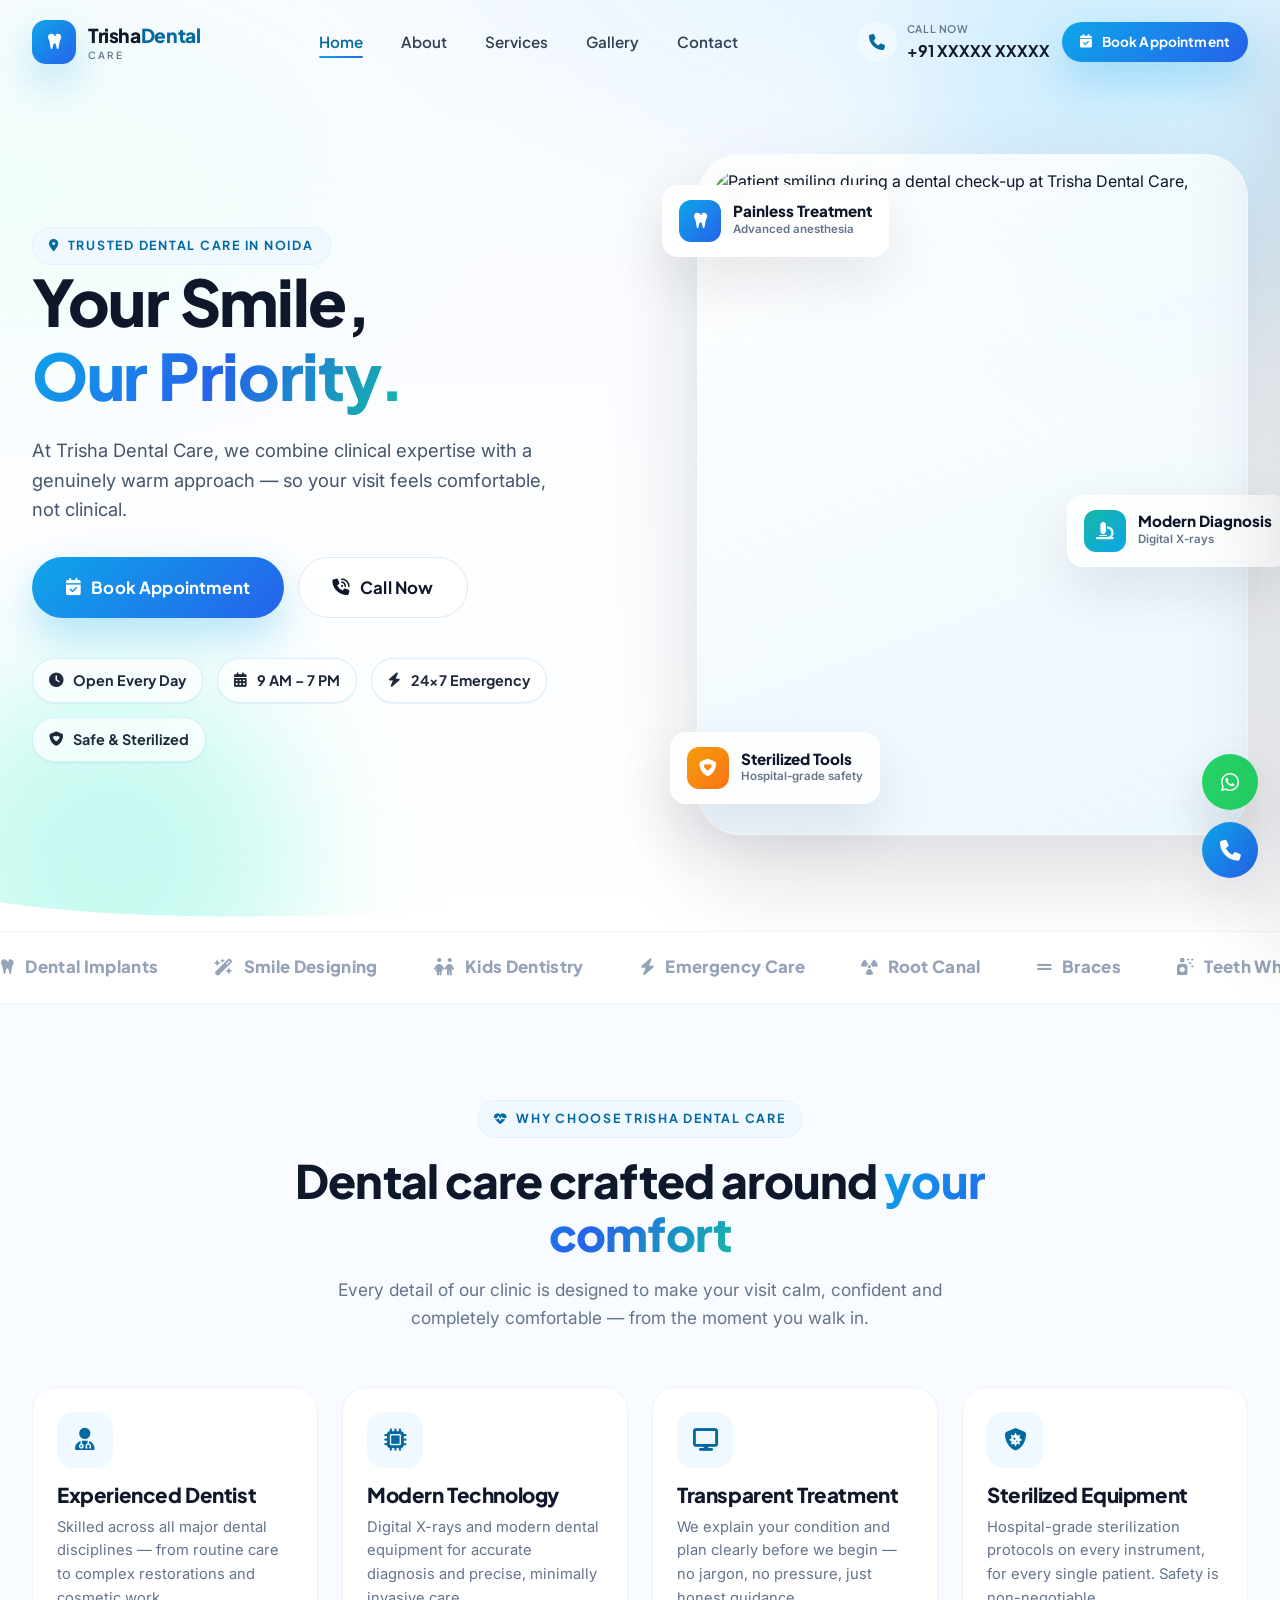
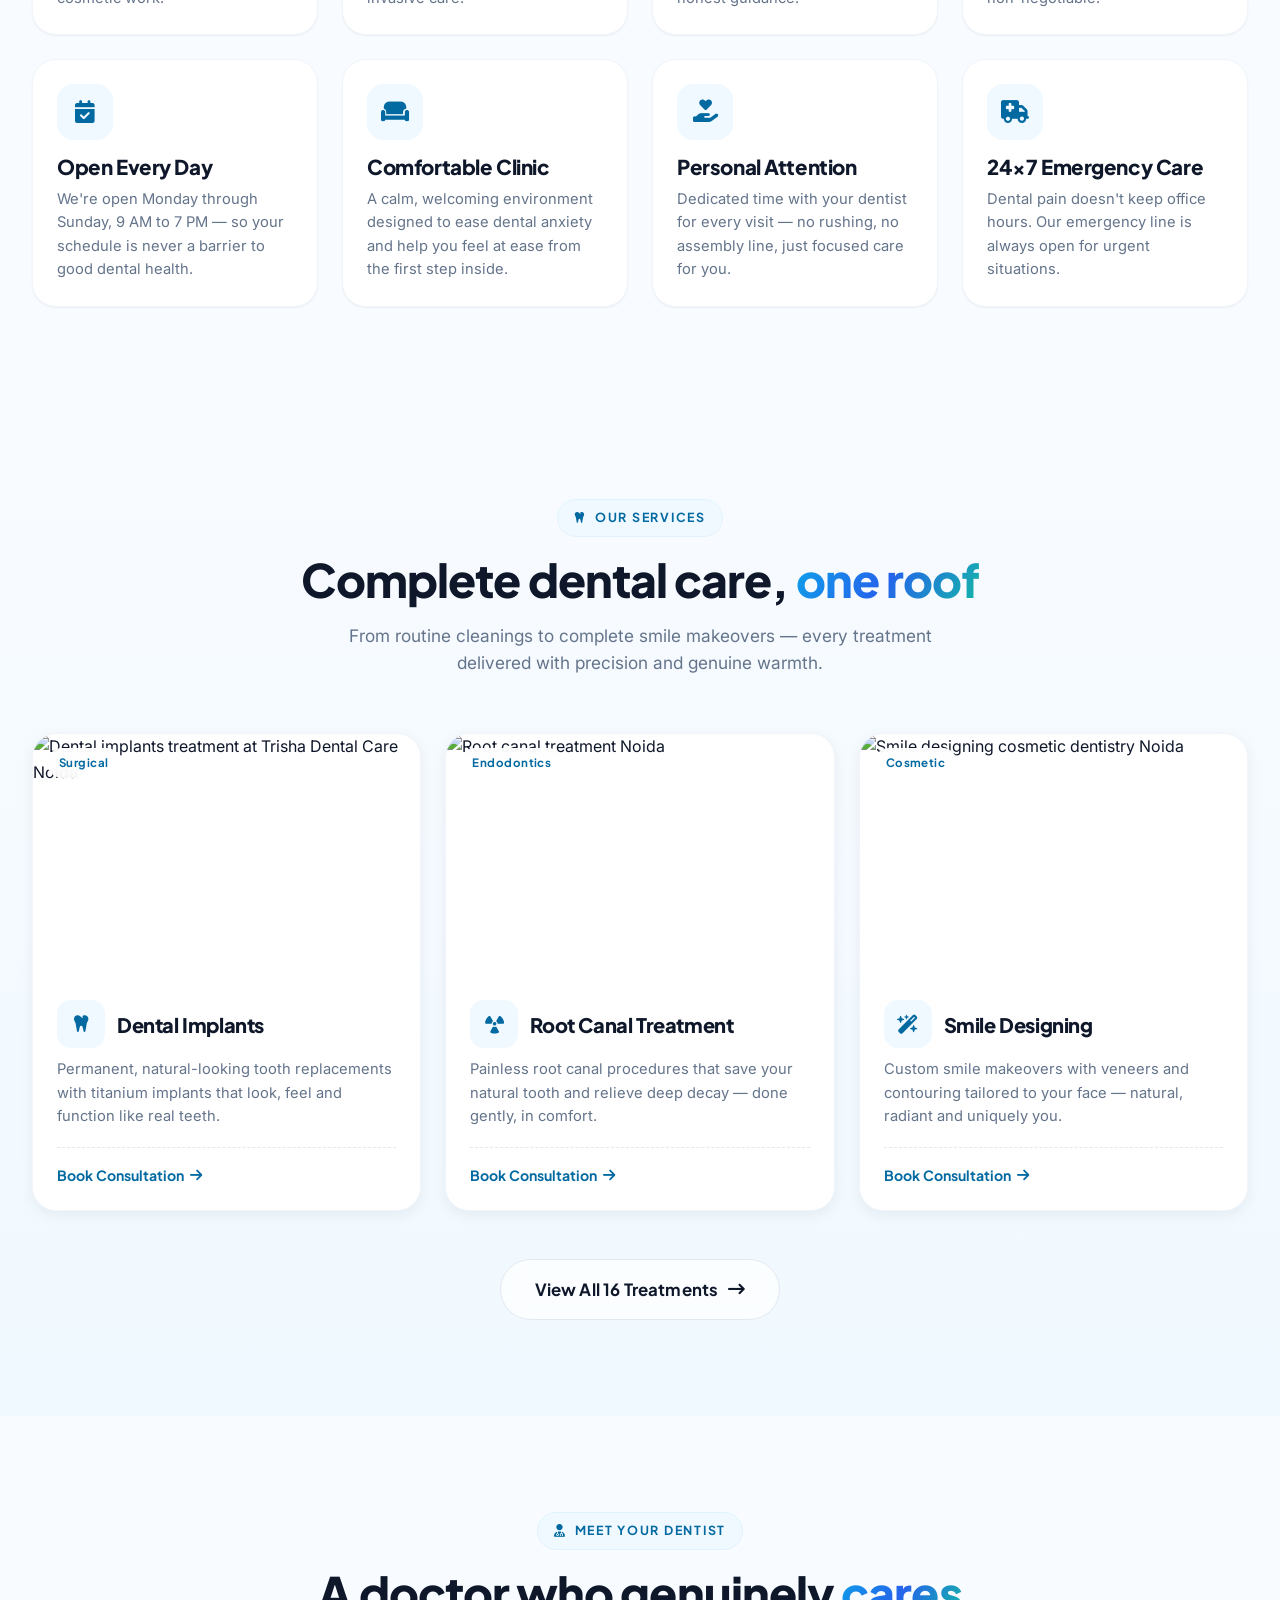
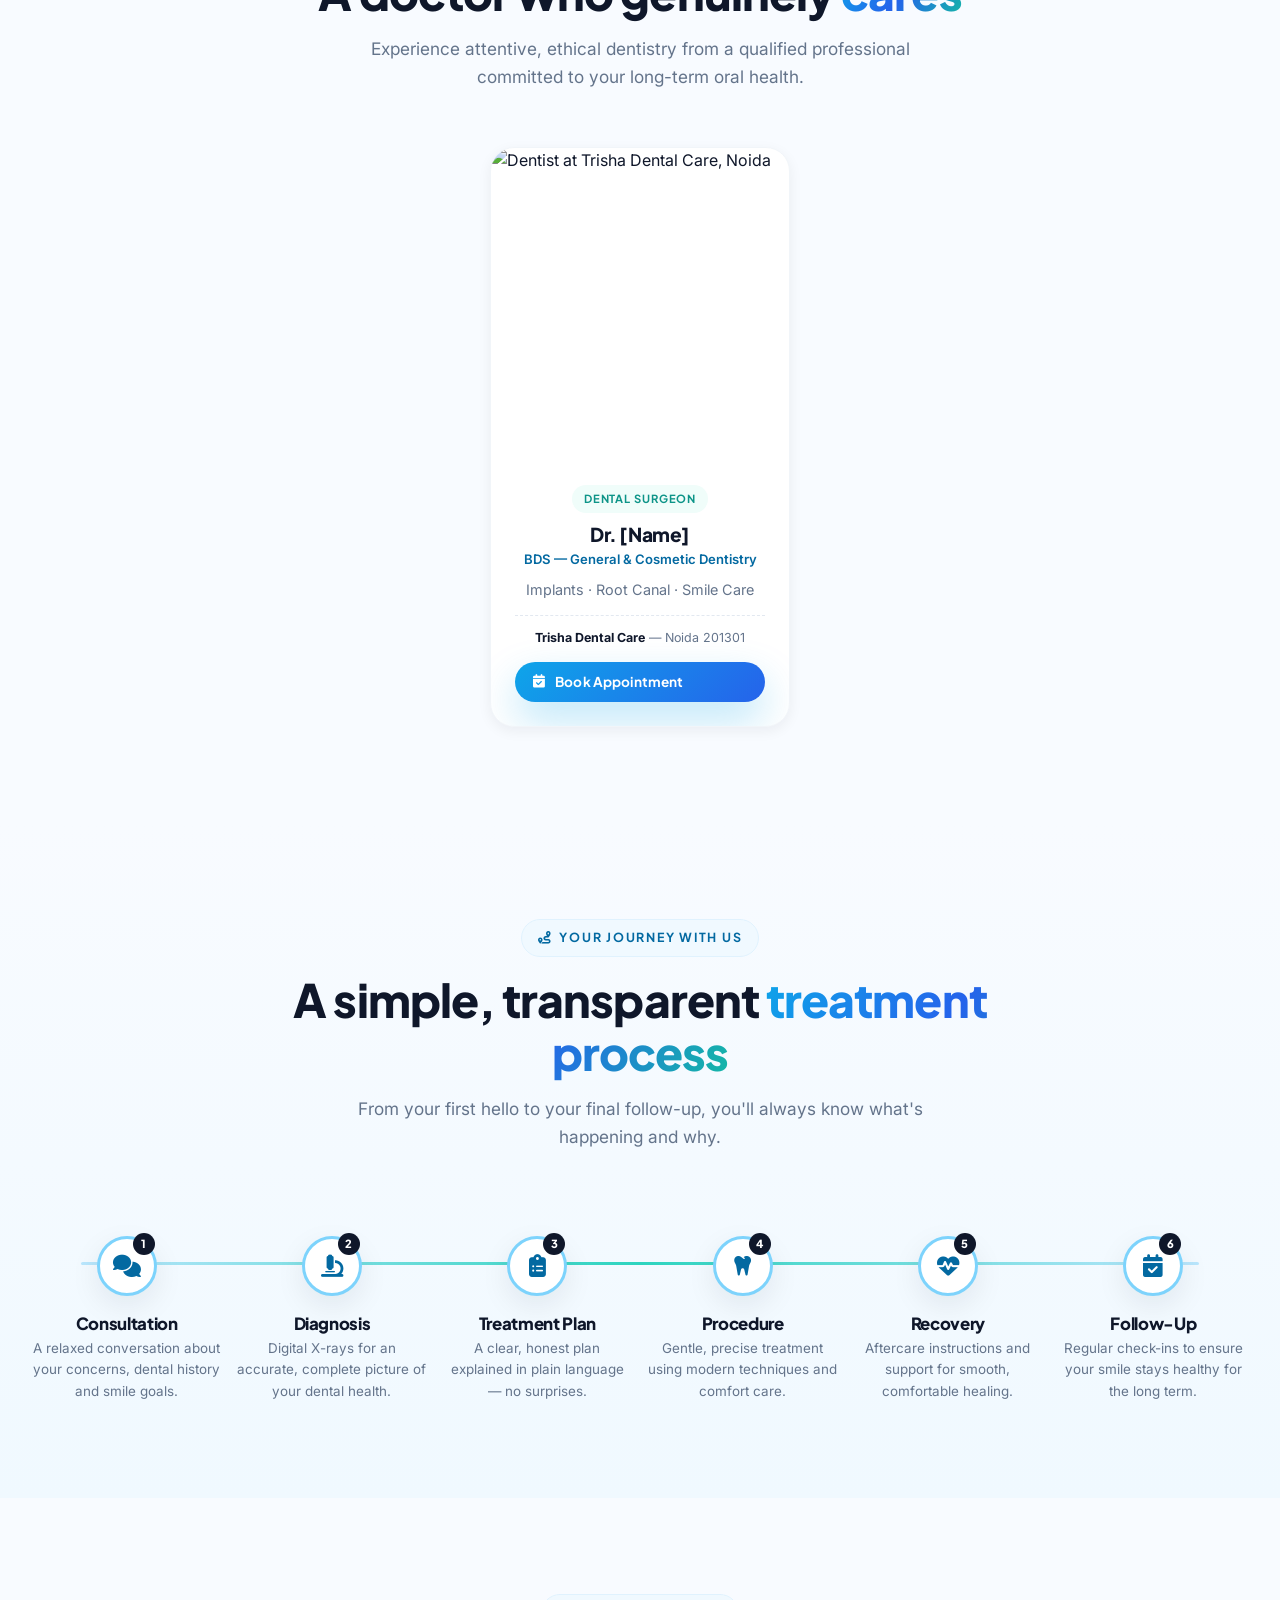
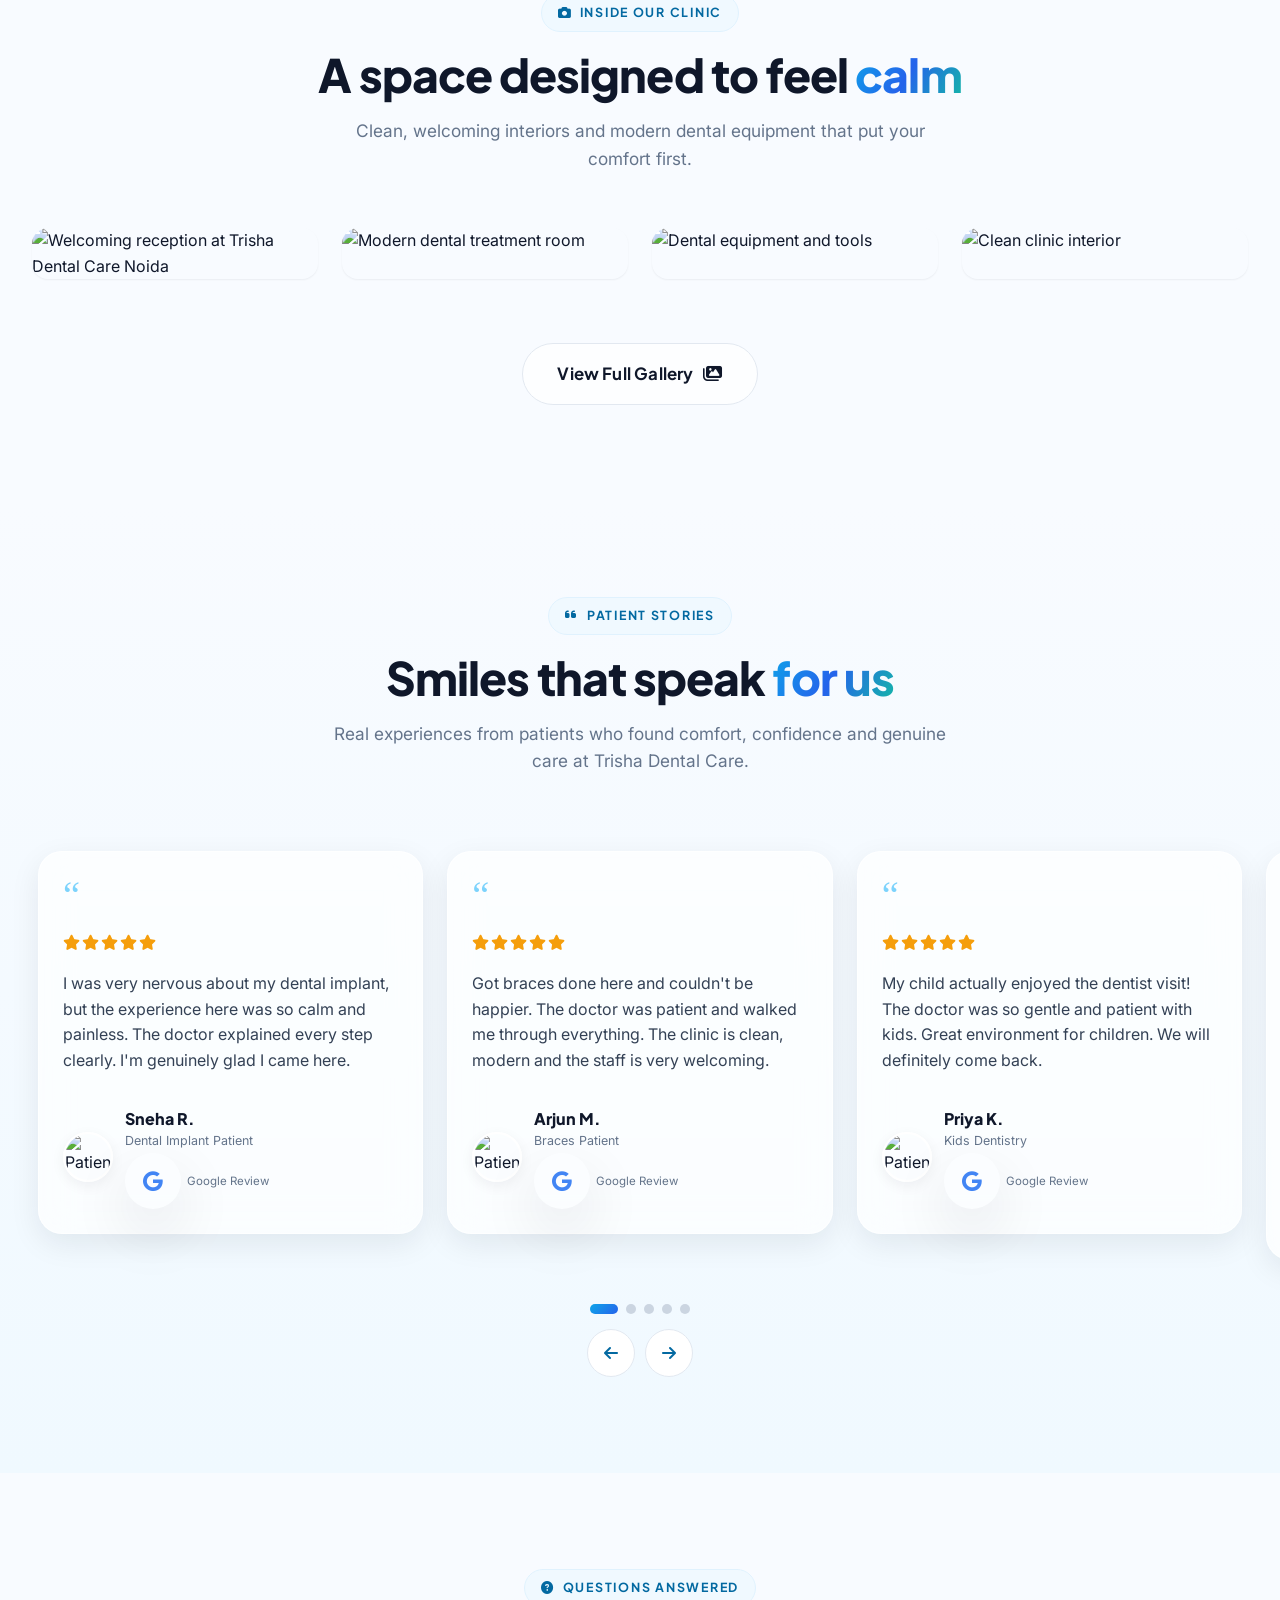
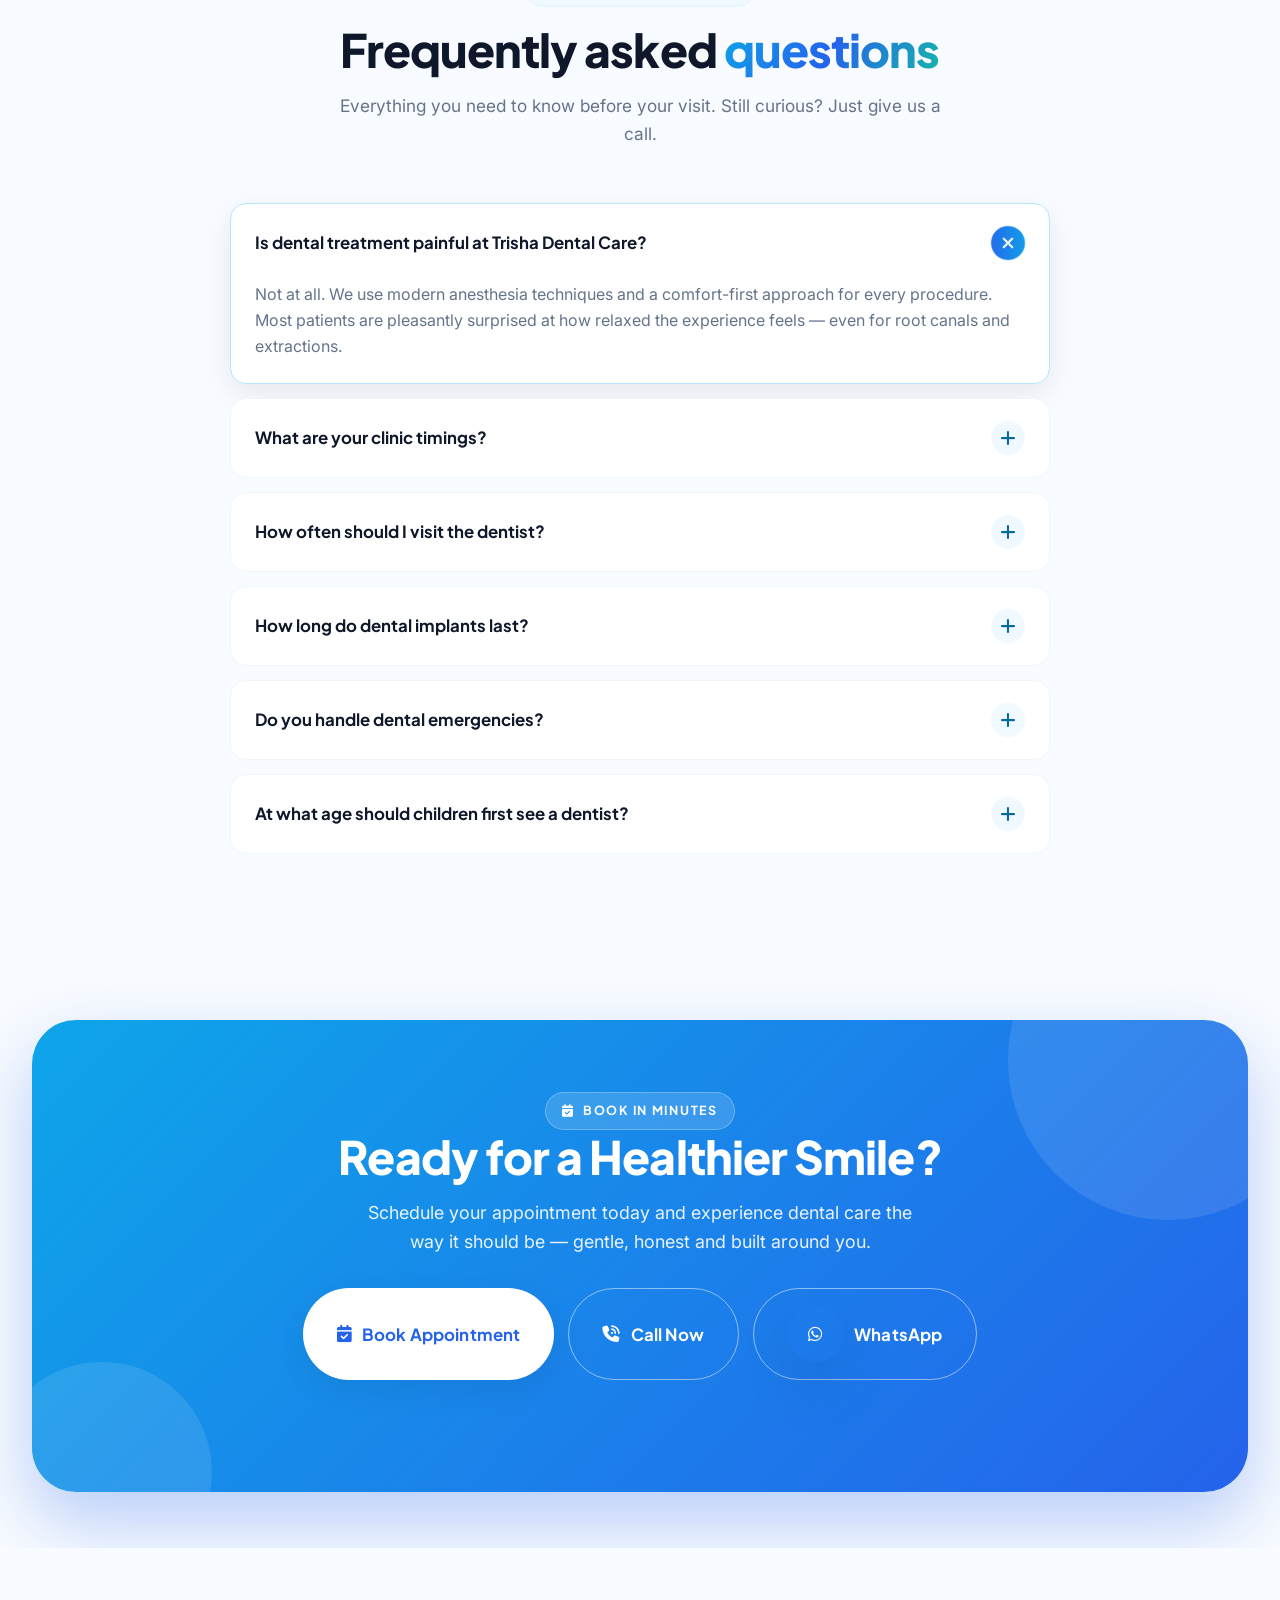
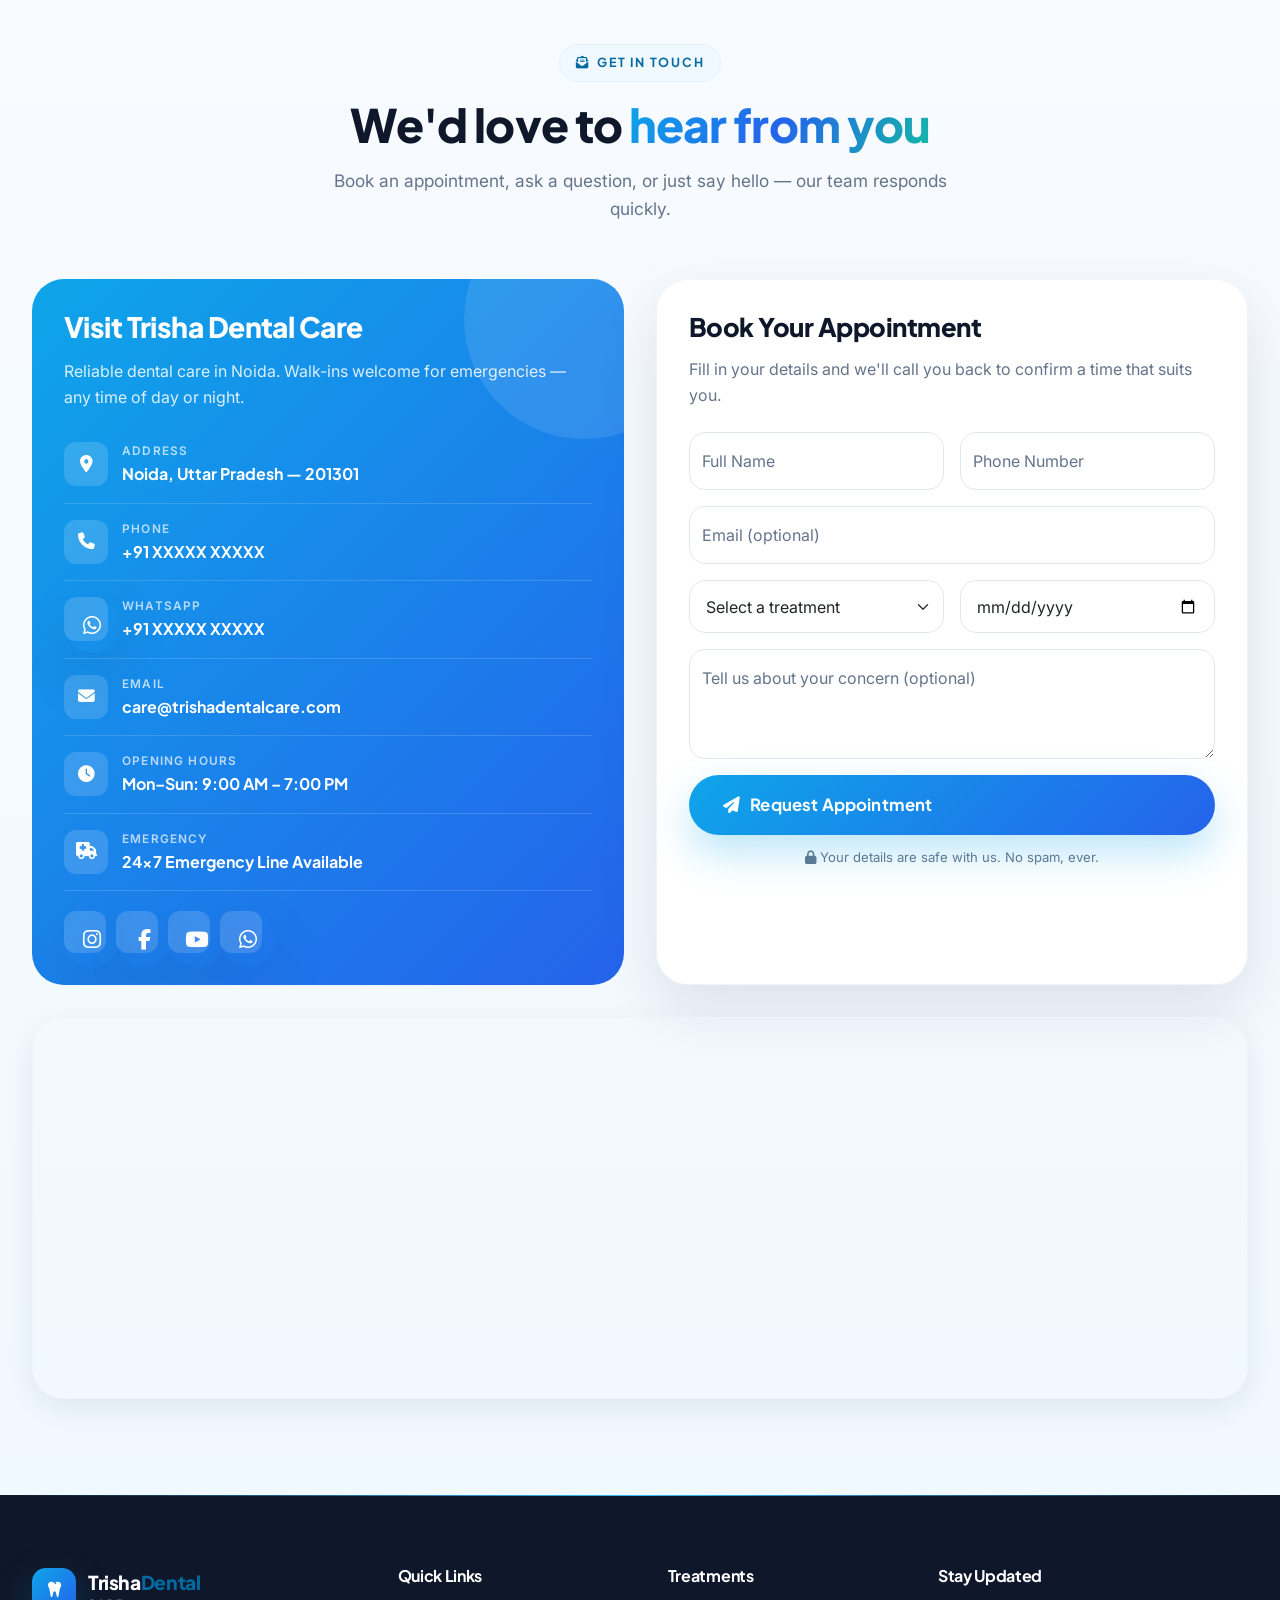
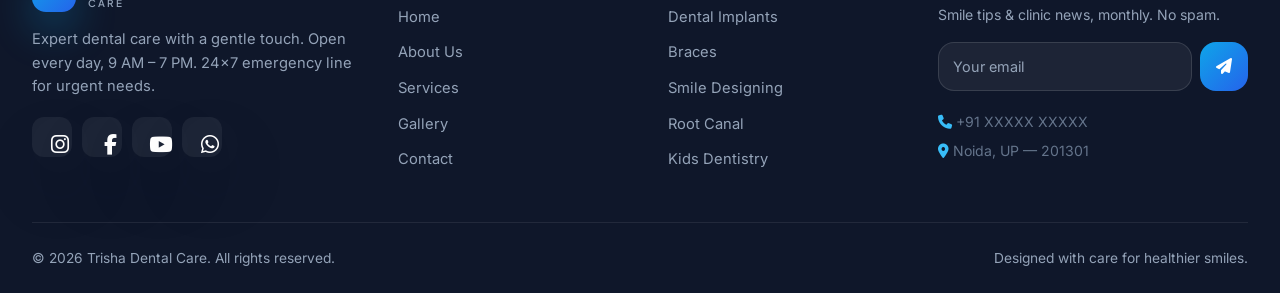
==== index.html @ 60a7c613 "refactor: rename clinic to Trisha Dental Care and update branding, contact placeholders, and mission" ====
<!DOCTYPE html>
<html lang="en">
<head>
  <meta charset="UTF-8" />
  <meta name="viewport" content="width=device-width, initial-scale=1.0" />

  <!-- =====================================================
       SEO META
       ===================================================== -->
  <title>Trisha Dental Care — Trusted Dentist in Noida 201301 | Book Appointment</title>
  <meta name="description" content="Trisha Dental Care in Noida (PIN 201301) offers expert dental treatment — implants, root canal, braces, smile designing, teeth whitening, kids dentistry and 24×7 emergency care. Open every day, 9 AM – 7 PM." />
  <meta name="keywords" content="dental clinic noida, dentist noida 201301, dental implants noida, root canal noida, braces noida, smile designing, teeth whitening, kids dentistry, emergency dentist noida, trisha dental care" />
  <meta name="author" content="Trisha Dental Care" />
  <meta name="robots" content="index, follow" />

  <!-- Open Graph -->
  <meta property="og:type" content="website" />
  <meta property="og:title" content="Trisha Dental Care — Trusted Dentist in Noida" />
  <meta property="og:description" content="Your Smile, Our Priority. Expert dental care with a gentle touch. Open Mon–Sun 9 AM–7 PM. 24×7 emergency line." />
  <meta property="og:image" content="https://images.pexels.com/photos/6627447/pexels-photo-6627447.jpeg?auto=compress&w=1200" />
  <meta property="og:url" content="https://trishadentalcare.com/" />

  <!-- Twitter Card -->
  <meta name="twitter:card" content="summary_large_image" />
  <meta name="twitter:title" content="Trisha Dental Care — Trusted Dentist in Noida" />
  <meta name="twitter:description" content="Your Smile, Our Priority. Expert dental care open every day, 9 AM – 7 PM." />
  <meta name="twitter:image" content="https://images.pexels.com/photos/6627447/pexels-photo-6627447.jpeg?auto=compress&w=1200" />

  <!-- Favicon -->
  <link rel="icon" href="data:image/svg+xml,<svg xmlns='http://www.w3.org/2000/svg' viewBox='0 0 100 100'><rect rx='24' width='100' height='100' fill='%230EA5E9'/><text x='50' y='70' font-size='62' text-anchor='middle' fill='white' font-family='Arial' font-weight='bold'>T</text></svg>" />

  <!-- Fonts -->
  <link rel="preconnect" href="https://fonts.googleapis.com" />
  <link rel="preconnect" href="https://fonts.gstatic.com" crossorigin />
  <link href="https://fonts.googleapis.com/css2?family=Plus+Jakarta+Sans:wght@500;600;700;800&family=Inter:wght@400;500;600;700&display=swap" rel="stylesheet" />

  <!-- Bootstrap 5 -->
  <link href="https://cdn.jsdelivr.net/npm/bootstrap@5.3.3/dist/css/bootstrap.min.css" rel="stylesheet" />
  <!-- Font Awesome -->
  <link rel="stylesheet" href="https://cdnjs.cloudflare.com/ajax/libs/font-awesome/6.5.1/css/all.min.css" />
  <!-- AOS -->
  <link rel="stylesheet" href="https://unpkg.com/aos@2.3.4/dist/aos.css" />
  <!-- Swiper -->
  <link rel="stylesheet" href="https://cdn.jsdelivr.net/npm/swiper@11/swiper-bundle.min.css" />
  <!-- Custom -->
  <link rel="stylesheet" href="assets/css/style.css" />

  <!-- Schema / JSON-LD Structured Data -->
  <script type="application/ld+json">
  {
    "@context": "https://schema.org",
    "@type": "Dentist",
    "name": "Trisha Dental Care",
    "image": "https://images.pexels.com/photos/6627447/pexels-photo-6627447.jpeg",
    "telephone": "+91-XXXXXXXXXX",
    "url": "https://trishadentalcare.com",
    "address": {
      "@type": "PostalAddress",
      "addressLocality": "Noida",
      "addressRegion": "UP",
      "postalCode": "201301",
      "addressCountry": "IN"
    },
    "openingHoursSpecification": [
      {
        "@type": "OpeningHoursSpecification",
        "dayOfWeek": ["Monday","Tuesday","Wednesday","Thursday","Friday","Saturday","Sunday"],
        "opens": "09:00",
        "closes": "19:00"
      }
    ],
    "medicalSpecialty": "Dentistry",
    "foundingDate": "2024",
    "hasMap": "https://maps.google.com/?q=Noida+201301",
    "sameAs": []
  }
  </script>
</head>
<body>

  <!-- =====================================================
       PAGE LOADER
       ===================================================== -->
  <div class="page-loader">
    <div class="loader-tooth"><i class="fas fa-tooth"></i></div>
  </div>

  <!-- Scroll progress -->
  <div class="scroll-progress"></div>

  <!-- =====================================================
       HEADER / NAVIGATION
       ===================================================== -->
  <header class="site-header">
    <div class="container d-flex align-items-center justify-content-between">
      <a href="index.html" class="nav-brand">
        <span class="brand-mark"><i class="fas fa-tooth"></i></span>
        <span class="brand-name">
          Trisha<b>Dental</b>
          <span class="brand-sub">Care</span>
        </span>
      </a>

      <nav class="nav-links" aria-label="Primary">
        <a href="index.html">Home</a>
        <a href="about.html">About</a>
        <a href="services.html">Services</a>
        <a href="gallery.html">Gallery</a>
        <a href="contact.html">Contact</a>
      </nav>

      <div class="nav-actions">
        <a href="tel:+91XXXXXXXXXX" class="header-call d-none d-lg-flex">
          <span class="phone-ico"><i class="fas fa-phone"></i></span>
          <span>
            <small>Call Now</small>
            +91 XXXXX XXXXX
          </span>
        </a>
        <a href="contact.html#book" class="btn btn-brand btn-sm">
          <i class="fas fa-calendar-check"></i> Book Appointment
        </a>
        <button class="nav-toggle" aria-label="Open menu">
          <span></span><span></span><span></span>
        </button>
      </div>
    </div>
  </header>

  <!-- Mobile drawer + backdrop -->
  <div class="nav-backdrop"></div>
  <aside class="mobile-nav" aria-label="Mobile navigation">
    <a href="index.html">Home <i class="fas fa-chevron-right"></i></a>
    <a href="about.html">About <i class="fas fa-chevron-right"></i></a>
    <a href="services.html">Services <i class="fas fa-chevron-right"></i></a>
    <a href="gallery.html">Gallery <i class="fas fa-chevron-right"></i></a>
    <a href="contact.html">Contact <i class="fas fa-chevron-right"></i></a>
    <div class="m-actions">
      <a href="contact.html#book" class="btn btn-brand"><i class="fas fa-calendar-check"></i> Book Appointment</a>
      <a href="tel:+91XXXXXXXXXX" class="btn btn-ghost"><i class="fas fa-phone"></i> Call Us</a>
      <a href="https://wa.me/91XXXXXXXXXX" class="btn btn-accent"><i class="fab fa-whatsapp"></i> WhatsApp Us</a>
    </div>
  </aside>

  <!-- =====================================================
       HERO
       ===================================================== -->
  <section class="hero">
    <span class="blob blob-blue blob-1"></span>
    <span class="blob blob-teal blob-2"></span>
    <div class="container">
      <div class="hero-grid">
        <!-- Copy -->
        <div class="hero-copy">
          <span class="eyebrow" data-hero="eyebrow" style="opacity:0;transform:translateY(20px)">
            <i class="fas fa-location-dot"></i> Trusted Dental Care in Noida
          </span>
          <h1 data-hero="title" style="opacity:0;transform:translateY(30px)">
            Your Smile,<br />
            <span class="text-gradient">Our Priority.</span>
          </h1>
          <p class="sub" data-hero="sub" style="opacity:0;transform:translateY(20px)">
            At Trisha Dental Care, we combine clinical expertise with a genuinely warm approach
            — so your visit feels comfortable, not clinical.
          </p>
          <div class="hero-cta" data-hero="cta" style="opacity:0;transform:translateY(20px)">
            <a href="contact.html#book" class="btn btn-brand btn-lg shine">
              <i class="fas fa-calendar-check"></i> Book Appointment
            </a>
            <a href="tel:+91XXXXXXXXXX" class="btn btn-ghost btn-lg">
              <i class="fas fa-phone-volume"></i> Call Now
            </a>
          </div>
          <div class="hero-trust" data-hero="trust" style="opacity:0;transform:translateY(20px)">
            <span class="trust-chip"><i class="fas fa-clock"></i> Open Every Day</span>
            <span class="trust-chip"><i class="fas fa-calendar-alt"></i> 9 AM – 7 PM</span>
            <span class="trust-chip"><i class="fas fa-bolt"></i> 24×7 Emergency</span>
            <span class="trust-chip"><i class="fas fa-shield-heart"></i> Safe &amp; Sterilized</span>
          </div>
        </div>

        <!-- Visual -->
        <div class="hero-visual" data-hero="visual" style="opacity:0;transform:translateX(40px)">
          <div class="hero-photo-wrap">
            <div class="hero-photo">
              <img src="https://images.pexels.com/photos/6627447/pexels-photo-6627447.jpeg?auto=compress&w=900"
                   alt="Patient smiling during a dental check-up at Trisha Dental Care, Noida" loading="eager" />
            </div>
            <!-- Floating cards -->
            <div class="float-card fc-top" data-hero="float" style="opacity:0">
              <span class="fc-ico"><i class="fas fa-tooth"></i></span>
              <div>
                <div class="fc-title">Painless Treatment</div>
                <div class="fc-sub">Advanced anesthesia</div>
              </div>
            </div>
            <div class="float-card fc-mid" data-hero="float" style="opacity:0">
              <span class="fc-ico"><i class="fas fa-microscope"></i></span>
              <div>
                <div class="fc-title">Modern Diagnosis</div>
                <div class="fc-sub">Digital X-rays</div>
              </div>
            </div>
            <div class="float-card fc-bot" data-hero="float" style="opacity:0">
              <span class="fc-ico"><i class="fas fa-shield-heart"></i></span>
              <div>
                <div class="fc-title">Sterilized Tools</div>
                <div class="fc-sub">Hospital-grade safety</div>
              </div>
            </div>
          </div>
        </div>
      </div>
    </div>

    <!-- Curved bottom -->
    <div class="curve-bottom">
      <svg viewBox="0 0 1440 90" preserveAspectRatio="none"><path fill="#ffffff" d="M0,60 C360,110 1080,10 1440,60 L1440,90 L0,90 Z"></path></svg>
    </div>
  </section>

  <!-- =====================================================
       MARQUEE / TRUST STRIP
       ===================================================== -->
  <div class="marquee" style="background:#fff">
    <div class="marquee-track">
      <span class="marquee-item"><i class="fas fa-tooth"></i> Dental Implants</span>
      <span class="marquee-item"><i class="fas fa-wand-magic-sparkles"></i> Smile Designing</span>
      <span class="marquee-item"><i class="fas fa-children"></i> Kids Dentistry</span>
      <span class="marquee-item"><i class="fas fa-bolt"></i> Emergency Care</span>
      <span class="marquee-item"><i class="fas fa-radiation"></i> Root Canal</span>
      <span class="marquee-item"><i class="fas fa-grip-lines"></i> Braces</span>
      <span class="marquee-item"><i class="fas fa-spray-can-sparkles"></i> Teeth Whitening</span>
      <span class="marquee-item"><i class="fas fa-crown"></i> Crowns &amp; Bridges</span>
      <!-- duplicate for seamless loop -->
      <span class="marquee-item"><i class="fas fa-tooth"></i> Dental Implants</span>
      <span class="marquee-item"><i class="fas fa-wand-magic-sparkles"></i> Smile Designing</span>
      <span class="marquee-item"><i class="fas fa-children"></i> Kids Dentistry</span>
      <span class="marquee-item"><i class="fas fa-bolt"></i> Emergency Care</span>
      <span class="marquee-item"><i class="fas fa-radiation"></i> Root Canal</span>
      <span class="marquee-item"><i class="fas fa-grip-lines"></i> Braces</span>
      <span class="marquee-item"><i class="fas fa-spray-can-sparkles"></i> Teeth Whitening</span>
      <span class="marquee-item"><i class="fas fa-crown"></i> Crowns &amp; Bridges</span>
    </div>
  </div>

  <!-- =====================================================
       WHY CHOOSE US
       ===================================================== -->
  <section class="section" id="why">
    <div class="container">
      <div class="section-head" data-aos="fade-up">
        <span class="eyebrow"><i class="fas fa-heart-pulse"></i> Why Choose Trisha Dental Care</span>
        <h2>Dental care crafted around <span class="text-gradient">your comfort</span></h2>
        <p>Every detail of our clinic is designed to make your visit calm, confident and completely comfortable — from the moment you walk in.</p>
      </div>

      <div class="why-grid">
        <div class="why-card" data-aos="fade-up" data-aos-delay="0">
          <div class="why-ico"><i class="fas fa-user-doctor"></i></div>
          <h4>Experienced Dentist</h4>
          <p>Skilled across all major dental disciplines — from routine care to complex restorations and cosmetic work.</p>
        </div>
        <div class="why-card" data-aos="fade-up" data-aos-delay="80">
          <div class="why-ico"><i class="fas fa-microchip"></i></div>
          <h4>Modern Technology</h4>
          <p>Digital X-rays and modern dental equipment for accurate diagnosis and precise, minimally invasive care.</p>
        </div>
        <div class="why-card" data-aos="fade-up" data-aos-delay="160">
          <div class="why-ico"><i class="fas fa-display"></i></div>
          <h4>Transparent Treatment</h4>
          <p>We explain your condition and plan clearly before we begin — no jargon, no pressure, just honest guidance.</p>
        </div>
        <div class="why-card" data-aos="fade-up" data-aos-delay="240">
          <div class="why-ico"><i class="fas fa-shield-virus"></i></div>
          <h4>Sterilized Equipment</h4>
          <p>Hospital-grade sterilization protocols on every instrument, for every single patient. Safety is non-negotiable.</p>
        </div>
        <div class="why-card" data-aos="fade-up" data-aos-delay="0">
          <div class="why-ico"><i class="fas fa-calendar-check"></i></div>
          <h4>Open Every Day</h4>
          <p>We're open Monday through Sunday, 9 AM to 7 PM — so your schedule is never a barrier to good dental health.</p>
        </div>
        <div class="why-card" data-aos="fade-up" data-aos-delay="80">
          <div class="why-ico"><i class="fas fa-couch"></i></div>
          <h4>Comfortable Clinic</h4>
          <p>A calm, welcoming environment designed to ease dental anxiety and help you feel at ease from the first step inside.</p>
        </div>
        <div class="why-card" data-aos="fade-up" data-aos-delay="160">
          <div class="why-ico"><i class="fas fa-hand-holding-heart"></i></div>
          <h4>Personal Attention</h4>
          <p>Dedicated time with your dentist for every visit — no rushing, no assembly line, just focused care for you.</p>
        </div>
        <div class="why-card" data-aos="fade-up" data-aos-delay="240">
          <div class="why-ico"><i class="fas fa-truck-medical"></i></div>
          <h4>24×7 Emergency Care</h4>
          <p>Dental pain doesn't keep office hours. Our emergency line is always open for urgent situations.</p>
        </div>
      </div>
    </div>
  </section>

  <!-- =====================================================
       SERVICES PREVIEW
       ===================================================== -->
  <section class="section bg-mist" id="services-preview">
    <div class="container">
      <div class="section-head" data-aos="fade-up">
        <span class="eyebrow"><i class="fas fa-tooth"></i> Our Services</span>
        <h2>Complete dental care, <span class="text-gradient">one roof</span></h2>
        <p>From routine cleanings to complete smile makeovers — every treatment delivered with precision and genuine warmth.</p>
      </div>

      <div class="services-grid">
        <!-- Dental Implants -->
        <article class="service-card" data-aos="fade-up" data-aos-delay="0">
          <div class="service-img">
            <img src="https://images.pexels.com/photos/3779705/pexels-photo-3779705.jpeg?auto=compress&w=700" alt="Dental implants treatment at Trisha Dental Care Noida" loading="lazy" />
            <span class="svc-tag">Surgical</span>
          </div>
          <div class="service-body">
            <div class="svc-head">
              <span class="svc-ico"><i class="fas fa-tooth"></i></span>
              <h3>Dental Implants</h3>
            </div>
            <p>Permanent, natural-looking tooth replacements with titanium implants that look, feel and function like real teeth.</p>
            <div class="svc-foot">
              <a href="contact.html#book" class="svc-link">Book Consultation <i class="fas fa-arrow-right"></i></a>
            </div>
          </div>
        </article>

        <!-- Root Canal -->
        <article class="service-card" data-aos="fade-up" data-aos-delay="80">
          <div class="service-img">
            <img src="https://images.pexels.com/photos/6683531/pexels-photo-6683531.jpeg?auto=compress&w=700" alt="Root canal treatment Noida" loading="lazy" />
            <span class="svc-tag">Endodontics</span>
          </div>
          <div class="service-body">
            <div class="svc-head">
              <span class="svc-ico"><i class="fas fa-radiation"></i></span>
              <h3>Root Canal Treatment</h3>
            </div>
            <p>Painless root canal procedures that save your natural tooth and relieve deep decay — done gently, in comfort.</p>
            <div class="svc-foot">
              <a href="contact.html#book" class="svc-link">Book Consultation <i class="fas fa-arrow-right"></i></a>
            </div>
          </div>
        </article>

        <!-- Smile Designing -->
        <article class="service-card" data-aos="fade-up" data-aos-delay="160">
          <div class="service-img">
            <img src="https://images.pexels.com/photos/6627447/pexels-photo-6627447.jpeg?auto=compress&w=700" alt="Smile designing cosmetic dentistry Noida" loading="lazy" />
            <span class="svc-tag">Cosmetic</span>
          </div>
          <div class="service-body">
            <div class="svc-head">
              <span class="svc-ico"><i class="fas fa-wand-magic-sparkles"></i></span>
              <h3>Smile Designing</h3>
            </div>
            <p>Custom smile makeovers with veneers and contouring tailored to your face — natural, radiant and uniquely you.</p>
            <div class="svc-foot">
              <a href="contact.html#book" class="svc-link">Book Consultation <i class="fas fa-arrow-right"></i></a>
            </div>
          </div>
        </article>
      </div>

      <div class="text-center mt-5" data-aos="fade-up">
        <a href="services.html" class="btn btn-ghost btn-lg">
          View All 16 Treatments <i class="fas fa-arrow-right-long"></i>
        </a>
      </div>
    </div>
  </section>

  <!-- =====================================================
       DOCTOR
       ===================================================== -->
  <section class="section" id="doctors">
    <div class="container">
      <div class="section-head" data-aos="fade-up">
        <span class="eyebrow"><i class="fas fa-user-doctor"></i> Meet Your Dentist</span>
        <h2>A doctor who genuinely <span class="text-gradient">cares</span></h2>
        <p>Experience attentive, ethical dentistry from a qualified professional committed to your long-term oral health.</p>
      </div>

      <div style="display:flex;justify-content:center;align-items:flex-start;">
        <div style="max-width:300px;width:100%;">
        <article class="doctor-card" data-aos="fade-up" data-aos-delay="0">
          <div class="doctor-photo">
            <img src="https://images.pexels.com/photos/5215024/pexels-photo-5215024.jpeg?auto=compress&w=600" alt="Dentist at Trisha Dental Care, Noida" loading="lazy" />
            <div class="dr-overlay">
              <a href="contact.html#book" aria-label="Book appointment"><i class="fas fa-calendar-check"></i></a>
              <a href="tel:+91XXXXXXXXXX" aria-label="Call clinic"><i class="fas fa-phone"></i></a>
            </div>
          </div>
          <div class="doctor-body">
            <span class="dr-badge">Dental Surgeon</span>
            <h3>Dr. [Name]</h3>
            <p class="dr-qual">BDS — General &amp; Cosmetic Dentistry</p>
            <p class="dr-spec">Implants · Root Canal · Smile Care</p>
            <p class="dr-exp"><b>Trisha Dental Care</b> — Noida 201301</p>
            <a href="contact.html#book" class="btn btn-brand btn-sm w-100"><i class="fas fa-calendar-check"></i> Book Appointment</a>
          </div>
        </article>
        </div>
      </div>
    </div>
  </section>

  <!-- =====================================================
       TREATMENT PROCESS
       ===================================================== -->
  <section class="section bg-mist" id="process">
    <div class="container">
      <div class="section-head" data-aos="fade-up">
        <span class="eyebrow"><i class="fas fa-route"></i> Your Journey With Us</span>
        <h2>A simple, transparent <span class="text-gradient">treatment process</span></h2>
        <p>From your first hello to your final follow-up, you'll always know what's happening and why.</p>
      </div>

      <div class="timeline">
        <div class="tl-step" data-aos="fade-up" data-aos-delay="0">
          <div class="tl-dot"><i class="fas fa-comments"></i><span class="tl-num">1</span></div>
          <h4>Consultation</h4>
          <p>A relaxed conversation about your concerns, dental history and smile goals.</p>
        </div>
        <div class="tl-step" data-aos="fade-up" data-aos-delay="80">
          <div class="tl-dot"><i class="fas fa-microscope"></i><span class="tl-num">2</span></div>
          <h4>Diagnosis</h4>
          <p>Digital X-rays for an accurate, complete picture of your dental health.</p>
        </div>
        <div class="tl-step" data-aos="fade-up" data-aos-delay="160">
          <div class="tl-dot"><i class="fas fa-clipboard-list"></i><span class="tl-num">3</span></div>
          <h4>Treatment Plan</h4>
          <p>A clear, honest plan explained in plain language — no surprises.</p>
        </div>
        <div class="tl-step" data-aos="fade-up" data-aos-delay="240">
          <div class="tl-dot"><i class="fas fa-tooth"></i><span class="tl-num">4</span></div>
          <h4>Procedure</h4>
          <p>Gentle, precise treatment using modern techniques and comfort care.</p>
        </div>
        <div class="tl-step" data-aos="fade-up" data-aos-delay="320">
          <div class="tl-dot"><i class="fas fa-heart-pulse"></i><span class="tl-num">5</span></div>
          <h4>Recovery</h4>
          <p>Aftercare instructions and support for smooth, comfortable healing.</p>
        </div>
        <div class="tl-step" data-aos="fade-up" data-aos-delay="400">
          <div class="tl-dot"><i class="fas fa-calendar-check"></i><span class="tl-num">6</span></div>
          <h4>Follow-Up</h4>
          <p>Regular check-ins to ensure your smile stays healthy for the long term.</p>
        </div>
      </div>
    </div>
  </section>

  <!-- =====================================================
       GALLERY PREVIEW
       ===================================================== -->
  <section class="section" id="gallery-preview">
    <div class="container">
      <div class="section-head" data-aos="fade-up">
        <span class="eyebrow"><i class="fas fa-camera"></i> Inside Our Clinic</span>
        <h2>A space designed to feel <span class="text-gradient">calm</span></h2>
        <p>Clean, welcoming interiors and modern dental equipment that put your comfort first.</p>
      </div>

      <div class="services-grid" style="grid-template-columns:repeat(4,1fr)">
        <div class="masonry-item" data-aos="zoom-in" data-aos-delay="0">
          <img src="https://images.pexels.com/photos/6627429/pexels-photo-6627429.jpeg?auto=compress&w=600" alt="Welcoming reception at Trisha Dental Care Noida" loading="lazy" />
          <div class="m-overlay"><div class="m-cap">Reception <small>Welcoming lounge</small></div></div>
          <span class="zoom-ico"><i class="fas fa-expand"></i></span>
        </div>
        <div class="masonry-item" data-aos="zoom-in" data-aos-delay="80">
          <img src="https://images.pexels.com/photos/6627430/pexels-photo-6627430.jpeg?auto=compress&w=600" alt="Modern dental treatment room" loading="lazy" />
          <div class="m-overlay"><div class="m-cap">Treatment Room <small>Advanced equipment</small></div></div>
          <span class="zoom-ico"><i class="fas fa-expand"></i></span>
        </div>
        <div class="masonry-item" data-aos="zoom-in" data-aos-delay="160">
          <img src="https://images.pexels.com/photos/6627446/pexels-photo-6627446.jpeg?auto=compress&w=600" alt="Dental equipment and tools" loading="lazy" />
          <div class="m-overlay"><div class="m-cap">Equipment <small>Digital precision</small></div></div>
          <span class="zoom-ico"><i class="fas fa-expand"></i></span>
        </div>
        <div class="masonry-item" data-aos="zoom-in" data-aos-delay="240">
          <img src="https://images.pexels.com/photos/6627428/pexels-photo-6627428.jpeg?auto=compress&w=600" alt="Clean clinic interior" loading="lazy" />
          <div class="m-overlay"><div class="m-cap">Clinic <small>Bright &amp; airy</small></div></div>
          <span class="zoom-ico"><i class="fas fa-expand"></i></span>
        </div>
      </div>

      <div class="text-center mt-5" data-aos="fade-up">
        <a href="gallery.html" class="btn btn-ghost btn-lg">View Full Gallery <i class="fas fa-images"></i></a>
      </div>
    </div>
  </section>

  <!-- =====================================================
       TESTIMONIALS
       ===================================================== -->
  <section class="section bg-mist" id="testimonials">
    <div class="container">
      <div class="section-head" data-aos="fade-up">
        <span class="eyebrow"><i class="fas fa-quote-left"></i> Patient Stories</span>
        <h2>Smiles that speak <span class="text-gradient">for us</span></h2>
        <p>Real experiences from patients who found comfort, confidence and genuine care at Trisha Dental Care.</p>
      </div>

      <div class="testi-wrap" data-aos="fade-up">
        <div class="swiper testi-swiper">
          <div class="swiper-wrapper">
            <!-- Slide 1 -->
            <div class="swiper-slide">
              <div class="testi-card">
                <div class="testi-quote">&ldquo;</div>
                <div class="testi-stars"><i class="fas fa-star"></i><i class="fas fa-star"></i><i class="fas fa-star"></i><i class="fas fa-star"></i><i class="fas fa-star"></i></div>
                <p class="testi-text">I was very nervous about my dental implant, but the experience here was so calm and painless. The doctor explained every step clearly. I'm genuinely glad I came here.</p>
                <div class="testi-author">
                  <img src="https://images.pexels.com/photos/774909/pexels-photo-774909.jpeg?auto=compress&w=120" alt="Patient" loading="lazy" />
                  <div>
                    <div class="ta-name">Sneha R.</div>
                    <div class="ta-meta">Dental Implant Patient</div>
                    <div class="ta-google"><i class="fab fa-google"></i> Google Review</div>
                  </div>
                </div>
              </div>
            </div>
            <!-- Slide 2 -->
            <div class="swiper-slide">
              <div class="testi-card">
                <div class="testi-quote">&ldquo;</div>
                <div class="testi-stars"><i class="fas fa-star"></i><i class="fas fa-star"></i><i class="fas fa-star"></i><i class="fas fa-star"></i><i class="fas fa-star"></i></div>
                <p class="testi-text">Got braces done here and couldn't be happier. The doctor was patient and walked me through everything. The clinic is clean, modern and the staff is very welcoming.</p>
                <div class="testi-author">
                  <img src="https://images.pexels.com/photos/1239291/pexels-photo-1239291.jpeg?auto=compress&w=120" alt="Patient" loading="lazy" />
                  <div>
                    <div class="ta-name">Arjun M.</div>
                    <div class="ta-meta">Braces Patient</div>
                    <div class="ta-google"><i class="fab fa-google"></i> Google Review</div>
                  </div>
                </div>
              </div>
            </div>
            <!-- Slide 3 -->
            <div class="swiper-slide">
              <div class="testi-card">
                <div class="testi-quote">&ldquo;</div>
                <div class="testi-stars"><i class="fas fa-star"></i><i class="fas fa-star"></i><i class="fas fa-star"></i><i class="fas fa-star"></i><i class="fas fa-star"></i></div>
                <p class="testi-text">My child actually enjoyed the dentist visit! The doctor was so gentle and patient with kids. Great environment for children. We will definitely come back.</p>
                <div class="testi-author">
                  <img src="https://images.pexels.com/photos/1130626/pexels-photo-1130626.jpeg?auto=compress&w=120" alt="Patient" loading="lazy" />
                  <div>
                    <div class="ta-name">Priya K.</div>
                    <div class="ta-meta">Kids Dentistry</div>
                    <div class="ta-google"><i class="fab fa-google"></i> Google Review</div>
                  </div>
                </div>
              </div>
            </div>
            <!-- Slide 4 -->
            <div class="swiper-slide">
              <div class="testi-card">
                <div class="testi-quote">&ldquo;</div>
                <div class="testi-stars"><i class="fas fa-star"></i><i class="fas fa-star"></i><i class="fas fa-star"></i><i class="fas fa-star"></i><i class="fas fa-star"></i></div>
                <p class="testi-text">The smile makeover exceeded my expectations. The veneers look completely natural. I finally feel confident smiling in photos. Highly recommend this clinic in Noida.</p>
                <div class="testi-author">
                  <img src="https://images.pexels.com/photos/415829/pexels-photo-415829.jpeg?auto=compress&w=120" alt="Patient" loading="lazy" />
                  <div>
                    <div class="ta-name">Vikram S.</div>
                    <div class="ta-meta">Smile Designing</div>
                    <div class="ta-google"><i class="fab fa-google"></i> Google Review</div>
                  </div>
                </div>
              </div>
            </div>
            <!-- Slide 5 -->
            <div class="swiper-slide">
              <div class="testi-card">
                <div class="testi-quote">&ldquo;</div>
                <div class="testi-stars"><i class="fas fa-star"></i><i class="fas fa-star"></i><i class="fas fa-star"></i><i class="fas fa-star"></i><i class="fas fa-star"></i></div>
                <p class="testi-text">Had a dental emergency and they saw me the same day. The root canal was completely painless. Professional, caring, and very reassuring. I'm relieved I found this clinic.</p>
                <div class="testi-author">
                  <img src="https://images.pexels.com/photos/733872/pexels-photo-733872.jpeg?auto=compress&w=120" alt="Patient" loading="lazy" />
                  <div>
                    <div class="ta-name">Meera D.</div>
                    <div class="ta-meta">Emergency &amp; Root Canal</div>
                    <div class="ta-google"><i class="fab fa-google"></i> Google Review</div>
                  </div>
                </div>
              </div>
            </div>
          </div>
          <div class="swiper-pagination testi-pagination mt-4"></div>
        </div>

        <div class="testi-nav">
          <button class="testi-prev" aria-label="Previous"><i class="fas fa-arrow-left"></i></button>
          <button class="testi-next" aria-label="Next"><i class="fas fa-arrow-right"></i></button>
        </div>
      </div>
    </div>
  </section>

  <!-- =====================================================
       FAQ
       ===================================================== -->
  <section class="section" id="faq">
    <div class="container">
      <div class="section-head" data-aos="fade-up">
        <span class="eyebrow"><i class="fas fa-circle-question"></i> Questions Answered</span>
        <h2>Frequently asked <span class="text-gradient">questions</span></h2>
        <p>Everything you need to know before your visit. Still curious? Just give us a call.</p>
      </div>

      <div class="faq-wrap" data-aos="fade-up">
        <div class="faq-item open">
          <button class="faq-q">Is dental treatment painful at Trisha Dental Care? <span class="faq-ico"><i class="fas fa-plus"></i></span></button>
          <div class="faq-a" style="max-height:200px">
            <div class="faq-a-inner">Not at all. We use modern anesthesia techniques and a comfort-first approach for every procedure. Most patients are pleasantly surprised at how relaxed the experience feels — even for root canals and extractions.</div>
          </div>
        </div>
        <div class="faq-item">
          <button class="faq-q">What are your clinic timings? <span class="faq-ico"><i class="fas fa-plus"></i></span></button>
          <div class="faq-a"><div class="faq-a-inner">We are open every day — Monday through Sunday — from 9:00 AM to 7:00 PM. For dental emergencies, our helpline is available 24×7.</div></div>
        </div>
        <div class="faq-item">
          <button class="faq-q">How often should I visit the dentist? <span class="faq-ico"><i class="fas fa-plus"></i></span></button>
          <div class="faq-a"><div class="faq-a-inner">We recommend a check-up and professional cleaning every 6 months. Regular visits help us catch issues early — when they're simpler and quicker to treat.</div></div>
        </div>
        <div class="faq-item">
          <button class="faq-q">How long do dental implants last? <span class="faq-ico"><i class="fas fa-plus"></i></span></button>
          <div class="faq-a"><div class="faq-a-inner">With proper care and regular check-ups, dental implants can last a lifetime. They are one of the most durable tooth-replacement options available, functioning just like a natural tooth.</div></div>
        </div>
        <div class="faq-item">
          <button class="faq-q">Do you handle dental emergencies? <span class="faq-ico"><i class="fas fa-plus"></i></span></button>
          <div class="faq-a"><div class="faq-a-inner">Yes. Our 24×7 emergency line is always available for urgent dental situations — severe pain, broken teeth, swelling or trauma. Call us and we will guide you immediately.</div></div>
        </div>
        <div class="faq-item">
          <button class="faq-q">At what age should children first see a dentist? <span class="faq-ico"><i class="fas fa-plus"></i></span></button>
          <div class="faq-a"><div class="faq-a-inner">We recommend a first visit by age 1 or within 6 months of the first tooth appearing. Early visits build comfort with dental care and help prevent future dental anxiety and problems.</div></div>
        </div>
      </div>
    </div>
  </section>

  <!-- =====================================================
       CTA
       ===================================================== -->
  <section class="section-sm">
    <div class="container">
      <div class="cta-band" data-aos="zoom-in">
        <span class="eyebrow"><i class="fas fa-calendar-check"></i> Book In Minutes</span>
        <h2>Ready for a Healthier Smile?</h2>
        <p>Schedule your appointment today and experience dental care the way it should be — gentle, honest and built around you.</p>
        <div class="hero-cta">
          <a href="contact.html#book" class="btn btn-white btn-lg"><i class="fas fa-calendar-check"></i> Book Appointment</a>
          <a href="tel:+91XXXXXXXXXX" class="btn btn-light-ghost btn-lg"><i class="fas fa-phone-volume"></i> Call Now</a>
          <a href="https://wa.me/91XXXXXXXXXX" class="btn btn-light-ghost btn-lg"><i class="fab fa-whatsapp"></i> WhatsApp</a>
        </div>
      </div>
    </div>
  </section>

  <!-- =====================================================
       CONTACT
       ===================================================== -->
  <section class="section bg-mist" id="contact">
    <div class="container">
      <div class="section-head" data-aos="fade-up">
        <span class="eyebrow"><i class="fas fa-envelope-open-text"></i> Get In Touch</span>
        <h2>We'd love to <span class="text-gradient">hear from you</span></h2>
        <p>Book an appointment, ask a question, or just say hello — our team responds quickly.</p>
      </div>

      <div class="contact-grid">
        <!-- Info -->
        <div class="contact-card-info" data-aos="fade-right">
          <h3>Visit Trisha Dental Care</h3>
          <p style="color:rgba(255,255,255,0.85)">Reliable dental care in Noida. Walk-ins welcome for emergencies — any time of day or night.</p>

          <div class="ci-item">
            <span class="ci-ico"><i class="fas fa-location-dot"></i></span>
            <div><div class="ci-label">Address</div><div class="ci-value">Noida, Uttar Pradesh — 201301</div></div>
          </div>
          <div class="ci-item">
            <span class="ci-ico"><i class="fas fa-phone"></i></span>
            <div><div class="ci-label">Phone</div><div class="ci-value">+91 XXXXX XXXXX</div></div>
          </div>
          <div class="ci-item">
            <span class="ci-ico"><i class="fab fa-whatsapp"></i></span>
            <div><div class="ci-label">WhatsApp</div><div class="ci-value">+91 XXXXX XXXXX</div></div>
          </div>
          <div class="ci-item">
            <span class="ci-ico"><i class="fas fa-envelope"></i></span>
            <div><div class="ci-label">Email</div><div class="ci-value">care@trishadentalcare.com</div></div>
          </div>
          <div class="ci-item">
            <span class="ci-ico"><i class="fas fa-clock"></i></span>
            <div><div class="ci-label">Opening Hours</div><div class="ci-value">Mon–Sun: 9:00 AM – 7:00 PM</div></div>
          </div>
          <div class="ci-item">
            <span class="ci-ico"><i class="fas fa-truck-medical"></i></span>
            <div><div class="ci-label">Emergency</div><div class="ci-value">24×7 Emergency Line Available</div></div>
          </div>

          <div class="ci-socials">
            <a href="#" aria-label="Instagram"><i class="fab fa-instagram"></i></a>
            <a href="#" aria-label="Facebook"><i class="fab fa-facebook-f"></i></a>
            <a href="#" aria-label="YouTube"><i class="fab fa-youtube"></i></a>
            <a href="https://wa.me/91XXXXXXXXXX" aria-label="WhatsApp"><i class="fab fa-whatsapp"></i></a>
          </div>
        </div>

        <!-- Form -->
        <div class="contact-form-card" id="book" data-aos="fade-left">
          <h3 style="font-size:1.6rem">Book Your Appointment</h3>
          <p style="margin-bottom:24px">Fill in your details and we'll call you back to confirm a time that suits you.</p>

          <form id="contactForm" novalidate>
            <div class="row g-3">
              <div class="col-md-6">
                <div class="form-floating">
                  <input type="text" class="form-control" id="cname" placeholder="Your name" required />
                  <label for="cname">Full Name</label>
                </div>
              </div>
              <div class="col-md-6">
                <div class="form-floating">
                  <input type="tel" class="form-control" id="cphone" placeholder="Phone" required />
                  <label for="cphone">Phone Number</label>
                </div>
              </div>
              <div class="col-12">
                <div class="form-floating">
                  <input type="email" class="form-control" id="cemail" placeholder="Email" />
                  <label for="cemail">Email (optional)</label>
                </div>
              </div>
              <div class="col-md-6">
                <select class="form-select" id="cservice" required>
                  <option value="" selected disabled>Select a treatment</option>
                  <option>Dental Implants</option>
                  <option>Root Canal Treatment</option>
                  <option>Braces</option>
                  <option>Teeth Whitening</option>
                  <option>Smile Designing</option>
                  <option>Dental Filling</option>
                  <option>Scaling &amp; Polishing</option>
                  <option>Kids Dentistry</option>
                  <option>Tooth Extraction</option>
                  <option>Wisdom Tooth Removal</option>
                  <option>Dentures</option>
                  <option>Crowns &amp; Bridges</option>
                  <option>Veneers</option>
                  <option>Gum Treatment</option>
                  <option>Cosmetic Dentistry</option>
                  <option>Emergency Dentistry</option>
                  <option>General Check-up</option>
                </select>
              </div>
              <div class="col-md-6">
                <input type="date" class="form-control" id="cdate" required />
              </div>
              <div class="col-12">
                <div class="form-floating">
                  <textarea class="form-control" id="cmsg" placeholder="Message" style="height:110px"></textarea>
                  <label for="cmsg">Tell us about your concern (optional)</label>
                </div>
              </div>
              <div class="col-12">
                <button type="submit" class="btn btn-brand btn-lg w-100"><i class="fas fa-paper-plane"></i> Request Appointment</button>
              </div>
            </div>
            <p class="form-note"><i class="fas fa-lock"></i> Your details are safe with us. No spam, ever.</p>
          </form>
        </div>
      </div>

      <!-- Map -->
      <div class="map-wrap" data-aos="fade-up">
        <iframe src="https://www.google.com/maps?q=Noida+201301+Uttar+Pradesh&output=embed" title="Trisha Dental Care location map, Noida 201301" loading="lazy"></iframe>
      </div>
    </div>
  </section>

  <!-- =====================================================
       FOOTER
       ===================================================== -->
  <footer class="site-footer">
    <div class="container">
      <div class="footer-grid">
        <div class="footer-brand">
          <a href="index.html" class="nav-brand">
            <span class="brand-mark"><i class="fas fa-tooth"></i></span>
            <span class="brand-name">Trisha<b>Dental</b><span class="brand-sub">Care</span></span>
          </a>
          <p>Expert dental care with a gentle touch. Open every day, 9 AM – 7 PM. 24×7 emergency line for urgent needs.</p>
          <div class="footer-social">
            <a href="#" aria-label="Instagram"><i class="fab fa-instagram"></i></a>
            <a href="#" aria-label="Facebook"><i class="fab fa-facebook-f"></i></a>
            <a href="#" aria-label="YouTube"><i class="fab fa-youtube"></i></a>
            <a href="https://wa.me/91XXXXXXXXXX" aria-label="WhatsApp"><i class="fab fa-whatsapp"></i></a>
          </div>
        </div>

        <div class="footer-col">
          <h5>Quick Links</h5>
          <ul>
            <li><a href="index.html">Home</a></li>
            <li><a href="about.html">About Us</a></li>
            <li><a href="services.html">Services</a></li>
            <li><a href="gallery.html">Gallery</a></li>
            <li><a href="contact.html">Contact</a></li>
          </ul>
        </div>

        <div class="footer-col">
          <h5>Treatments</h5>
          <ul>
            <li><a href="services.html">Dental Implants</a></li>
            <li><a href="services.html">Braces</a></li>
            <li><a href="services.html">Smile Designing</a></li>
            <li><a href="services.html">Root Canal</a></li>
            <li><a href="services.html">Kids Dentistry</a></li>
          </ul>
        </div>

        <div class="footer-col">
          <h5>Stay Updated</h5>
          <p style="color:var(--c-slate-400);font-size:0.88rem">Smile tips &amp; clinic news, monthly. No spam.</p>
          <form class="footer-newsletter">
            <input type="email" placeholder="Your email" required />
            <button type="submit" aria-label="Subscribe"><i class="fas fa-paper-plane"></i></button>
          </form>
          <div style="margin-top:20px;font-size:0.88rem;color:var(--c-slate-400)">
            <p style="margin:0"><i class="fas fa-phone" style="color:var(--c-primary-400)"></i> +91 XXXXX XXXXX</p>
            <p style="margin:6px 0 0"><i class="fas fa-location-dot" style="color:var(--c-primary-400)"></i> Noida, UP — 201301</p>
          </div>
        </div>
      </div>

      <div class="footer-bottom">
        <span>&copy; <span data-year>2026</span> Trisha Dental Care. All rights reserved.</span>
        <span>Designed with care for healthier smiles.</span>
      </div>
    </div>
  </footer>

  <!-- =====================================================
       FLOATING ACTION BUTTONS
       ===================================================== -->
  <div class="fab-stack">
    <a href="https://wa.me/91XXXXXXXXXX" class="fab fab-whatsapp" aria-label="WhatsApp"><i class="fab fa-whatsapp"></i></a>
    <a href="tel:+91XXXXXXXXXX" class="fab fab-call" aria-label="Call"><i class="fas fa-phone"></i></a>
  </div>

  <!-- =====================================================
       SCRIPTS
       ===================================================== -->
  <script src="https://cdn.jsdelivr.net/npm/bootstrap@5.3.3/dist/js/bootstrap.bundle.min.js"></script>
  <script src="https://unpkg.com/aos@2.3.4/dist/aos.js"></script>
  <script src="https://cdn.jsdelivr.net/npm/swiper@11/swiper-bundle.min.js"></script>
  <script src="https://cdnjs.cloudflare.com/ajax/libs/gsap/3.12.5/gsap.min.js"></script>
  <script src="assets/js/main.js"></script>
</body>
</html>
---- assets/css/style.css ----
/* =========================================================
   TRISHTA DENTAL CLINIC — PREMIUM STYLESHEET
   Author: UI/UX & Frontend — Boutique Medical Luxury
   Stack: HTML5 + CSS3 + Bootstrap 5 + AOS + Swiper + GSAP
   ---------------------------------------------------------
   TABLE OF CONTENTS
   01. Root Variables & Color System
   02. Base Reset & Typography
   03. Reusable Utilities & Components
   04. Buttons
   05. Badges & Pills
   06. Section Heading
   07. Navigation / Header
   08. Page Loader
   09. Floating Action Buttons (Call / WhatsApp)
   10. Hero Section
   11. Marquee / Trust Strip
   12. Why Choose Us Cards
   13. Services Cards
   14. Stats / Counters
   15. Doctors Cards
   16. Treatment Timeline
   17. Gallery (Masonry + Filter + Lightbox)
   18. Testimonials (Glass Cards / Swiper)
   19. FAQ Accordion
   20. CTA Section
   21. Contact Section
   22. Footer
   23. About Page Specifics
   24. Animations & Micro Interactions
   25. Responsive Breakpoints
   ========================================================= */

/* =========================================================
   01. ROOT VARIABLES & COLOR SYSTEM
   ========================================================= */
:root {
  /* Brand palette */
  --c-primary: #0EA5E9;
  --c-secondary: #2563EB;
  --c-accent: #14B8A6;
  --c-soft-blue: #E0F2FE;
  --c-bg: #F8FBFF;
  --c-white: #FFFFFF;
  --c-text: #0F172A;
  --c-muted: #64748B;

  /* Extended ramps */
  --c-primary-50:  #f0f9ff;
  --c-primary-100: #e0f2fe;
  --c-primary-200: #bae6fd;
  --c-primary-300: #7dd3fc;
  --c-primary-400: #38bdf8;
  --c-primary-500: #0ea5e9;
  --c-primary-600: #0284c7;
  --c-primary-700: #0369a1;

  --c-secondary-500: #2563eb;
  --c-secondary-600: #1d4ed8;
  --c-secondary-700: #1e40af;

  --c-accent-400: #2dd4bf;
  --c-accent-500: #14b8a6;
  --c-accent-600: #0d9488;

  --c-success: #10b981;
  --c-warning: #f59e0b;
  --c-error:   #ef4444;

  --c-slate-50:  #f8fafc;
  --c-slate-100: #f1f5f9;
  --c-slate-200: #e2e8f0;
  --c-slate-300: #cbd5e1;
  --c-slate-400: #94a3b8;
  --c-slate-500: #64748b;
  --c-slate-600: #475569;
  --c-slate-700: #334155;
  --c-slate-800: #1e293b;
  --c-slate-900: #0f172a;

  /* Gradients */
  --grad-brand: linear-gradient(135deg, #0EA5E9 0%, #2563EB 100%);
  --grad-brand-soft: linear-gradient(135deg, #E0F2FE 0%, #f0f9ff 100%);
  --grad-accent: linear-gradient(135deg, #14B8A6 0%, #0EA5E9 100%);
  --grad-hero: radial-gradient(1200px 600px at 80% -10%, #e0f2fe 0%, transparent 60%),
               radial-gradient(900px 500px at 0% 20%, #f0fdfa 0%, transparent 55%),
               linear-gradient(180deg, #F8FBFF 0%, #FFFFFF 100%);
  --grad-text: linear-gradient(120deg, #0EA5E9 0%, #2563EB 50%, #14B8A6 100%);

  /* Shadows */
  --shadow-xs: 0 1px 2px rgba(15, 23, 42, 0.06);
  --shadow-sm: 0 4px 14px rgba(15, 23, 42, 0.06);
  --shadow-md: 0 10px 30px rgba(15, 23, 42, 0.08);
  --shadow-lg: 0 24px 60px rgba(15, 23, 42, 0.10);
  --shadow-xl: 0 40px 90px rgba(15, 23, 42, 0.14);
  --shadow-brand: 0 18px 40px rgba(14, 165, 233, 0.28);
  --shadow-brand-lg: 0 30px 70px rgba(37, 99, 235, 0.30);

  /* Radius */
  --r-sm: 10px;
  --r-md: 16px;
  --r-lg: 24px;
  --r-xl: 32px;
  --r-2xl: 44px;
  --r-pill: 999px;

  /* Spacing scale (8px system) */
  --sp-1: 8px;
  --sp-2: 16px;
  --sp-3: 24px;
  --sp-4: 32px;
  --sp-5: 40px;
  --sp-6: 56px;
  --sp-7: 72px;
  --sp-8: 96px;
  --sp-9: 128px;

  /* Typography */
  --font-heading: "Plus Jakarta Sans", system-ui, sans-serif;
  --font-body: "Inter", system-ui, sans-serif;

  /* Layout */
  --container-max: 1240px;
  --header-h: 84px;

  --ease: cubic-bezier(0.22, 1, 0.36, 1);
  --ease-out: cubic-bezier(0.16, 1, 0.3, 1);
}

/* =========================================================
   02. BASE RESET & TYPOGRAPHY
   ========================================================= */
*,
*::before,
*::after { box-sizing: border-box; }

html {
  scroll-behavior: smooth;
  -webkit-text-size-adjust: 100%;
}

body {
  margin: 0;
  font-family: var(--font-body);
  font-size: 16px;
  line-height: 1.6;
  color: var(--c-text);
  background: var(--c-bg);
  -webkit-font-smoothing: antialiased;
  -moz-osx-font-smoothing: grayscale;
  overflow-x: hidden;
}

h1, h2, h3, h4, h5, h6 {
  font-family: var(--font-heading);
  font-weight: 800;
  line-height: 1.15;
  letter-spacing: -0.02em;
  color: var(--c-text);
  margin: 0 0 var(--sp-2);
}

h1 { font-size: clamp(2.4rem, 5vw, 4.2rem); }
h2 { font-size: clamp(2rem, 3.6vw, 3rem); }
h3 { font-size: clamp(1.4rem, 2.2vw, 1.9rem); }
h4 { font-size: clamp(1.15rem, 1.6vw, 1.4rem); }

p { margin: 0 0 var(--sp-2); color: var(--c-muted); }

a {
  color: var(--c-secondary);
  text-decoration: none;
  transition: color 0.25s var(--ease);
}
a:hover { color: var(--c-primary); }

img { max-width: 100%; display: block; }

ul { margin: 0; padding: 0; }
li { list-style: none; }

::selection { background: var(--c-primary-200); color: var(--c-text); }

/* Container override */
.container,
.container-fluid { max-width: var(--container-max); }

.section {
  padding: var(--sp-8) 0;
  position: relative;
}
.section-sm { padding: var(--sp-6) 0; }
.section-tight { padding: var(--sp-7) 0; }

.eyebrow {
  display: inline-flex;
  align-items: center;
  gap: 8px;
  font-family: var(--font-heading);
  font-weight: 700;
  font-size: 0.78rem;
  letter-spacing: 0.14em;
  text-transform: uppercase;
  color: var(--c-primary-700);
  background: var(--c-primary-50);
  border: 1px solid var(--c-primary-100);
  padding: 8px 16px;
  border-radius: var(--r-pill);
}

.text-gradient {
  background: var(--grad-text);
  -webkit-background-clip: text;
  background-clip: text;
  -webkit-text-fill-color: transparent;
}

/* =========================================================
   03. REUSABLE UTILITIES & COMPONENTS
   ========================================================= */
.glass {
  background: rgba(255, 255, 255, 0.65);
  backdrop-filter: blur(18px) saturate(140%);
  -webkit-backdrop-filter: blur(18px) saturate(140%);
  border: 1px solid rgba(255, 255, 255, 0.6);
  box-shadow: var(--shadow-md);
}

.card-premium {
  background: var(--c-white);
  border-radius: var(--r-lg);
  border: 1px solid var(--c-slate-100);
  box-shadow: var(--shadow-sm);
  transition: transform 0.5s var(--ease), box-shadow 0.5s var(--ease), border-color 0.5s var(--ease);
  overflow: hidden;
  position: relative;
}
.card-premium:hover {
  transform: translateY(-8px);
  box-shadow: var(--shadow-lg);
  border-color: var(--c-primary-200);
}

.divider-grad {
  height: 4px; width: 64px;
  border-radius: var(--r-pill);
  background: var(--grad-brand);
  display: inline-block;
}

.bg-soft { background: var(--c-soft-blue); }
.bg-mist { background: linear-gradient(180deg, #F8FBFF 0%, #f0f9ff 100%); }

/* Decorative blurred blobs */
.blob {
  position: absolute;
  border-radius: 50%;
  filter: blur(70px);
  opacity: 0.55;
  pointer-events: none;
  z-index: 0;
}
.blob-blue { background: var(--c-primary-200); }
.blob-teal { background: #99f6e4; }
.blob-indigo { background: #c7d2fe; }

/* =========================================================
   04. BUTTONS
   ========================================================= */
.btn {
  font-family: var(--font-heading);
  font-weight: 700;
  font-size: 0.95rem;
  letter-spacing: 0.01em;
  padding: 14px 26px;
  border-radius: var(--r-pill);
  border: none;
  display: inline-flex;
  align-items: center;
  gap: 10px;
  transition: transform 0.35s var(--ease), box-shadow 0.35s var(--ease), background 0.35s var(--ease), color 0.35s var(--ease);
  position: relative;
  cursor: pointer;
}
.btn:active { transform: translateY(1px) scale(0.99); }

.btn-brand {
  background: var(--grad-brand);
  color: #fff;
  box-shadow: var(--shadow-brand);
}
.btn-brand:hover {
  color: #fff;
  transform: translateY(-3px);
  box-shadow: var(--shadow-brand-lg);
}

.btn-accent {
  background: var(--grad-accent);
  color: #fff;
  box-shadow: 0 18px 40px rgba(20, 184, 166, 0.28);
}
.btn-accent:hover { color: #fff; transform: translateY(-3px); box-shadow: 0 30px 60px rgba(20, 184, 166, 0.36); }

.btn-ghost {
  background: rgba(255, 255, 255, 0.7);
  color: var(--c-text);
  border: 1.5px solid var(--c-slate-200);
  backdrop-filter: blur(8px);
}
.btn-ghost:hover {
  color: var(--c-primary-700);
  border-color: var(--c-primary-300);
  background: #fff;
  transform: translateY(-3px);
}

.btn-white {
  background: #fff;
  color: var(--c-secondary);
  box-shadow: var(--shadow-md);
}
.btn-white:hover { color: var(--c-secondary-700); transform: translateY(-3px); box-shadow: var(--shadow-lg); }

.btn-light-ghost {
  background: transparent;
  color: #fff;
  border: 1.5px solid rgba(255, 255, 255, 0.5);
}
.btn-light-ghost:hover { background: rgba(255, 255, 255, 0.12); color: #fff; transform: translateY(-3px); }

.btn-lg { padding: 17px 34px; font-size: 1.05rem; }
.btn-sm { padding: 10px 18px; font-size: 0.85rem; }

.btn .fa, .btn .fas, .btn .fab { font-size: 1em; }

/* Icon-only round button */
.btn-icon {
  width: 48px; height: 48px;
  padding: 0; justify-content: center;
  border-radius: 50%;
}

/* =========================================================
   05. BADGES & PILLS
   ========================================================= */
.badge-soft {
  display: inline-flex;
  align-items: center;
  gap: 8px;
  font-family: var(--font-heading);
  font-weight: 700;
  font-size: 0.8rem;
  padding: 7px 14px;
  border-radius: var(--r-pill);
  background: var(--c-primary-50);
  color: var(--c-primary-700);
}
.badge-accent { background: #f0fdfa; color: var(--c-accent-600); }
.badge-amber { background: #fffbeb; color: #b45309; }

/* =========================================================
   06. SECTION HEADING
   ========================================================= */
.section-head {
  max-width: 720px;
  margin: 0 auto var(--sp-6);
  text-align: center;
}
.section-head.left { margin-left: 0; text-align: left; }
.section-head h2 { margin-top: var(--sp-2); }
.section-head p { font-size: 1.08rem; max-width: 620px; margin-inline: auto; }
.section-head.left p { margin-inline: 0; }

/* =========================================================
   07. NAVIGATION / HEADER
   ========================================================= */
.site-header {
  position: fixed;
  top: 0; left: 0; right: 0;
  z-index: 1000;
  height: var(--header-h);
  display: flex;
  align-items: center;
  transition: background 0.4s var(--ease), box-shadow 0.4s var(--ease), height 0.4s var(--ease);
}
.site-header.scrolled {
  background: rgba(255, 255, 255, 0.85);
  backdrop-filter: blur(18px) saturate(150%);
  -webkit-backdrop-filter: blur(18px) saturate(150%);
  box-shadow: var(--shadow-sm);
  height: 70px;
  border-bottom: 1px solid rgba(226, 232, 240, 0.6);
}

.nav-brand {
  display: flex;
  align-items: center;
  gap: 12px;
  font-family: var(--font-heading);
  font-weight: 800;
  font-size: 1.2rem;
  color: var(--c-text);
  letter-spacing: -0.02em;
}
.nav-brand:hover { color: var(--c-text); }
.nav-brand .brand-mark {
  width: 44px; height: 44px;
  border-radius: 14px;
  background: var(--grad-brand);
  display: grid; place-items: center;
  color: #fff;
  box-shadow: var(--shadow-brand);
  font-size: 1.1rem;
  transition: transform 0.5s var(--ease);
}
.nav-brand:hover .brand-mark { transform: rotate(-8deg) scale(1.05); }
.nav-brand .brand-name b { color: var(--c-primary-700); }
.nav-brand .brand-sub {
  display: block;
  font-size: 0.62rem;
  letter-spacing: 0.22em;
  text-transform: uppercase;
  color: var(--c-muted);
  font-weight: 600;
  margin-top: -2px;
}

.nav-links {
  display: flex;
  align-items: center;
  gap: 6px;
}
.nav-links a {
  font-family: var(--font-heading);
  font-weight: 600;
  font-size: 0.95rem;
  color: var(--c-slate-700);
  padding: 10px 16px;
  border-radius: var(--r-pill);
  position: relative;
}
.nav-links a::after {
  content: "";
  position: absolute;
  left: 16px; right: 16px; bottom: 6px;
  height: 2px;
  background: var(--grad-brand);
  transform: scaleX(0);
  transform-origin: left;
  transition: transform 0.35s var(--ease);
  border-radius: 2px;
}
.nav-links a:hover, .nav-links a.active { color: var(--c-primary-700); }
.nav-links a:hover::after, .nav-links a.active::after { transform: scaleX(1); }

.nav-actions { display: flex; align-items: center; gap: 12px; }

.header-call {
  display: inline-flex; align-items: center; gap: 10px;
  font-family: var(--font-heading); font-weight: 700;
  color: var(--c-text);
}
.header-call .phone-ico {
  width: 40px; height: 40px;
  border-radius: 50%;
  background: var(--c-primary-50);
  color: var(--c-primary-700);
  display: grid; place-items: center;
  transition: transform 0.4s var(--ease), background 0.4s var(--ease);
}
.header-call:hover .phone-ico { background: var(--grad-brand); color: #fff; transform: rotate(10deg); }
.header-call small { display: block; font-size: 0.66rem; color: var(--c-muted); font-weight: 600; letter-spacing: 0.06em; text-transform: uppercase; }

.nav-toggle {
  width: 46px; height: 46px;
  border: 1px solid var(--c-slate-200);
  border-radius: 14px;
  background: #fff;
  display: none;
  align-items: center; justify-content: center;
  cursor: pointer;
  flex-direction: column;
  gap: 5px;
}
.nav-toggle span {
  width: 20px; height: 2px; background: var(--c-text);
  border-radius: 2px; transition: 0.35s var(--ease);
}
.nav-toggle.open span:nth-child(1) { transform: translateY(7px) rotate(45deg); }
.nav-toggle.open span:nth-child(2) { opacity: 0; }
.nav-toggle.open span:nth-child(3) { transform: translateY(-7px) rotate(-45deg); }

/* Mobile drawer */
.mobile-nav {
  position: fixed;
  top: 0; right: 0;
  width: min(86vw, 380px);
  height: 100vh;
  background: #fff;
  z-index: 1100;
  transform: translateX(100%);
  transition: transform 0.5s var(--ease);
  padding: 90px 28px 40px;
  box-shadow: var(--shadow-xl);
  overflow-y: auto;
}
.mobile-nav.open { transform: translateX(0); }
.mobile-nav a {
  display: flex;
  align-items: center;
  justify-content: space-between;
  font-family: var(--font-heading);
  font-weight: 700;
  font-size: 1.15rem;
  color: var(--c-text);
  padding: 16px 6px;
  border-bottom: 1px solid var(--c-slate-100);
}
.mobile-nav a .fa-chevron-right { color: var(--c-primary-400); font-size: 0.8rem; }
.mobile-nav .m-actions { margin-top: 24px; display: grid; gap: 12px; }
.nav-backdrop {
  position: fixed; inset: 0;
  background: rgba(15, 23, 42, 0.35);
  backdrop-filter: blur(4px);
  z-index: 1050;
  opacity: 0; visibility: hidden;
  transition: 0.4s var(--ease);
}
.nav-backdrop.open { opacity: 1; visibility: visible; }

/* =========================================================
   08. PAGE LOADER
   ========================================================= */
.page-loader {
  position: fixed; inset: 0;
  background: var(--c-bg);
  z-index: 2000;
  display: grid; place-items: center;
  transition: opacity 0.6s var(--ease), visibility 0.6s var(--ease);
}
.page-loader.hidden { opacity: 0; visibility: hidden; }
.loader-tooth {
  width: 64px; height: 64px;
  border-radius: 18px;
  background: var(--grad-brand);
  display: grid; place-items: center;
  color: #fff; font-size: 1.6rem;
  box-shadow: var(--shadow-brand);
  animation: loaderPulse 1.4s var(--ease) infinite;
}
@keyframes loaderPulse {
  0%, 100% { transform: scale(1); }
  50% { transform: scale(1.12); }
}

/* =========================================================
   09. FLOATING ACTION BUTTONS
   ========================================================= */
.fab-stack {
  position: fixed;
  right: 22px; bottom: 22px;
  z-index: 900;
  display: flex; flex-direction: column; gap: 12px;
}
.fab {
  width: 56px; height: 56px;
  border-radius: 50%;
  display: grid; place-items: center;
  color: #fff; font-size: 1.3rem;
  box-shadow: var(--shadow-lg);
  transition: transform 0.4s var(--ease), box-shadow 0.4s var(--ease);
  position: relative;
}
.fab:hover { transform: translateY(-4px) scale(1.06); }
.fab-whatsapp { background: #25D366; }
.fab-call { background: var(--grad-brand); }
.fab::after {
  content: ""; position: absolute; inset: 0; border-radius: 50%;
  box-shadow: 0 0 0 0 currentColor; opacity: 0.4;
  animation: fabPulse 2.2s ease-out infinite;
}
.fab-whatsapp::after { color: #25D366; }
.fab-call::after { color: #0ea5e9; }
@keyframes fabPulse {
  0% { box-shadow: 0 0 0 0 currentColor; }
  70% { box-shadow: 0 0 0 18px transparent; }
  100% { box-shadow: 0 0 0 0 transparent; }
}

/* =========================================================
   10. HERO SECTION
   ========================================================= */
.hero {
  position: relative;
  padding: calc(var(--header-h) + 70px) 0 var(--sp-8);
  background: var(--grad-hero);
  overflow: hidden;
}
.hero .blob-1 { top: -80px; right: -60px; width: 420px; height: 420px; }
.hero .blob-2 { bottom: -120px; left: -80px; width: 380px; height: 380px; }

.hero-grid {
  display: grid;
  grid-template-columns: 1.05fr 0.95fr;
  gap: var(--sp-6);
  align-items: center;
  position: relative;
  z-index: 2;
}

.hero-copy h1 { margin-bottom: var(--sp-3); }
.hero-copy h1 .accent-word { position: relative; white-space: nowrap; }
.hero-copy .sub {
  font-size: 1.15rem;
  color: var(--c-slate-600);
  max-width: 540px;
  margin-bottom: var(--sp-4);
}
.hero-cta { display: flex; flex-wrap: wrap; gap: 14px; margin-bottom: var(--sp-5); }

.hero-trust {
  display: flex; flex-wrap: wrap; gap: 14px;
}
.trust-chip {
  display: inline-flex; align-items: center; gap: 10px;
  background: rgba(255, 255, 255, 0.7);
  border: 1px solid rgba(186, 230, 253, 0.6);
  padding: 10px 16px;
  border-radius: var(--r-pill);
  font-family: var(--font-heading); font-weight: 700; font-size: 0.9rem;
  color: var(--c-slate-800);
  backdrop-filter: blur(10px);
  box-shadow: var(--shadow-xs);
}
.trust-chip .fa { color: var(--c-primary-600); }
.trust-chip .stars { color: #f59e0b; }

/* Hero visual */
.hero-visual { position: relative; }
.hero-photo-wrap {
  position: relative;
  border-radius: var(--r-2xl);
  padding: 14px;
  background: linear-gradient(160deg, rgba(255,255,255,0.9), rgba(224,242,254,0.6));
  border: 1px solid rgba(255, 255, 255, 0.7);
  box-shadow: var(--shadow-xl);
}
.hero-photo {
  border-radius: var(--r-xl);
  overflow: hidden;
  aspect-ratio: 4/5;
  position: relative;
}
.hero-photo img {
  width: 100%; height: 100%; object-fit: cover;
  transition: transform 8s var(--ease);
}
.hero-photo-wrap:hover .hero-photo img { transform: scale(1.06); }

/* Floating cards over hero image */
.float-card {
  position: absolute;
  background: rgba(255, 255, 255, 0.85);
  backdrop-filter: blur(14px) saturate(150%);
  border: 1px solid rgba(255, 255, 255, 0.7);
  border-radius: var(--r-md);
  padding: 14px 16px;
  box-shadow: var(--shadow-lg);
  display: flex; align-items: center; gap: 12px;
  animation: floaty 5s ease-in-out infinite;
}
.float-card .fc-ico {
  width: 42px; height: 42px; border-radius: 12px;
  display: grid; place-items: center;
  color: #fff; font-size: 1.1rem;
  flex-shrink: 0;
}
.float-card .fc-title { font-family: var(--font-heading); font-weight: 800; font-size: 0.95rem; color: var(--c-text); line-height: 1.1; }
.float-card .fc-sub { font-size: 0.72rem; color: var(--c-muted); font-weight: 600; }
.float-card.fc-top { top: 30px; left: -36px; animation-delay: 0s; }
.float-card.fc-top .fc-ico { background: var(--grad-brand); }
.float-card.fc-mid { top: 50%; right: -42px; animation-delay: 1.2s; }
.float-card.fc-mid .fc-ico { background: var(--grad-accent); }
.float-card.fc-bot { bottom: 30px; left: -28px; animation-delay: 2.1s; }
.float-card.fc-bot .fc-ico { background: linear-gradient(135deg,#f59e0b,#f97316); }

@keyframes floaty {
  0%, 100% { transform: translateY(0); }
  50% { transform: translateY(-14px); }
}

/* Curved divider */
.curve-bottom {
  position: absolute; left: 0; right: 0; bottom: -1px;
  line-height: 0;
}
.curve-bottom svg { width: 100%; height: 90px; display: block; }

/* =========================================================
   11. MARQUEE / TRUST STRIP
   ========================================================= */
.marquee {
  background: var(--c-white);
  border-top: 1px solid var(--c-slate-100);
  border-bottom: 1px solid var(--c-slate-100);
  padding: 22px 0;
  overflow: hidden;
}
.marquee-track {
  display: flex; gap: 56px;
  width: max-content;
  animation: marqueeScroll 28s linear infinite;
}
.marquee-item {
  display: inline-flex; align-items: center; gap: 10px;
  font-family: var(--font-heading); font-weight: 800;
  color: var(--c-slate-400);
  font-size: 1.05rem; letter-spacing: 0.02em;
  white-space: nowrap;
}
.marquee-item .fa { color: var(--c-primary-400); }
@keyframes marqueeScroll {
  to { transform: translateX(-50%); }
}

/* =========================================================
   12. WHY CHOOSE US CARDS
   ========================================================= */
.why-grid { display: grid; grid-template-columns: repeat(4, 1fr); gap: var(--sp-3); }
.why-card {
  background: var(--c-white);
  border: 1px solid var(--c-slate-100);
  border-radius: var(--r-lg);
  padding: var(--sp-3);
  box-shadow: var(--shadow-xs);
  transition: transform 0.5s var(--ease), box-shadow 0.5s var(--ease), border-color 0.5s var(--ease);
  position: relative;
  overflow: hidden;
}
.why-card::before {
  content: ""; position: absolute; inset: 0;
  background: var(--grad-brand-soft);
  opacity: 0; transition: opacity 0.5s var(--ease);
}
.why-card:hover { transform: translateY(-8px); box-shadow: var(--shadow-lg); border-color: var(--c-primary-200); }
.why-card:hover::before { opacity: 1; }
.why-card > * { position: relative; z-index: 1; }
.why-ico {
  width: 56px; height: 56px;
  border-radius: 16px;
  display: grid; place-items: center;
  font-size: 1.4rem;
  background: var(--c-primary-50);
  color: var(--c-primary-700);
  margin-bottom: var(--sp-2);
  transition: transform 0.5s var(--ease), background 0.5s var(--ease), color 0.5s var(--ease);
}
.why-card:hover .why-ico { transform: scale(1.08) rotate(-6deg); background: var(--grad-brand); color: #fff; }
.why-card h4 { margin-bottom: 8px; }
.why-card p { margin: 0; font-size: 0.92rem; }

/* =========================================================
   13. SERVICES CARDS
   ========================================================= */
.services-grid { display: grid; grid-template-columns: repeat(3, 1fr); gap: var(--sp-3); }
.service-card {
  background: var(--c-white);
  border-radius: var(--r-lg);
  border: 1px solid var(--c-slate-100);
  overflow: hidden;
  box-shadow: var(--shadow-sm);
  transition: transform 0.5s var(--ease), box-shadow 0.5s var(--ease);
  display: flex; flex-direction: column;
}
.service-card:hover { transform: translateY(-10px); box-shadow: var(--shadow-lg); }
.service-img { aspect-ratio: 16/10; overflow: hidden; position: relative; }
.service-img img { width: 100%; height: 100%; object-fit: cover; transition: transform 0.8s var(--ease); }
.service-card:hover .service-img img { transform: scale(1.08); }
.service-img .svc-tag {
  position: absolute; top: 14px; left: 14px;
  background: rgba(255,255,255,0.9);
  backdrop-filter: blur(8px);
  border-radius: var(--r-pill);
  padding: 6px 12px;
  font-family: var(--font-heading); font-weight: 700; font-size: 0.72rem;
  color: var(--c-primary-700); letter-spacing: 0.04em;
}
.service-body { padding: var(--sp-3); display: flex; flex-direction: column; gap: 10px; flex: 1; }
.service-body .svc-head { display: flex; align-items: center; gap: 12px; }
.service-body .svc-ico {
  width: 48px; height: 48px; border-radius: 14px;
  background: var(--c-primary-50); color: var(--c-primary-700);
  display: grid; place-items: center; font-size: 1.2rem;
  flex-shrink: 0;
  transition: background 0.4s var(--ease), color 0.4s var(--ease);
}
.service-card:hover .svc-ico { background: var(--grad-brand); color: #fff; }
.service-body h3 { font-size: 1.25rem; margin: 0; }
.service-body p { font-size: 0.92rem; margin: 0; flex: 1; }
.service-body .svc-foot { display: flex; align-items: center; justify-content: space-between; margin-top: 8px; padding-top: 16px; border-top: 1px dashed var(--c-slate-200); }
.service-body .svc-price { font-family: var(--font-heading); font-weight: 700; color: var(--c-accent-600); font-size: 0.9rem; }
.service-body .svc-link { font-family: var(--font-heading); font-weight: 700; color: var(--c-primary-700); font-size: 0.88rem; display: inline-flex; align-items: center; gap: 6px; }
.service-body .svc-link .fa-arrow-right { transition: transform 0.35s var(--ease); }
.service-body .svc-link:hover .fa-arrow-right { transform: translateX(4px); }

/* =========================================================
   14. STATS / COUNTERS
   ========================================================= */
.stats-band {
  background: var(--grad-brand);
  border-radius: var(--r-2xl);
  padding: var(--sp-5) var(--sp-4);
  color: #fff;
  position: relative;
  overflow: hidden;
  box-shadow: var(--shadow-brand-lg);
}
.stats-band::before, .stats-band::after {
  content: ""; position: absolute; border-radius: 50%;
  background: rgba(255,255,255,0.12);
}
.stats-band::before { width: 260px; height: 260px; top: -100px; right: -60px; }
.stats-band::after { width: 180px; height: 180px; bottom: -70px; left: 10%; }
.stats-grid { display: grid; grid-template-columns: repeat(4, 1fr); gap: var(--sp-3); position: relative; z-index: 1; }
.stat-item { text-align: center; }
.stat-num {
  font-family: var(--font-heading); font-weight: 800;
  font-size: clamp(2.2rem, 4vw, 3.2rem);
  line-height: 1; letter-spacing: -0.02em;
}
.stat-num .suffix { color: #bae6fd; }
.stat-label {
  margin-top: 8px;
  font-family: var(--font-heading); font-weight: 600;
  color: rgba(255,255,255,0.85);
  font-size: 0.92rem; letter-spacing: 0.03em;
}

/* =========================================================
   15. DOCTORS CARDS
   ========================================================= */
.doctors-grid { display: grid; grid-template-columns: repeat(4, 1fr); gap: var(--sp-3); }
.doctor-card {
  background: var(--c-white);
  border-radius: var(--r-lg);
  border: 1px solid var(--c-slate-100);
  overflow: hidden;
  box-shadow: var(--shadow-sm);
  transition: transform 0.5s var(--ease), box-shadow 0.5s var(--ease);
}
.doctor-card:hover { transform: translateY(-10px); box-shadow: var(--shadow-lg); }
.doctor-photo { aspect-ratio: 1/1.05; overflow: hidden; position: relative; }
.doctor-photo img { width: 100%; height: 100%; object-fit: cover; transition: transform 0.8s var(--ease); }
.doctor-card:hover .doctor-photo img { transform: scale(1.07); }
.doctor-photo .dr-overlay {
  position: absolute; inset: 0;
  background: linear-gradient(180deg, transparent 45%, rgba(14,165,233,0.55) 100%);
  opacity: 0; transition: opacity 0.5s var(--ease);
  display: flex; align-items: flex-end; justify-content: center; padding-bottom: 16px; gap: 8px;
}
.doctor-card:hover .dr-overlay { opacity: 1; }
.dr-overlay a {
  width: 38px; height: 38px; border-radius: 50%;
  background: rgba(255,255,255,0.92);
  color: var(--c-primary-700);
  display: grid; place-items: center;
  transition: transform 0.35s var(--ease), background 0.35s var(--ease), color 0.35s var(--ease);
}
.dr-overlay a:hover { background: #fff; transform: translateY(-3px); }
.doctor-body { padding: var(--sp-3); text-align: center; }
.doctor-body .dr-badge {
  display: inline-block;
  font-family: var(--font-heading); font-weight: 700; font-size: 0.7rem;
  letter-spacing: 0.08em; text-transform: uppercase;
  color: var(--c-accent-600); background: #f0fdfa;
  padding: 5px 12px; border-radius: var(--r-pill); margin-bottom: 10px;
}
.doctor-body h3 { font-size: 1.2rem; margin-bottom: 4px; }
.doctor-body .dr-qual { font-size: 0.82rem; color: var(--c-primary-700); font-weight: 600; margin-bottom: 8px; }
.doctor-body .dr-spec { font-size: 0.9rem; color: var(--c-muted); margin-bottom: 14px; }
.doctor-body .dr-exp { font-size: 0.78rem; color: var(--c-slate-500); border-top: 1px dashed var(--c-slate-200); padding-top: 12px; margin-bottom: 14px; }
.doctor-body .dr-exp b { color: var(--c-text); }

/* =========================================================
   16. TREATMENT TIMELINE
   ========================================================= */
.timeline {
  position: relative;
  display: grid;
  grid-template-columns: repeat(6, 1fr);
  gap: var(--sp-2);
  padding-top: 30px;
}
.timeline::before {
  content: ""; position: absolute;
  top: 56px; left: 4%; right: 4%;
  height: 3px;
  background: linear-gradient(90deg, var(--c-primary-200), var(--c-accent-400), var(--c-primary-200));
  border-radius: 3px;
}
.tl-step { text-align: center; position: relative; }
.tl-dot {
  width: 60px; height: 60px; margin: 0 auto 18px;
  border-radius: 50%;
  background: #fff;
  border: 3px solid var(--c-primary-300);
  display: grid; place-items: center;
  font-size: 1.4rem; color: var(--c-primary-700);
  box-shadow: var(--shadow-md);
  position: relative; z-index: 1;
  transition: transform 0.5s var(--ease), border-color 0.5s var(--ease), color 0.5s var(--ease), background 0.5s var(--ease);
}
.tl-step:hover .tl-dot { transform: scale(1.12) translateY(-4px); border-color: var(--c-accent-500); background: var(--grad-brand); color: #fff; }
.tl-step .tl-num {
  position: absolute; top: -6px; right: 50%; transform: translateX(28px);
  font-family: var(--font-heading); font-weight: 800; font-size: 0.7rem;
  background: var(--c-slate-900); color: #fff;
  width: 22px; height: 22px; border-radius: 50%;
  display: grid; place-items: center;
}
.tl-step h4 { font-size: 1.05rem; margin-bottom: 4px; }
.tl-step p { font-size: 0.84rem; margin: 0; }

/* =========================================================
   17. GALLERY (MASONRY + FILTER + LIGHTBOX)
   ========================================================= */
.gallery-filter {
  display: flex; flex-wrap: wrap; gap: 10px; justify-content: center;
  margin-bottom: var(--sp-4);
}
.gfilter-btn {
  font-family: var(--font-heading); font-weight: 700; font-size: 0.88rem;
  padding: 10px 20px; border-radius: var(--r-pill);
  background: #fff; border: 1px solid var(--c-slate-200);
  color: var(--c-slate-700); cursor: pointer;
  transition: all 0.35s var(--ease);
}
.gfilter-btn:hover { border-color: var(--c-primary-300); color: var(--c-primary-700); }
.gfilter-btn.active { background: var(--grad-brand); color: #fff; border-color: transparent; box-shadow: var(--shadow-brand); }

.masonry { columns: 3; column-gap: var(--sp-2); }
.masonry-item {
  break-inside: avoid;
  margin-bottom: var(--sp-2);
  border-radius: var(--r-md);
  overflow: hidden;
  position: relative;
  cursor: pointer;
  box-shadow: var(--shadow-xs);
}
.masonry-item img { width: 100%; display: block; transition: transform 0.7s var(--ease); }
.masonry-item:hover img { transform: scale(1.07); }
.masonry-item .m-overlay {
  position: absolute; inset: 0;
  background: linear-gradient(180deg, transparent 40%, rgba(14,165,233,0.7) 100%);
  opacity: 0; transition: opacity 0.45s var(--ease);
  display: flex; align-items: flex-end; padding: 18px;
}
.masonry-item:hover .m-overlay { opacity: 1; }
.masonry-item .m-overlay .m-cap {
  color: #fff; font-family: var(--font-heading); font-weight: 700;
  transform: translateY(12px); transition: transform 0.45s var(--ease);
}
.masonry-item:hover .m-overlay .m-cap { transform: translateY(0); }
.masonry-item .m-overlay .m-cap small { display: block; font-weight: 500; opacity: 0.85; font-size: 0.75rem; }
.masonry-item .zoom-ico {
  position: absolute; top: 14px; right: 14px;
  width: 38px; height: 38px; border-radius: 50%;
  background: rgba(255,255,255,0.9); color: var(--c-primary-700);
  display: grid; place-items: center;
  opacity: 0; transform: scale(0.7); transition: 0.45s var(--ease);
}
.masonry-item:hover .zoom-ico { opacity: 1; transform: scale(1); }

/* Lightbox */
.lightbox {
  position: fixed; inset: 0; z-index: 1500;
  background: rgba(15,23,42,0.92);
  display: grid; place-items: center;
  opacity: 0; visibility: hidden; transition: 0.4s var(--ease);
  padding: 24px;
}
.lightbox.open { opacity: 1; visibility: visible; }
.lightbox img { max-width: 90vw; max-height: 84vh; border-radius: var(--r-md); box-shadow: var(--shadow-xl); }
.lb-close {
  position: absolute; top: 22px; right: 22px;
  width: 48px; height: 48px; border-radius: 50%;
  background: rgba(255,255,255,0.12); color: #fff;
  display: grid; place-items: center; font-size: 1.3rem;
  cursor: pointer; transition: 0.35s var(--ease); border: none;
}
.lb-close:hover { background: rgba(255,255,255,0.25); transform: rotate(90deg); }
.lb-nav {
  position: absolute; top: 50%; transform: translateY(-50%);
  width: 52px; height: 52px; border-radius: 50%;
  background: rgba(255,255,255,0.12); color: #fff;
  display: grid; place-items: center; font-size: 1.2rem;
  cursor: pointer; border: none; transition: 0.35s var(--ease);
}
.lb-nav:hover { background: rgba(255,255,255,0.25); }
.lb-prev { left: 22px; } .lb-next { right: 22px; }

/* =========================================================
   18. TESTIMONIALS (GLASS CARDS / SWIPER)
   ========================================================= */
.testi-wrap { position: relative; }
.testi-swiper { padding: 20px 6px 70px; overflow: visible; }
.testi-card {
  background: rgba(255,255,255,0.7);
  backdrop-filter: blur(16px) saturate(140%);
  border: 1px solid rgba(255,255,255,0.7);
  border-radius: var(--r-lg);
  padding: var(--sp-3);
  box-shadow: var(--shadow-md);
  height: 100%;
  display: flex; flex-direction: column; gap: 16px;
}
.testi-quote { font-size: 2.4rem; line-height: 1; color: var(--c-primary-300); font-family: Georgia, serif; }
.testi-text { color: var(--c-slate-700); font-size: 1rem; line-height: 1.6; flex: 1; }
.testi-stars { color: #f59e0b; font-size: 0.95rem; letter-spacing: 2px; }
.testi-author { display: flex; align-items: center; gap: 12px; }
.testi-author img { width: 50px; height: 50px; border-radius: 50%; object-fit: cover; border: 2px solid #fff; box-shadow: var(--shadow-sm); }
.testi-author .ta-name { font-family: var(--font-heading); font-weight: 800; color: var(--c-text); }
.testi-author .ta-meta { font-size: 0.78rem; color: var(--c-muted); }
.testi-author .ta-google { display: inline-flex; align-items: center; gap: 6px; font-size: 0.72rem; color: var(--c-slate-500); margin-top: 2px; }
.testi-author .ta-google .fa-google { color: #4285F4; }

.swiper-pagination-bullet {
  background: var(--c-slate-300); opacity: 1;
  width: 10px; height: 10px;
  transition: 0.35s var(--ease);
}
.swiper-pagination-bullet-active { background: var(--grad-brand); width: 28px; border-radius: 6px; }
.testi-nav {
  display: flex; gap: 10px; justify-content: center;
}
.testi-nav button {
  width: 48px; height: 48px; border-radius: 50%;
  border: 1px solid var(--c-slate-200); background: #fff;
  color: var(--c-primary-700); display: grid; place-items: center;
  cursor: pointer; transition: 0.35s var(--ease);
}
.testi-nav button:hover { background: var(--grad-brand); color: #fff; border-color: transparent; transform: translateY(-3px); }

/* =========================================================
   19. FAQ ACCORDION
   ========================================================= */
.faq-wrap { max-width: 820px; margin: 0 auto; }
.faq-item {
  background: #fff;
  border: 1px solid var(--c-slate-100);
  border-radius: var(--r-md);
  margin-bottom: 14px;
  overflow: hidden;
  transition: box-shadow 0.4s var(--ease), border-color 0.4s var(--ease);
}
.faq-item.open { box-shadow: var(--shadow-md); border-color: var(--c-primary-200); }
.faq-q {
  width: 100%; text-align: left;
  background: none; border: none;
  font-family: var(--font-heading); font-weight: 700; font-size: 1.05rem;
  color: var(--c-text);
  padding: 22px 24px;
  display: flex; align-items: center; justify-content: space-between; gap: 16px;
  cursor: pointer;
}
.faq-q .faq-ico {
  width: 34px; height: 34px; flex-shrink: 0;
  border-radius: 50%; background: var(--c-primary-50);
  color: var(--c-primary-700);
  display: grid; place-items: center;
  transition: transform 0.45s var(--ease), background 0.45s var(--ease), color 0.45s var(--ease);
}
.faq-item.open .faq-q .faq-ico { transform: rotate(135deg); background: var(--grad-brand); color: #fff; }
.faq-a {
  max-height: 0; overflow: hidden;
  transition: max-height 0.45s var(--ease);
}
.faq-a-inner { padding: 0 24px 24px; color: var(--c-muted); }

/* =========================================================
   20. CTA SECTION
   ========================================================= */
.cta-band {
  position: relative;
  border-radius: var(--r-2xl);
  padding: var(--sp-7) var(--sp-4);
  background: var(--grad-brand);
  color: #fff;
  overflow: hidden;
  text-align: center;
  box-shadow: var(--shadow-brand-lg);
}
.cta-band::before, .cta-band::after {
  content: ""; position: absolute; border-radius: 50%;
  background: rgba(255,255,255,0.1);
}
.cta-band::before { width: 320px; height: 320px; top: -120px; right: -80px; }
.cta-band::after { width: 220px; height: 220px; bottom: -90px; left: -40px; }
.cta-band .eyebrow { background: rgba(255,255,255,0.15); color: #fff; border-color: rgba(255,255,255,0.25); }
.cta-band h2 { color: #fff; margin-bottom: 16px; position: relative; z-index: 1; }
.cta-band p { color: rgba(255,255,255,0.9); font-size: 1.12rem; max-width: 560px; margin: 0 auto var(--sp-4); position: relative; z-index: 1; }
.cta-band .hero-cta { justify-content: center; position: relative; z-index: 1; }

/* =========================================================
   21. CONTACT SECTION
   ========================================================= */
.contact-grid { display: grid; grid-template-columns: 1fr 1fr; gap: var(--sp-4); align-items: stretch; }
.contact-card-info {
  background: var(--grad-brand);
  border-radius: var(--r-xl);
  padding: var(--sp-4);
  color: #fff;
  position: relative;
  overflow: hidden;
}
.contact-card-info::before {
  content: ""; position: absolute; top: -80px; right: -80px;
  width: 240px; height: 240px; border-radius: 50%;
  background: rgba(255,255,255,0.1);
}
.contact-card-info h3 { color: #fff; }
.contact-card-info > * { position: relative; z-index: 1; }
.ci-item { display: flex; gap: 14px; padding: 16px 0; border-bottom: 1px solid rgba(255,255,255,0.15); }
.ci-item:last-child { border-bottom: none; }
.ci-ico {
  width: 44px; height: 44px; border-radius: 12px;
  background: rgba(255,255,255,0.15); color: #fff;
  display: grid; place-items: center; font-size: 1.05rem; flex-shrink: 0;
}
.ci-item .ci-label { font-size: 0.74rem; text-transform: uppercase; letter-spacing: 0.1em; color: rgba(255,255,255,0.7); font-weight: 600; }
.ci-item .ci-value { font-family: var(--font-heading); font-weight: 700; color: #fff; }
.ci-socials { display: flex; gap: 10px; margin-top: 20px; }
.ci-socials a {
  width: 42px; height: 42px; border-radius: 12px;
  background: rgba(255,255,255,0.15); color: #fff;
  display: grid; place-items: center;
  transition: 0.35s var(--ease);
}
.ci-socials a:hover { background: #fff; color: var(--c-primary-700); transform: translateY(-3px); }

.contact-form-card {
  background: #fff; border-radius: var(--r-xl);
  padding: var(--sp-4); box-shadow: var(--shadow-lg);
  border: 1px solid var(--c-slate-100);
}
.form-floating > label { color: var(--c-muted); font-family: var(--font-body); }
.form-floating > .form-control,
.form-floating > .form-select { border-radius: var(--r-md); border: 1px solid var(--c-slate-200); padding: 1rem 0.85rem; }
.form-floating > .form-control:focus,
.form-floating > .form-select:focus { border-color: var(--c-primary-400); box-shadow: 0 0 0 4px rgba(14,165,233,0.12); }
.form-control, .form-select { border-radius: var(--r-md); border: 1px solid var(--c-slate-200); padding: 0.85rem 1rem; }
.form-control:focus, .form-select:focus { border-color: var(--c-primary-400); box-shadow: 0 0 0 4px rgba(14,165,233,0.12); }
.form-note { font-size: 0.82rem; color: var(--c-muted); margin-top: 12px; text-align: center; }

.map-wrap {
  border-radius: var(--r-xl);
  overflow: hidden;
  box-shadow: var(--shadow-md);
  border: 1px solid var(--c-slate-100);
  margin-top: var(--sp-4);
}
.map-wrap iframe { width: 100%; height: 380px; border: 0; display: block; }

/* =========================================================
   22. FOOTER
   ========================================================= */
.site-footer {
  background: var(--c-slate-900);
  color: var(--c-slate-300);
  padding: var(--sp-7) 0 var(--sp-3);
  position: relative;
  overflow: hidden;
}
.site-footer::before {
  content: ""; position: absolute; top: 0; left: 0; right: 0; height: 1px;
  background: linear-gradient(90deg, transparent, var(--c-primary-400), transparent);
}
.footer-grid { display: grid; grid-template-columns: 1.4fr 1fr 1fr 1.2fr; gap: var(--sp-4); }
.footer-brand .nav-brand { color: #fff; }
.footer-brand .nav-brand .brand-sub { color: var(--c-slate-400); }
.footer-brand p { color: var(--c-slate-400); margin-top: 16px; max-width: 320px; font-size: 0.92rem; }
.footer-col h5 {
  color: #fff; font-size: 1rem; margin-bottom: 18px;
  font-family: var(--font-heading); font-weight: 700;
}
.footer-col ul li { margin-bottom: 10px; }
.footer-col ul a { color: var(--c-slate-400); font-size: 0.92rem; }
.footer-col ul a:hover { color: var(--c-primary-300); padding-left: 4px; }

.footer-newsletter {
  display: flex; gap: 8px; margin-top: 14px;
}
.footer-newsletter input {
  flex: 1; background: rgba(255,255,255,0.06); border: 1px solid rgba(255,255,255,0.12);
  color: #fff; padding: 12px 14px; border-radius: var(--r-md); font-size: 0.9rem;
}
.footer-newsletter input::placeholder { color: var(--c-slate-400); }
.footer-newsletter input:focus { outline: none; border-color: var(--c-primary-400); }
.footer-newsletter button {
  background: var(--grad-brand); color: #fff; border: none;
  padding: 0 16px; border-radius: var(--r-md); font-weight: 700; cursor: pointer;
  transition: 0.3s var(--ease);
}
.footer-newsletter button:hover { transform: translateY(-2px); }

.footer-social { display: flex; gap: 10px; margin-top: 18px; }
.footer-social a {
  width: 40px; height: 40px; border-radius: 12px;
  background: rgba(255,255,255,0.06); color: #fff;
  display: grid; place-items: center; transition: 0.35s var(--ease);
}
.footer-social a:hover { background: var(--grad-brand); transform: translateY(-3px); }

.footer-bottom {
  margin-top: var(--sp-5); padding-top: var(--sp-3);
  border-top: 1px solid rgba(255,255,255,0.08);
  display: flex; justify-content: space-between; flex-wrap: wrap; gap: 12px;
  font-size: 0.86rem; color: var(--c-slate-400);
}
.footer-bottom a { color: var(--c-slate-400); }
.footer-bottom a:hover { color: var(--c-primary-300); }

/* =========================================================
   23. ABOUT PAGE SPECIFICS
   ========================================================= */
.page-hero {
  position: relative;
  padding: calc(var(--header-h) + 70px) 0 var(--sp-6);
  background: var(--grad-hero);
  text-align: center;
  overflow: hidden;
}
.page-hero .blob-1 { top: -60px; right: -60px; width: 360px; height: 360px; }
.page-hero .blob-2 { bottom: -100px; left: -60px; width: 320px; height: 320px; }
.breadcrumb-nav {
  display: inline-flex; align-items: center; gap: 8px;
  background: rgba(255,255,255,0.7); padding: 8px 16px;
  border-radius: var(--r-pill); font-size: 0.86rem;
  border: 1px solid var(--c-slate-200); backdrop-filter: blur(8px);
  margin-bottom: var(--sp-3);
}
.breadcrumb-nav a { color: var(--c-muted); font-weight: 600; }
.breadcrumb-nav a:hover { color: var(--c-primary-700); }
.breadcrumb-nav .sep { color: var(--c-slate-300); }
.breadcrumb-nav .current { color: var(--c-text); font-weight: 700; }
.page-hero h1 { margin-bottom: var(--sp-2); }
.page-hero p { font-size: 1.12rem; max-width: 620px; margin: 0 auto; }

/* About story */
.story-grid { display: grid; grid-template-columns: 1fr 1fr; gap: var(--sp-5); align-items: center; }
.story-imgs { position: relative; }
.story-imgs .img-main { border-radius: var(--r-xl); overflow: hidden; box-shadow: var(--shadow-lg); aspect-ratio: 4/5; }
.story-imgs .img-main img { width: 100%; height: 100%; object-fit: cover; }
.story-imgs .img-float {
  position: absolute; bottom: -30px; right: -30px;
  width: 200px; border-radius: var(--r-lg);
  overflow: hidden; box-shadow: var(--shadow-xl);
  border: 6px solid #fff;
  aspect-ratio: 1/1;
}
.story-imgs .img-float img { width: 100%; height: 100%; object-fit: cover; }
.story-imgs .stat-float {
  position: absolute; top: 24px; left: -30px;
  background: #fff; border-radius: var(--r-md);
  padding: 16px 20px; box-shadow: var(--shadow-lg);
  text-align: center;
}
.story-imgs .stat-float .num { font-family: var(--font-heading); font-weight: 800; font-size: 1.8rem; color: var(--c-primary-700); line-height: 1; }
.story-imgs .stat-float .lbl { font-size: 0.74rem; color: var(--c-muted); font-weight: 600; }

.mv-grid { display: grid; grid-template-columns: repeat(3, 1fr); gap: var(--sp-3); }
.mv-card {
  background: #fff; border-radius: var(--r-lg);
  padding: var(--sp-3); border: 1px solid var(--c-slate-100);
  box-shadow: var(--shadow-xs); transition: 0.5s var(--ease);
  position: relative; overflow: hidden;
}
.mv-card:hover { transform: translateY(-8px); box-shadow: var(--shadow-lg); }
.mv-card .mv-ico { width: 56px; height: 56px; border-radius: 16px; display: grid; place-items: center; font-size: 1.4rem; margin-bottom: 18px; color: #fff; }
.mv-card.m1 .mv-ico { background: var(--grad-brand); }
.mv-card.m2 .mv-ico { background: var(--grad-accent); }
.mv-card.m3 .mv-ico { background: linear-gradient(135deg,#f59e0b,#f97316); }

.feature-list { display: grid; gap: 14px; margin-top: var(--sp-3); }
.feature-list li { display: flex; gap: 14px; align-items: flex-start; }
.feature-list .fl-ico {
  width: 38px; height: 38px; border-radius: 10px; flex-shrink: 0;
  background: var(--c-primary-50); color: var(--c-primary-700);
  display: grid; place-items: center; transition: 0.4s var(--ease);
}
.feature-list li:hover .fl-ico { background: var(--grad-brand); color: #fff; transform: scale(1.08); }
.feature-list .fl-text h5 { font-family: var(--font-heading); font-weight: 700; font-size: 1rem; margin-bottom: 2px; }
.feature-list .fl-text p { font-size: 0.88rem; margin: 0; }

/* =========================================================
   24. ANIMATIONS & MICRO INTERACTIONS
   ========================================================= */
[data-aos] { pointer-events: none; }
[data-aos].aos-animate { pointer-events: auto; }

.reveal-line { overflow: hidden; }
.reveal-line span { display: inline-block; }

.shine { position: relative; overflow: hidden; }
.shine::after {
  content: ""; position: absolute; top: 0; left: -75%;
  width: 50%; height: 100%;
  background: linear-gradient(120deg, transparent, rgba(255,255,255,0.45), transparent);
  transform: skewX(-20deg);
  transition: 0.1s;
}
.shine:hover::after { left: 130%; transition: 0.8s var(--ease); }

.link-underline {
  background-image: linear-gradient(var(--c-primary-400), var(--c-primary-400));
  background-size: 0% 2px; background-position: left 100%; background-repeat: no-repeat;
  transition: background-size 0.4s var(--ease);
}
.link-underline:hover { background-size: 100% 2px; }

/* Scroll progress bar */
.scroll-progress {
  position: fixed; top: 0; left: 0; height: 3px;
  background: var(--grad-brand); z-index: 1200;
  width: 0; transition: width 0.1s linear;
}

/* Toast notification */
.app-toast {
  position: fixed;
  left: 50%; bottom: 30px;
  transform: translate(-50%, 120%);
  background: var(--c-slate-900);
  color: #fff;
  padding: 14px 22px;
  border-radius: var(--r-pill);
  font-family: var(--font-heading); font-weight: 600; font-size: 0.92rem;
  box-shadow: var(--shadow-xl);
  z-index: 2000;
  display: inline-flex; align-items: center; gap: 10px;
  transition: transform 0.5s var(--ease);
  max-width: 90vw;
}
.app-toast.show { transform: translate(-50%, 0); }
.app-toast .fa { color: var(--c-accent-400); font-size: 1.1rem; }

/* =========================================================
   25. RESPONSIVE BREAKPOINTS
   ========================================================= */
@media (max-width: 1200px) {
  .why-grid { grid-template-columns: repeat(2, 1fr); }
  .doctors-grid { grid-template-columns: repeat(2, 1fr); }
}

@media (max-width: 992px) {
  :root { --header-h: 70px; }
  .nav-links, .header-call, .nav-actions .btn-brand { display: none; }
  .nav-toggle { display: flex; }
  .hero-grid { grid-template-columns: 1fr; gap: var(--sp-6); }
  .hero-visual { max-width: 480px; margin: 0 auto; }
  .float-card.fc-top { left: -10px; }
  .float-card.fc-mid { right: -10px; }
  .float-card.fc-bot { left: 10px; }
  .services-grid { grid-template-columns: repeat(2, 1fr); }
  .contact-grid { grid-template-columns: 1fr; }
  .story-grid { grid-template-columns: 1fr; }
  .story-imgs { max-width: 460px; margin: 0 auto; }
  .mv-grid { grid-template-columns: 1fr; }
  .footer-grid { grid-template-columns: 1fr 1fr; }
  .timeline { grid-template-columns: repeat(3, 1fr); gap: var(--sp-3); }
  .timeline::before { display: none; }
  .section { padding: var(--sp-7) 0; }
}

@media (max-width: 768px) {
  .stats-grid { grid-template-columns: repeat(2, 1fr); gap: var(--sp-3); }
  .masonry { columns: 2; column-gap: 12px; }
  .masonry-item { margin-bottom: 12px; }
  .footer-grid { grid-template-columns: 1fr; }
  .footer-bottom { flex-direction: column; text-align: center; }
  .cta-band { padding: var(--sp-5) var(--sp-3); }
}

@media (max-width: 560px) {
  .why-grid { grid-template-columns: 1fr; }
  .services-grid { grid-template-columns: 1fr; }
  .doctors-grid { grid-template-columns: 1fr; }
  .hero-cta .btn, .cta-band .btn { width: 100%; justify-content: center; }
  .hero-cta, .cta-band .hero-cta { flex-direction: column; }
  .timeline { grid-template-columns: 1fr; }
  .masonry { columns: 1; }
  .hero-photo-wrap { padding: 8px; }
  .float-card { display: none; }
  .nav-brand .brand-sub { display: none; }
  .section { padding: var(--sp-6) 0; }
  .stats-band { padding: var(--sp-4) var(--sp-3); }
  .stat-num { font-size: 2rem; }
  .page-hero { padding: calc(var(--header-h) + 50px) 0 var(--sp-5); }
}

@media (max-width: 360px) {
  .hero-copy h1 { font-size: 2.1rem; }
  .btn { padding: 12px 20px; font-size: 0.88rem; }
  .trust-chip { font-size: 0.8rem; padding: 8px 12px; }
}
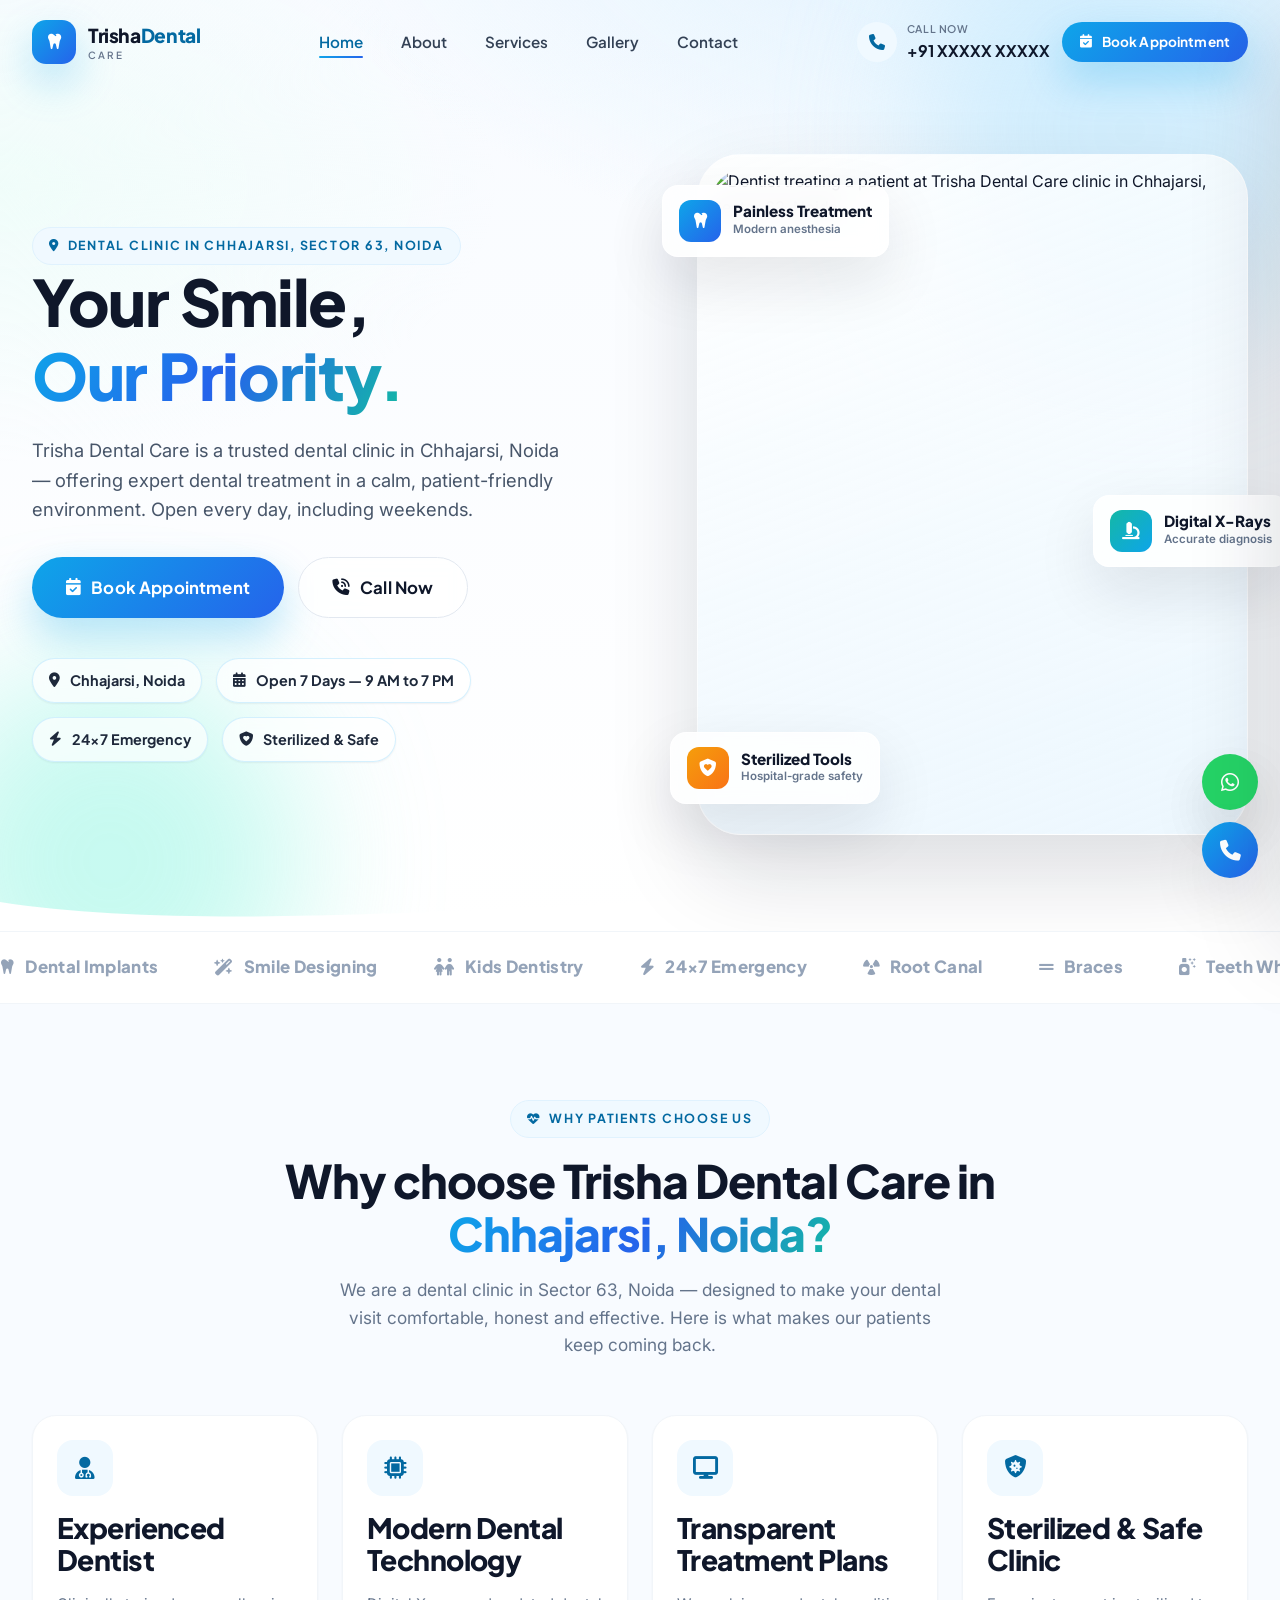
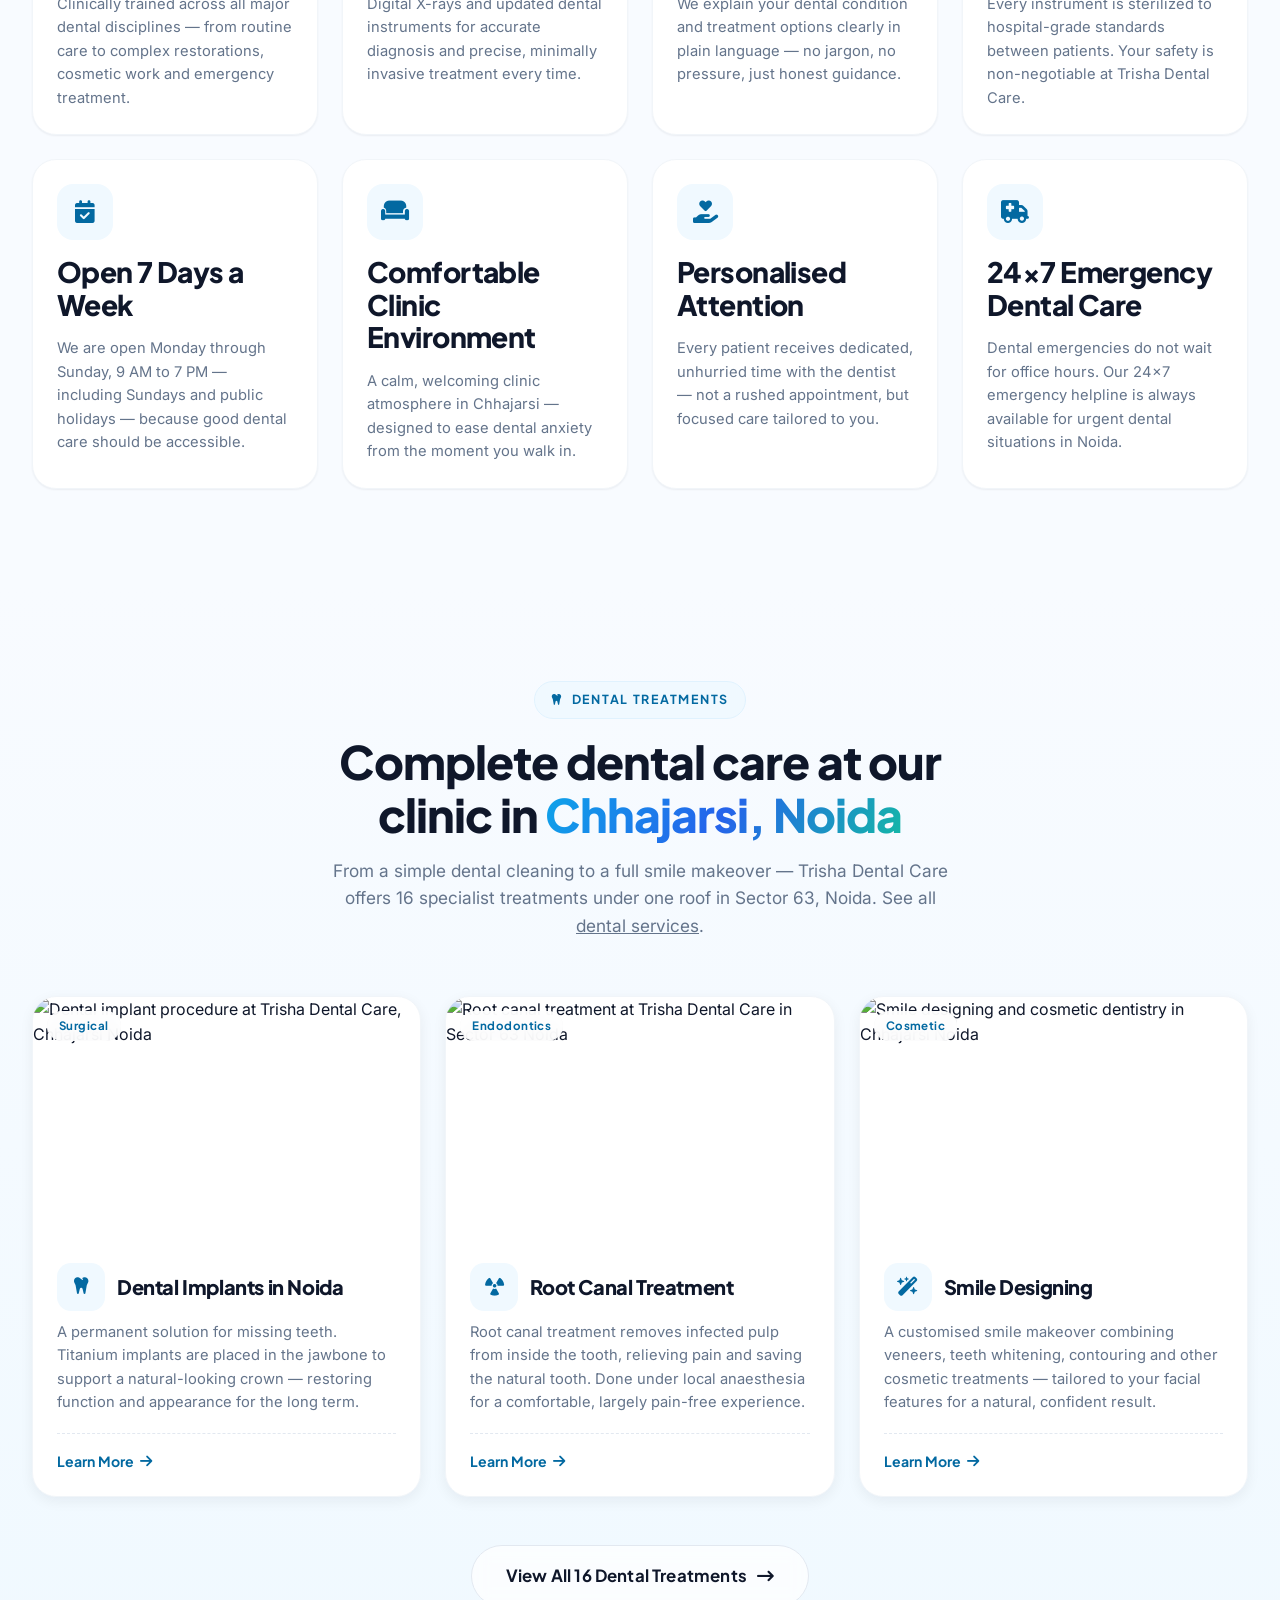
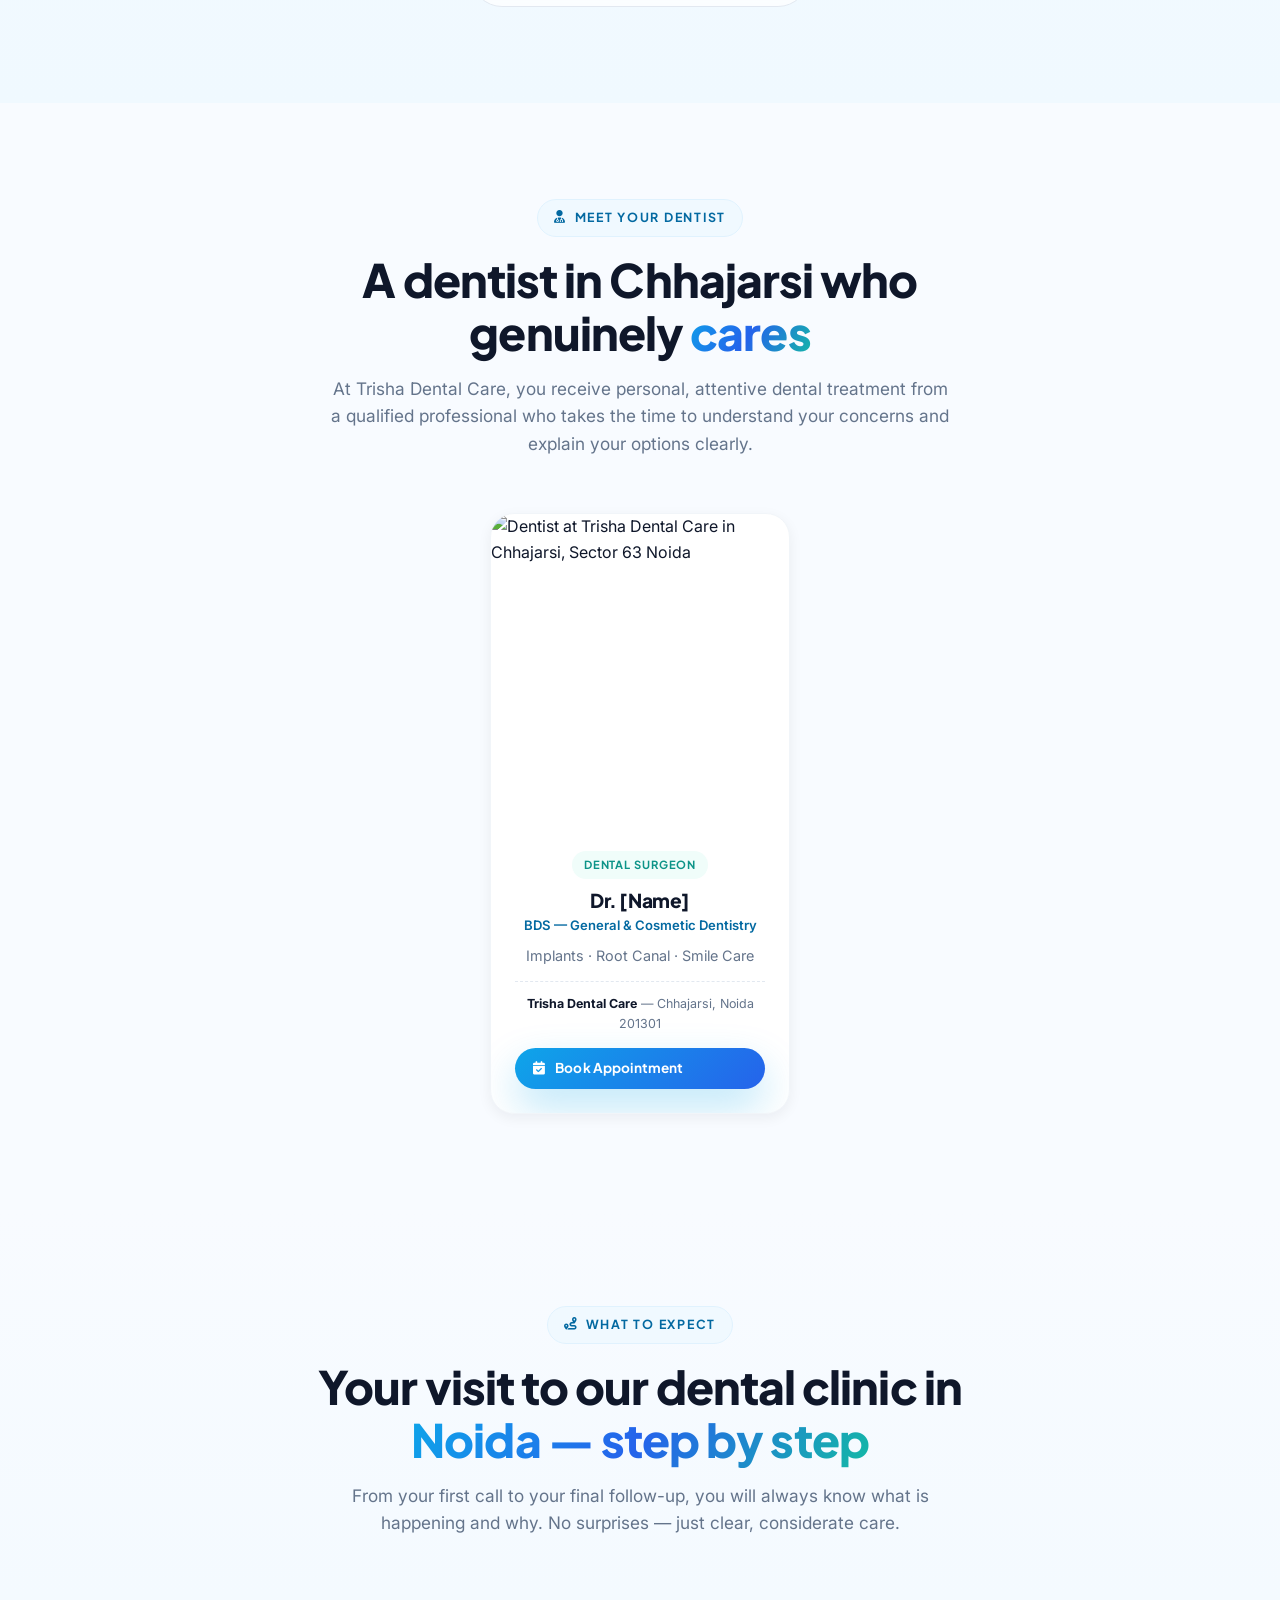
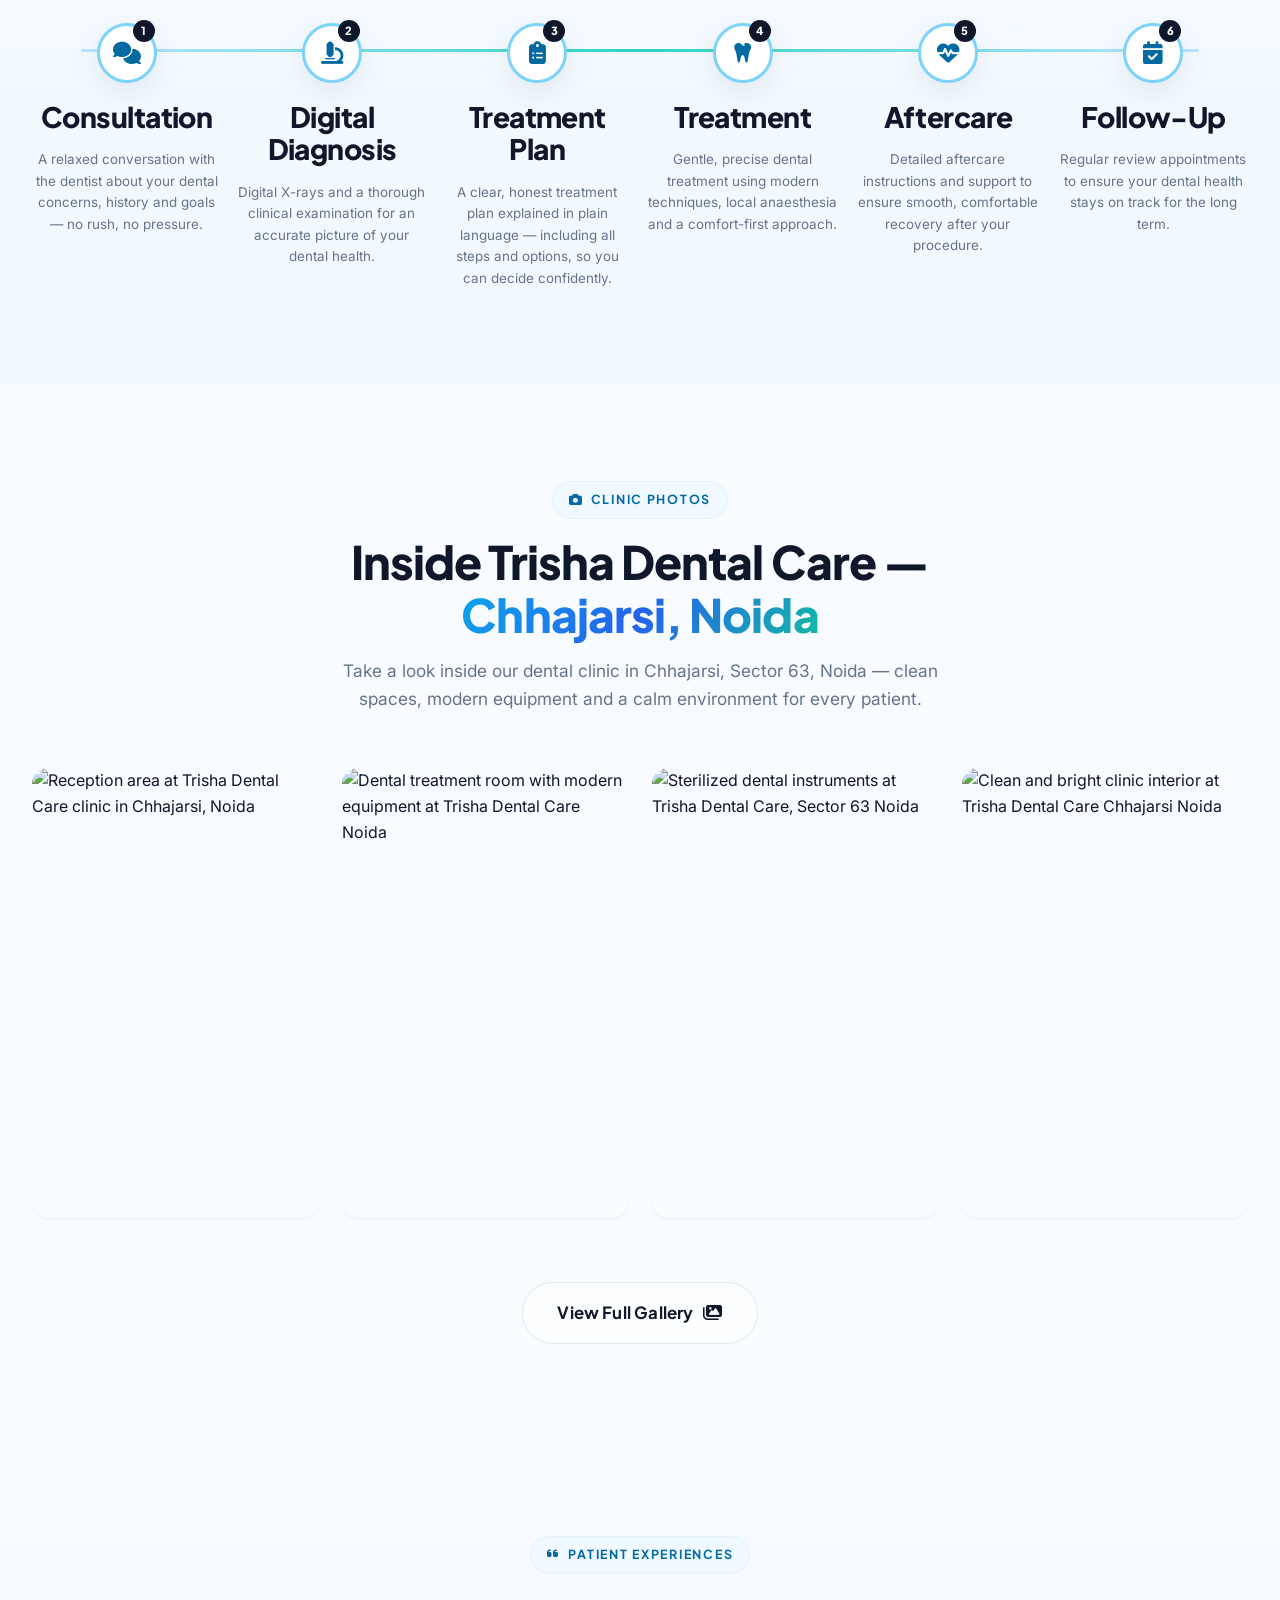
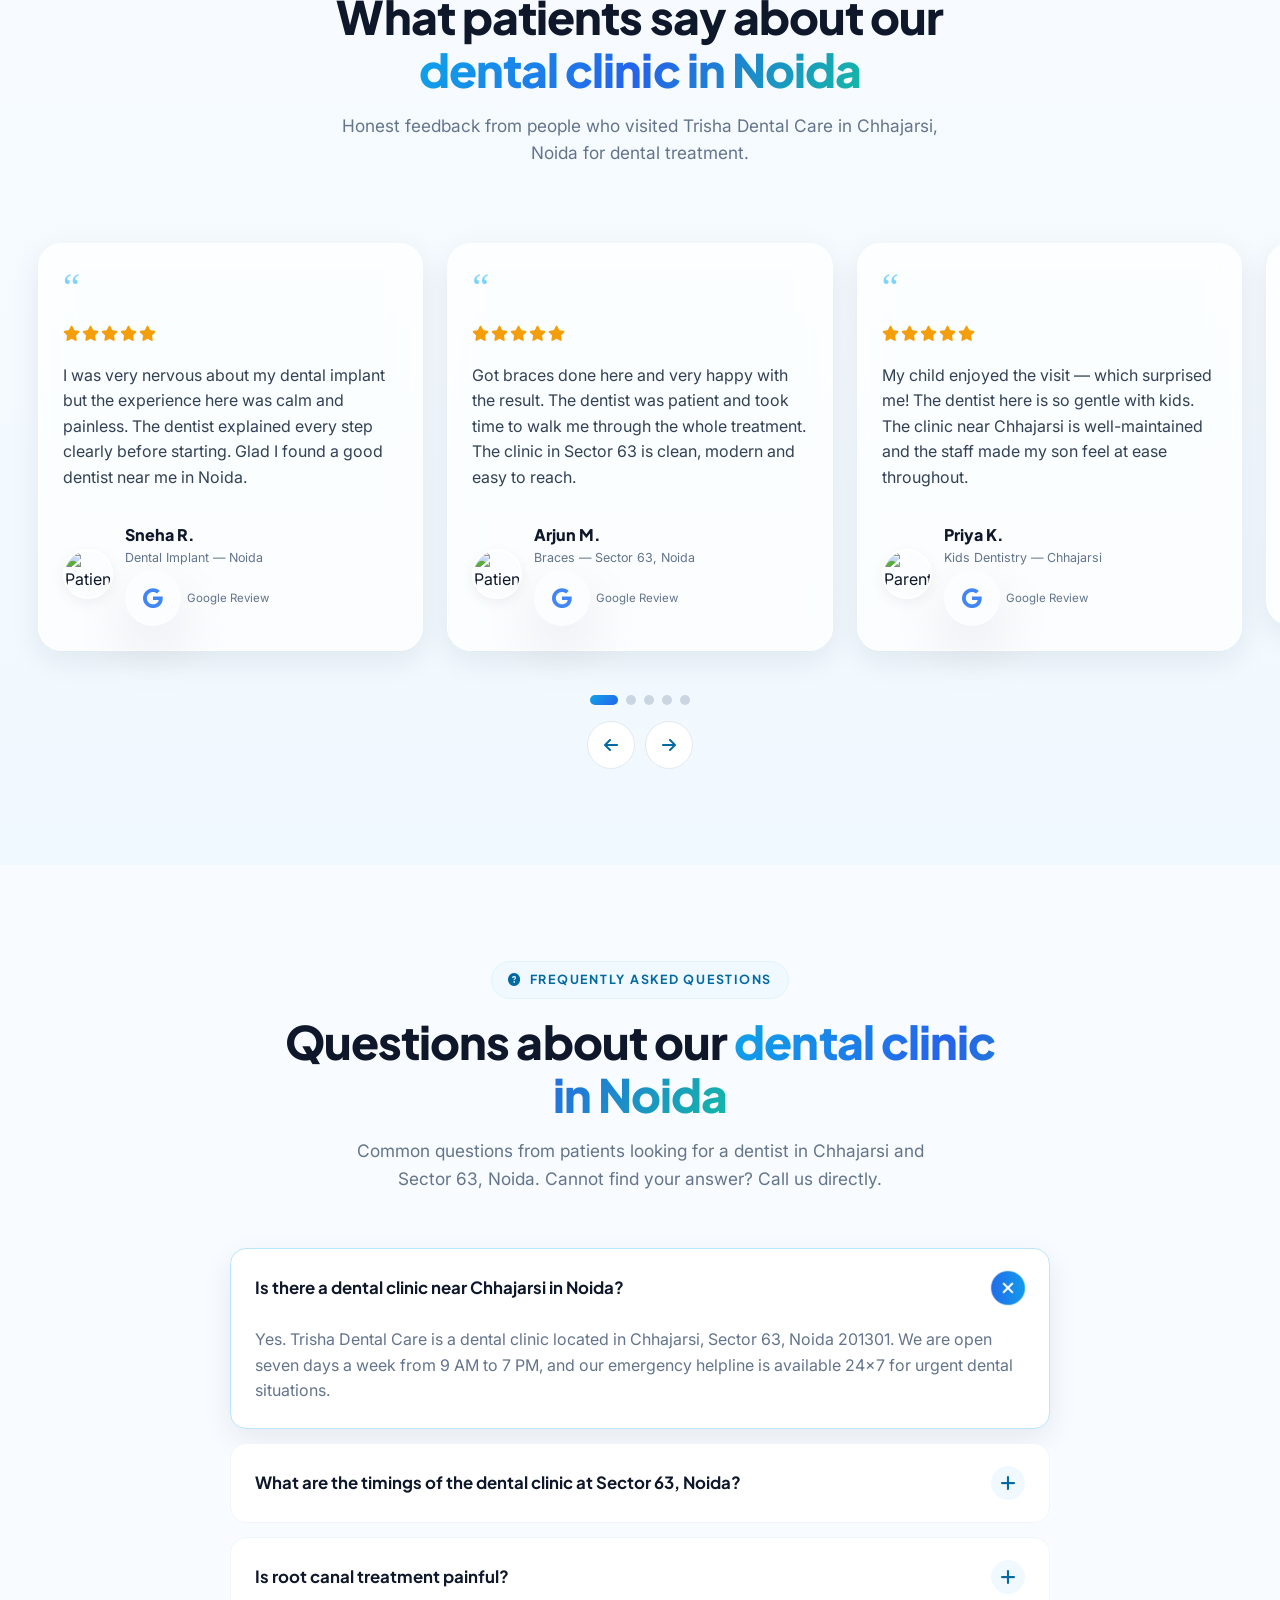
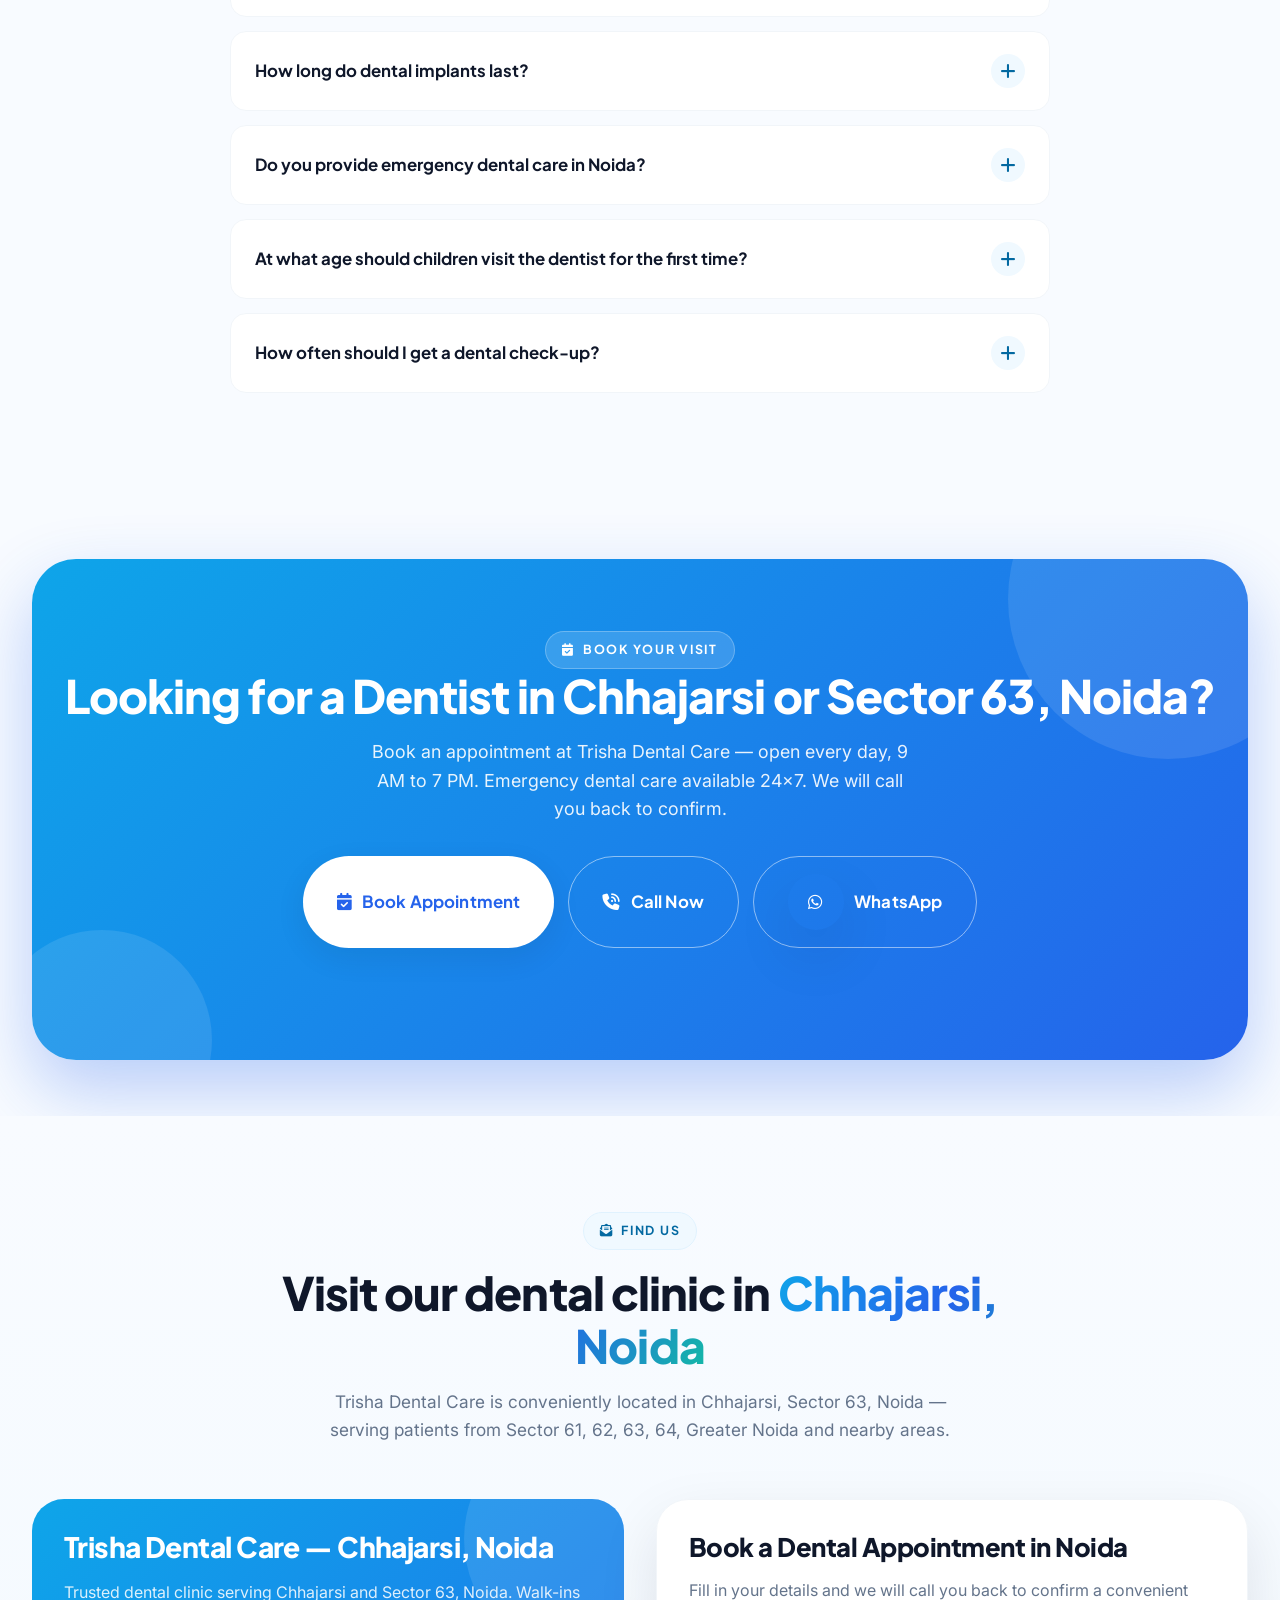
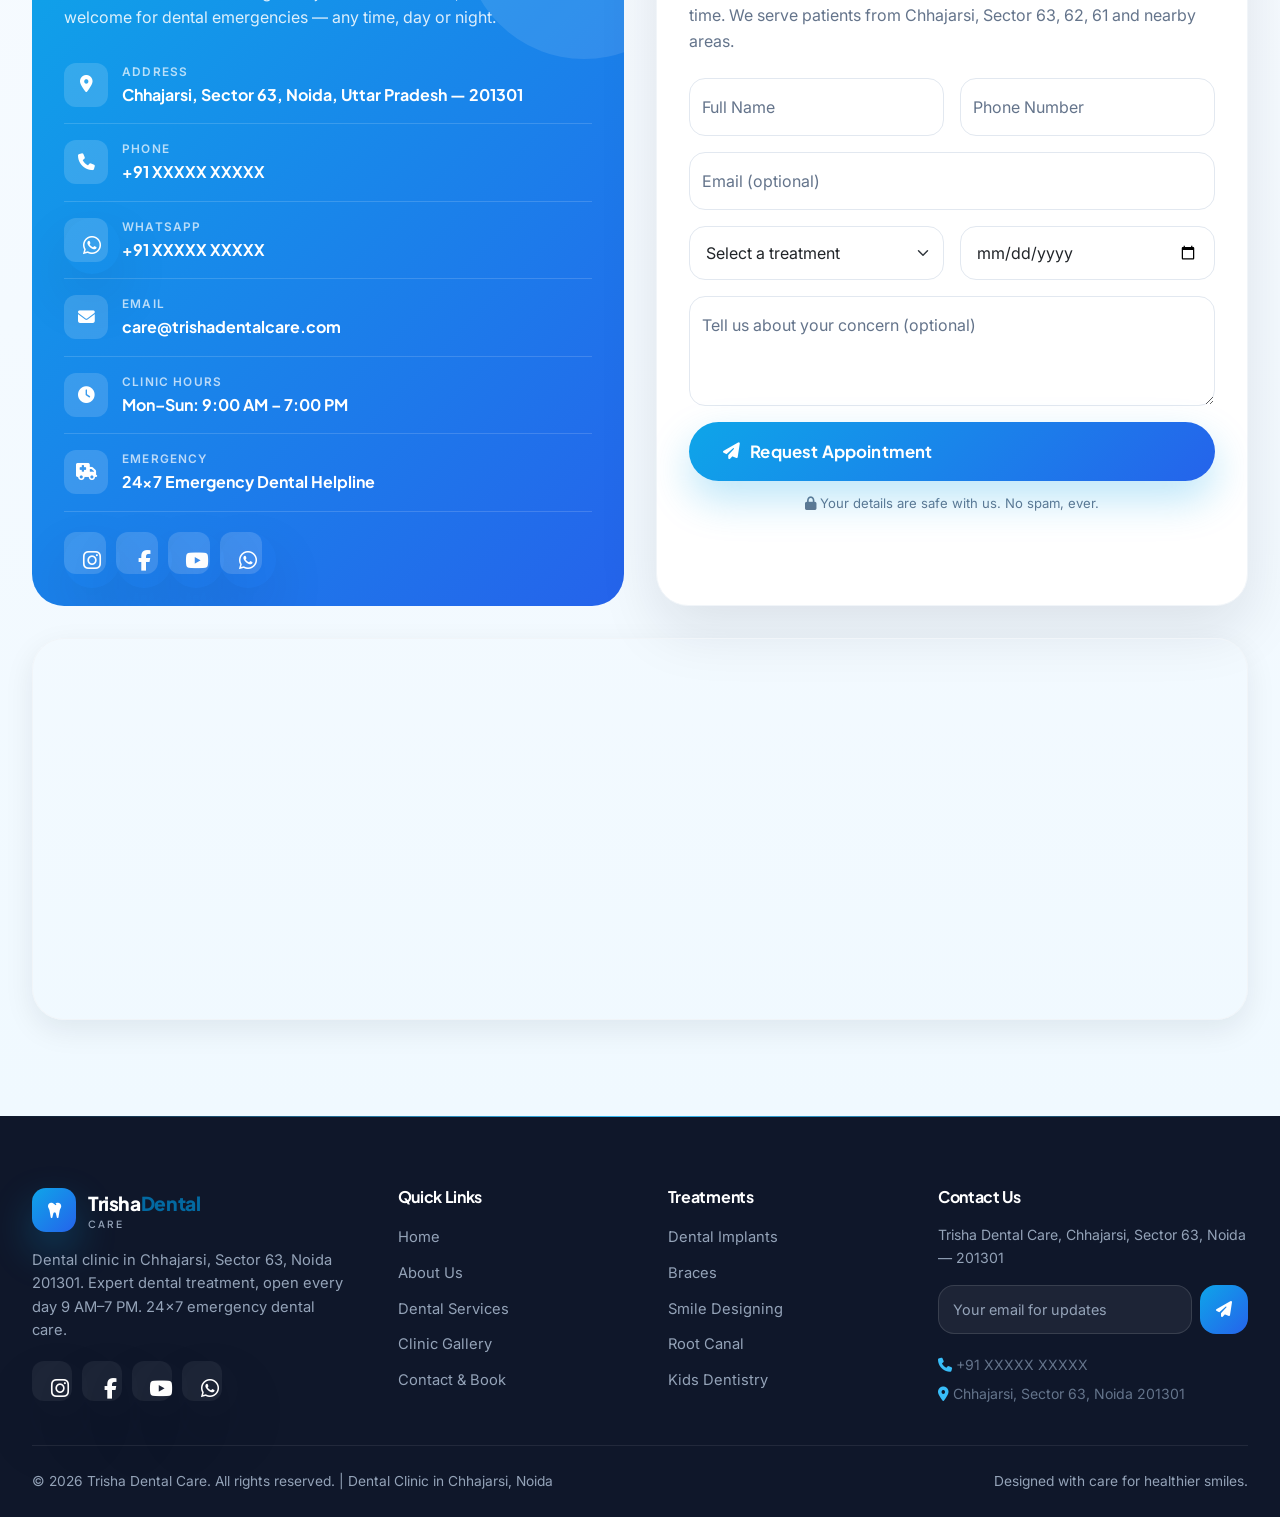
==== commit 89b823a1: "feat: implement comprehensive SEO metadata and structured data schema across all pages" ====
--- a/index.html
+++ b/index.html
@@ -5,25 +5,28 @@
   <meta name="viewport" content="width=device-width, initial-scale=1.0" />
 
   <!-- =====================================================
-       SEO META
-       ===================================================== -->
-  <title>Trisha Dental Care — Trusted Dentist in Noida 201301 | Book Appointment</title>
-  <meta name="description" content="Trisha Dental Care in Noida (PIN 201301) offers expert dental treatment — implants, root canal, braces, smile designing, teeth whitening, kids dentistry and 24×7 emergency care. Open every day, 9 AM – 7 PM." />
-  <meta name="keywords" content="dental clinic noida, dentist noida 201301, dental implants noida, root canal noida, braces noida, smile designing, teeth whitening, kids dentistry, emergency dentist noida, trisha dental care" />
+       SEO META — Homepage
+       ===================================================== -->
+  <title>Dental Clinic in Chhajarsi, Sector 63 Noida | Trisha Dental Care</title>
+  <meta name="description" content="Trisha Dental Care is a trusted dental clinic in Chhajarsi, Sector 63, Noida 201301. Expert dentist for implants, root canal, braces, kids dentistry and 24×7 emergency dental care. Open every day 9 AM – 7 PM." />
+  <meta name="keywords" content="dental clinic in chhajarsi, dentist in chhajarsi, dental clinic sector 63 noida, dentist near me noida, emergency dentist noida, dental implants noida, root canal noida, braces noida, kids dentistry noida, trisha dental care" />
   <meta name="author" content="Trisha Dental Care" />
   <meta name="robots" content="index, follow" />
+  <link rel="canonical" href="https://trishadentalcare.com/" />
 
   <!-- Open Graph -->
   <meta property="og:type" content="website" />
-  <meta property="og:title" content="Trisha Dental Care — Trusted Dentist in Noida" />
-  <meta property="og:description" content="Your Smile, Our Priority. Expert dental care with a gentle touch. Open Mon–Sun 9 AM–7 PM. 24×7 emergency line." />
+  <meta property="og:title" content="Dental Clinic in Chhajarsi, Sector 63 Noida | Trisha Dental Care" />
+  <meta property="og:description" content="Trusted dental clinic in Chhajarsi, Noida. Expert care for implants, root canal, braces, smile designing &amp; emergency dentistry. Open Mon–Sun, 9 AM–7 PM." />
   <meta property="og:image" content="https://images.pexels.com/photos/6627447/pexels-photo-6627447.jpeg?auto=compress&w=1200" />
   <meta property="og:url" content="https://trishadentalcare.com/" />
+  <meta property="og:site_name" content="Trisha Dental Care" />
+  <meta property="og:locale" content="en_IN" />
 
   <!-- Twitter Card -->
   <meta name="twitter:card" content="summary_large_image" />
-  <meta name="twitter:title" content="Trisha Dental Care — Trusted Dentist in Noida" />
-  <meta name="twitter:description" content="Your Smile, Our Priority. Expert dental care open every day, 9 AM – 7 PM." />
+  <meta name="twitter:title" content="Dental Clinic in Chhajarsi Noida | Trisha Dental Care" />
+  <meta name="twitter:description" content="Expert dental care in Chhajarsi, Sector 63, Noida. Open 7 days a week. 24×7 emergency dental helpline." />
   <meta name="twitter:image" content="https://images.pexels.com/photos/6627447/pexels-photo-6627447.jpeg?auto=compress&w=1200" />
 
   <!-- Favicon -->
@@ -45,21 +48,28 @@
   <!-- Custom -->
   <link rel="stylesheet" href="assets/css/style.css" />
 
-  <!-- Schema / JSON-LD Structured Data -->
+  <!-- JSON-LD Structured Data — LocalBusiness + Dentist -->
   <script type="application/ld+json">
   {
     "@context": "https://schema.org",
     "@type": "Dentist",
     "name": "Trisha Dental Care",
+    "description": "Trisha Dental Care is a dental clinic in Chhajarsi, Sector 63, Noida offering implants, root canal, braces, smile designing, kids dentistry and 24x7 emergency dental care.",
+    "url": "https://trishadentalcare.com",
+    "telephone": "+91-XXXXXXXXXX",
     "image": "https://images.pexels.com/photos/6627447/pexels-photo-6627447.jpeg",
-    "telephone": "+91-XXXXXXXXXX",
-    "url": "https://trishadentalcare.com",
     "address": {
       "@type": "PostalAddress",
+      "streetAddress": "Chhajarsi, Sector 63",
       "addressLocality": "Noida",
-      "addressRegion": "UP",
+      "addressRegion": "Uttar Pradesh",
       "postalCode": "201301",
       "addressCountry": "IN"
+    },
+    "geo": {
+      "@type": "GeoCoordinates",
+      "latitude": "28.6139",
+      "longitude": "77.3900"
     },
     "openingHoursSpecification": [
       {
@@ -71,8 +81,69 @@
     ],
     "medicalSpecialty": "Dentistry",
     "foundingDate": "2024",
-    "hasMap": "https://maps.google.com/?q=Noida+201301",
+    "currenciesAccepted": "INR",
+    "paymentAccepted": "Cash, UPI, Card",
+    "areaServed": ["Chhajarsi", "Sector 63 Noida", "Sector 62 Noida", "Sector 61 Noida", "Noida", "Greater Noida"],
+    "hasMap": "https://maps.google.com/?q=Chhajarsi+Noida+201301",
     "sameAs": []
+  }
+  </script>
+
+  <!-- FAQ Schema for AI/Voice Search -->
+  <script type="application/ld+json">
+  {
+    "@context": "https://schema.org",
+    "@type": "FAQPage",
+    "mainEntity": [
+      {
+        "@type": "Question",
+        "name": "Is there a dental clinic in Chhajarsi, Noida?",
+        "acceptedAnswer": {
+          "@type": "Answer",
+          "text": "Yes. Trisha Dental Care is a dental clinic located in Chhajarsi, Sector 63, Noida 201301. We are open Monday to Sunday from 9 AM to 7 PM and offer 24x7 emergency dental care."
+        }
+      },
+      {
+        "@type": "Question",
+        "name": "What are the timings of Trisha Dental Care?",
+        "acceptedAnswer": {
+          "@type": "Answer",
+          "text": "Trisha Dental Care is open every day from Monday to Sunday, 9:00 AM to 7:00 PM. For dental emergencies, our helpline is available 24 hours a day, 7 days a week."
+        }
+      },
+      {
+        "@type": "Question",
+        "name": "Does Trisha Dental Care offer emergency dental treatment?",
+        "acceptedAnswer": {
+          "@type": "Answer",
+          "text": "Yes. Trisha Dental Care provides 24x7 emergency dental care for situations like severe toothache, broken teeth, swelling or dental trauma. Call our emergency helpline any time."
+        }
+      },
+      {
+        "@type": "Question",
+        "name": "Which treatments are available at Trisha Dental Care in Noida?",
+        "acceptedAnswer": {
+          "@type": "Answer",
+          "text": "Trisha Dental Care offers dental implants, root canal treatment, braces, smile designing, teeth whitening, kids dentistry, tooth extraction, wisdom tooth removal, dentures, crowns and bridges, veneers, gum treatment, cosmetic dentistry, dental filling, scaling and polishing, and emergency dentistry."
+        }
+      }
+    ]
+  }
+  </script>
+
+  <!-- Breadcrumb Schema -->
+  <script type="application/ld+json">
+  {
+    "@context": "https://schema.org",
+    "@type": "BreadcrumbList",
+    "itemListElement": [
+      {
+        "@type": "ListItem",
+        "position": 1,
+        "name": "Home",
+        "item": "https://trishadentalcare.com/"
+      }
+    ]
   }
   </script>
 </head>
@@ -93,7 +164,7 @@
        ===================================================== -->
   <header class="site-header">
     <div class="container d-flex align-items-center justify-content-between">
-      <a href="index.html" class="nav-brand">
+      <a href="index.html" class="nav-brand" aria-label="Trisha Dental Care — Home">
         <span class="brand-mark"><i class="fas fa-tooth"></i></span>
         <span class="brand-name">
           Trisha<b>Dental</b>
@@ -101,7 +172,7 @@
         </span>
       </a>
 
-      <nav class="nav-links" aria-label="Primary">
+      <nav class="nav-links" aria-label="Primary navigation">
         <a href="index.html">Home</a>
         <a href="about.html">About</a>
         <a href="services.html">Services</a>
@@ -110,7 +181,7 @@
       </nav>
 
       <div class="nav-actions">
-        <a href="tel:+91XXXXXXXXXX" class="header-call d-none d-lg-flex">
+        <a href="tel:+91XXXXXXXXXX" class="header-call d-none d-lg-flex" aria-label="Call Trisha Dental Care">
           <span class="phone-ico"><i class="fas fa-phone"></i></span>
           <span>
             <small>Call Now</small>
@@ -120,7 +191,7 @@
         <a href="contact.html#book" class="btn btn-brand btn-sm">
           <i class="fas fa-calendar-check"></i> Book Appointment
         </a>
-        <button class="nav-toggle" aria-label="Open menu">
+        <button class="nav-toggle" aria-label="Open navigation menu">
           <span></span><span></span><span></span>
         </button>
       </div>
@@ -145,7 +216,7 @@
   <!-- =====================================================
        HERO
        ===================================================== -->
-  <section class="hero">
+  <section class="hero" aria-label="Trisha Dental Care — Dental Clinic in Chhajarsi Noida">
     <span class="blob blob-blue blob-1"></span>
     <span class="blob blob-teal blob-2"></span>
     <div class="container">
@@ -153,15 +224,14 @@
         <!-- Copy -->
         <div class="hero-copy">
           <span class="eyebrow" data-hero="eyebrow" style="opacity:0;transform:translateY(20px)">
-            <i class="fas fa-location-dot"></i> Trusted Dental Care in Noida
+            <i class="fas fa-location-dot"></i> Dental Clinic in Chhajarsi, Sector 63, Noida
           </span>
           <h1 data-hero="title" style="opacity:0;transform:translateY(30px)">
             Your Smile,<br />
             <span class="text-gradient">Our Priority.</span>
           </h1>
           <p class="sub" data-hero="sub" style="opacity:0;transform:translateY(20px)">
-            At Trisha Dental Care, we combine clinical expertise with a genuinely warm approach
-            — so your visit feels comfortable, not clinical.
+            Trisha Dental Care is a trusted dental clinic in Chhajarsi, Noida — offering expert dental treatment in a calm, patient-friendly environment. Open every day, including weekends.
           </p>
           <div class="hero-cta" data-hero="cta" style="opacity:0;transform:translateY(20px)">
             <a href="contact.html#book" class="btn btn-brand btn-lg shine">
@@ -172,10 +242,10 @@
             </a>
           </div>
           <div class="hero-trust" data-hero="trust" style="opacity:0;transform:translateY(20px)">
-            <span class="trust-chip"><i class="fas fa-clock"></i> Open Every Day</span>
-            <span class="trust-chip"><i class="fas fa-calendar-alt"></i> 9 AM – 7 PM</span>
+            <span class="trust-chip"><i class="fas fa-location-dot"></i> Chhajarsi, Noida</span>
+            <span class="trust-chip"><i class="fas fa-calendar-alt"></i> Open 7 Days — 9 AM to 7 PM</span>
             <span class="trust-chip"><i class="fas fa-bolt"></i> 24×7 Emergency</span>
-            <span class="trust-chip"><i class="fas fa-shield-heart"></i> Safe &amp; Sterilized</span>
+            <span class="trust-chip"><i class="fas fa-shield-heart"></i> Sterilized &amp; Safe</span>
           </div>
         </div>
 
@@ -184,21 +254,21 @@
           <div class="hero-photo-wrap">
             <div class="hero-photo">
               <img src="https://images.pexels.com/photos/6627447/pexels-photo-6627447.jpeg?auto=compress&w=900"
-                   alt="Patient smiling during a dental check-up at Trisha Dental Care, Noida" loading="eager" />
+                   alt="Dentist treating a patient at Trisha Dental Care clinic in Chhajarsi, Sector 63, Noida" loading="eager" width="900" height="600" />
             </div>
             <!-- Floating cards -->
             <div class="float-card fc-top" data-hero="float" style="opacity:0">
               <span class="fc-ico"><i class="fas fa-tooth"></i></span>
               <div>
                 <div class="fc-title">Painless Treatment</div>
-                <div class="fc-sub">Advanced anesthesia</div>
+                <div class="fc-sub">Modern anesthesia</div>
               </div>
             </div>
             <div class="float-card fc-mid" data-hero="float" style="opacity:0">
               <span class="fc-ico"><i class="fas fa-microscope"></i></span>
               <div>
-                <div class="fc-title">Modern Diagnosis</div>
-                <div class="fc-sub">Digital X-rays</div>
+                <div class="fc-title">Digital X-Rays</div>
+                <div class="fc-sub">Accurate diagnosis</div>
               </div>
             </div>
             <div class="float-card fc-bot" data-hero="float" style="opacity:0">
@@ -222,12 +292,12 @@
   <!-- =====================================================
        MARQUEE / TRUST STRIP
        ===================================================== -->
-  <div class="marquee" style="background:#fff">
+  <div class="marquee" style="background:#fff" aria-hidden="true">
     <div class="marquee-track">
       <span class="marquee-item"><i class="fas fa-tooth"></i> Dental Implants</span>
       <span class="marquee-item"><i class="fas fa-wand-magic-sparkles"></i> Smile Designing</span>
       <span class="marquee-item"><i class="fas fa-children"></i> Kids Dentistry</span>
-      <span class="marquee-item"><i class="fas fa-bolt"></i> Emergency Care</span>
+      <span class="marquee-item"><i class="fas fa-bolt"></i> 24×7 Emergency</span>
       <span class="marquee-item"><i class="fas fa-radiation"></i> Root Canal</span>
       <span class="marquee-item"><i class="fas fa-grip-lines"></i> Braces</span>
       <span class="marquee-item"><i class="fas fa-spray-can-sparkles"></i> Teeth Whitening</span>
@@ -236,7 +306,7 @@
       <span class="marquee-item"><i class="fas fa-tooth"></i> Dental Implants</span>
       <span class="marquee-item"><i class="fas fa-wand-magic-sparkles"></i> Smile Designing</span>
       <span class="marquee-item"><i class="fas fa-children"></i> Kids Dentistry</span>
-      <span class="marquee-item"><i class="fas fa-bolt"></i> Emergency Care</span>
+      <span class="marquee-item"><i class="fas fa-bolt"></i> 24×7 Emergency</span>
       <span class="marquee-item"><i class="fas fa-radiation"></i> Root Canal</span>
       <span class="marquee-item"><i class="fas fa-grip-lines"></i> Braces</span>
       <span class="marquee-item"><i class="fas fa-spray-can-sparkles"></i> Teeth Whitening</span>
@@ -247,54 +317,54 @@
   <!-- =====================================================
        WHY CHOOSE US
        ===================================================== -->
-  <section class="section" id="why">
+  <section class="section" id="why" aria-labelledby="why-heading">
     <div class="container">
       <div class="section-head" data-aos="fade-up">
-        <span class="eyebrow"><i class="fas fa-heart-pulse"></i> Why Choose Trisha Dental Care</span>
-        <h2>Dental care crafted around <span class="text-gradient">your comfort</span></h2>
-        <p>Every detail of our clinic is designed to make your visit calm, confident and completely comfortable — from the moment you walk in.</p>
+        <span class="eyebrow"><i class="fas fa-heart-pulse"></i> Why Patients Choose Us</span>
+        <h2 id="why-heading">Why choose Trisha Dental Care in <span class="text-gradient">Chhajarsi, Noida?</span></h2>
+        <p>We are a dental clinic in Sector 63, Noida — designed to make your dental visit comfortable, honest and effective. Here is what makes our patients keep coming back.</p>
       </div>
 
       <div class="why-grid">
         <div class="why-card" data-aos="fade-up" data-aos-delay="0">
           <div class="why-ico"><i class="fas fa-user-doctor"></i></div>
-          <h4>Experienced Dentist</h4>
-          <p>Skilled across all major dental disciplines — from routine care to complex restorations and cosmetic work.</p>
+          <h3>Experienced Dentist</h3>
+          <p>Clinically trained across all major dental disciplines — from routine care to complex restorations, cosmetic work and emergency treatment.</p>
         </div>
         <div class="why-card" data-aos="fade-up" data-aos-delay="80">
           <div class="why-ico"><i class="fas fa-microchip"></i></div>
-          <h4>Modern Technology</h4>
-          <p>Digital X-rays and modern dental equipment for accurate diagnosis and precise, minimally invasive care.</p>
+          <h3>Modern Dental Technology</h3>
+          <p>Digital X-rays and updated dental instruments for accurate diagnosis and precise, minimally invasive treatment every time.</p>
         </div>
         <div class="why-card" data-aos="fade-up" data-aos-delay="160">
           <div class="why-ico"><i class="fas fa-display"></i></div>
-          <h4>Transparent Treatment</h4>
-          <p>We explain your condition and plan clearly before we begin — no jargon, no pressure, just honest guidance.</p>
+          <h3>Transparent Treatment Plans</h3>
+          <p>We explain your dental condition and treatment options clearly in plain language — no jargon, no pressure, just honest guidance.</p>
         </div>
         <div class="why-card" data-aos="fade-up" data-aos-delay="240">
           <div class="why-ico"><i class="fas fa-shield-virus"></i></div>
-          <h4>Sterilized Equipment</h4>
-          <p>Hospital-grade sterilization protocols on every instrument, for every single patient. Safety is non-negotiable.</p>
+          <h3>Sterilized &amp; Safe Clinic</h3>
+          <p>Every instrument is sterilized to hospital-grade standards between patients. Your safety is non-negotiable at Trisha Dental Care.</p>
         </div>
         <div class="why-card" data-aos="fade-up" data-aos-delay="0">
           <div class="why-ico"><i class="fas fa-calendar-check"></i></div>
-          <h4>Open Every Day</h4>
-          <p>We're open Monday through Sunday, 9 AM to 7 PM — so your schedule is never a barrier to good dental health.</p>
+          <h3>Open 7 Days a Week</h3>
+          <p>We are open Monday through Sunday, 9 AM to 7 PM — including Sundays and public holidays — because good dental care should be accessible.</p>
         </div>
         <div class="why-card" data-aos="fade-up" data-aos-delay="80">
           <div class="why-ico"><i class="fas fa-couch"></i></div>
-          <h4>Comfortable Clinic</h4>
-          <p>A calm, welcoming environment designed to ease dental anxiety and help you feel at ease from the first step inside.</p>
+          <h3>Comfortable Clinic Environment</h3>
+          <p>A calm, welcoming clinic atmosphere in Chhajarsi — designed to ease dental anxiety from the moment you walk in.</p>
         </div>
         <div class="why-card" data-aos="fade-up" data-aos-delay="160">
           <div class="why-ico"><i class="fas fa-hand-holding-heart"></i></div>
-          <h4>Personal Attention</h4>
-          <p>Dedicated time with your dentist for every visit — no rushing, no assembly line, just focused care for you.</p>
+          <h3>Personalised Attention</h3>
+          <p>Every patient receives dedicated, unhurried time with the dentist — not a rushed appointment, but focused care tailored to you.</p>
         </div>
         <div class="why-card" data-aos="fade-up" data-aos-delay="240">
           <div class="why-ico"><i class="fas fa-truck-medical"></i></div>
-          <h4>24×7 Emergency Care</h4>
-          <p>Dental pain doesn't keep office hours. Our emergency line is always open for urgent situations.</p>
+          <h3>24×7 Emergency Dental Care</h3>
+          <p>Dental emergencies do not wait for office hours. Our 24×7 emergency helpline is always available for urgent dental situations in Noida.</p>
         </div>
       </div>
     </div>
@@ -303,29 +373,29 @@
   <!-- =====================================================
        SERVICES PREVIEW
        ===================================================== -->
-  <section class="section bg-mist" id="services-preview">
+  <section class="section bg-mist" id="services-preview" aria-labelledby="services-heading">
     <div class="container">
       <div class="section-head" data-aos="fade-up">
-        <span class="eyebrow"><i class="fas fa-tooth"></i> Our Services</span>
-        <h2>Complete dental care, <span class="text-gradient">one roof</span></h2>
-        <p>From routine cleanings to complete smile makeovers — every treatment delivered with precision and genuine warmth.</p>
+        <span class="eyebrow"><i class="fas fa-tooth"></i> Dental Treatments</span>
+        <h2 id="services-heading">Complete dental care at our clinic in <span class="text-gradient">Chhajarsi, Noida</span></h2>
+        <p>From a simple dental cleaning to a full smile makeover — Trisha Dental Care offers 16 specialist treatments under one roof in Sector 63, Noida. See all <a href="services.html" style="color:inherit;text-decoration:underline">dental services</a>.</p>
       </div>
 
       <div class="services-grid">
         <!-- Dental Implants -->
         <article class="service-card" data-aos="fade-up" data-aos-delay="0">
           <div class="service-img">
-            <img src="https://images.pexels.com/photos/3779705/pexels-photo-3779705.jpeg?auto=compress&w=700" alt="Dental implants treatment at Trisha Dental Care Noida" loading="lazy" />
+            <img src="https://images.pexels.com/photos/3779705/pexels-photo-3779705.jpeg?auto=compress&w=700" alt="Dental implant procedure at Trisha Dental Care, Chhajarsi Noida" loading="lazy" width="700" height="467" />
             <span class="svc-tag">Surgical</span>
           </div>
           <div class="service-body">
             <div class="svc-head">
               <span class="svc-ico"><i class="fas fa-tooth"></i></span>
-              <h3>Dental Implants</h3>
-            </div>
-            <p>Permanent, natural-looking tooth replacements with titanium implants that look, feel and function like real teeth.</p>
+              <h3>Dental Implants in Noida</h3>
+            </div>
+            <p>A permanent solution for missing teeth. Titanium implants are placed in the jawbone to support a natural-looking crown — restoring function and appearance for the long term.</p>
             <div class="svc-foot">
-              <a href="contact.html#book" class="svc-link">Book Consultation <i class="fas fa-arrow-right"></i></a>
+              <a href="services.html" class="svc-link">Learn More <i class="fas fa-arrow-right"></i></a>
             </div>
           </div>
         </article>
@@ -333,7 +403,7 @@
         <!-- Root Canal -->
         <article class="service-card" data-aos="fade-up" data-aos-delay="80">
           <div class="service-img">
-            <img src="https://images.pexels.com/photos/6683531/pexels-photo-6683531.jpeg?auto=compress&w=700" alt="Root canal treatment Noida" loading="lazy" />
+            <img src="https://images.pexels.com/photos/6683531/pexels-photo-6683531.jpeg?auto=compress&w=700" alt="Root canal treatment at Trisha Dental Care in Sector 63 Noida" loading="lazy" width="700" height="467" />
             <span class="svc-tag">Endodontics</span>
           </div>
           <div class="service-body">
@@ -341,9 +411,9 @@
               <span class="svc-ico"><i class="fas fa-radiation"></i></span>
               <h3>Root Canal Treatment</h3>
             </div>
-            <p>Painless root canal procedures that save your natural tooth and relieve deep decay — done gently, in comfort.</p>
+            <p>Root canal treatment removes infected pulp from inside the tooth, relieving pain and saving the natural tooth. Done under local anaesthesia for a comfortable, largely pain-free experience.</p>
             <div class="svc-foot">
-              <a href="contact.html#book" class="svc-link">Book Consultation <i class="fas fa-arrow-right"></i></a>
+              <a href="services.html" class="svc-link">Learn More <i class="fas fa-arrow-right"></i></a>
             </div>
           </div>
         </article>
@@ -351,7 +421,7 @@
         <!-- Smile Designing -->
         <article class="service-card" data-aos="fade-up" data-aos-delay="160">
           <div class="service-img">
-            <img src="https://images.pexels.com/photos/6627447/pexels-photo-6627447.jpeg?auto=compress&w=700" alt="Smile designing cosmetic dentistry Noida" loading="lazy" />
+            <img src="https://images.pexels.com/photos/6627447/pexels-photo-6627447.jpeg?auto=compress&w=700" alt="Smile designing and cosmetic dentistry in Chhajarsi Noida" loading="lazy" width="700" height="467" />
             <span class="svc-tag">Cosmetic</span>
           </div>
           <div class="service-body">
@@ -359,9 +429,9 @@
               <span class="svc-ico"><i class="fas fa-wand-magic-sparkles"></i></span>
               <h3>Smile Designing</h3>
             </div>
-            <p>Custom smile makeovers with veneers and contouring tailored to your face — natural, radiant and uniquely you.</p>
+            <p>A customised smile makeover combining veneers, teeth whitening, contouring and other cosmetic treatments — tailored to your facial features for a natural, confident result.</p>
             <div class="svc-foot">
-              <a href="contact.html#book" class="svc-link">Book Consultation <i class="fas fa-arrow-right"></i></a>
+              <a href="services.html" class="svc-link">Learn More <i class="fas fa-arrow-right"></i></a>
             </div>
           </div>
         </article>
@@ -369,7 +439,7 @@
 
       <div class="text-center mt-5" data-aos="fade-up">
         <a href="services.html" class="btn btn-ghost btn-lg">
-          View All 16 Treatments <i class="fas fa-arrow-right-long"></i>
+          View All 16 Dental Treatments <i class="fas fa-arrow-right-long"></i>
         </a>
       </div>
     </div>
@@ -378,22 +448,22 @@
   <!-- =====================================================
        DOCTOR
        ===================================================== -->
-  <section class="section" id="doctors">
+  <section class="section" id="doctors" aria-labelledby="doctor-heading">
     <div class="container">
       <div class="section-head" data-aos="fade-up">
         <span class="eyebrow"><i class="fas fa-user-doctor"></i> Meet Your Dentist</span>
-        <h2>A doctor who genuinely <span class="text-gradient">cares</span></h2>
-        <p>Experience attentive, ethical dentistry from a qualified professional committed to your long-term oral health.</p>
+        <h2 id="doctor-heading">A dentist in Chhajarsi who genuinely <span class="text-gradient">cares</span></h2>
+        <p>At Trisha Dental Care, you receive personal, attentive dental treatment from a qualified professional who takes the time to understand your concerns and explain your options clearly.</p>
       </div>
 
       <div style="display:flex;justify-content:center;align-items:flex-start;">
         <div style="max-width:300px;width:100%;">
         <article class="doctor-card" data-aos="fade-up" data-aos-delay="0">
           <div class="doctor-photo">
-            <img src="https://images.pexels.com/photos/5215024/pexels-photo-5215024.jpeg?auto=compress&w=600" alt="Dentist at Trisha Dental Care, Noida" loading="lazy" />
+            <img src="https://images.pexels.com/photos/5215024/pexels-photo-5215024.jpeg?auto=compress&w=600" alt="Dentist at Trisha Dental Care in Chhajarsi, Sector 63 Noida" loading="lazy" width="600" height="600" />
             <div class="dr-overlay">
-              <a href="contact.html#book" aria-label="Book appointment"><i class="fas fa-calendar-check"></i></a>
-              <a href="tel:+91XXXXXXXXXX" aria-label="Call clinic"><i class="fas fa-phone"></i></a>
+              <a href="contact.html#book" aria-label="Book appointment with dentist at Trisha Dental Care"><i class="fas fa-calendar-check"></i></a>
+              <a href="tel:+91XXXXXXXXXX" aria-label="Call Trisha Dental Care clinic"><i class="fas fa-phone"></i></a>
             </div>
           </div>
           <div class="doctor-body">
@@ -401,7 +471,7 @@
             <h3>Dr. [Name]</h3>
             <p class="dr-qual">BDS — General &amp; Cosmetic Dentistry</p>
             <p class="dr-spec">Implants · Root Canal · Smile Care</p>
-            <p class="dr-exp"><b>Trisha Dental Care</b> — Noida 201301</p>
+            <p class="dr-exp"><b>Trisha Dental Care</b> — Chhajarsi, Noida 201301</p>
             <a href="contact.html#book" class="btn btn-brand btn-sm w-100"><i class="fas fa-calendar-check"></i> Book Appointment</a>
           </div>
         </article>
@@ -413,44 +483,44 @@
   <!-- =====================================================
        TREATMENT PROCESS
        ===================================================== -->
-  <section class="section bg-mist" id="process">
+  <section class="section bg-mist" id="process" aria-labelledby="process-heading">
     <div class="container">
       <div class="section-head" data-aos="fade-up">
-        <span class="eyebrow"><i class="fas fa-route"></i> Your Journey With Us</span>
-        <h2>A simple, transparent <span class="text-gradient">treatment process</span></h2>
-        <p>From your first hello to your final follow-up, you'll always know what's happening and why.</p>
+        <span class="eyebrow"><i class="fas fa-route"></i> What to Expect</span>
+        <h2 id="process-heading">Your visit to our dental clinic in <span class="text-gradient">Noida — step by step</span></h2>
+        <p>From your first call to your final follow-up, you will always know what is happening and why. No surprises — just clear, considerate care.</p>
       </div>
 
       <div class="timeline">
         <div class="tl-step" data-aos="fade-up" data-aos-delay="0">
           <div class="tl-dot"><i class="fas fa-comments"></i><span class="tl-num">1</span></div>
-          <h4>Consultation</h4>
-          <p>A relaxed conversation about your concerns, dental history and smile goals.</p>
+          <h3>Consultation</h3>
+          <p>A relaxed conversation with the dentist about your dental concerns, history and goals — no rush, no pressure.</p>
         </div>
         <div class="tl-step" data-aos="fade-up" data-aos-delay="80">
           <div class="tl-dot"><i class="fas fa-microscope"></i><span class="tl-num">2</span></div>
-          <h4>Diagnosis</h4>
-          <p>Digital X-rays for an accurate, complete picture of your dental health.</p>
+          <h3>Digital Diagnosis</h3>
+          <p>Digital X-rays and a thorough clinical examination for an accurate picture of your dental health.</p>
         </div>
         <div class="tl-step" data-aos="fade-up" data-aos-delay="160">
           <div class="tl-dot"><i class="fas fa-clipboard-list"></i><span class="tl-num">3</span></div>
-          <h4>Treatment Plan</h4>
-          <p>A clear, honest plan explained in plain language — no surprises.</p>
+          <h3>Treatment Plan</h3>
+          <p>A clear, honest treatment plan explained in plain language — including all steps and options, so you can decide confidently.</p>
         </div>
         <div class="tl-step" data-aos="fade-up" data-aos-delay="240">
           <div class="tl-dot"><i class="fas fa-tooth"></i><span class="tl-num">4</span></div>
-          <h4>Procedure</h4>
-          <p>Gentle, precise treatment using modern techniques and comfort care.</p>
+          <h3>Treatment</h3>
+          <p>Gentle, precise dental treatment using modern techniques, local anaesthesia and a comfort-first approach.</p>
         </div>
         <div class="tl-step" data-aos="fade-up" data-aos-delay="320">
           <div class="tl-dot"><i class="fas fa-heart-pulse"></i><span class="tl-num">5</span></div>
-          <h4>Recovery</h4>
-          <p>Aftercare instructions and support for smooth, comfortable healing.</p>
+          <h3>Aftercare</h3>
+          <p>Detailed aftercare instructions and support to ensure smooth, comfortable recovery after your procedure.</p>
         </div>
         <div class="tl-step" data-aos="fade-up" data-aos-delay="400">
           <div class="tl-dot"><i class="fas fa-calendar-check"></i><span class="tl-num">6</span></div>
-          <h4>Follow-Up</h4>
-          <p>Regular check-ins to ensure your smile stays healthy for the long term.</p>
+          <h3>Follow-Up</h3>
+          <p>Regular review appointments to ensure your dental health stays on track for the long term.</p>
         </div>
       </div>
     </div>
@@ -459,33 +529,33 @@
   <!-- =====================================================
        GALLERY PREVIEW
        ===================================================== -->
-  <section class="section" id="gallery-preview">
+  <section class="section" id="gallery-preview" aria-labelledby="gallery-heading">
     <div class="container">
       <div class="section-head" data-aos="fade-up">
-        <span class="eyebrow"><i class="fas fa-camera"></i> Inside Our Clinic</span>
-        <h2>A space designed to feel <span class="text-gradient">calm</span></h2>
-        <p>Clean, welcoming interiors and modern dental equipment that put your comfort first.</p>
+        <span class="eyebrow"><i class="fas fa-camera"></i> Clinic Photos</span>
+        <h2 id="gallery-heading">Inside Trisha Dental Care — <span class="text-gradient">Chhajarsi, Noida</span></h2>
+        <p>Take a look inside our dental clinic in Chhajarsi, Sector 63, Noida — clean spaces, modern equipment and a calm environment for every patient.</p>
       </div>
 
       <div class="services-grid" style="grid-template-columns:repeat(4,1fr)">
         <div class="masonry-item" data-aos="zoom-in" data-aos-delay="0">
-          <img src="https://images.pexels.com/photos/6627429/pexels-photo-6627429.jpeg?auto=compress&w=600" alt="Welcoming reception at Trisha Dental Care Noida" loading="lazy" />
+          <img src="https://images.pexels.com/photos/6627429/pexels-photo-6627429.jpeg?auto=compress&w=600" alt="Reception area at Trisha Dental Care clinic in Chhajarsi, Noida" loading="lazy" width="600" height="450" />
           <div class="m-overlay"><div class="m-cap">Reception <small>Welcoming lounge</small></div></div>
           <span class="zoom-ico"><i class="fas fa-expand"></i></span>
         </div>
         <div class="masonry-item" data-aos="zoom-in" data-aos-delay="80">
-          <img src="https://images.pexels.com/photos/6627430/pexels-photo-6627430.jpeg?auto=compress&w=600" alt="Modern dental treatment room" loading="lazy" />
-          <div class="m-overlay"><div class="m-cap">Treatment Room <small>Advanced equipment</small></div></div>
+          <img src="https://images.pexels.com/photos/6627430/pexels-photo-6627430.jpeg?auto=compress&w=600" alt="Dental treatment room with modern equipment at Trisha Dental Care Noida" loading="lazy" width="600" height="450" />
+          <div class="m-overlay"><div class="m-cap">Treatment Room <small>Modern equipment</small></div></div>
           <span class="zoom-ico"><i class="fas fa-expand"></i></span>
         </div>
         <div class="masonry-item" data-aos="zoom-in" data-aos-delay="160">
-          <img src="https://images.pexels.com/photos/6627446/pexels-photo-6627446.jpeg?auto=compress&w=600" alt="Dental equipment and tools" loading="lazy" />
-          <div class="m-overlay"><div class="m-cap">Equipment <small>Digital precision</small></div></div>
+          <img src="https://images.pexels.com/photos/6627446/pexels-photo-6627446.jpeg?auto=compress&w=600" alt="Sterilized dental instruments at Trisha Dental Care, Sector 63 Noida" loading="lazy" width="600" height="450" />
+          <div class="m-overlay"><div class="m-cap">Equipment <small>Sterilized &amp; precise</small></div></div>
           <span class="zoom-ico"><i class="fas fa-expand"></i></span>
         </div>
         <div class="masonry-item" data-aos="zoom-in" data-aos-delay="240">
-          <img src="https://images.pexels.com/photos/6627428/pexels-photo-6627428.jpeg?auto=compress&w=600" alt="Clean clinic interior" loading="lazy" />
-          <div class="m-overlay"><div class="m-cap">Clinic <small>Bright &amp; airy</small></div></div>
+          <img src="https://images.pexels.com/photos/6627428/pexels-photo-6627428.jpeg?auto=compress&w=600" alt="Clean and bright clinic interior at Trisha Dental Care Chhajarsi Noida" loading="lazy" width="600" height="450" />
+          <div class="m-overlay"><div class="m-cap">Clinic Interior <small>Calm &amp; welcoming</small></div></div>
           <span class="zoom-ico"><i class="fas fa-expand"></i></span>
         </div>
       </div>
@@ -499,12 +569,12 @@
   <!-- =====================================================
        TESTIMONIALS
        ===================================================== -->
-  <section class="section bg-mist" id="testimonials">
+  <section class="section bg-mist" id="testimonials" aria-labelledby="testi-heading">
     <div class="container">
       <div class="section-head" data-aos="fade-up">
-        <span class="eyebrow"><i class="fas fa-quote-left"></i> Patient Stories</span>
-        <h2>Smiles that speak <span class="text-gradient">for us</span></h2>
-        <p>Real experiences from patients who found comfort, confidence and genuine care at Trisha Dental Care.</p>
+        <span class="eyebrow"><i class="fas fa-quote-left"></i> Patient Experiences</span>
+        <h2 id="testi-heading">What patients say about our <span class="text-gradient">dental clinic in Noida</span></h2>
+        <p>Honest feedback from people who visited Trisha Dental Care in Chhajarsi, Noida for dental treatment.</p>
       </div>
 
       <div class="testi-wrap" data-aos="fade-up">
@@ -515,12 +585,12 @@
               <div class="testi-card">
                 <div class="testi-quote">&ldquo;</div>
                 <div class="testi-stars"><i class="fas fa-star"></i><i class="fas fa-star"></i><i class="fas fa-star"></i><i class="fas fa-star"></i><i class="fas fa-star"></i></div>
-                <p class="testi-text">I was very nervous about my dental implant, but the experience here was so calm and painless. The doctor explained every step clearly. I'm genuinely glad I came here.</p>
+                <p class="testi-text">I was very nervous about my dental implant but the experience here was calm and painless. The dentist explained every step clearly before starting. Glad I found a good dentist near me in Noida.</p>
                 <div class="testi-author">
-                  <img src="https://images.pexels.com/photos/774909/pexels-photo-774909.jpeg?auto=compress&w=120" alt="Patient" loading="lazy" />
+                  <img src="https://images.pexels.com/photos/774909/pexels-photo-774909.jpeg?auto=compress&w=120" alt="Patient who visited Trisha Dental Care for dental implant in Noida" loading="lazy" width="120" height="120" />
                   <div>
                     <div class="ta-name">Sneha R.</div>
-                    <div class="ta-meta">Dental Implant Patient</div>
+                    <div class="ta-meta">Dental Implant — Noida</div>
                     <div class="ta-google"><i class="fab fa-google"></i> Google Review</div>
                   </div>
                 </div>
@@ -531,12 +601,12 @@
               <div class="testi-card">
                 <div class="testi-quote">&ldquo;</div>
                 <div class="testi-stars"><i class="fas fa-star"></i><i class="fas fa-star"></i><i class="fas fa-star"></i><i class="fas fa-star"></i><i class="fas fa-star"></i></div>
-                <p class="testi-text">Got braces done here and couldn't be happier. The doctor was patient and walked me through everything. The clinic is clean, modern and the staff is very welcoming.</p>
+                <p class="testi-text">Got braces done here and very happy with the result. The dentist was patient and took time to walk me through the whole treatment. The clinic in Sector 63 is clean, modern and easy to reach.</p>
                 <div class="testi-author">
-                  <img src="https://images.pexels.com/photos/1239291/pexels-photo-1239291.jpeg?auto=compress&w=120" alt="Patient" loading="lazy" />
+                  <img src="https://images.pexels.com/photos/1239291/pexels-photo-1239291.jpeg?auto=compress&w=120" alt="Patient who got braces at Trisha Dental Care Sector 63 Noida" loading="lazy" width="120" height="120" />
                   <div>
                     <div class="ta-name">Arjun M.</div>
-                    <div class="ta-meta">Braces Patient</div>
+                    <div class="ta-meta">Braces — Sector 63, Noida</div>
                     <div class="ta-google"><i class="fab fa-google"></i> Google Review</div>
                   </div>
                 </div>
@@ -547,12 +617,12 @@
               <div class="testi-card">
                 <div class="testi-quote">&ldquo;</div>
                 <div class="testi-stars"><i class="fas fa-star"></i><i class="fas fa-star"></i><i class="fas fa-star"></i><i class="fas fa-star"></i><i class="fas fa-star"></i></div>
-                <p class="testi-text">My child actually enjoyed the dentist visit! The doctor was so gentle and patient with kids. Great environment for children. We will definitely come back.</p>
+                <p class="testi-text">My child enjoyed the visit — which surprised me! The dentist here is so gentle with kids. The clinic near Chhajarsi is well-maintained and the staff made my son feel at ease throughout.</p>
                 <div class="testi-author">
-                  <img src="https://images.pexels.com/photos/1130626/pexels-photo-1130626.jpeg?auto=compress&w=120" alt="Patient" loading="lazy" />
+                  <img src="https://images.pexels.com/photos/1130626/pexels-photo-1130626.jpeg?auto=compress&w=120" alt="Parent whose child received kids dentistry at Trisha Dental Care Chhajarsi Noida" loading="lazy" width="120" height="120" />
                   <div>
                     <div class="ta-name">Priya K.</div>
-                    <div class="ta-meta">Kids Dentistry</div>
+                    <div class="ta-meta">Kids Dentistry — Chhajarsi</div>
                     <div class="ta-google"><i class="fab fa-google"></i> Google Review</div>
                   </div>
                 </div>
@@ -563,12 +633,12 @@
               <div class="testi-card">
                 <div class="testi-quote">&ldquo;</div>
                 <div class="testi-stars"><i class="fas fa-star"></i><i class="fas fa-star"></i><i class="fas fa-star"></i><i class="fas fa-star"></i><i class="fas fa-star"></i></div>
-                <p class="testi-text">The smile makeover exceeded my expectations. The veneers look completely natural. I finally feel confident smiling in photos. Highly recommend this clinic in Noida.</p>
+                <p class="testi-text">My smile makeover turned out beautifully. The veneers look natural and I finally feel confident. If you're looking for a cosmetic dentist in Noida, this is the place to go.</p>
                 <div class="testi-author">
-                  <img src="https://images.pexels.com/photos/415829/pexels-photo-415829.jpeg?auto=compress&w=120" alt="Patient" loading="lazy" />
+                  <img src="https://images.pexels.com/photos/415829/pexels-photo-415829.jpeg?auto=compress&w=120" alt="Patient after smile designing treatment at Trisha Dental Care Noida" loading="lazy" width="120" height="120" />
                   <div>
                     <div class="ta-name">Vikram S.</div>
-                    <div class="ta-meta">Smile Designing</div>
+                    <div class="ta-meta">Smile Designing — Noida</div>
                     <div class="ta-google"><i class="fab fa-google"></i> Google Review</div>
                   </div>
                 </div>
@@ -579,12 +649,12 @@
               <div class="testi-card">
                 <div class="testi-quote">&ldquo;</div>
                 <div class="testi-stars"><i class="fas fa-star"></i><i class="fas fa-star"></i><i class="fas fa-star"></i><i class="fas fa-star"></i><i class="fas fa-star"></i></div>
-                <p class="testi-text">Had a dental emergency and they saw me the same day. The root canal was completely painless. Professional, caring, and very reassuring. I'm relieved I found this clinic.</p>
+                <p class="testi-text">Had a dental emergency at night and they responded immediately on the helpline. Root canal the next morning was completely painless. Very relieved to have a reliable emergency dentist in Noida.</p>
                 <div class="testi-author">
-                  <img src="https://images.pexels.com/photos/733872/pexels-photo-733872.jpeg?auto=compress&w=120" alt="Patient" loading="lazy" />
+                  <img src="https://images.pexels.com/photos/733872/pexels-photo-733872.jpeg?auto=compress&w=120" alt="Patient who used emergency dental care at Trisha Dental Care Noida" loading="lazy" width="120" height="120" />
                   <div>
                     <div class="ta-name">Meera D.</div>
-                    <div class="ta-meta">Emergency &amp; Root Canal</div>
+                    <div class="ta-meta">Emergency Dentistry — Noida</div>
                     <div class="ta-google"><i class="fab fa-google"></i> Google Review</div>
                   </div>
                 </div>
@@ -595,50 +665,54 @@
         </div>
 
         <div class="testi-nav">
-          <button class="testi-prev" aria-label="Previous"><i class="fas fa-arrow-left"></i></button>
-          <button class="testi-next" aria-label="Next"><i class="fas fa-arrow-right"></i></button>
+          <button class="testi-prev" aria-label="Previous testimonial"><i class="fas fa-arrow-left"></i></button>
+          <button class="testi-next" aria-label="Next testimonial"><i class="fas fa-arrow-right"></i></button>
         </div>
       </div>
     </div>
   </section>
 
   <!-- =====================================================
-       FAQ
-       ===================================================== -->
-  <section class="section" id="faq">
+       FAQ — Optimised for Voice Search, AI Search & Featured Snippets
+       ===================================================== -->
+  <section class="section" id="faq" aria-labelledby="faq-heading">
     <div class="container">
       <div class="section-head" data-aos="fade-up">
-        <span class="eyebrow"><i class="fas fa-circle-question"></i> Questions Answered</span>
-        <h2>Frequently asked <span class="text-gradient">questions</span></h2>
-        <p>Everything you need to know before your visit. Still curious? Just give us a call.</p>
+        <span class="eyebrow"><i class="fas fa-circle-question"></i> Frequently Asked Questions</span>
+        <h2 id="faq-heading">Questions about our <span class="text-gradient">dental clinic in Noida</span></h2>
+        <p>Common questions from patients looking for a dentist in Chhajarsi and Sector 63, Noida. Cannot find your answer? Call us directly.</p>
       </div>
 
       <div class="faq-wrap" data-aos="fade-up">
         <div class="faq-item open">
-          <button class="faq-q">Is dental treatment painful at Trisha Dental Care? <span class="faq-ico"><i class="fas fa-plus"></i></span></button>
+          <button class="faq-q">Is there a dental clinic near Chhajarsi in Noida? <span class="faq-ico"><i class="fas fa-plus"></i></span></button>
           <div class="faq-a" style="max-height:200px">
-            <div class="faq-a-inner">Not at all. We use modern anesthesia techniques and a comfort-first approach for every procedure. Most patients are pleasantly surprised at how relaxed the experience feels — even for root canals and extractions.</div>
+            <div class="faq-a-inner">Yes. Trisha Dental Care is a dental clinic located in Chhajarsi, Sector 63, Noida 201301. We are open seven days a week from 9 AM to 7 PM, and our emergency helpline is available 24×7 for urgent dental situations.</div>
           </div>
         </div>
         <div class="faq-item">
-          <button class="faq-q">What are your clinic timings? <span class="faq-ico"><i class="fas fa-plus"></i></span></button>
-          <div class="faq-a"><div class="faq-a-inner">We are open every day — Monday through Sunday — from 9:00 AM to 7:00 PM. For dental emergencies, our helpline is available 24×7.</div></div>
+          <button class="faq-q">What are the timings of the dental clinic at Sector 63, Noida? <span class="faq-ico"><i class="fas fa-plus"></i></span></button>
+          <div class="faq-a"><div class="faq-a-inner">Trisha Dental Care is open every day — Monday to Sunday — from 9:00 AM to 7:00 PM. For dental emergencies outside these hours, our 24×7 helpline is always available. We do not require a prior appointment for emergencies.</div></div>
         </div>
         <div class="faq-item">
-          <button class="faq-q">How often should I visit the dentist? <span class="faq-ico"><i class="fas fa-plus"></i></span></button>
-          <div class="faq-a"><div class="faq-a-inner">We recommend a check-up and professional cleaning every 6 months. Regular visits help us catch issues early — when they're simpler and quicker to treat.</div></div>
+          <button class="faq-q">Is root canal treatment painful? <span class="faq-ico"><i class="fas fa-plus"></i></span></button>
+          <div class="faq-a"><div class="faq-a-inner">Root canal treatment is performed under local anaesthesia and should not be painful during the procedure. Most patients feel pressure but not pain. Modern techniques make root canals significantly more comfortable than they were in the past. Any mild soreness after the procedure typically settles within a few days.</div></div>
         </div>
         <div class="faq-item">
           <button class="faq-q">How long do dental implants last? <span class="faq-ico"><i class="fas fa-plus"></i></span></button>
-          <div class="faq-a"><div class="faq-a-inner">With proper care and regular check-ups, dental implants can last a lifetime. They are one of the most durable tooth-replacement options available, functioning just like a natural tooth.</div></div>
+          <div class="faq-a"><div class="faq-a-inner">Dental implants can last many years — often decades — with proper oral hygiene and regular dental check-ups. The implant (titanium post) is designed to integrate permanently with the jawbone. The crown on top may need replacement over time depending on wear.</div></div>
         </div>
         <div class="faq-item">
-          <button class="faq-q">Do you handle dental emergencies? <span class="faq-ico"><i class="fas fa-plus"></i></span></button>
-          <div class="faq-a"><div class="faq-a-inner">Yes. Our 24×7 emergency line is always available for urgent dental situations — severe pain, broken teeth, swelling or trauma. Call us and we will guide you immediately.</div></div>
+          <button class="faq-q">Do you provide emergency dental care in Noida? <span class="faq-ico"><i class="fas fa-plus"></i></span></button>
+          <div class="faq-a"><div class="faq-a-inner">Yes. Trisha Dental Care provides 24×7 emergency dental care. If you have a severe toothache, broken tooth, dental swelling or any urgent dental problem in Noida or Chhajarsi, call our emergency helpline immediately. We will guide you on the next steps and schedule you at the earliest available slot.</div></div>
         </div>
         <div class="faq-item">
-          <button class="faq-q">At what age should children first see a dentist? <span class="faq-ico"><i class="fas fa-plus"></i></span></button>
-          <div class="faq-a"><div class="faq-a-inner">We recommend a first visit by age 1 or within 6 months of the first tooth appearing. Early visits build comfort with dental care and help prevent future dental anxiety and problems.</div></div>
+          <button class="faq-q">At what age should children visit the dentist for the first time? <span class="faq-ico"><i class="fas fa-plus"></i></span></button>
+          <div class="faq-a"><div class="faq-a-inner">Dental associations recommend a child's first dental visit by their first birthday or within six months of the first tooth appearing. Early visits help children become comfortable with the dentist, allow early detection of any issues, and establish good oral health habits from a young age.</div></div>
+        </div>
+        <div class="faq-item">
+          <button class="faq-q">How often should I get a dental check-up? <span class="faq-ico"><i class="fas fa-plus"></i></span></button>
+          <div class="faq-a"><div class="faq-a-inner">For most adults and children, a dental check-up every six months is recommended. This allows early detection of cavities, gum disease or other issues when they are easier and less costly to treat. Some patients with specific conditions may need more frequent visits — your dentist will advise accordingly.</div></div>
         </div>
       </div>
     </div>
@@ -650,9 +724,9 @@
   <section class="section-sm">
     <div class="container">
       <div class="cta-band" data-aos="zoom-in">
-        <span class="eyebrow"><i class="fas fa-calendar-check"></i> Book In Minutes</span>
-        <h2>Ready for a Healthier Smile?</h2>
-        <p>Schedule your appointment today and experience dental care the way it should be — gentle, honest and built around you.</p>
+        <span class="eyebrow"><i class="fas fa-calendar-check"></i> Book Your Visit</span>
+        <h2>Looking for a Dentist in Chhajarsi or Sector 63, Noida?</h2>
+        <p>Book an appointment at Trisha Dental Care — open every day, 9 AM to 7 PM. Emergency dental care available 24×7. We will call you back to confirm.</p>
         <div class="hero-cta">
           <a href="contact.html#book" class="btn btn-white btn-lg"><i class="fas fa-calendar-check"></i> Book Appointment</a>
           <a href="tel:+91XXXXXXXXXX" class="btn btn-light-ghost btn-lg"><i class="fas fa-phone-volume"></i> Call Now</a>
@@ -663,25 +737,25 @@
   </section>
 
   <!-- =====================================================
-       CONTACT
-       ===================================================== -->
-  <section class="section bg-mist" id="contact">
+       CONTACT INFO
+       ===================================================== -->
+  <section class="section bg-mist" id="contact" aria-labelledby="contact-heading">
     <div class="container">
       <div class="section-head" data-aos="fade-up">
-        <span class="eyebrow"><i class="fas fa-envelope-open-text"></i> Get In Touch</span>
-        <h2>We'd love to <span class="text-gradient">hear from you</span></h2>
-        <p>Book an appointment, ask a question, or just say hello — our team responds quickly.</p>
+        <span class="eyebrow"><i class="fas fa-envelope-open-text"></i> Find Us</span>
+        <h2 id="contact-heading">Visit our dental clinic in <span class="text-gradient">Chhajarsi, Noida</span></h2>
+        <p>Trisha Dental Care is conveniently located in Chhajarsi, Sector 63, Noida — serving patients from Sector 61, 62, 63, 64, Greater Noida and nearby areas.</p>
       </div>
 
       <div class="contact-grid">
         <!-- Info -->
         <div class="contact-card-info" data-aos="fade-right">
-          <h3>Visit Trisha Dental Care</h3>
-          <p style="color:rgba(255,255,255,0.85)">Reliable dental care in Noida. Walk-ins welcome for emergencies — any time of day or night.</p>
+          <h3>Trisha Dental Care — Chhajarsi, Noida</h3>
+          <p style="color:rgba(255,255,255,0.85)">Trusted dental clinic serving Chhajarsi and Sector 63, Noida. Walk-ins welcome for dental emergencies — any time, day or night.</p>
 
           <div class="ci-item">
             <span class="ci-ico"><i class="fas fa-location-dot"></i></span>
-            <div><div class="ci-label">Address</div><div class="ci-value">Noida, Uttar Pradesh — 201301</div></div>
+            <div><div class="ci-label">Address</div><div class="ci-value">Chhajarsi, Sector 63, Noida, Uttar Pradesh — 201301</div></div>
           </div>
           <div class="ci-item">
             <span class="ci-ico"><i class="fas fa-phone"></i></span>
@@ -697,25 +771,25 @@
           </div>
           <div class="ci-item">
             <span class="ci-ico"><i class="fas fa-clock"></i></span>
-            <div><div class="ci-label">Opening Hours</div><div class="ci-value">Mon–Sun: 9:00 AM – 7:00 PM</div></div>
+            <div><div class="ci-label">Clinic Hours</div><div class="ci-value">Mon–Sun: 9:00 AM – 7:00 PM</div></div>
           </div>
           <div class="ci-item">
             <span class="ci-ico"><i class="fas fa-truck-medical"></i></span>
-            <div><div class="ci-label">Emergency</div><div class="ci-value">24×7 Emergency Line Available</div></div>
+            <div><div class="ci-label">Emergency</div><div class="ci-value">24×7 Emergency Dental Helpline</div></div>
           </div>
 
           <div class="ci-socials">
-            <a href="#" aria-label="Instagram"><i class="fab fa-instagram"></i></a>
-            <a href="#" aria-label="Facebook"><i class="fab fa-facebook-f"></i></a>
-            <a href="#" aria-label="YouTube"><i class="fab fa-youtube"></i></a>
-            <a href="https://wa.me/91XXXXXXXXXX" aria-label="WhatsApp"><i class="fab fa-whatsapp"></i></a>
+            <a href="#" aria-label="Follow Trisha Dental Care on Instagram"><i class="fab fa-instagram"></i></a>
+            <a href="#" aria-label="Follow Trisha Dental Care on Facebook"><i class="fab fa-facebook-f"></i></a>
+            <a href="#" aria-label="Trisha Dental Care on YouTube"><i class="fab fa-youtube"></i></a>
+            <a href="https://wa.me/91XXXXXXXXXX" aria-label="WhatsApp Trisha Dental Care"><i class="fab fa-whatsapp"></i></a>
           </div>
         </div>
 
         <!-- Form -->
         <div class="contact-form-card" id="book" data-aos="fade-left">
-          <h3 style="font-size:1.6rem">Book Your Appointment</h3>
-          <p style="margin-bottom:24px">Fill in your details and we'll call you back to confirm a time that suits you.</p>
+          <h3 style="font-size:1.6rem">Book a Dental Appointment in Noida</h3>
+          <p style="margin-bottom:24px">Fill in your details and we will call you back to confirm a convenient time. We serve patients from Chhajarsi, Sector 63, 62, 61 and nearby areas.</p>
 
           <form id="contactForm" novalidate>
             <div class="row g-3">
@@ -779,7 +853,7 @@
 
       <!-- Map -->
       <div class="map-wrap" data-aos="fade-up">
-        <iframe src="https://www.google.com/maps?q=Noida+201301+Uttar+Pradesh&output=embed" title="Trisha Dental Care location map, Noida 201301" loading="lazy"></iframe>
+        <iframe src="https://www.google.com/maps?q=Chhajarsi+Sector+63+Noida+201301&output=embed" title="Trisha Dental Care location map — Chhajarsi, Sector 63, Noida 201301" loading="lazy"></iframe>
       </div>
     </div>
   </section>
@@ -791,11 +865,11 @@
     <div class="container">
       <div class="footer-grid">
         <div class="footer-brand">
-          <a href="index.html" class="nav-brand">
+          <a href="index.html" class="nav-brand" aria-label="Trisha Dental Care home">
             <span class="brand-mark"><i class="fas fa-tooth"></i></span>
             <span class="brand-name">Trisha<b>Dental</b><span class="brand-sub">Care</span></span>
           </a>
-          <p>Expert dental care with a gentle touch. Open every day, 9 AM – 7 PM. 24×7 emergency line for urgent needs.</p>
+          <p>Dental clinic in Chhajarsi, Sector 63, Noida 201301. Expert dental treatment, open every day 9 AM–7 PM. 24×7 emergency dental care.</p>
           <div class="footer-social">
             <a href="#" aria-label="Instagram"><i class="fab fa-instagram"></i></a>
             <a href="#" aria-label="Facebook"><i class="fab fa-facebook-f"></i></a>
@@ -809,9 +883,9 @@
           <ul>
             <li><a href="index.html">Home</a></li>
             <li><a href="about.html">About Us</a></li>
-            <li><a href="services.html">Services</a></li>
-            <li><a href="gallery.html">Gallery</a></li>
-            <li><a href="contact.html">Contact</a></li>
+            <li><a href="services.html">Dental Services</a></li>
+            <li><a href="gallery.html">Clinic Gallery</a></li>
+            <li><a href="contact.html">Contact &amp; Book</a></li>
           </ul>
         </div>
 
@@ -827,21 +901,21 @@
         </div>
 
         <div class="footer-col">
-          <h5>Stay Updated</h5>
-          <p style="color:var(--c-slate-400);font-size:0.88rem">Smile tips &amp; clinic news, monthly. No spam.</p>
+          <h5>Contact Us</h5>
+          <p style="color:var(--c-slate-400);font-size:0.88rem">Trisha Dental Care, Chhajarsi, Sector 63, Noida — 201301</p>
           <form class="footer-newsletter">
-            <input type="email" placeholder="Your email" required />
+            <input type="email" placeholder="Your email for updates" required />
             <button type="submit" aria-label="Subscribe"><i class="fas fa-paper-plane"></i></button>
           </form>
           <div style="margin-top:20px;font-size:0.88rem;color:var(--c-slate-400)">
             <p style="margin:0"><i class="fas fa-phone" style="color:var(--c-primary-400)"></i> +91 XXXXX XXXXX</p>
-            <p style="margin:6px 0 0"><i class="fas fa-location-dot" style="color:var(--c-primary-400)"></i> Noida, UP — 201301</p>
+            <p style="margin:6px 0 0"><i class="fas fa-location-dot" style="color:var(--c-primary-400)"></i> Chhajarsi, Sector 63, Noida 201301</p>
           </div>
         </div>
       </div>
 
       <div class="footer-bottom">
-        <span>&copy; <span data-year>2026</span> Trisha Dental Care. All rights reserved.</span>
+        <span>&copy; <span data-year>2026</span> Trisha Dental Care. All rights reserved. | Dental Clinic in Chhajarsi, Noida</span>
         <span>Designed with care for healthier smiles.</span>
       </div>
     </div>
@@ -851,8 +925,8 @@
        FLOATING ACTION BUTTONS
        ===================================================== -->
   <div class="fab-stack">
-    <a href="https://wa.me/91XXXXXXXXXX" class="fab fab-whatsapp" aria-label="WhatsApp"><i class="fab fa-whatsapp"></i></a>
-    <a href="tel:+91XXXXXXXXXX" class="fab fab-call" aria-label="Call"><i class="fas fa-phone"></i></a>
+    <a href="https://wa.me/91XXXXXXXXXX" class="fab fab-whatsapp" aria-label="WhatsApp Trisha Dental Care"><i class="fab fa-whatsapp"></i></a>
+    <a href="tel:+91XXXXXXXXXX" class="fab fab-call" aria-label="Call Trisha Dental Care"><i class="fas fa-phone"></i></a>
   </div>
 
   <!-- =====================================================
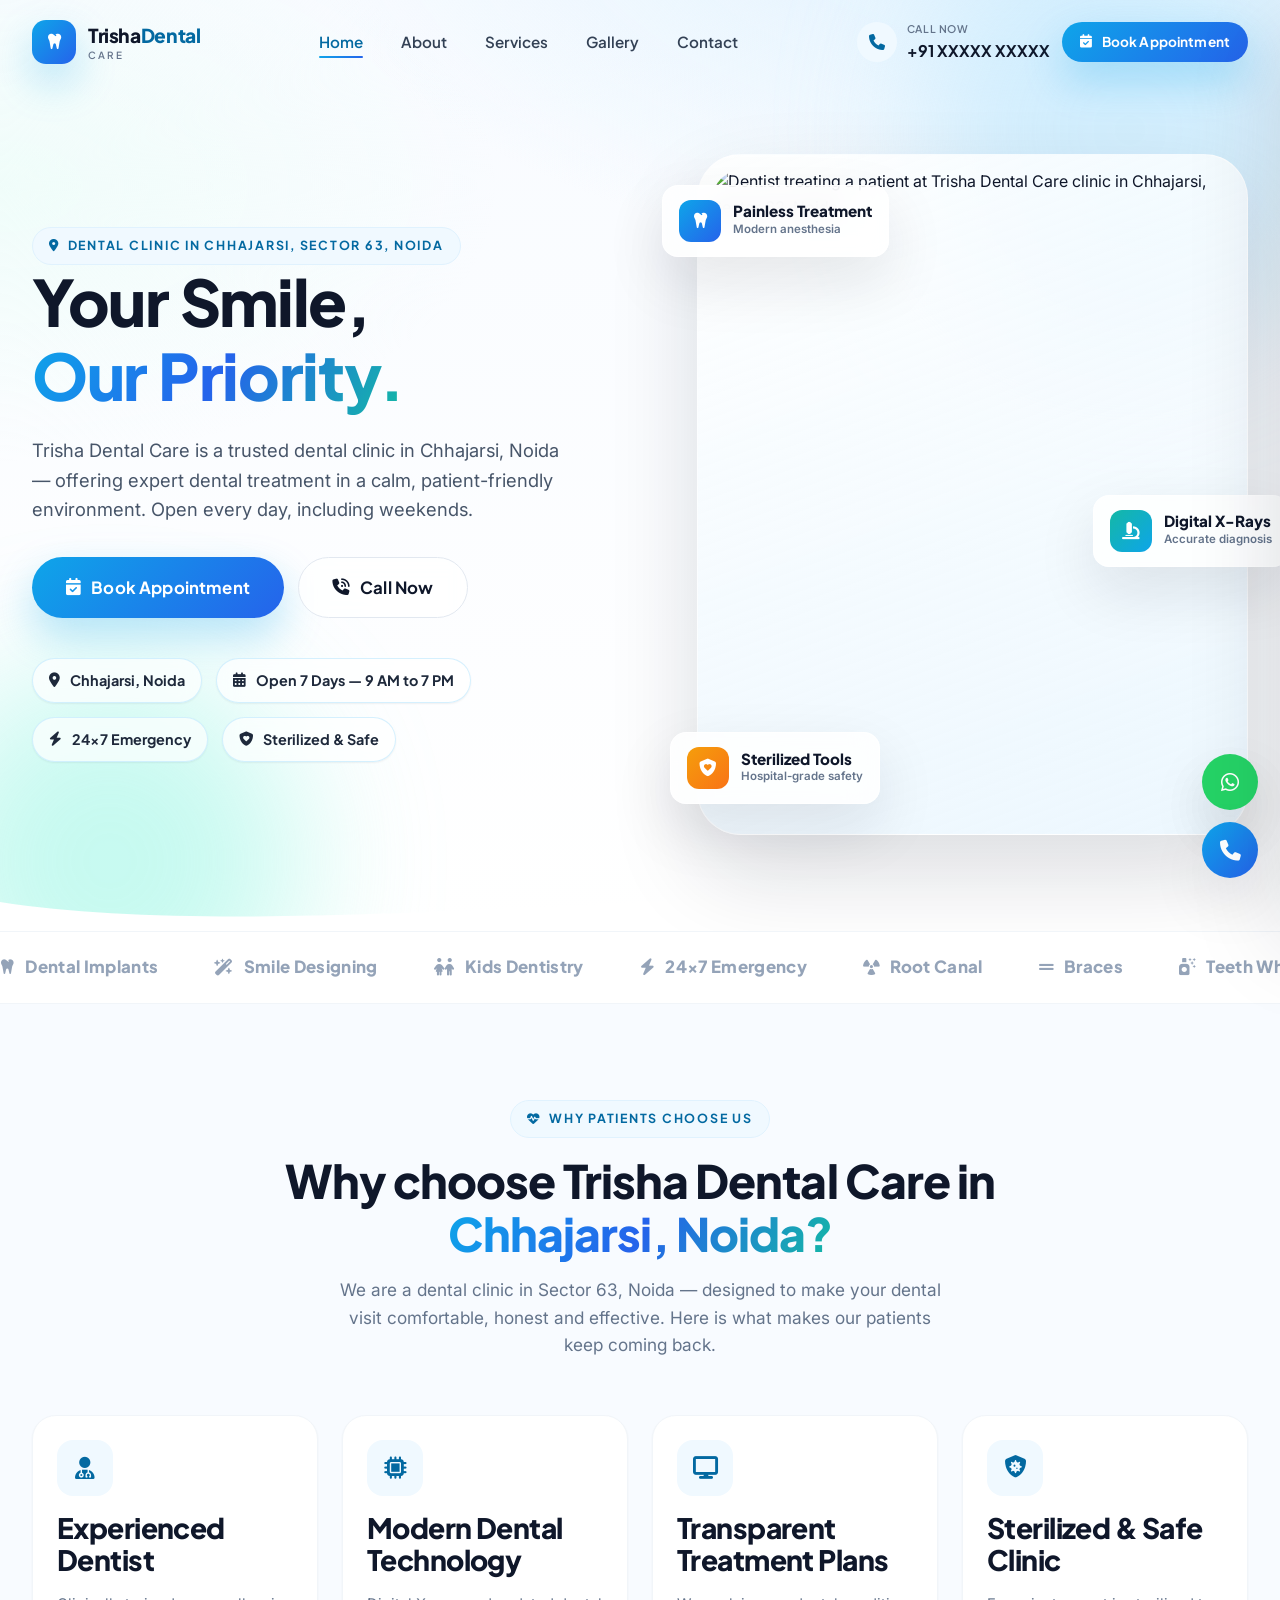
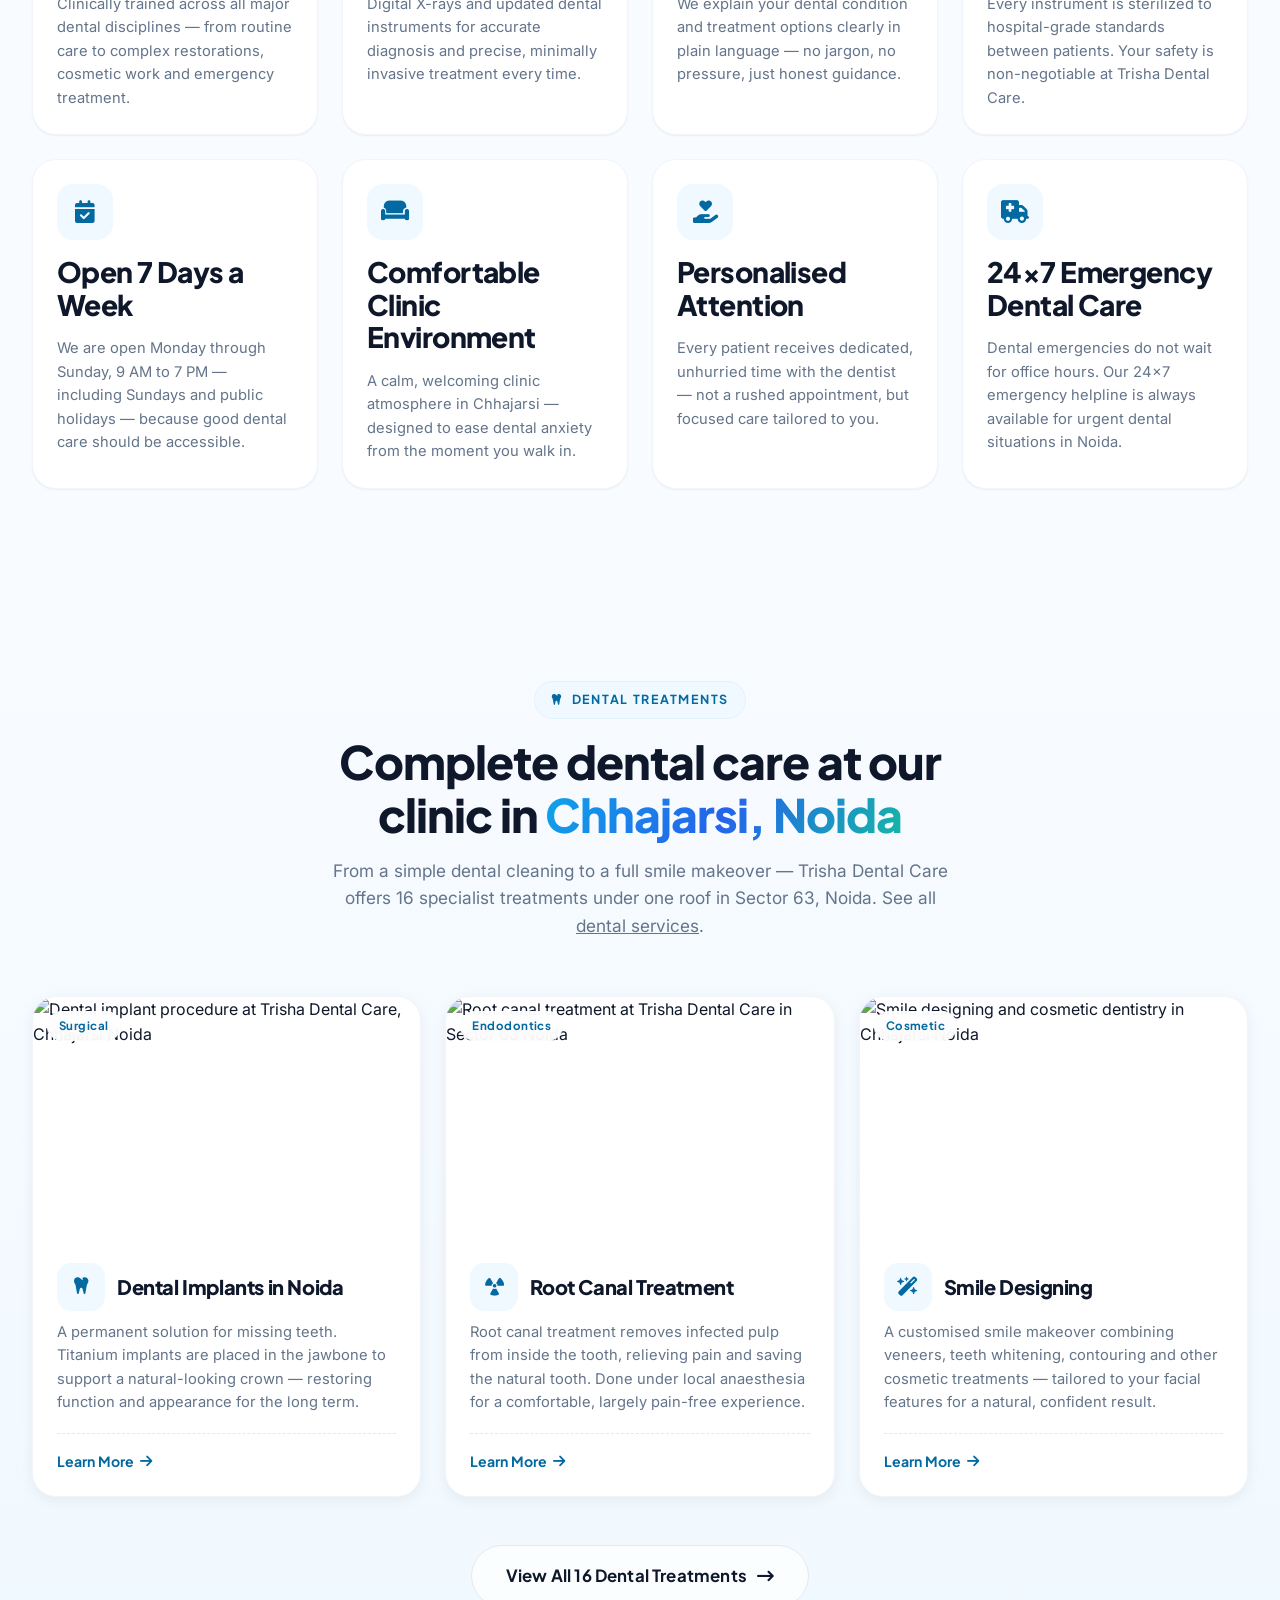
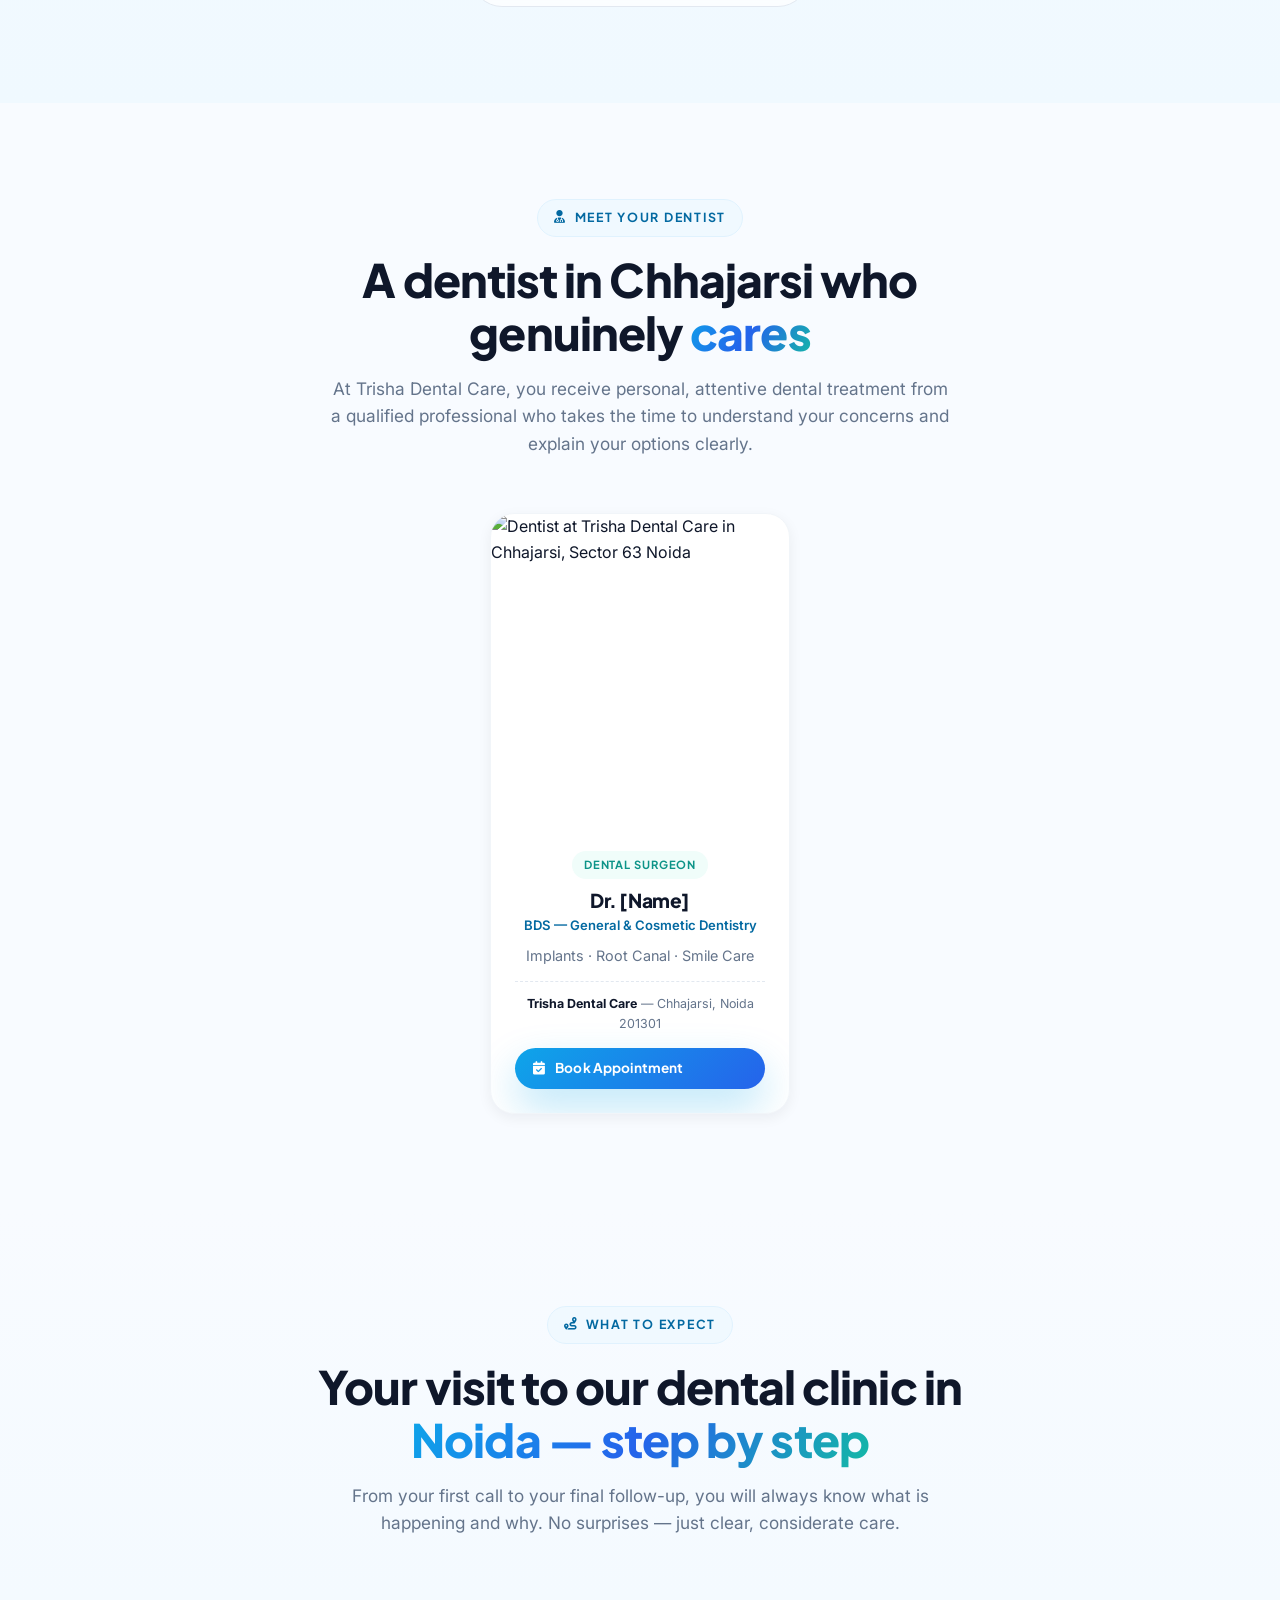
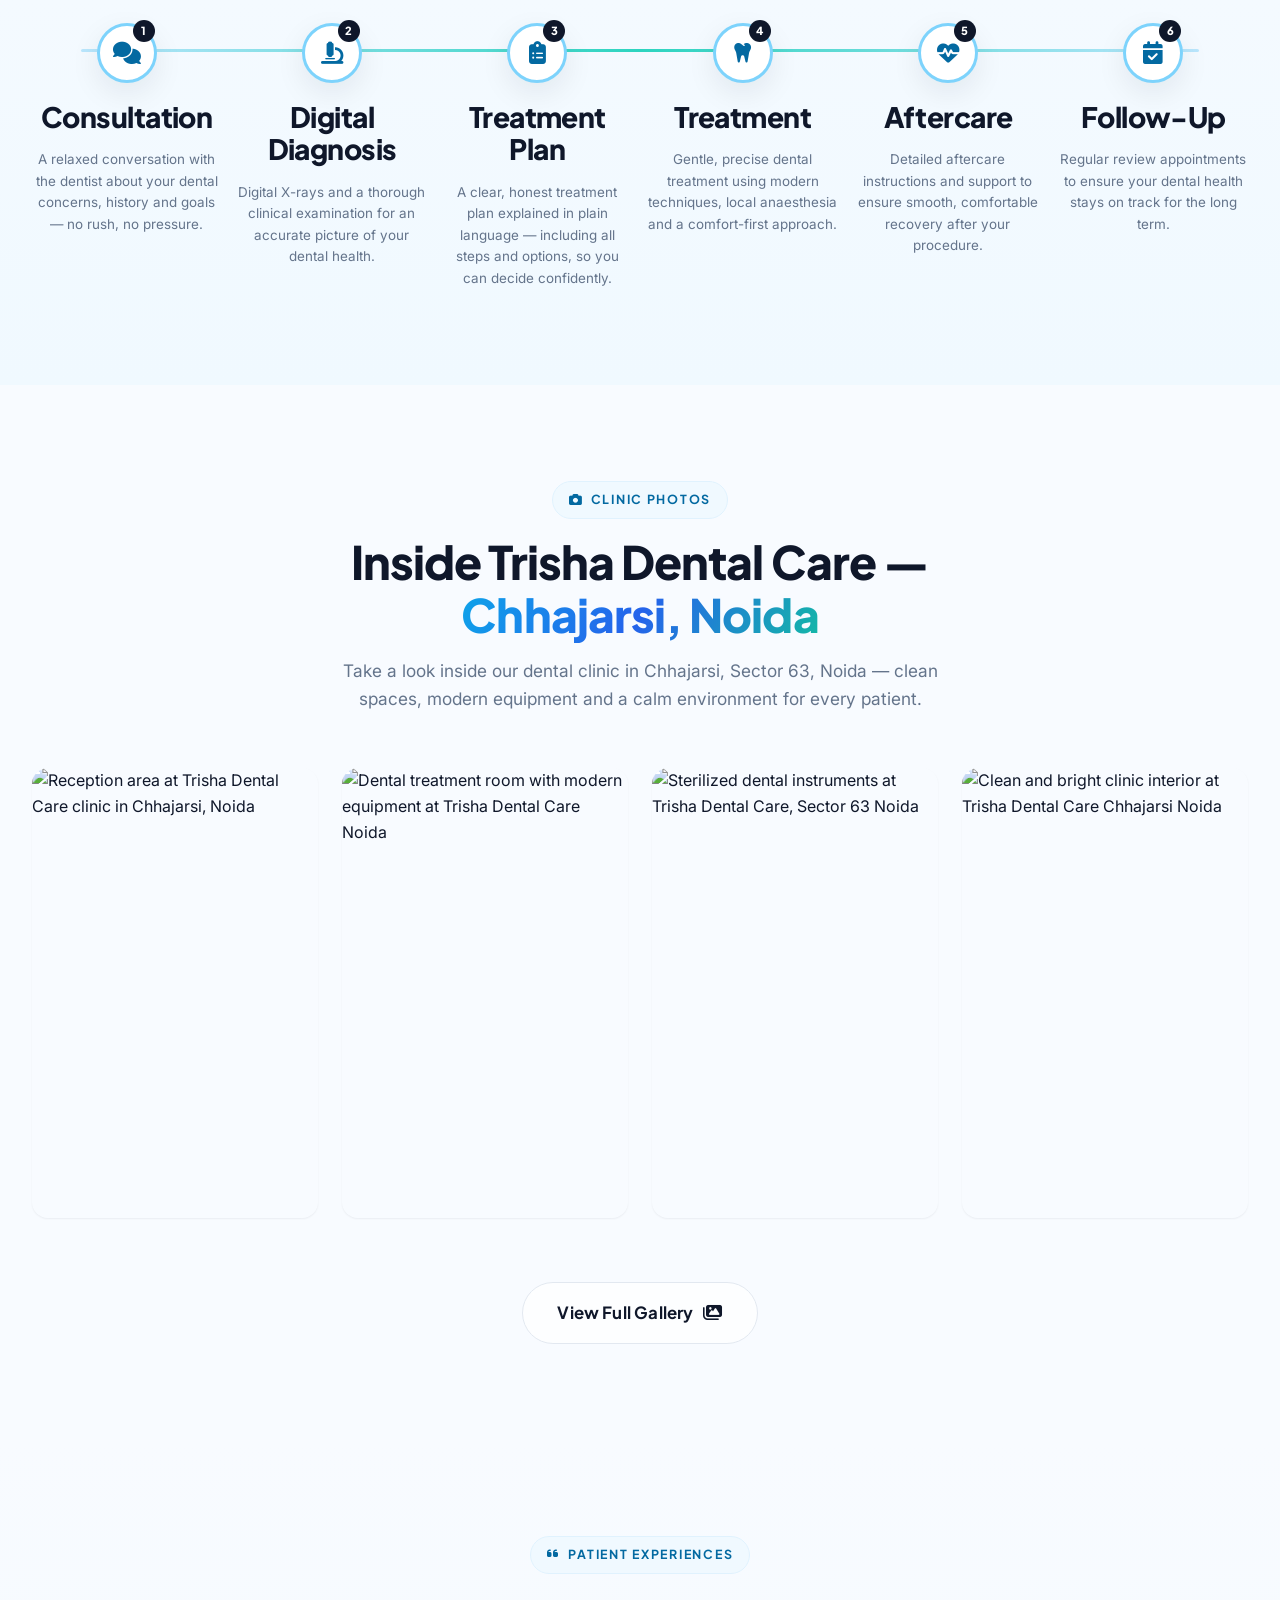
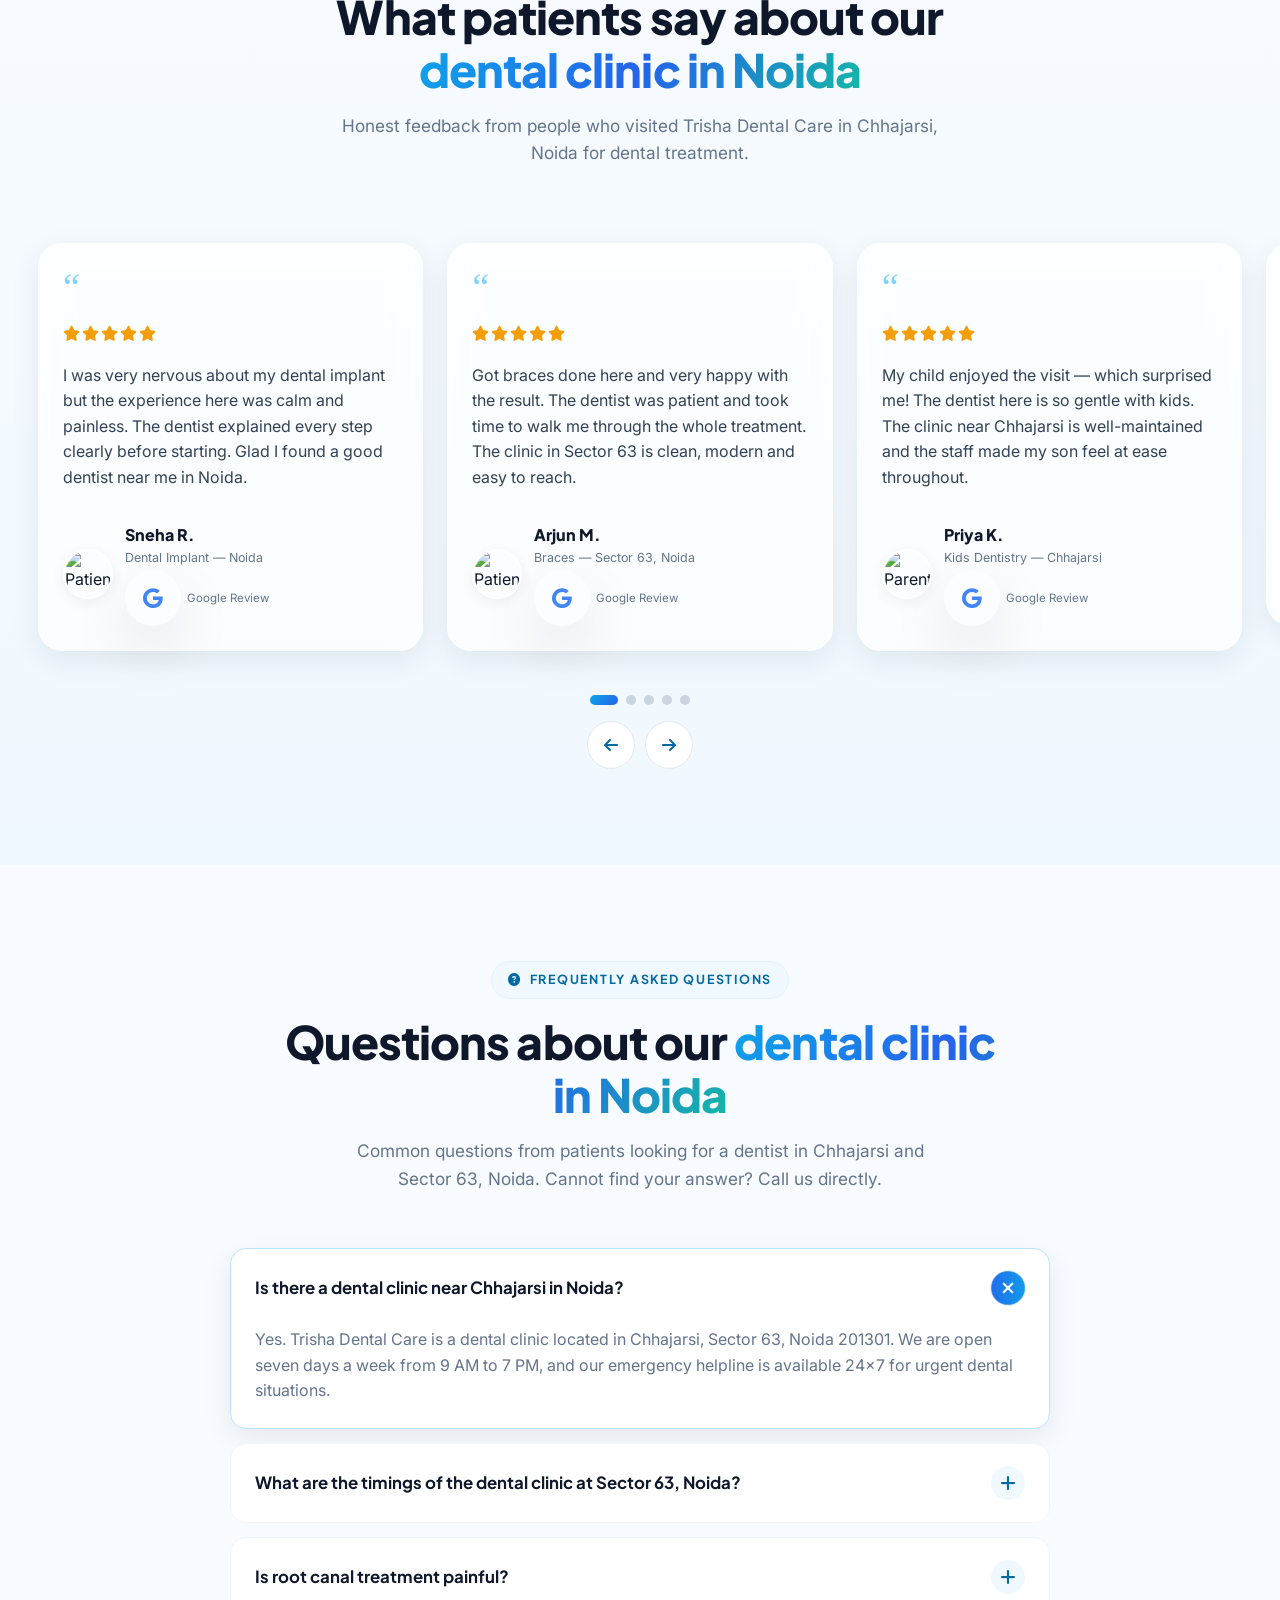
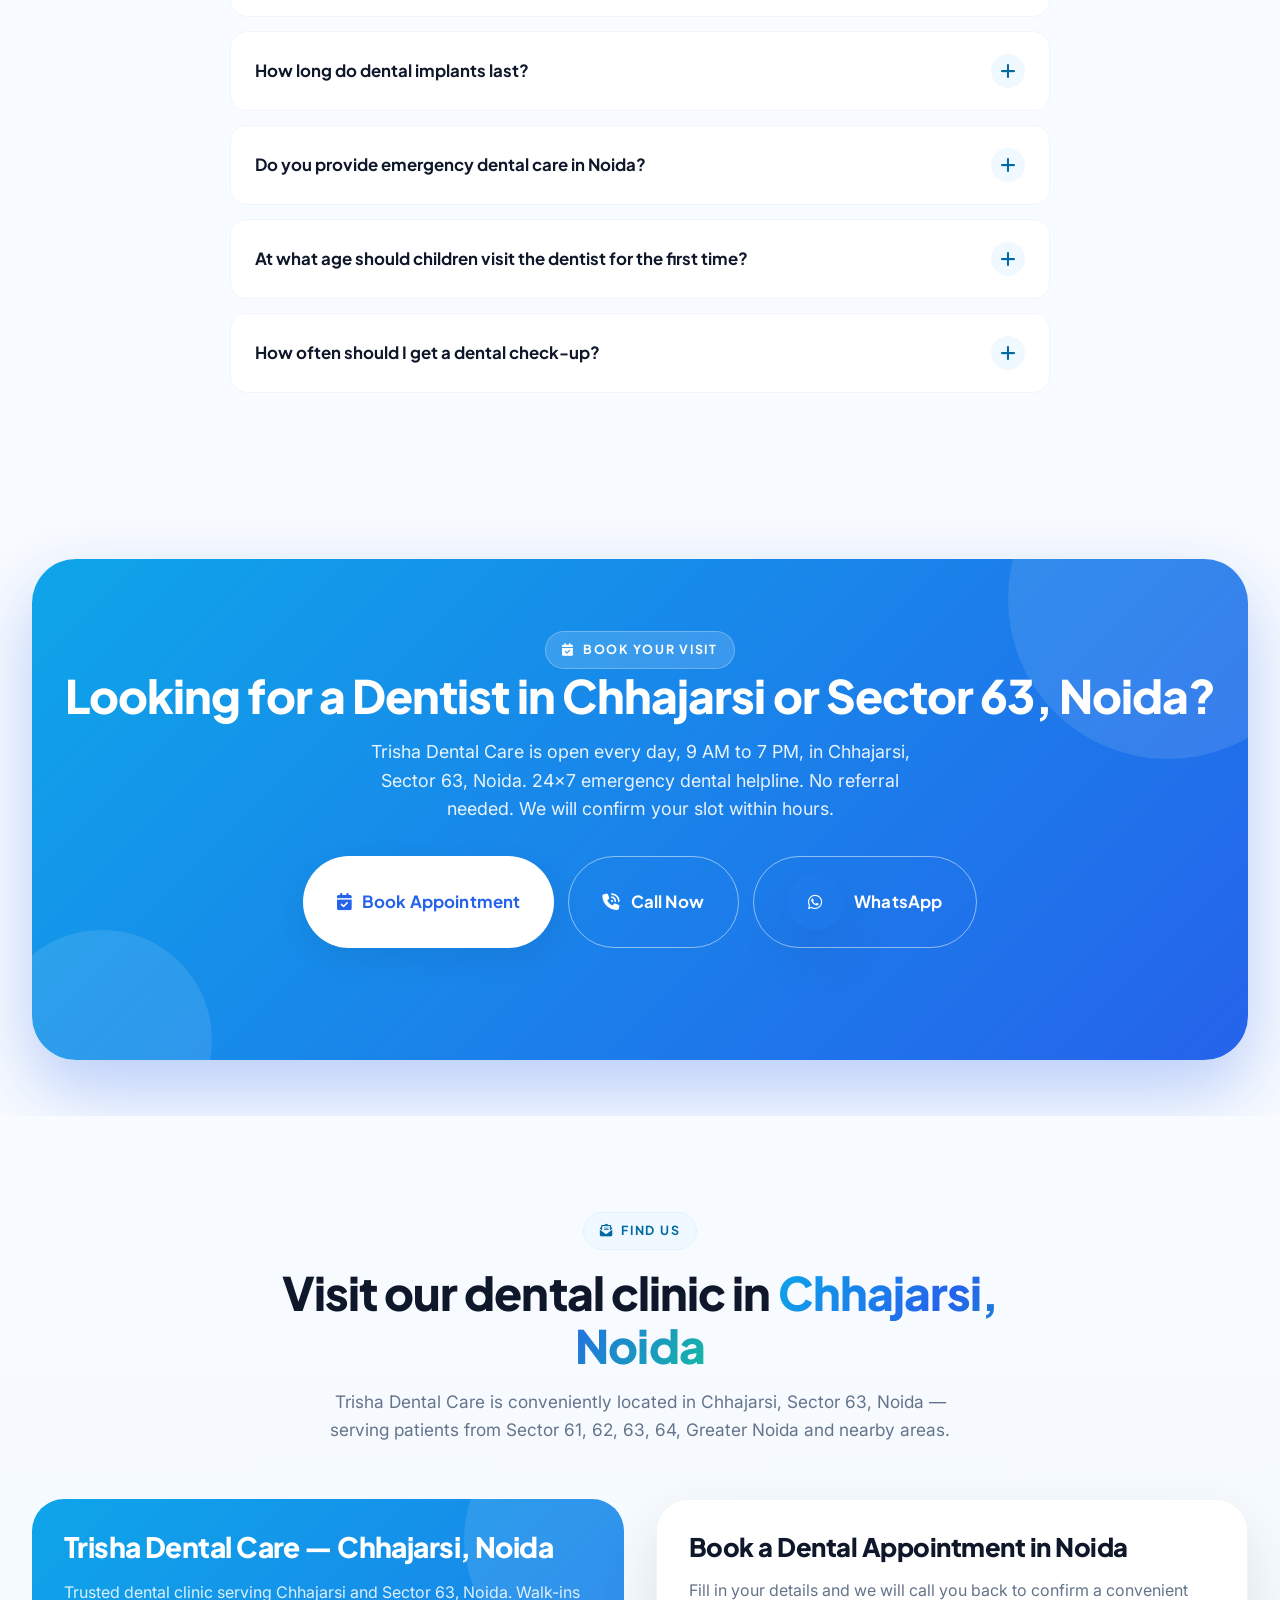
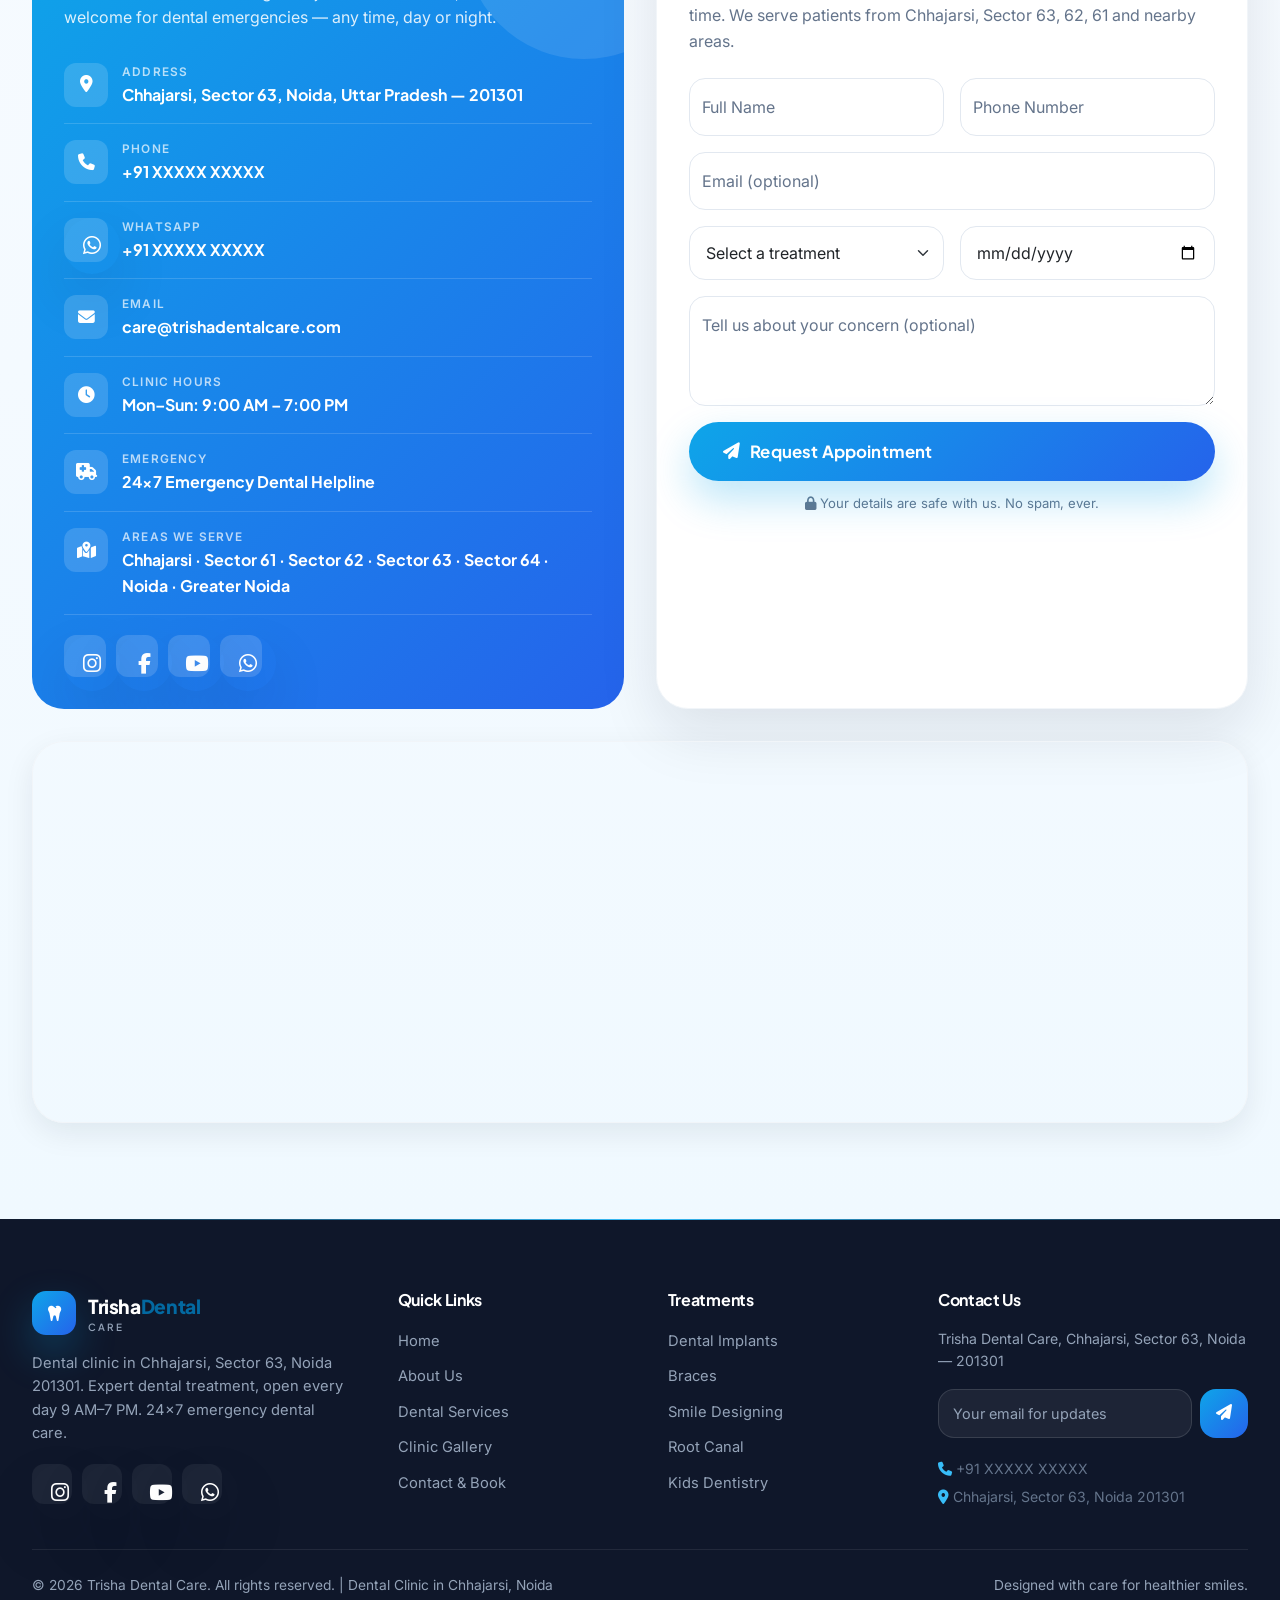
==== commit 530fdfb9: "feat: update clinic location formatting, enhance SEO metadata, and add image gallery placeholders to" ====
--- a/index.html
+++ b/index.html
@@ -48,16 +48,27 @@
   <!-- Custom -->
   <link rel="stylesheet" href="assets/css/style.css" />
 
-  <!-- JSON-LD Structured Data — LocalBusiness + Dentist -->
+  <!-- ===== SCHEMA BLOCK — Dentist + MedicalClinic + Organization + WebSite + FAQ + Breadcrumb ===== -->
+
+  <!-- 1. Dentist (Primary LocalBusiness) -->
   <script type="application/ld+json">
   {
     "@context": "https://schema.org",
-    "@type": "Dentist",
+    "@type": ["Dentist", "MedicalClinic", "LocalBusiness"],
+    "@id": "https://trishadentalcare.com/#dentist",
     "name": "Trisha Dental Care",
-    "description": "Trisha Dental Care is a dental clinic in Chhajarsi, Sector 63, Noida offering implants, root canal, braces, smile designing, kids dentistry and 24x7 emergency dental care.",
+    "legalName": "Trisha Dental Care",
+    "description": "Trisha Dental Care is a dental clinic in Chhajarsi, Sector 63, Noida 201301 offering dental implants, root canal, braces, smile designing, kids dentistry and 24x7 emergency dental care. Open Monday to Sunday, 9 AM to 7 PM.",
     "url": "https://trishadentalcare.com",
     "telephone": "+91-XXXXXXXXXX",
-    "image": "https://images.pexels.com/photos/6627447/pexels-photo-6627447.jpeg",
+    "email": "care@trishadentalcare.com",
+    "image": "https://trishadentalcare.com/assets/images/clinic-photo.jpg",
+    "logo": "https://trishadentalcare.com/assets/images/logo.png",
+    "foundingDate": "2024",
+    "currenciesAccepted": "INR",
+    "paymentAccepted": "Cash, UPI, Debit Card, Credit Card",
+    "priceRange": "₹₹",
+    "medicalSpecialty": "Dentistry",
     "address": {
       "@type": "PostalAddress",
       "streetAddress": "Chhajarsi, Sector 63",
@@ -68,9 +79,10 @@
     },
     "geo": {
       "@type": "GeoCoordinates",
-      "latitude": "28.6139",
-      "longitude": "77.3900"
+      "latitude": "28.5960",
+      "longitude": "77.3718"
     },
+    "hasMap": "https://maps.google.com/?q=Chhajarsi+Sector+63+Noida+201301",
     "openingHoursSpecification": [
       {
         "@type": "OpeningHoursSpecification",
@@ -79,17 +91,95 @@
         "closes": "19:00"
       }
     ],
-    "medicalSpecialty": "Dentistry",
-    "foundingDate": "2024",
-    "currenciesAccepted": "INR",
-    "paymentAccepted": "Cash, UPI, Card",
-    "areaServed": ["Chhajarsi", "Sector 63 Noida", "Sector 62 Noida", "Sector 61 Noida", "Noida", "Greater Noida"],
-    "hasMap": "https://maps.google.com/?q=Chhajarsi+Noida+201301",
+    "specialOpeningHoursSpecification": [
+      {
+        "@type": "OpeningHoursSpecification",
+        "name": "Emergency Dental Care",
+        "dayOfWeek": ["Monday","Tuesday","Wednesday","Thursday","Friday","Saturday","Sunday"],
+        "opens": "00:00",
+        "closes": "23:59"
+      }
+    ],
+    "areaServed": [
+      { "@type": "City", "name": "Noida" },
+      { "@type": "Neighborhood", "name": "Chhajarsi" },
+      { "@type": "Neighborhood", "name": "Sector 63 Noida" },
+      { "@type": "Neighborhood", "name": "Sector 62 Noida" },
+      { "@type": "Neighborhood", "name": "Sector 61 Noida" },
+      { "@type": "Neighborhood", "name": "Sector 64 Noida" },
+      { "@type": "City", "name": "Greater Noida" }
+    ],
+    "availableService": [
+      { "@type": "MedicalProcedure", "name": "Dental Implants" },
+      { "@type": "MedicalProcedure", "name": "Root Canal Treatment" },
+      { "@type": "MedicalProcedure", "name": "Braces" },
+      { "@type": "MedicalProcedure", "name": "Smile Designing" },
+      { "@type": "MedicalProcedure", "name": "Teeth Whitening" },
+      { "@type": "MedicalProcedure", "name": "Kids Dentistry" },
+      { "@type": "MedicalProcedure", "name": "Tooth Extraction" },
+      { "@type": "MedicalProcedure", "name": "Wisdom Tooth Removal" },
+      { "@type": "MedicalProcedure", "name": "Dentures" },
+      { "@type": "MedicalProcedure", "name": "Crowns and Bridges" },
+      { "@type": "MedicalProcedure", "name": "Veneers" },
+      { "@type": "MedicalProcedure", "name": "Gum Treatment" },
+      { "@type": "MedicalProcedure", "name": "Dental Filling" },
+      { "@type": "MedicalProcedure", "name": "Scaling and Polishing" },
+      { "@type": "MedicalProcedure", "name": "Emergency Dentistry" }
+    ],
     "sameAs": []
   }
   </script>
 
-  <!-- FAQ Schema for AI/Voice Search -->
+  <!-- 2. Organization -->
+  <script type="application/ld+json">
+  {
+    "@context": "https://schema.org",
+    "@type": "Organization",
+    "@id": "https://trishadentalcare.com/#organization",
+    "name": "Trisha Dental Care",
+    "url": "https://trishadentalcare.com",
+    "logo": {
+      "@type": "ImageObject",
+      "url": "https://trishadentalcare.com/assets/images/logo.png",
+      "width": 200,
+      "height": 60
+    },
+    "contactPoint": [
+      {
+        "@type": "ContactPoint",
+        "telephone": "+91-XXXXXXXXXX",
+        "contactType": "customer service",
+        "areaServed": "IN",
+        "availableLanguage": ["Hindi", "English"]
+      },
+      {
+        "@type": "ContactPoint",
+        "telephone": "+91-XXXXXXXXXX",
+        "contactType": "emergency",
+        "areaServed": "IN",
+        "availableLanguage": ["Hindi", "English"],
+        "hoursAvailable": "Mo-Su 00:00-23:59"
+      }
+    ],
+    "sameAs": []
+  }
+  </script>
+
+  <!-- 3. WebSite (Sitelinks Searchbox) -->
+  <script type="application/ld+json">
+  {
+    "@context": "https://schema.org",
+    "@type": "WebSite",
+    "@id": "https://trishadentalcare.com/#website",
+    "name": "Trisha Dental Care",
+    "url": "https://trishadentalcare.com",
+    "description": "Dental clinic in Chhajarsi, Sector 63, Noida — expert dental treatments, open 7 days a week, 24x7 emergency care.",
+    "inLanguage": "en-IN",
+    "publisher": { "@id": "https://trishadentalcare.com/#organization" }
+  }
+  </script>
+
+  <!-- 4. FAQPage — Voice Search / AI / Featured Snippets -->
   <script type="application/ld+json">
   {
     "@context": "https://schema.org",
@@ -100,15 +190,15 @@
         "name": "Is there a dental clinic in Chhajarsi, Noida?",
         "acceptedAnswer": {
           "@type": "Answer",
-          "text": "Yes. Trisha Dental Care is a dental clinic located in Chhajarsi, Sector 63, Noida 201301. We are open Monday to Sunday from 9 AM to 7 PM and offer 24x7 emergency dental care."
+          "text": "Yes. Trisha Dental Care is a dental clinic in Chhajarsi, Sector 63, Noida 201301 — near the Sector 62 and Sector 63 areas. Open Monday to Sunday from 9 AM to 7 PM with 24x7 emergency dental care."
         }
       },
       {
         "@type": "Question",
-        "name": "What are the timings of Trisha Dental Care?",
+        "name": "What are the timings of Trisha Dental Care in Noida?",
         "acceptedAnswer": {
           "@type": "Answer",
-          "text": "Trisha Dental Care is open every day from Monday to Sunday, 9:00 AM to 7:00 PM. For dental emergencies, our helpline is available 24 hours a day, 7 days a week."
+          "text": "Trisha Dental Care is open every day — Monday to Sunday — from 9:00 AM to 7:00 PM. The clinic is located in Chhajarsi, Sector 63, Noida. For dental emergencies, the helpline is available 24 hours a day, 7 days a week."
         }
       },
       {
@@ -116,33 +206,36 @@
         "name": "Does Trisha Dental Care offer emergency dental treatment?",
         "acceptedAnswer": {
           "@type": "Answer",
-          "text": "Yes. Trisha Dental Care provides 24x7 emergency dental care for situations like severe toothache, broken teeth, swelling or dental trauma. Call our emergency helpline any time."
+          "text": "Yes. Trisha Dental Care provides 24x7 emergency dental care for severe toothache, broken teeth, dental abscess, swelling or trauma. Call the emergency helpline any time — available for patients in Chhajarsi, Sector 63 and nearby Noida areas."
         }
       },
       {
         "@type": "Question",
-        "name": "Which treatments are available at Trisha Dental Care in Noida?",
+        "name": "Which dental treatments are available at Trisha Dental Care, Noida?",
         "acceptedAnswer": {
           "@type": "Answer",
-          "text": "Trisha Dental Care offers dental implants, root canal treatment, braces, smile designing, teeth whitening, kids dentistry, tooth extraction, wisdom tooth removal, dentures, crowns and bridges, veneers, gum treatment, cosmetic dentistry, dental filling, scaling and polishing, and emergency dentistry."
+          "text": "Trisha Dental Care in Chhajarsi, Noida offers dental implants, root canal treatment, braces, smile designing, teeth whitening, kids dentistry, tooth extraction, wisdom tooth removal, dentures, crowns and bridges, veneers, gum treatment, cosmetic dentistry, dental filling, scaling and polishing, and 24x7 emergency dentistry."
+        }
+      },
+      {
+        "@type": "Question",
+        "name": "Is Trisha Dental Care near Sector 62 Noida?",
+        "acceptedAnswer": {
+          "@type": "Answer",
+          "text": "Yes. Trisha Dental Care is located in Chhajarsi, Sector 63, Noida — easily accessible from Sector 62, Sector 61, Sector 64 and other nearby areas of Noida."
         }
       }
     ]
   }
   </script>
 
-  <!-- Breadcrumb Schema -->
+  <!-- 5. BreadcrumbList -->
   <script type="application/ld+json">
   {
     "@context": "https://schema.org",
     "@type": "BreadcrumbList",
     "itemListElement": [
-      {
-        "@type": "ListItem",
-        "position": 1,
-        "name": "Home",
-        "item": "https://trishadentalcare.com/"
-      }
+      { "@type": "ListItem", "position": 1, "name": "Home", "item": "https://trishadentalcare.com/" }
     ]
   }
   </script>
@@ -726,7 +819,7 @@
       <div class="cta-band" data-aos="zoom-in">
         <span class="eyebrow"><i class="fas fa-calendar-check"></i> Book Your Visit</span>
         <h2>Looking for a Dentist in Chhajarsi or Sector 63, Noida?</h2>
-        <p>Book an appointment at Trisha Dental Care — open every day, 9 AM to 7 PM. Emergency dental care available 24×7. We will call you back to confirm.</p>
+        <p>Trisha Dental Care is open every day, 9 AM to 7 PM, in Chhajarsi, Sector 63, Noida. 24×7 emergency dental helpline. No referral needed. We will confirm your slot within hours.</p>
         <div class="hero-cta">
           <a href="contact.html#book" class="btn btn-white btn-lg"><i class="fas fa-calendar-check"></i> Book Appointment</a>
           <a href="tel:+91XXXXXXXXXX" class="btn btn-light-ghost btn-lg"><i class="fas fa-phone-volume"></i> Call Now</a>
@@ -776,6 +869,10 @@
           <div class="ci-item">
             <span class="ci-ico"><i class="fas fa-truck-medical"></i></span>
             <div><div class="ci-label">Emergency</div><div class="ci-value">24×7 Emergency Dental Helpline</div></div>
+          </div>
+          <div class="ci-item">
+            <span class="ci-ico"><i class="fas fa-map-location-dot"></i></span>
+            <div><div class="ci-label">Areas We Serve</div><div class="ci-value">Chhajarsi · Sector 61 · Sector 62 · Sector 63 · Sector 64 · Noida · Greater Noida</div></div>
           </div>
 
           <div class="ci-socials">
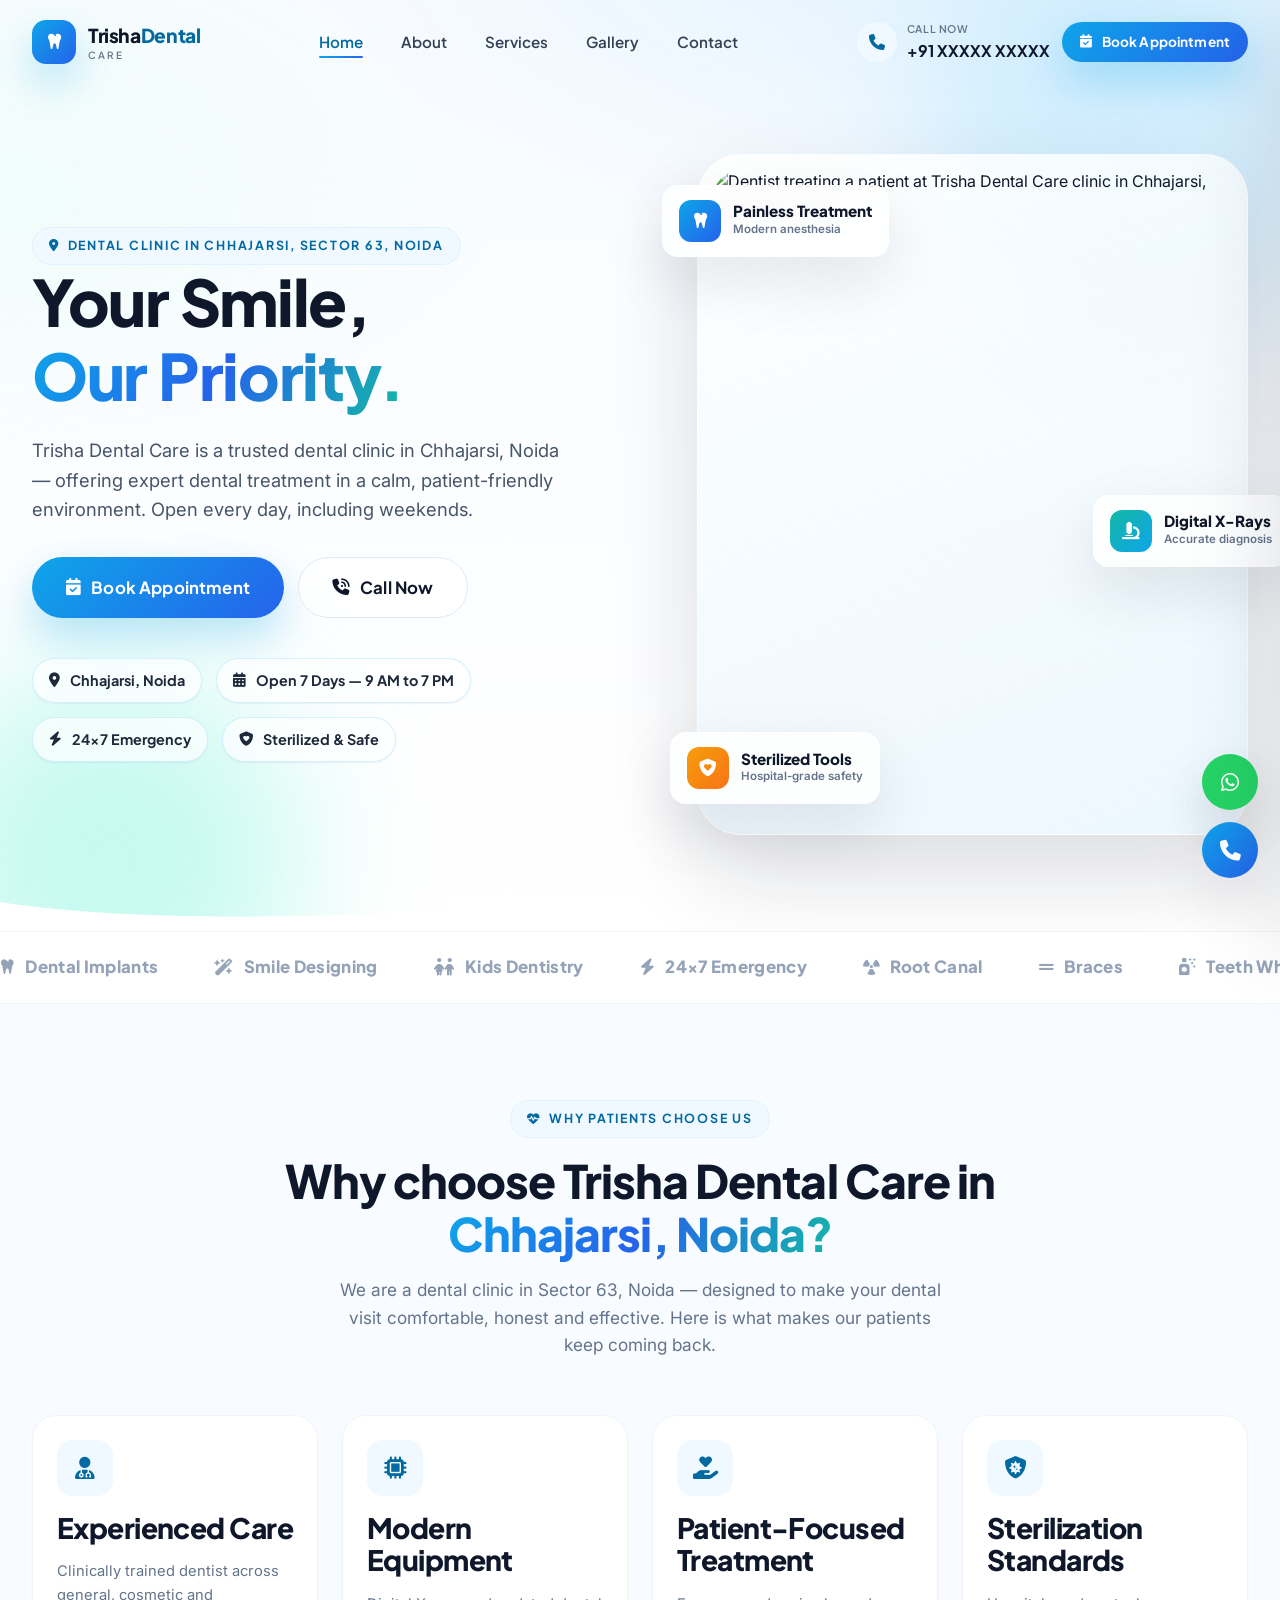
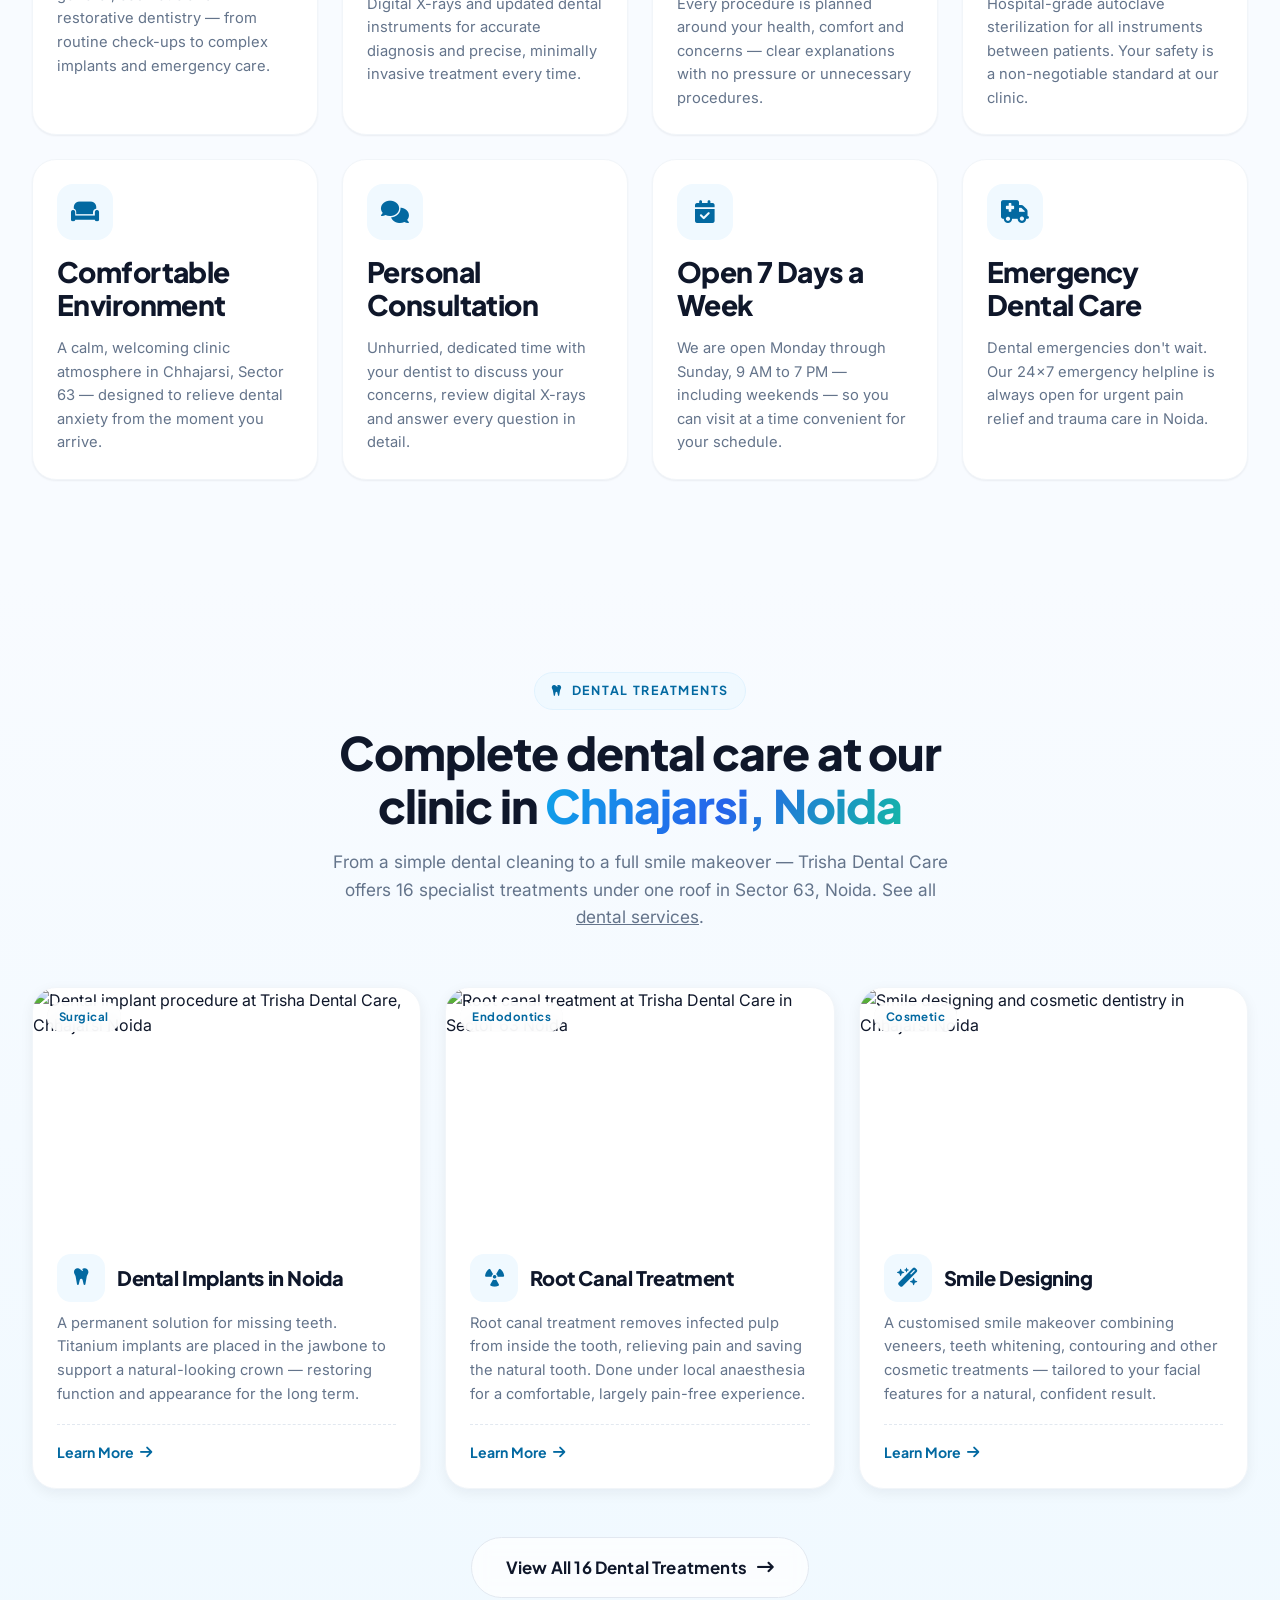
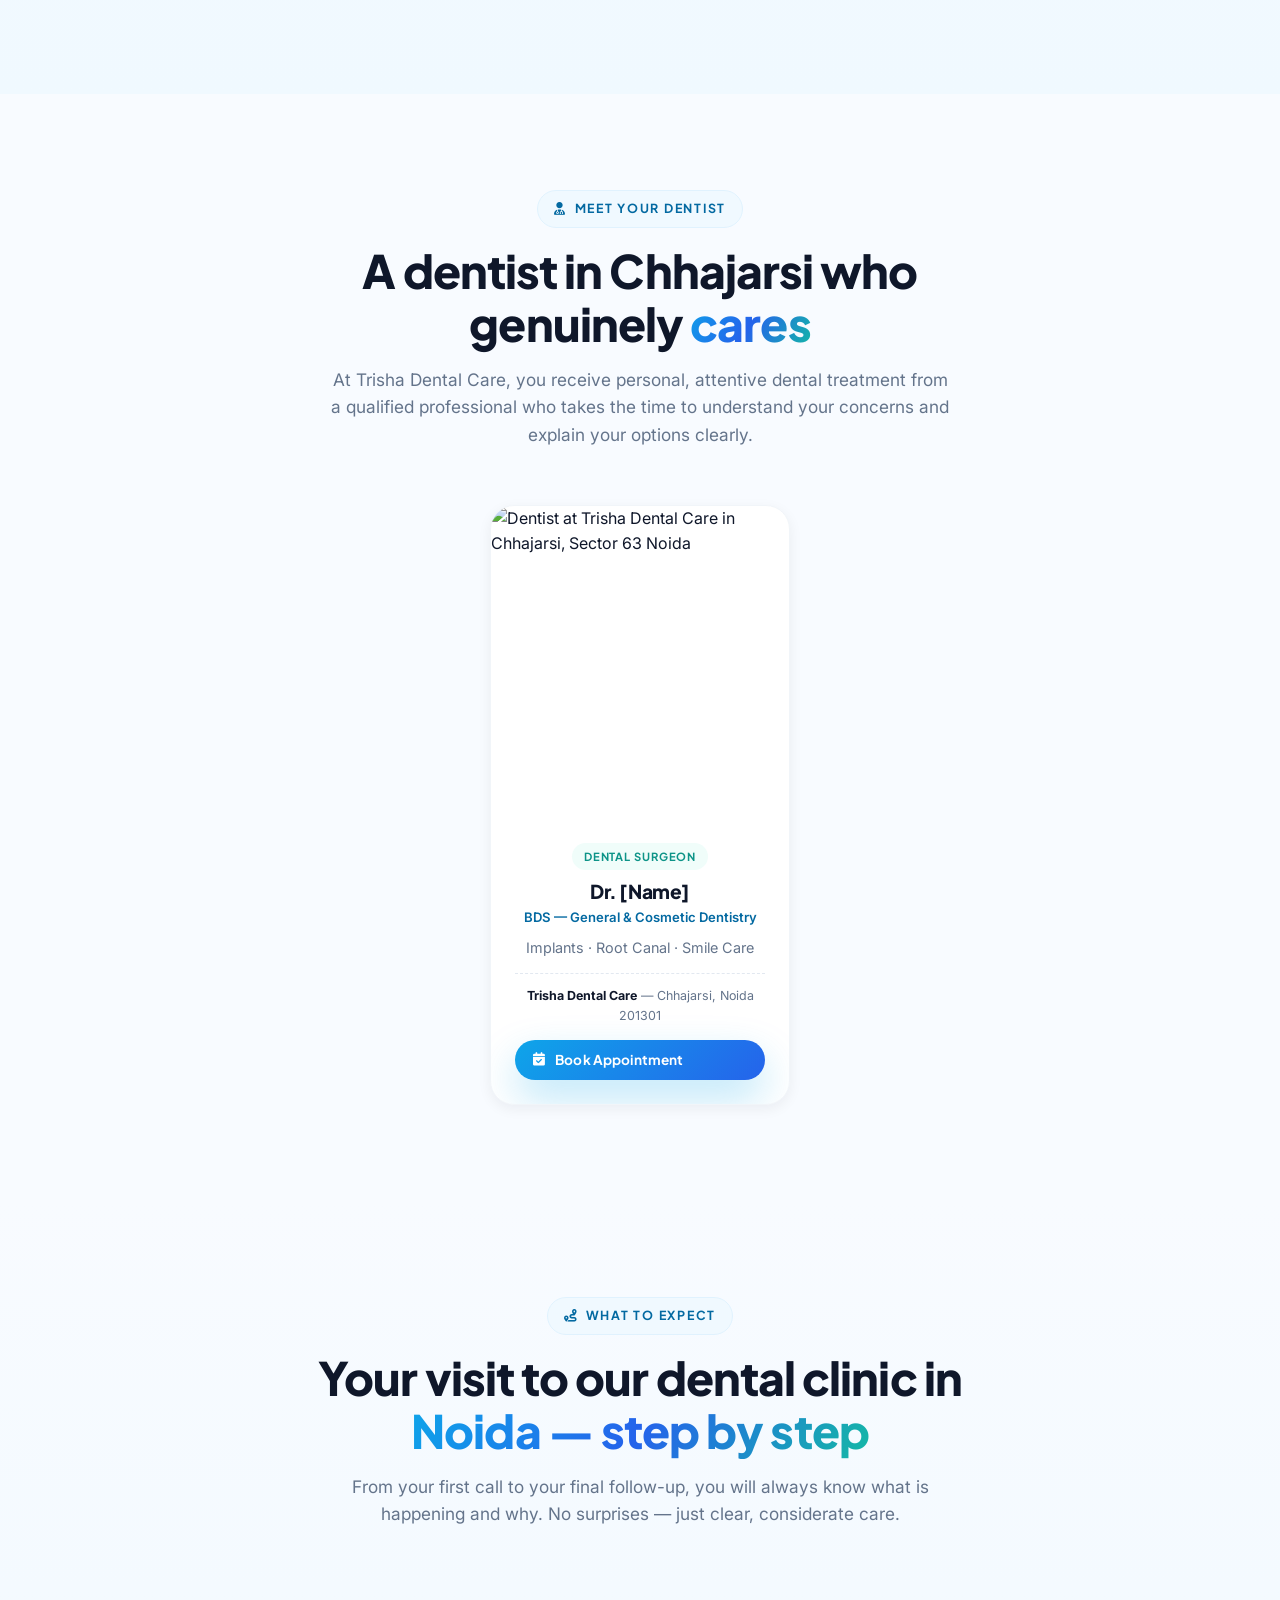
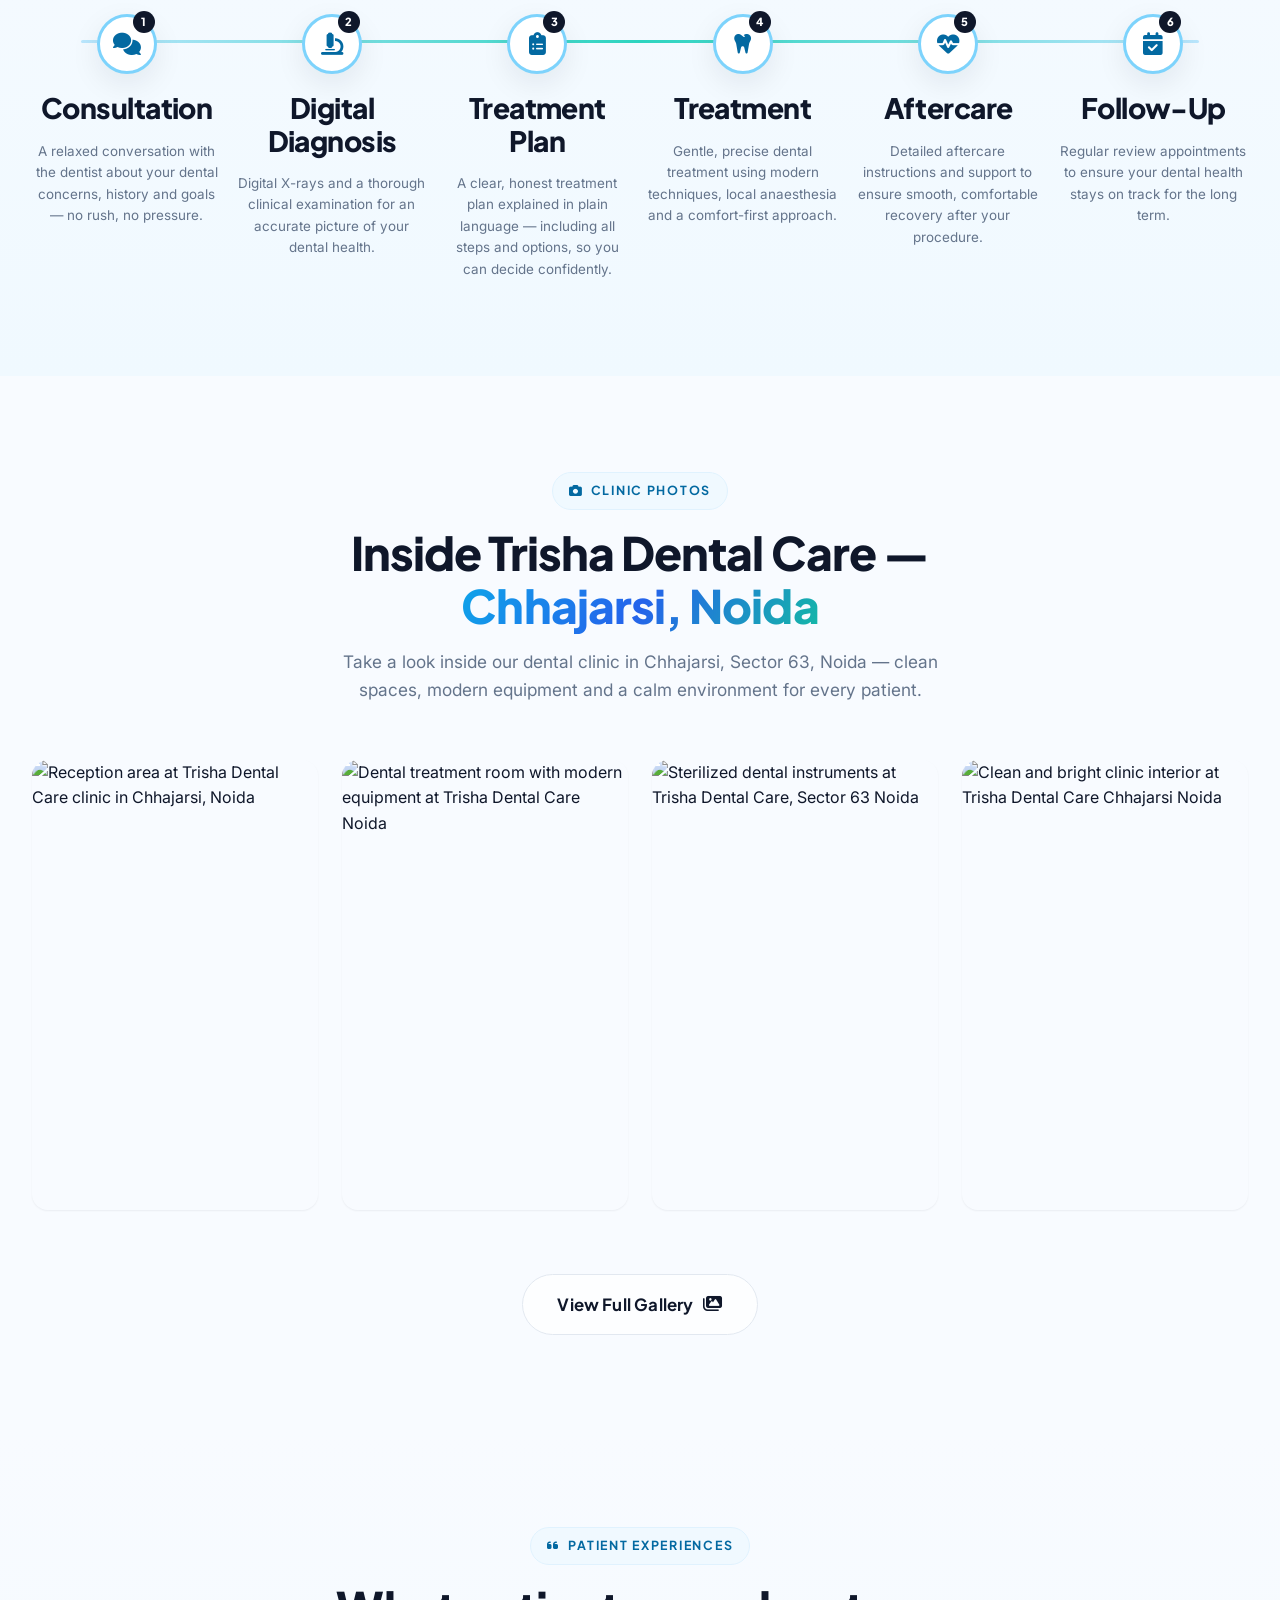
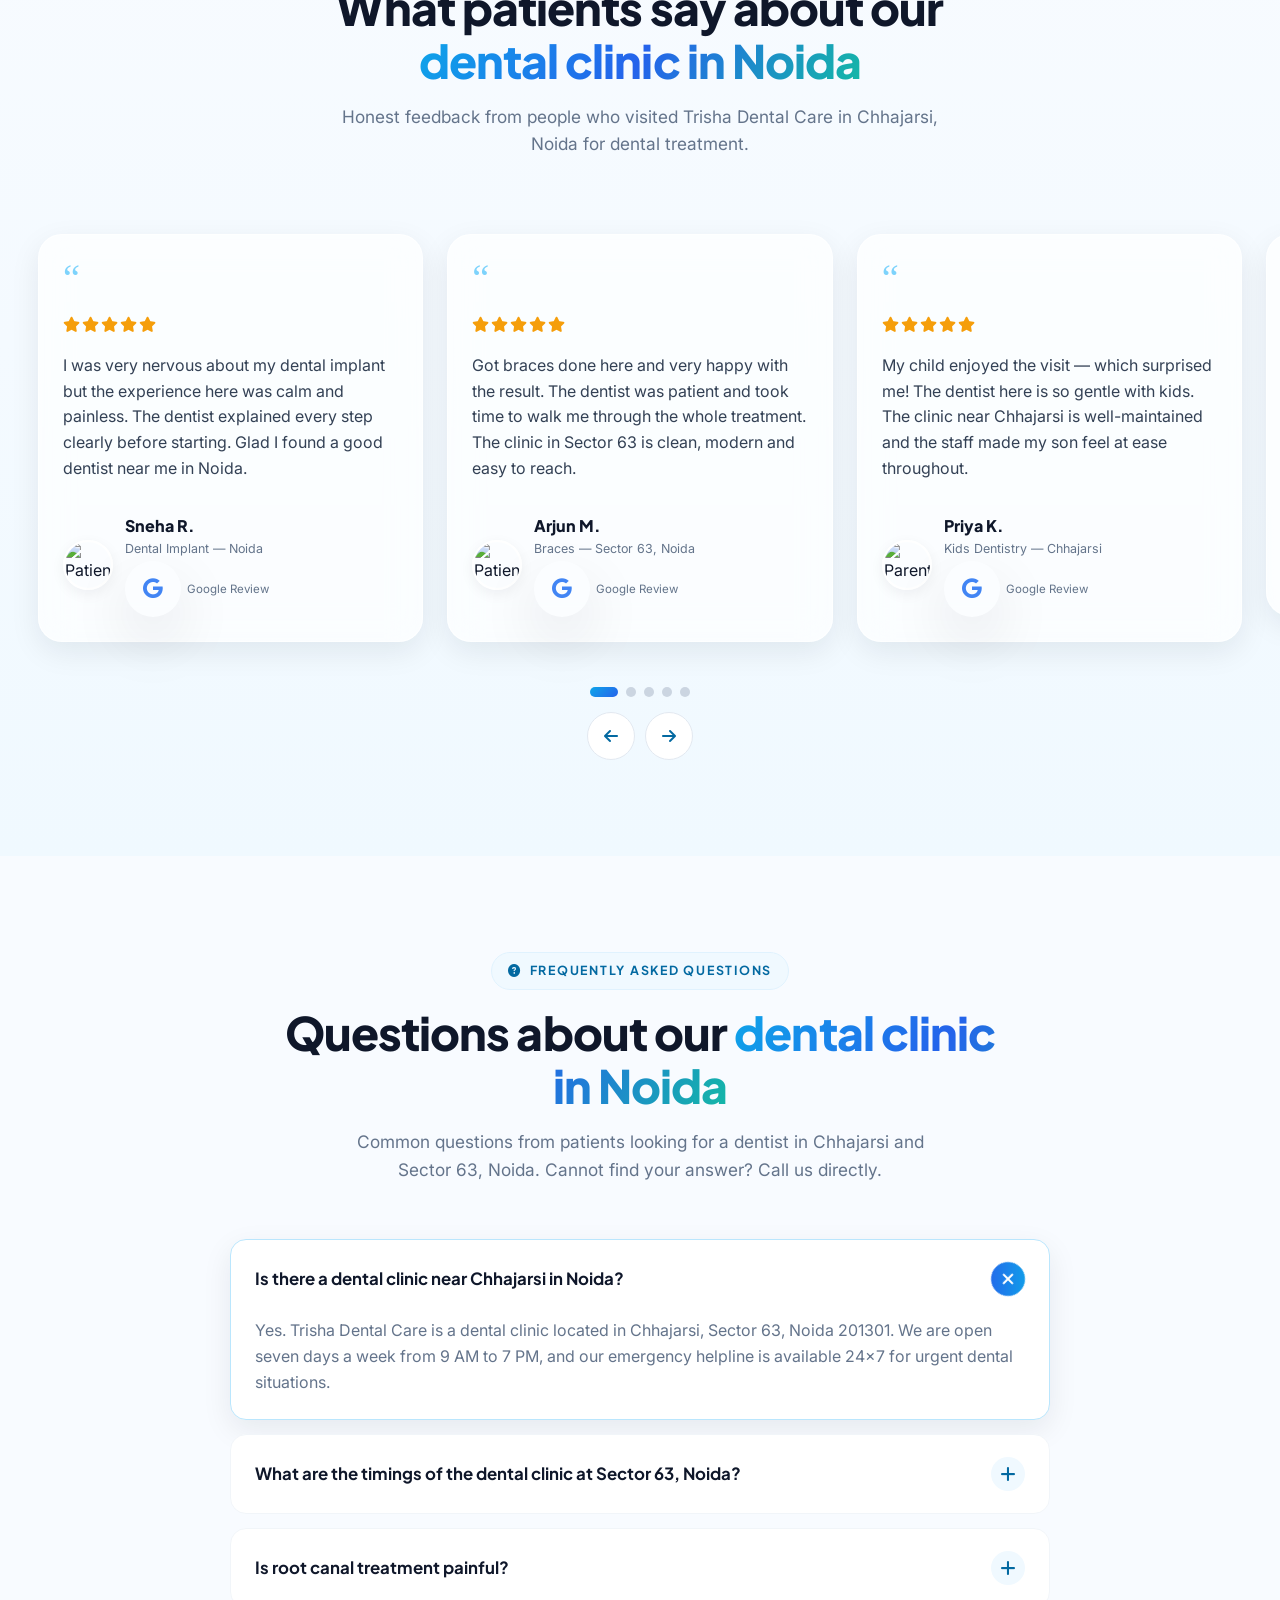
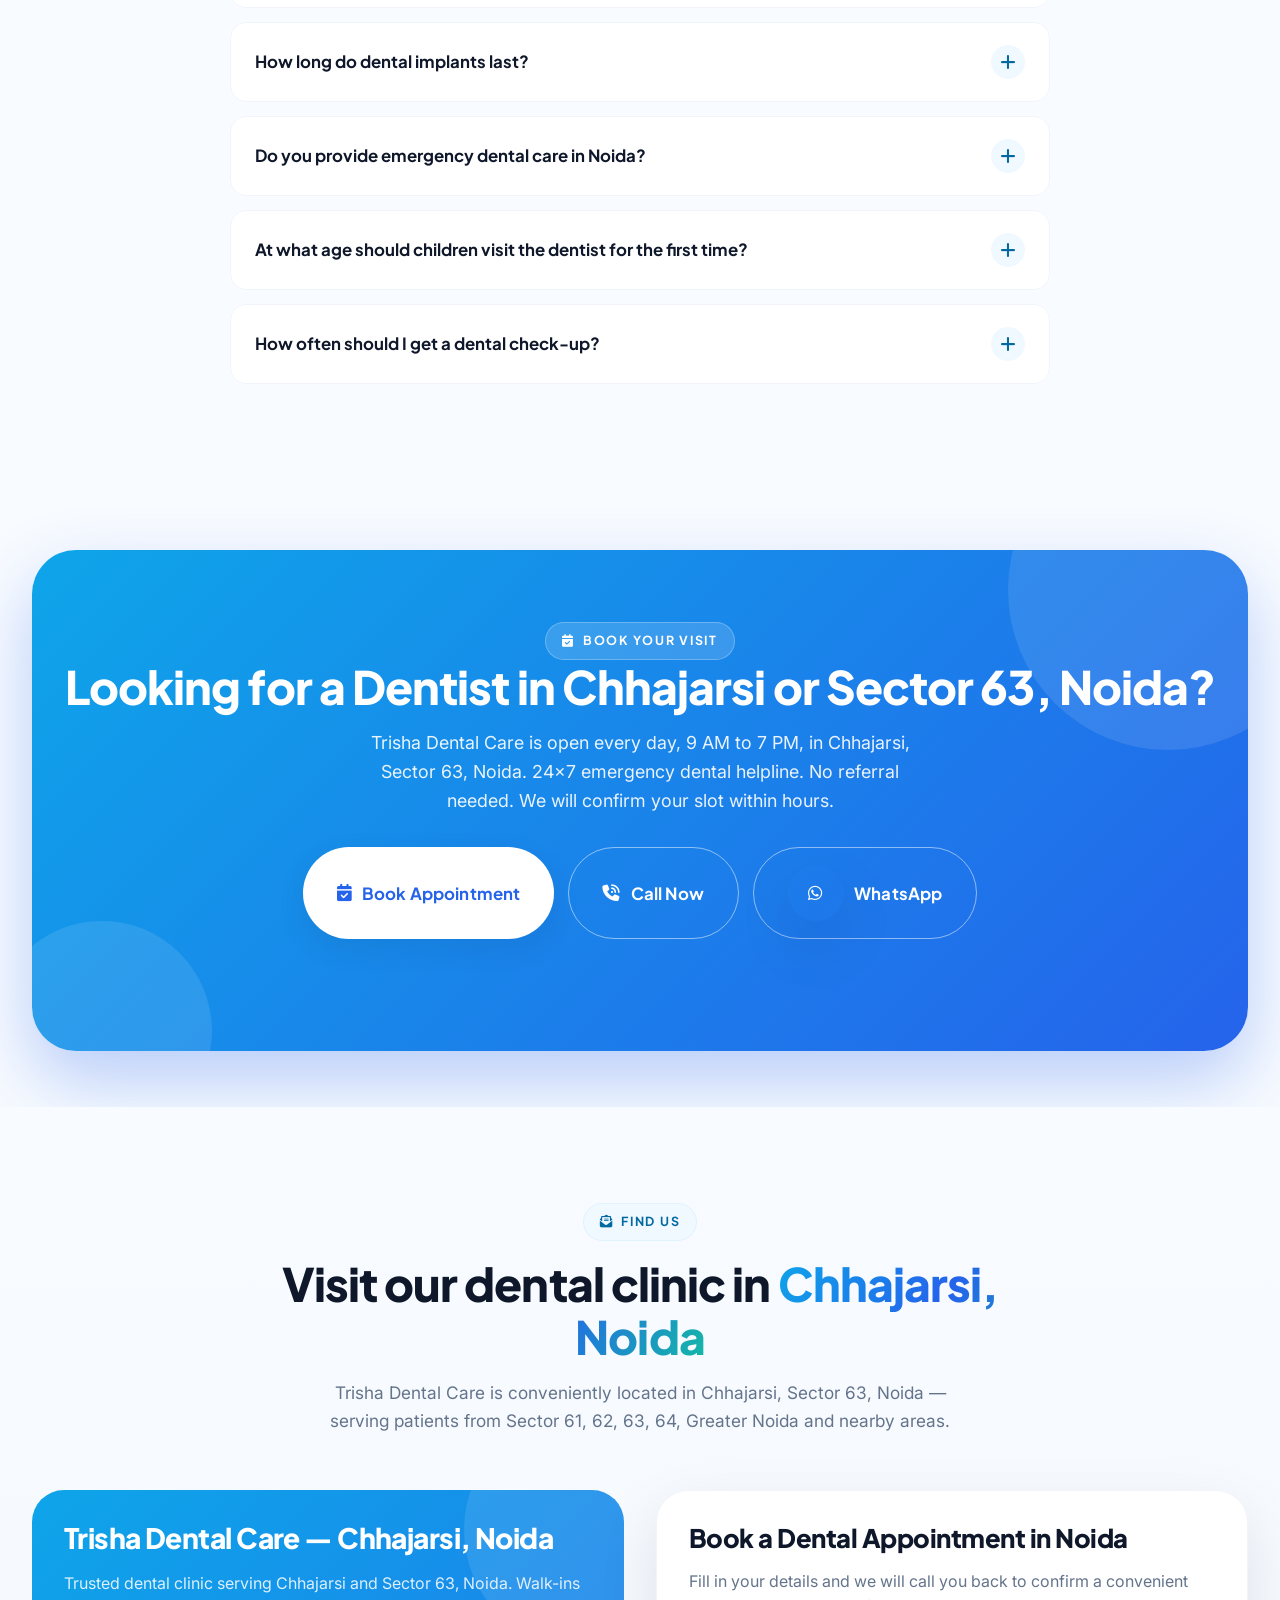
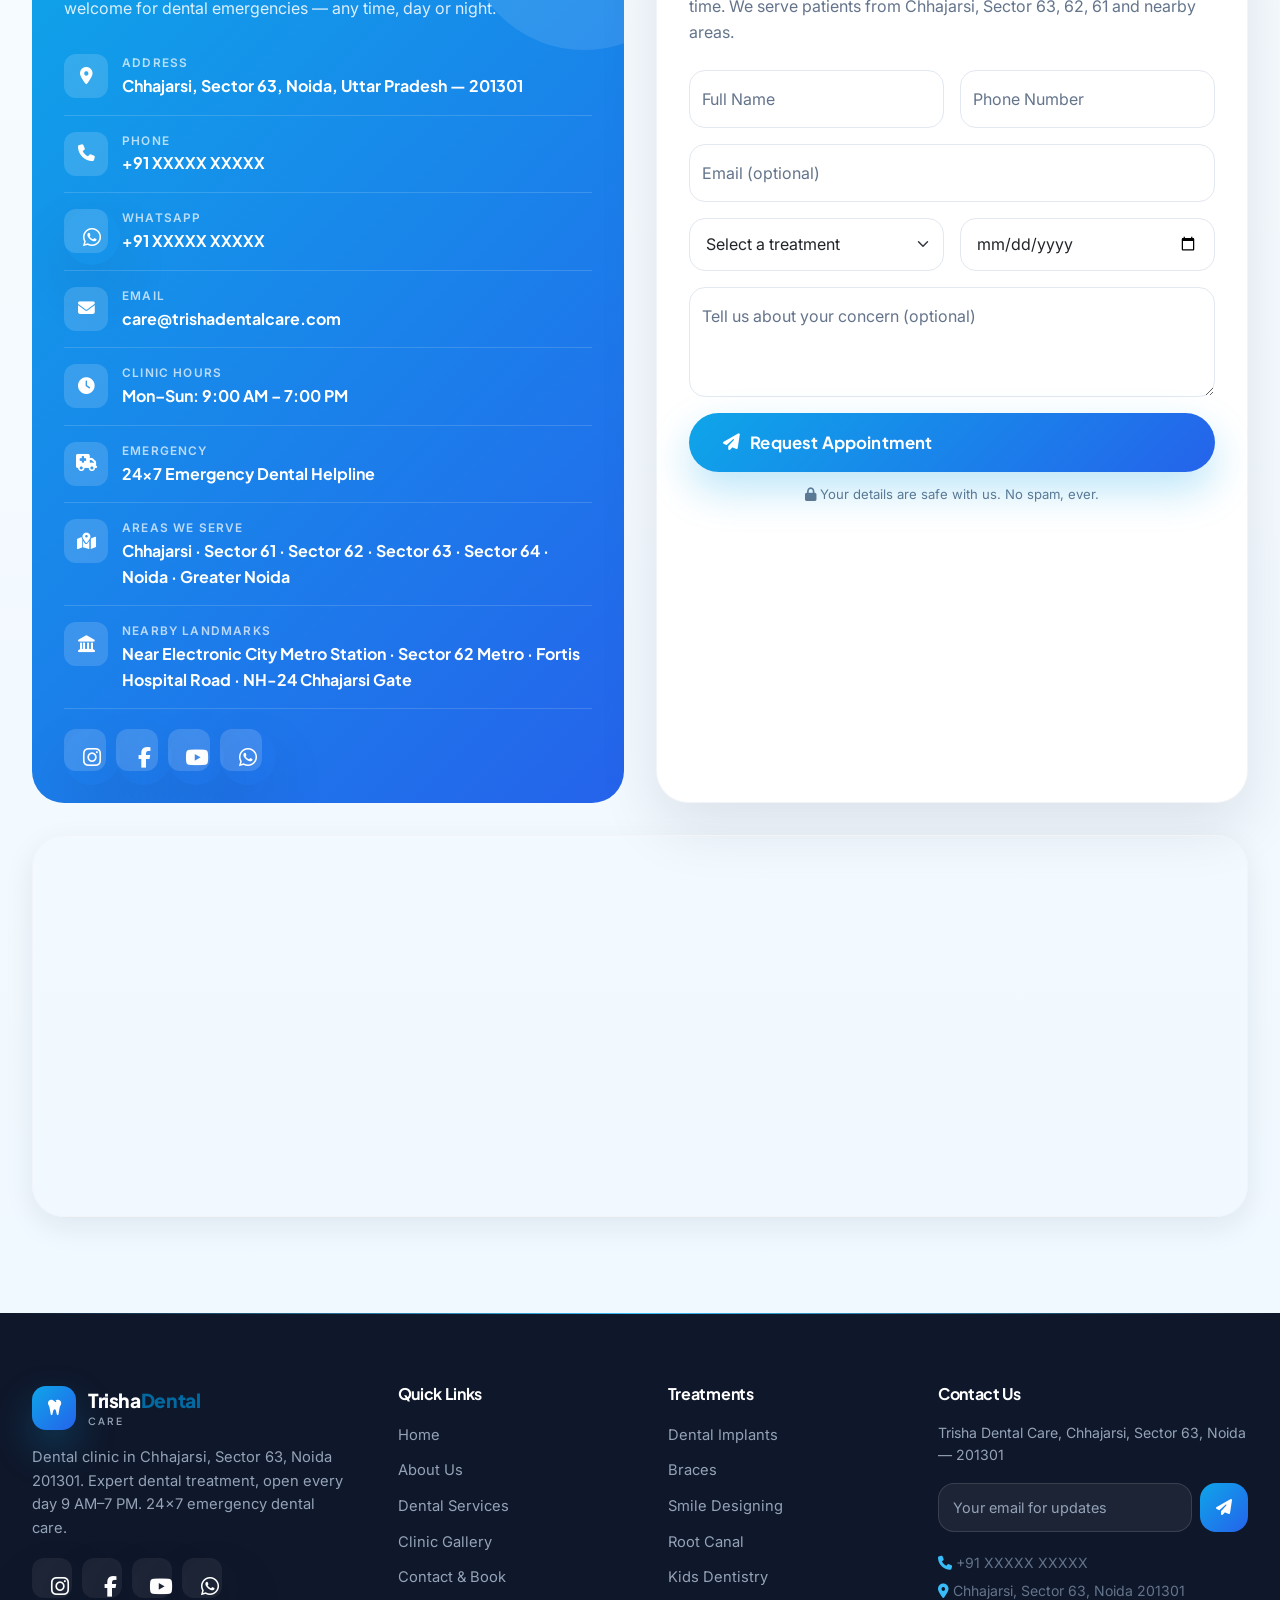
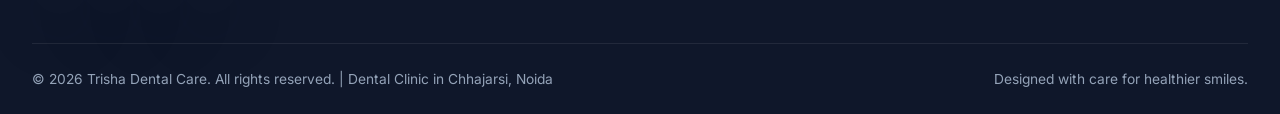
==== commit 56eb9f2a: "refactor: update clinic service descriptions and add location landmarks to contact sections" ====
--- a/index.html
+++ b/index.html
@@ -421,43 +421,43 @@
       <div class="why-grid">
         <div class="why-card" data-aos="fade-up" data-aos-delay="0">
           <div class="why-ico"><i class="fas fa-user-doctor"></i></div>
-          <h3>Experienced Dentist</h3>
-          <p>Clinically trained across all major dental disciplines — from routine care to complex restorations, cosmetic work and emergency treatment.</p>
+          <h3>Experienced Care</h3>
+          <p>Clinically trained dentist across general, cosmetic and restorative dentistry — from routine check-ups to complex implants and emergency care.</p>
         </div>
         <div class="why-card" data-aos="fade-up" data-aos-delay="80">
           <div class="why-ico"><i class="fas fa-microchip"></i></div>
-          <h3>Modern Dental Technology</h3>
+          <h3>Modern Equipment</h3>
           <p>Digital X-rays and updated dental instruments for accurate diagnosis and precise, minimally invasive treatment every time.</p>
         </div>
         <div class="why-card" data-aos="fade-up" data-aos-delay="160">
-          <div class="why-ico"><i class="fas fa-display"></i></div>
-          <h3>Transparent Treatment Plans</h3>
-          <p>We explain your dental condition and treatment options clearly in plain language — no jargon, no pressure, just honest guidance.</p>
+          <div class="why-ico"><i class="fas fa-hand-holding-heart"></i></div>
+          <h3>Patient-Focused Treatment</h3>
+          <p>Every procedure is planned around your health, comfort and concerns — clear explanations with no pressure or unnecessary procedures.</p>
         </div>
         <div class="why-card" data-aos="fade-up" data-aos-delay="240">
           <div class="why-ico"><i class="fas fa-shield-virus"></i></div>
-          <h3>Sterilized &amp; Safe Clinic</h3>
-          <p>Every instrument is sterilized to hospital-grade standards between patients. Your safety is non-negotiable at Trisha Dental Care.</p>
+          <h3>Sterilization Standards</h3>
+          <p>Hospital-grade autoclave sterilization for all instruments between patients. Your safety is a non-negotiable standard at our clinic.</p>
         </div>
         <div class="why-card" data-aos="fade-up" data-aos-delay="0">
+          <div class="why-ico"><i class="fas fa-couch"></i></div>
+          <h3>Comfortable Environment</h3>
+          <p>A calm, welcoming clinic atmosphere in Chhajarsi, Sector 63 — designed to relieve dental anxiety from the moment you arrive.</p>
+        </div>
+        <div class="why-card" data-aos="fade-up" data-aos-delay="80">
+          <div class="why-ico"><i class="fas fa-comments"></i></div>
+          <h3>Personal Consultation</h3>
+          <p>Unhurried, dedicated time with your dentist to discuss your concerns, review digital X-rays and answer every question in detail.</p>
+        </div>
+        <div class="why-card" data-aos="fade-up" data-aos-delay="160">
           <div class="why-ico"><i class="fas fa-calendar-check"></i></div>
           <h3>Open 7 Days a Week</h3>
-          <p>We are open Monday through Sunday, 9 AM to 7 PM — including Sundays and public holidays — because good dental care should be accessible.</p>
-        </div>
-        <div class="why-card" data-aos="fade-up" data-aos-delay="80">
-          <div class="why-ico"><i class="fas fa-couch"></i></div>
-          <h3>Comfortable Clinic Environment</h3>
-          <p>A calm, welcoming clinic atmosphere in Chhajarsi — designed to ease dental anxiety from the moment you walk in.</p>
-        </div>
-        <div class="why-card" data-aos="fade-up" data-aos-delay="160">
-          <div class="why-ico"><i class="fas fa-hand-holding-heart"></i></div>
-          <h3>Personalised Attention</h3>
-          <p>Every patient receives dedicated, unhurried time with the dentist — not a rushed appointment, but focused care tailored to you.</p>
+          <p>We are open Monday through Sunday, 9 AM to 7 PM — including weekends — so you can visit at a time convenient for your schedule.</p>
         </div>
         <div class="why-card" data-aos="fade-up" data-aos-delay="240">
           <div class="why-ico"><i class="fas fa-truck-medical"></i></div>
-          <h3>24×7 Emergency Dental Care</h3>
-          <p>Dental emergencies do not wait for office hours. Our 24×7 emergency helpline is always available for urgent dental situations in Noida.</p>
+          <h3>Emergency Dental Care</h3>
+          <p>Dental emergencies don't wait. Our 24×7 emergency helpline is always open for urgent pain relief and trauma care in Noida.</p>
         </div>
       </div>
     </div>
@@ -873,6 +873,10 @@
           <div class="ci-item">
             <span class="ci-ico"><i class="fas fa-map-location-dot"></i></span>
             <div><div class="ci-label">Areas We Serve</div><div class="ci-value">Chhajarsi · Sector 61 · Sector 62 · Sector 63 · Sector 64 · Noida · Greater Noida</div></div>
+          </div>
+          <div class="ci-item">
+            <span class="ci-ico"><i class="fas fa-landmark"></i></span>
+            <div><div class="ci-label">Nearby Landmarks</div><div class="ci-value">Near Electronic City Metro Station · Sector 62 Metro · Fortis Hospital Road · NH-24 Chhajarsi Gate</div></div>
           </div>
 
           <div class="ci-socials">
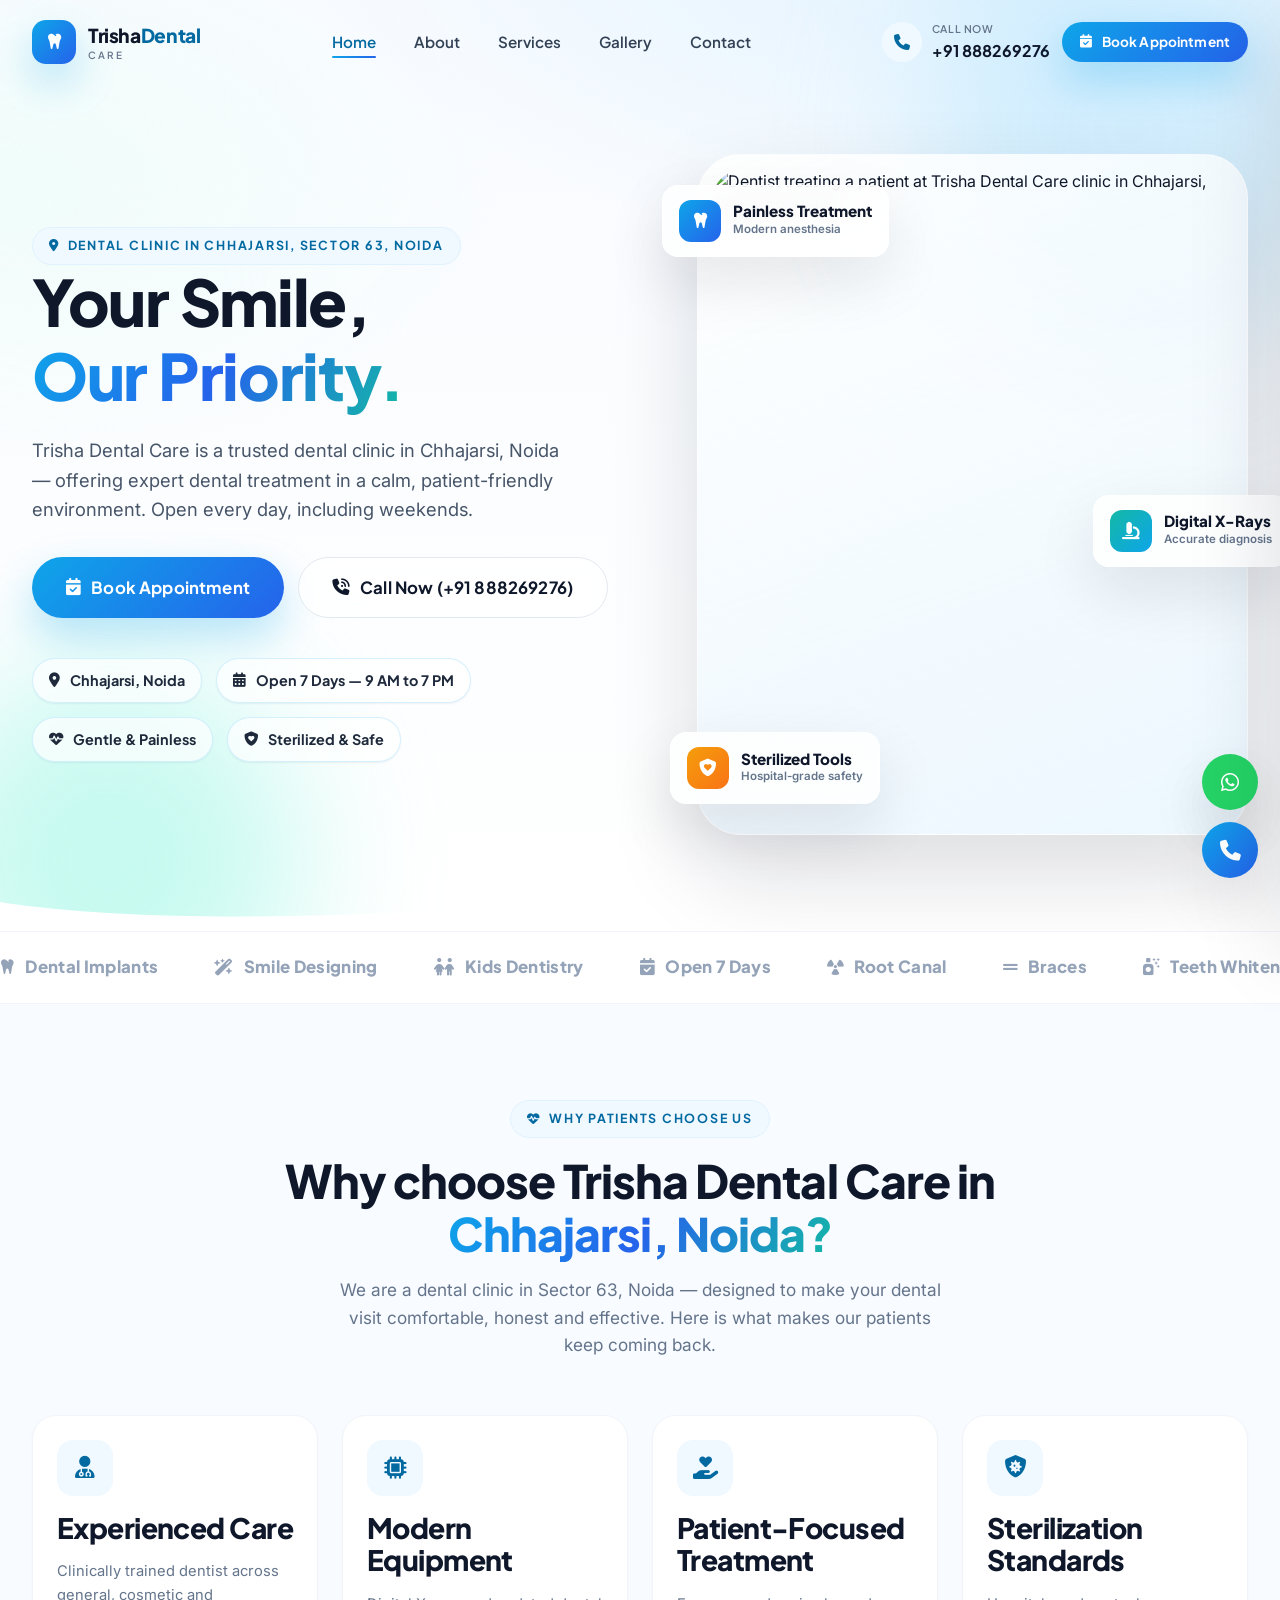
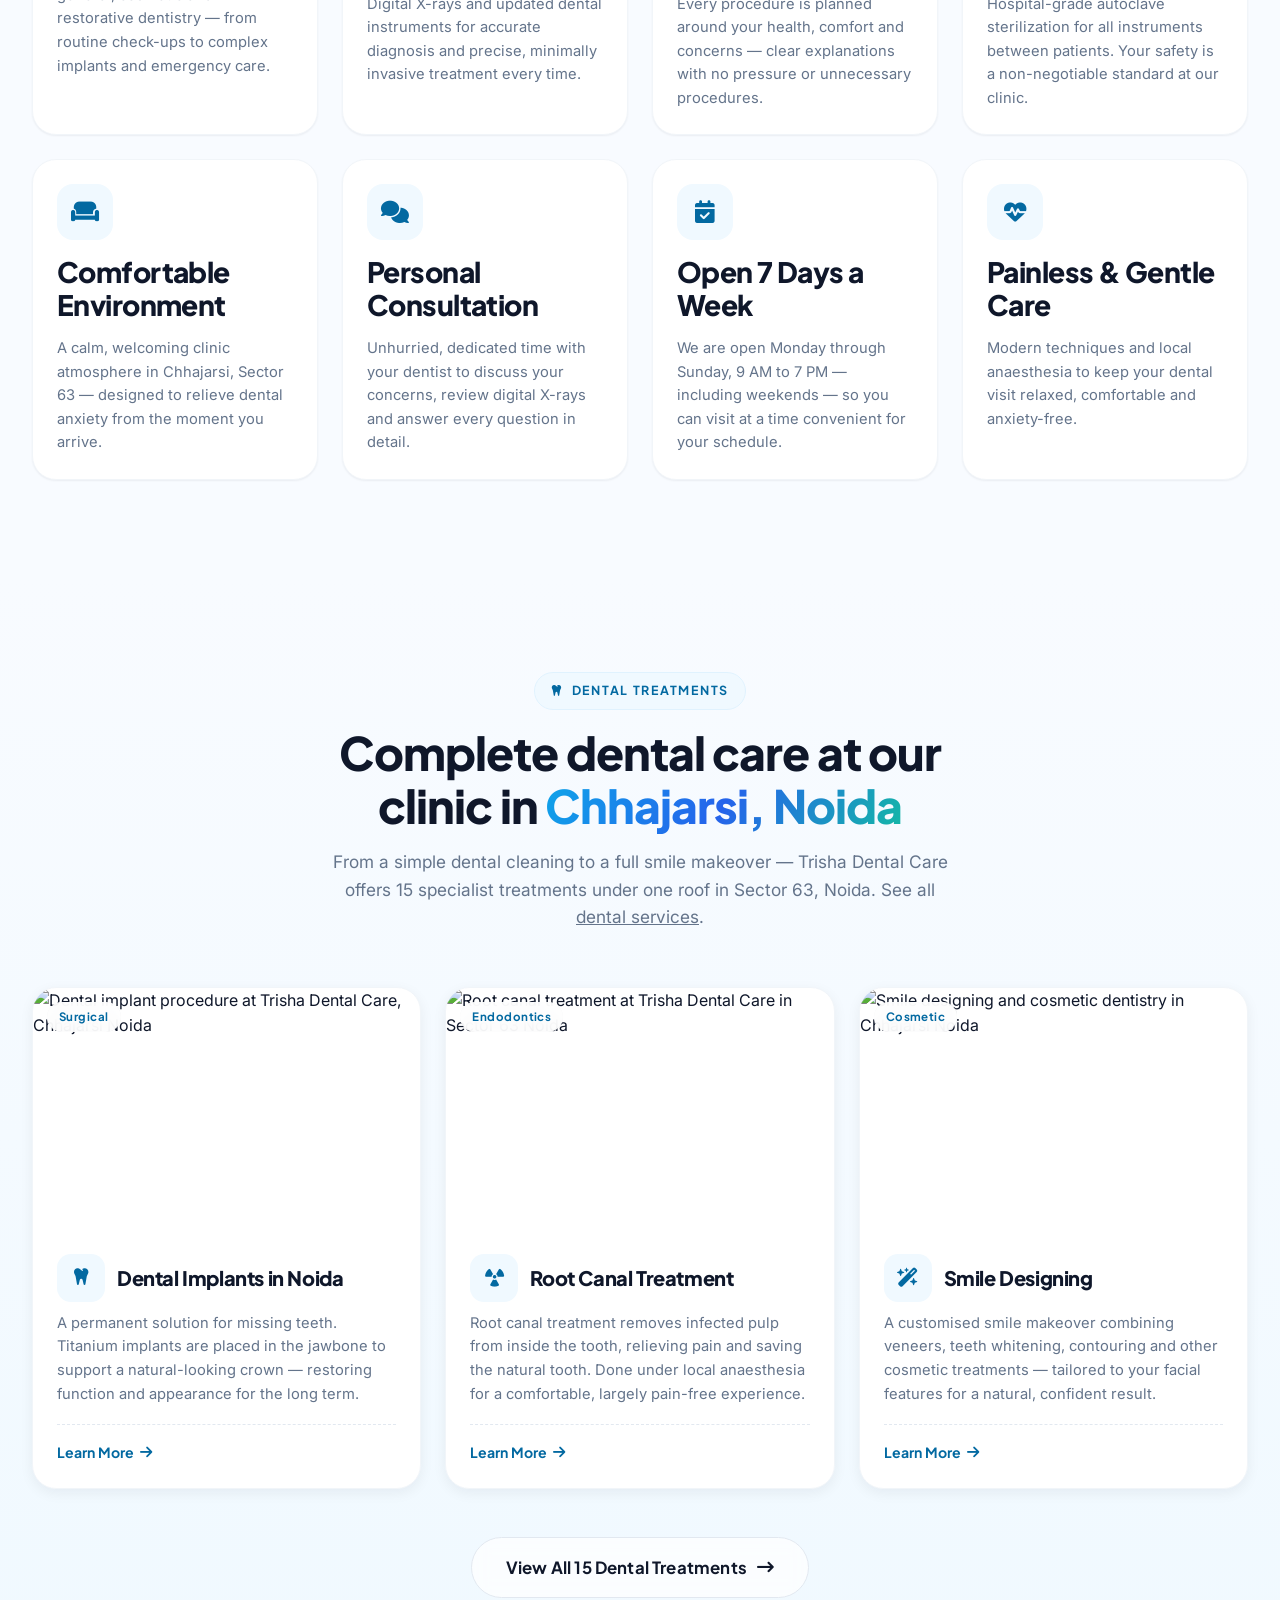
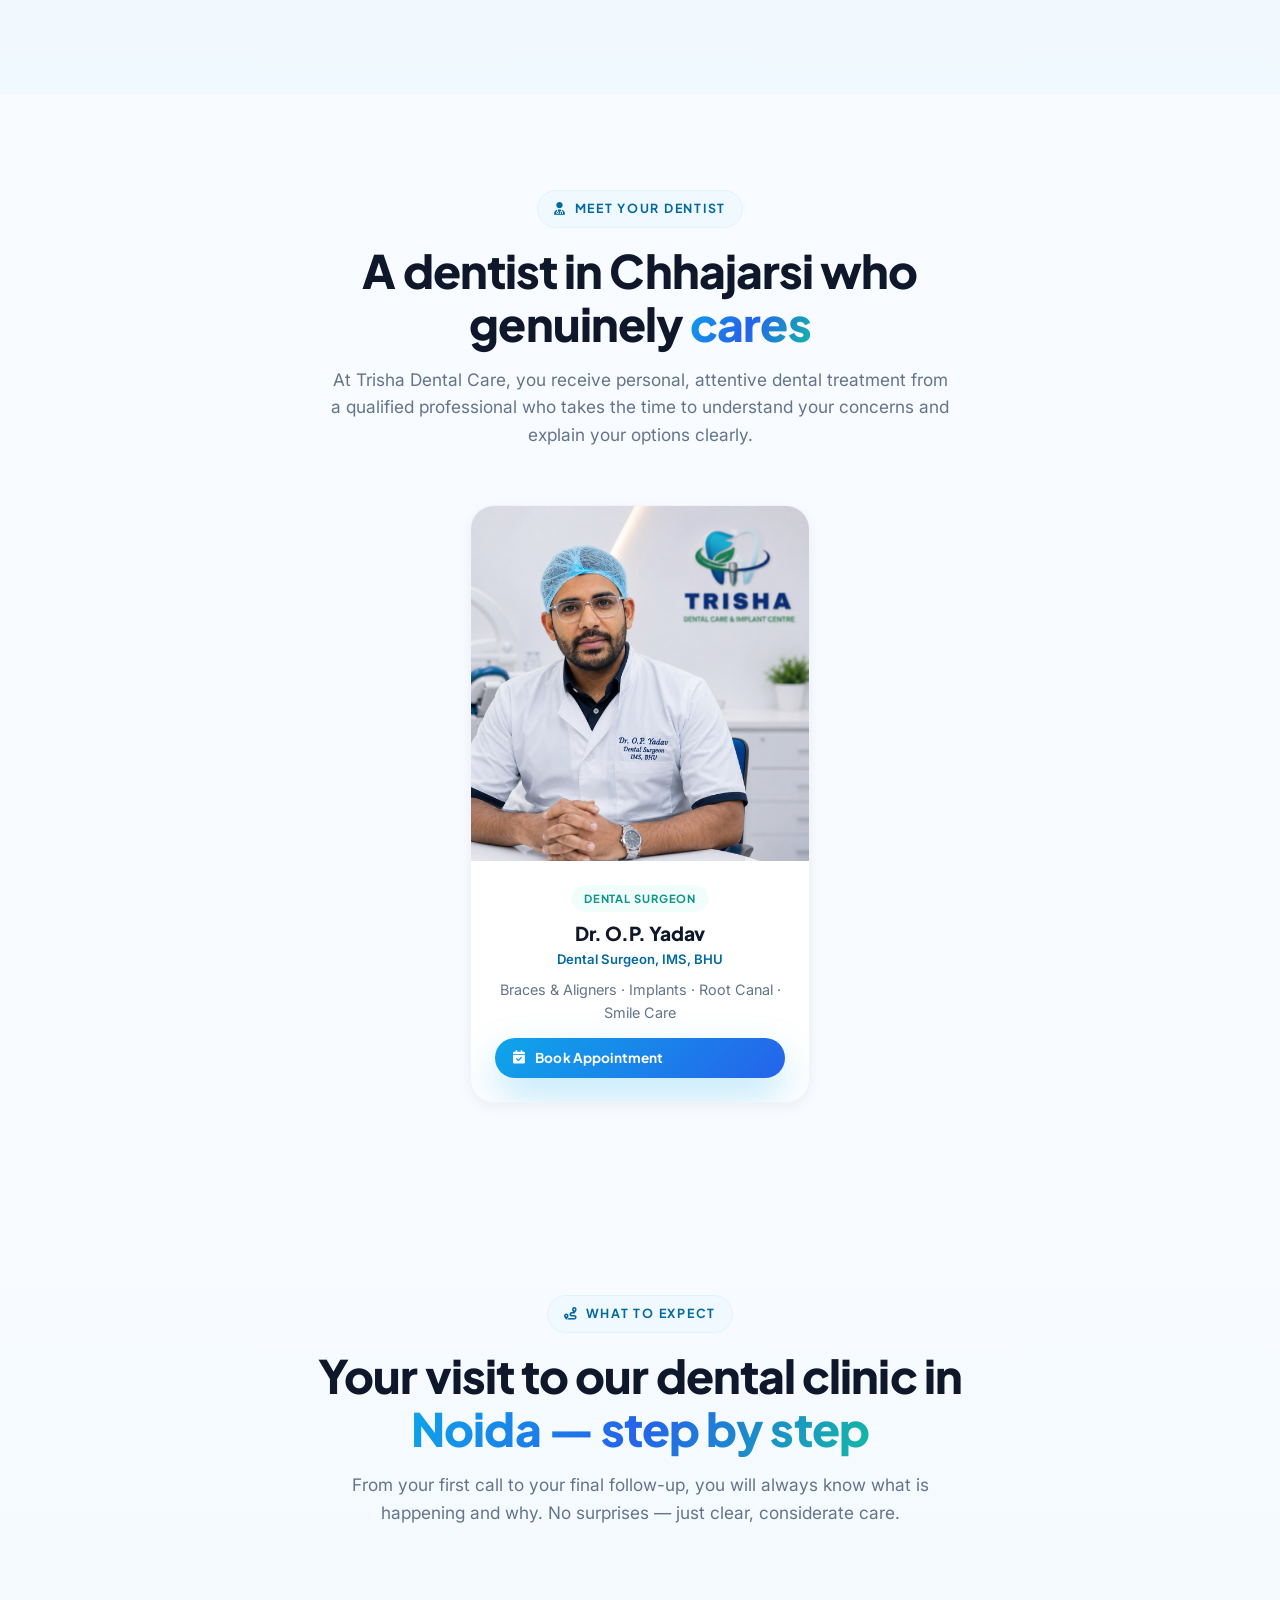
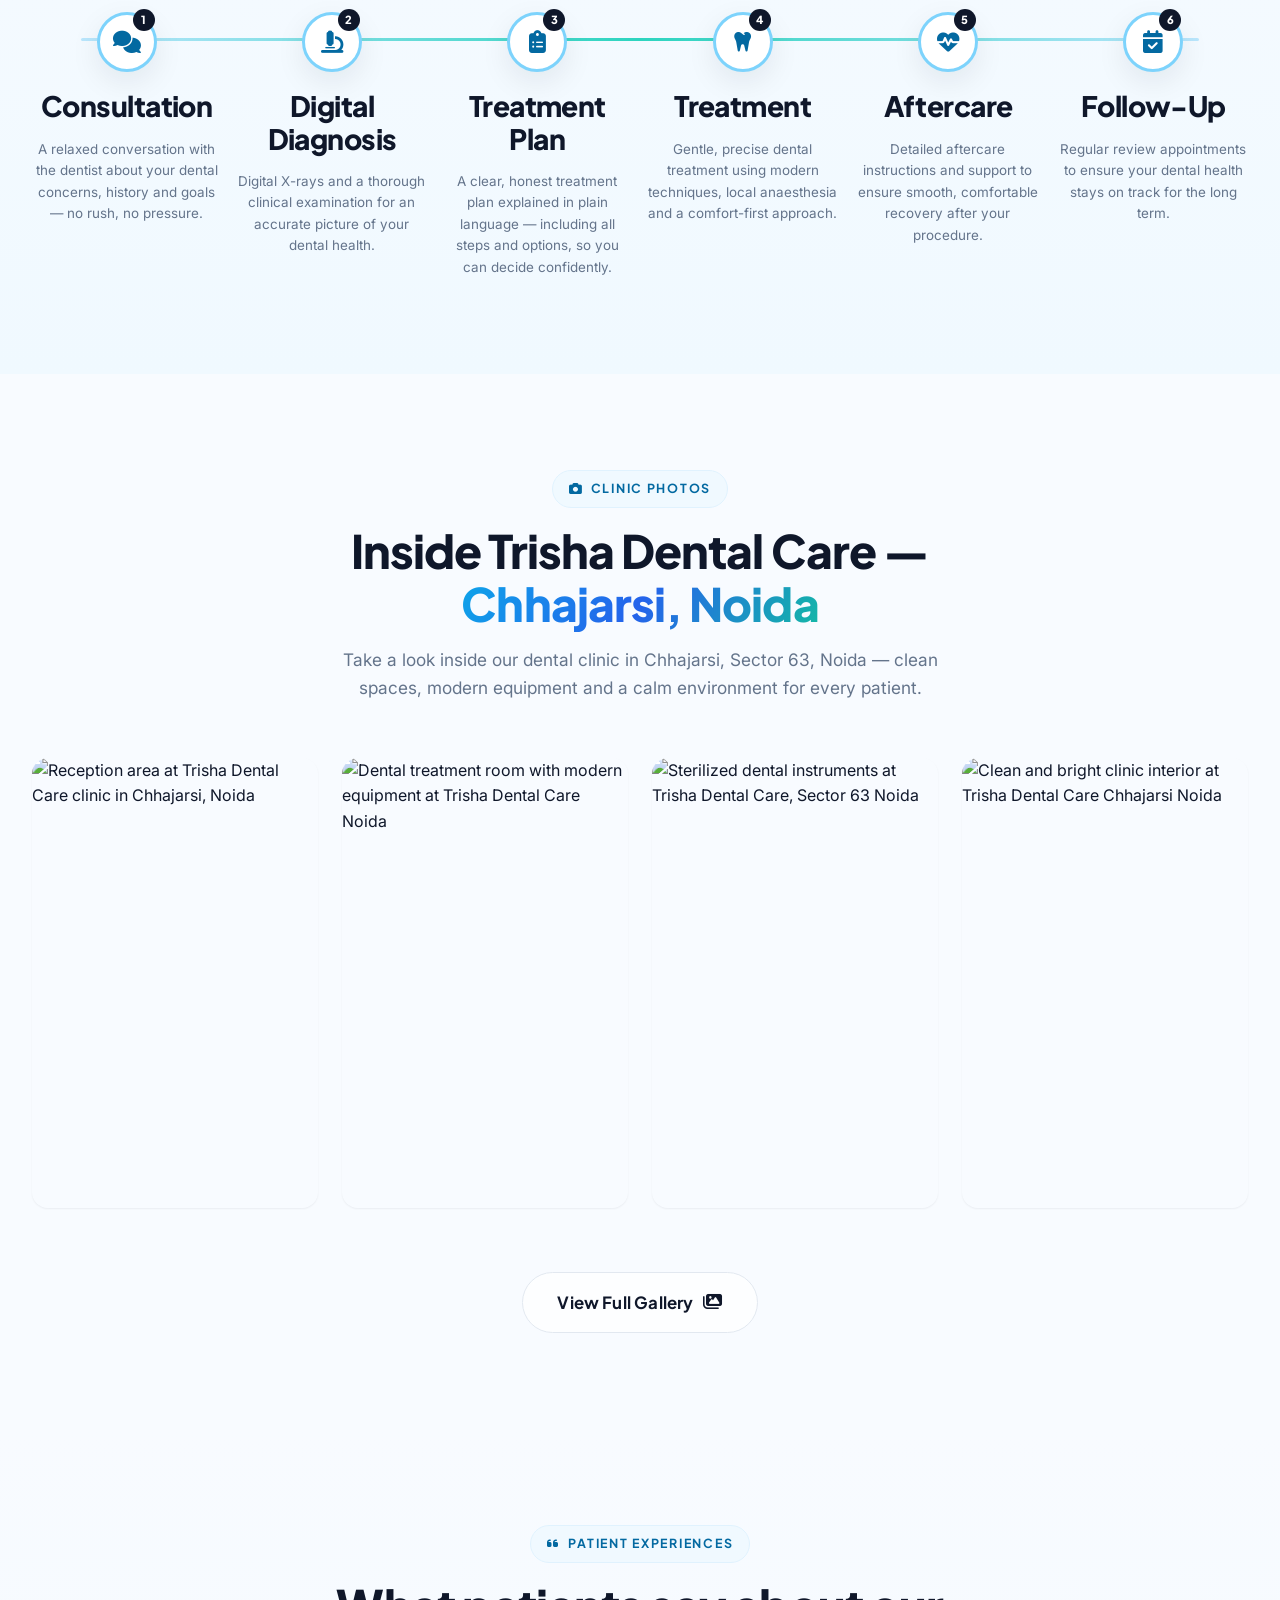
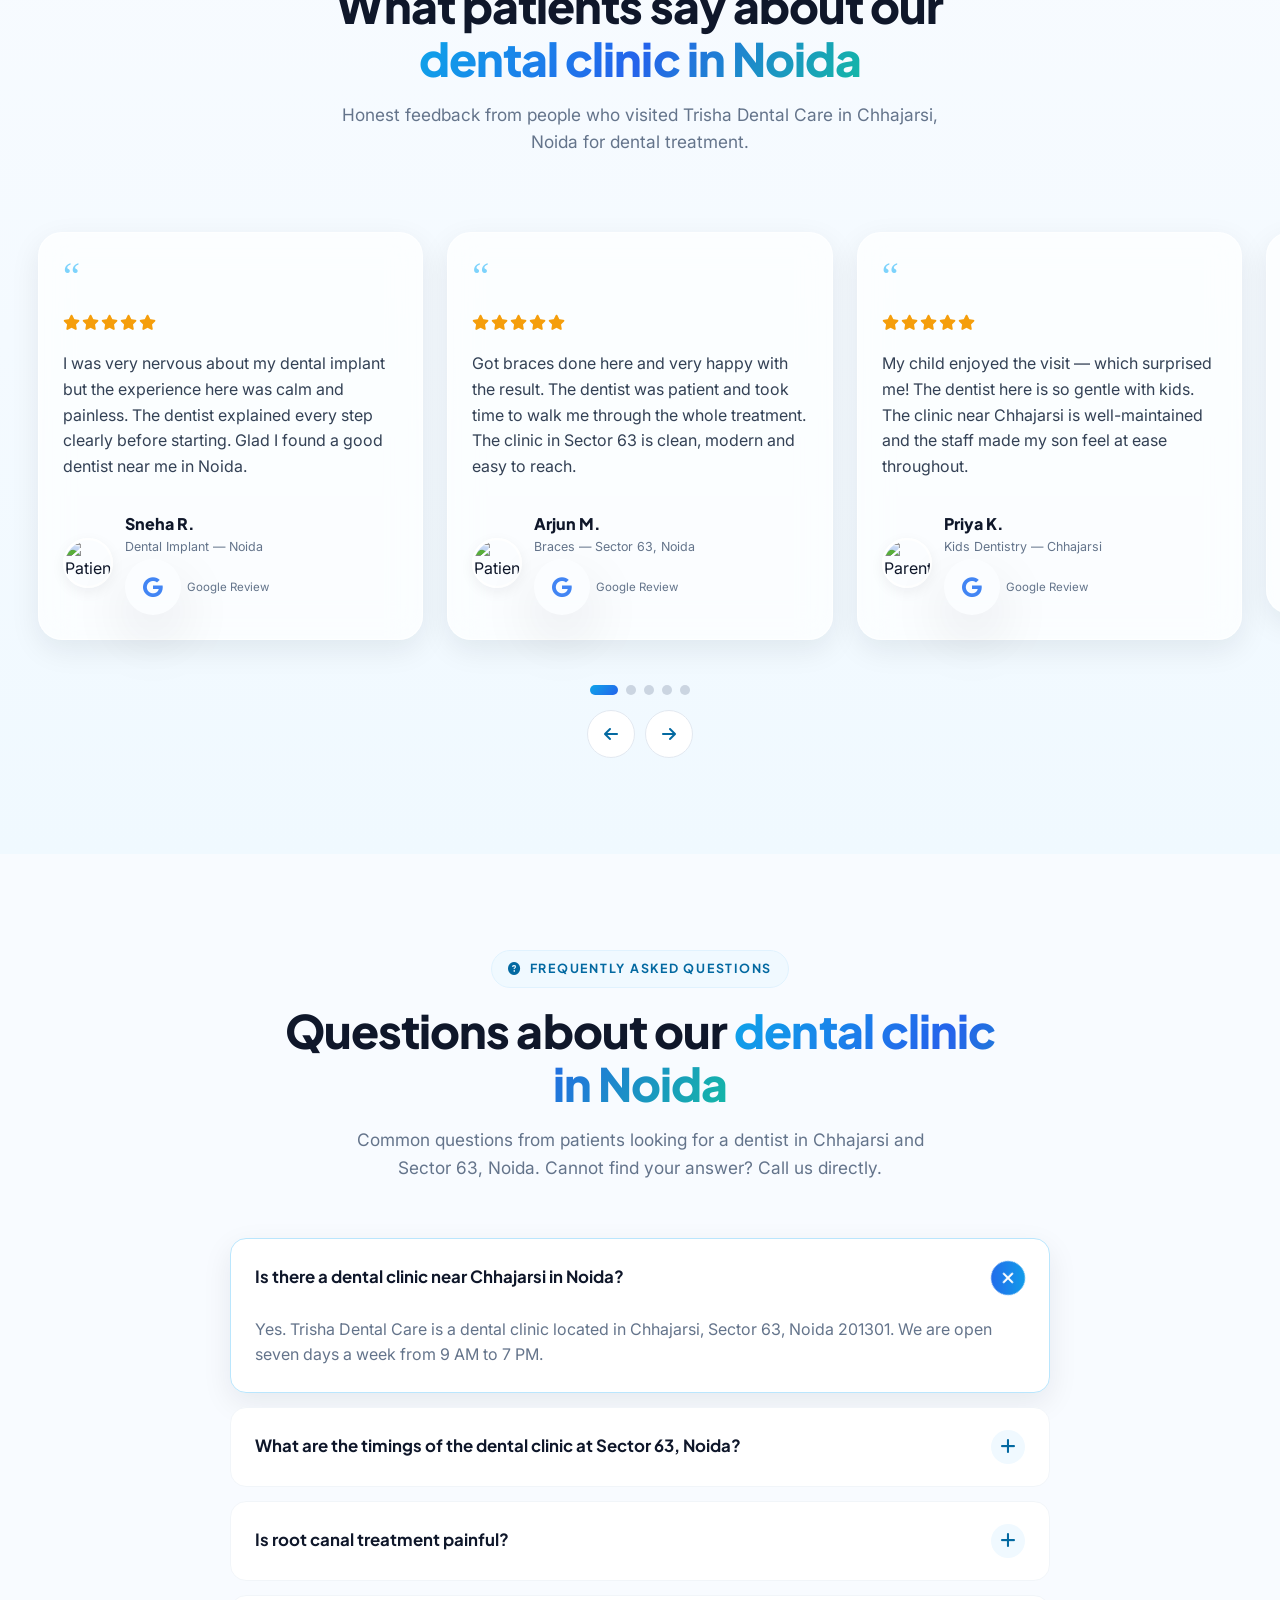
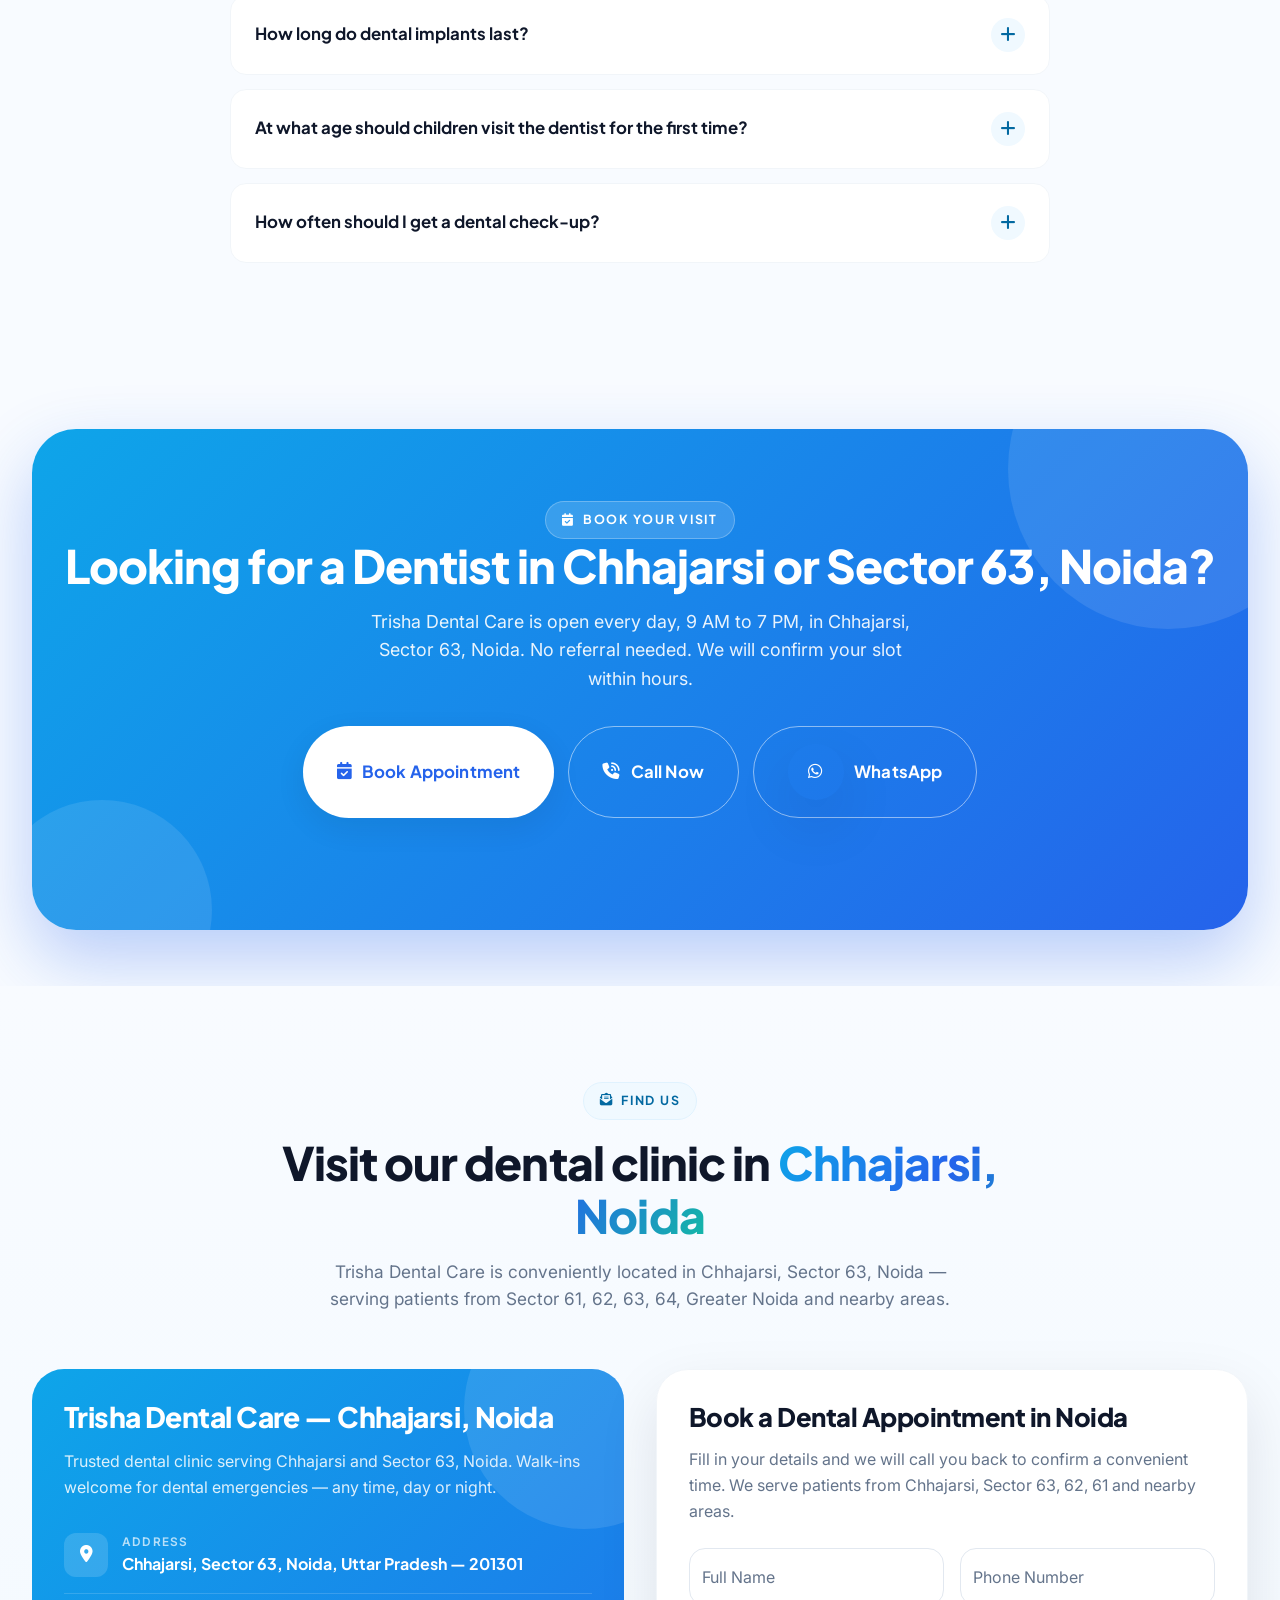
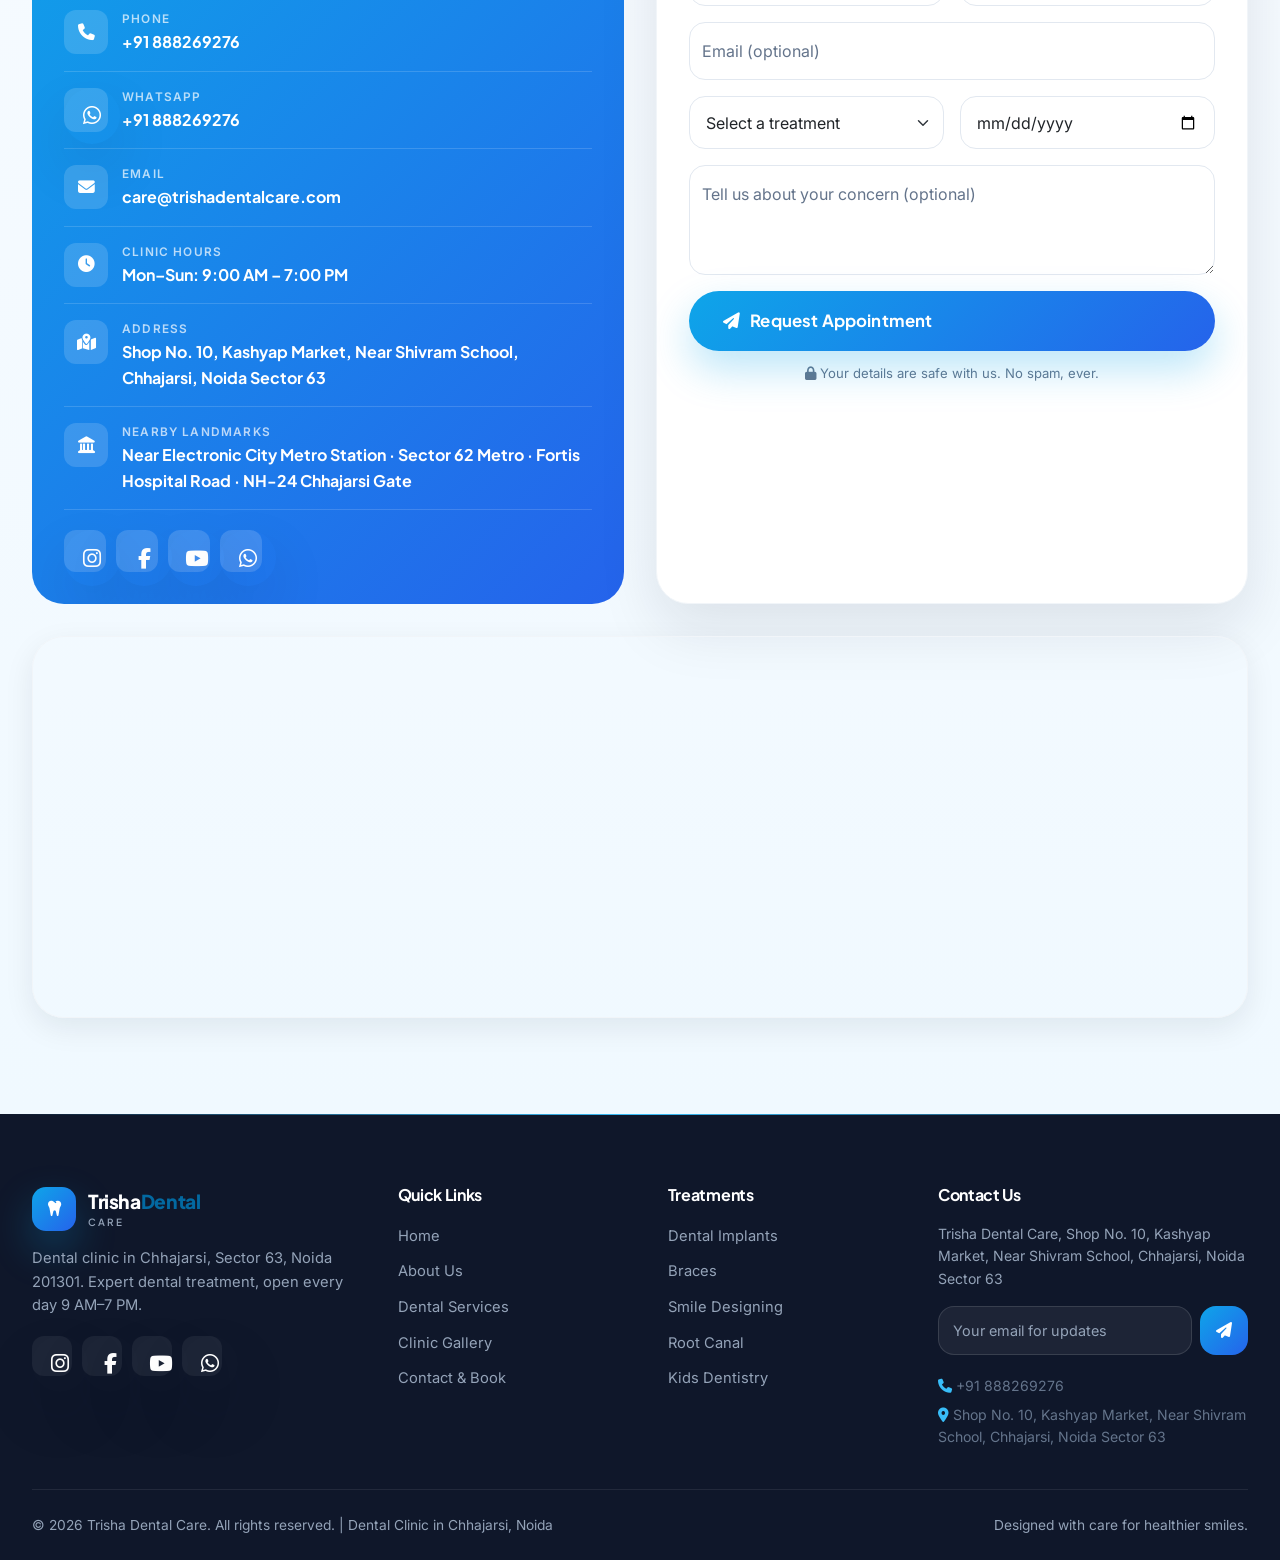
==== commit 55b6ed8b: "refactor: remove emergency services mentions and update contact information throughout site content " ====
--- a/index.html
+++ b/index.html
@@ -8,8 +8,8 @@
        SEO META — Homepage
        ===================================================== -->
   <title>Dental Clinic in Chhajarsi, Sector 63 Noida | Trisha Dental Care</title>
-  <meta name="description" content="Trisha Dental Care is a trusted dental clinic in Chhajarsi, Sector 63, Noida 201301. Expert dentist for implants, root canal, braces, kids dentistry and 24×7 emergency dental care. Open every day 9 AM – 7 PM." />
-  <meta name="keywords" content="dental clinic in chhajarsi, dentist in chhajarsi, dental clinic sector 63 noida, dentist near me noida, emergency dentist noida, dental implants noida, root canal noida, braces noida, kids dentistry noida, trisha dental care" />
+  <meta name="description" content="Trisha Dental Care is a trusted dental clinic in Chhajarsi, Sector 63, Noida 201301. Expert dentist for implants, root canal, braces, smile designing, kids dentistry and more. Open every day 9 AM – 7 PM." />
+  <meta name="keywords" content="dental clinic in chhajarsi, dentist in chhajarsi, dental clinic sector 63 noida, dentist near me noida, dental implants noida, root canal noida, braces noida, kids dentistry noida, trisha dental care" />
   <meta name="author" content="Trisha Dental Care" />
   <meta name="robots" content="index, follow" />
   <link rel="canonical" href="https://trishadentalcare.com/" />
@@ -17,7 +17,7 @@
   <!-- Open Graph -->
   <meta property="og:type" content="website" />
   <meta property="og:title" content="Dental Clinic in Chhajarsi, Sector 63 Noida | Trisha Dental Care" />
-  <meta property="og:description" content="Trusted dental clinic in Chhajarsi, Noida. Expert care for implants, root canal, braces, smile designing &amp; emergency dentistry. Open Mon–Sun, 9 AM–7 PM." />
+  <meta property="og:description" content="Trusted dental clinic in Chhajarsi, Noida. Expert care for implants, root canal, braces, smile designing &amp; gentle dental care. Open Mon–Sun, 9 AM–7 PM." />
   <meta property="og:image" content="https://images.pexels.com/photos/6627447/pexels-photo-6627447.jpeg?auto=compress&w=1200" />
   <meta property="og:url" content="https://trishadentalcare.com/" />
   <meta property="og:site_name" content="Trisha Dental Care" />
@@ -26,7 +26,7 @@
   <!-- Twitter Card -->
   <meta name="twitter:card" content="summary_large_image" />
   <meta name="twitter:title" content="Dental Clinic in Chhajarsi Noida | Trisha Dental Care" />
-  <meta name="twitter:description" content="Expert dental care in Chhajarsi, Sector 63, Noida. Open 7 days a week. 24×7 emergency dental helpline." />
+  <meta name="twitter:description" content="Expert dental care in Chhajarsi, Sector 63, Noida. Open 7 days a week from 9 AM to 7 PM." />
   <meta name="twitter:image" content="https://images.pexels.com/photos/6627447/pexels-photo-6627447.jpeg?auto=compress&w=1200" />
 
   <!-- Favicon -->
@@ -58,9 +58,9 @@
     "@id": "https://trishadentalcare.com/#dentist",
     "name": "Trisha Dental Care",
     "legalName": "Trisha Dental Care",
-    "description": "Trisha Dental Care is a dental clinic in Chhajarsi, Sector 63, Noida 201301 offering dental implants, root canal, braces, smile designing, kids dentistry and 24x7 emergency dental care. Open Monday to Sunday, 9 AM to 7 PM.",
+    "description": "Trisha Dental Care is a dental clinic in Chhajarsi, Sector 63, Noida 201301 offering dental implants, root canal, braces, smile designing, kids dentistry and more. Open Monday to Sunday, 9 AM to 7 PM.",
     "url": "https://trishadentalcare.com",
-    "telephone": "+91-XXXXXXXXXX",
+    "telephone": "+91888269276",
     "email": "care@trishadentalcare.com",
     "image": "https://trishadentalcare.com/assets/images/clinic-photo.jpg",
     "logo": "https://trishadentalcare.com/assets/images/logo.png",
@@ -91,15 +91,6 @@
         "closes": "19:00"
       }
     ],
-    "specialOpeningHoursSpecification": [
-      {
-        "@type": "OpeningHoursSpecification",
-        "name": "Emergency Dental Care",
-        "dayOfWeek": ["Monday","Tuesday","Wednesday","Thursday","Friday","Saturday","Sunday"],
-        "opens": "00:00",
-        "closes": "23:59"
-      }
-    ],
     "areaServed": [
       { "@type": "City", "name": "Noida" },
       { "@type": "Neighborhood", "name": "Chhajarsi" },
@@ -123,8 +114,7 @@
       { "@type": "MedicalProcedure", "name": "Veneers" },
       { "@type": "MedicalProcedure", "name": "Gum Treatment" },
       { "@type": "MedicalProcedure", "name": "Dental Filling" },
-      { "@type": "MedicalProcedure", "name": "Scaling and Polishing" },
-      { "@type": "MedicalProcedure", "name": "Emergency Dentistry" }
+      { "@type": "MedicalProcedure", "name": "Scaling and Polishing" }
     ],
     "sameAs": []
   }
@@ -144,15 +134,6 @@
       "width": 200,
       "height": 60
     },
-    "contactPoint": [
-      {
-        "@type": "ContactPoint",
-        "telephone": "+91-XXXXXXXXXX",
-        "contactType": "customer service",
-        "areaServed": "IN",
-        "availableLanguage": ["Hindi", "English"]
-      },
-      {
         "@type": "ContactPoint",
         "telephone": "+91-XXXXXXXXXX",
         "contactType": "emergency",
@@ -173,7 +154,7 @@
     "@id": "https://trishadentalcare.com/#website",
     "name": "Trisha Dental Care",
     "url": "https://trishadentalcare.com",
-    "description": "Dental clinic in Chhajarsi, Sector 63, Noida — expert dental treatments, open 7 days a week, 24x7 emergency care.",
+    "description": "Dental clinic in Chhajarsi, Sector 63, Noida — expert dental treatments, open 7 days a week, 9 AM to 7 PM.",
     "inLanguage": "en-IN",
     "publisher": { "@id": "https://trishadentalcare.com/#organization" }
   }
@@ -190,7 +171,7 @@
         "name": "Is there a dental clinic in Chhajarsi, Noida?",
         "acceptedAnswer": {
           "@type": "Answer",
-          "text": "Yes. Trisha Dental Care is a dental clinic in Chhajarsi, Sector 63, Noida 201301 — near the Sector 62 and Sector 63 areas. Open Monday to Sunday from 9 AM to 7 PM with 24x7 emergency dental care."
+          "text": "Yes. Trisha Dental Care is a dental clinic in Chhajarsi, Sector 63, Noida 201301 — near the Sector 62 and Sector 63 areas. Open Monday to Sunday from 9 AM to 7 PM."
         }
       },
       {
@@ -198,15 +179,7 @@
         "name": "What are the timings of Trisha Dental Care in Noida?",
         "acceptedAnswer": {
           "@type": "Answer",
-          "text": "Trisha Dental Care is open every day — Monday to Sunday — from 9:00 AM to 7:00 PM. The clinic is located in Chhajarsi, Sector 63, Noida. For dental emergencies, the helpline is available 24 hours a day, 7 days a week."
-        }
-      },
-      {
-        "@type": "Question",
-        "name": "Does Trisha Dental Care offer emergency dental treatment?",
-        "acceptedAnswer": {
-          "@type": "Answer",
-          "text": "Yes. Trisha Dental Care provides 24x7 emergency dental care for severe toothache, broken teeth, dental abscess, swelling or trauma. Call the emergency helpline any time — available for patients in Chhajarsi, Sector 63 and nearby Noida areas."
+          "text": "Trisha Dental Care is open every day — Monday to Sunday — from 9:00 AM to 7:00 PM. The clinic is located in Chhajarsi, Sector 63, Noida."
         }
       },
       {
@@ -214,7 +187,7 @@
         "name": "Which dental treatments are available at Trisha Dental Care, Noida?",
         "acceptedAnswer": {
           "@type": "Answer",
-          "text": "Trisha Dental Care in Chhajarsi, Noida offers dental implants, root canal treatment, braces, smile designing, teeth whitening, kids dentistry, tooth extraction, wisdom tooth removal, dentures, crowns and bridges, veneers, gum treatment, cosmetic dentistry, dental filling, scaling and polishing, and 24x7 emergency dentistry."
+          "text": "Trisha Dental Care in Chhajarsi, Noida offers dental implants, root canal treatment, braces, smile designing, teeth whitening, kids dentistry, tooth extraction, wisdom tooth removal, dentures, crowns and bridges, veneers, gum treatment, cosmetic dentistry, dental filling, and scaling and polishing."
         }
       },
       {
@@ -274,11 +247,11 @@
       </nav>
 
       <div class="nav-actions">
-        <a href="tel:+91XXXXXXXXXX" class="header-call d-none d-lg-flex" aria-label="Call Trisha Dental Care">
+        <a href="tel:+91888269276" class="header-call d-none d-lg-flex" aria-label="Call Trisha Dental Care">
           <span class="phone-ico"><i class="fas fa-phone"></i></span>
           <span>
             <small>Call Now</small>
-            +91 XXXXX XXXXX
+            +91 888269276
           </span>
         </a>
         <a href="contact.html#book" class="btn btn-brand btn-sm">
@@ -301,8 +274,8 @@
     <a href="contact.html">Contact <i class="fas fa-chevron-right"></i></a>
     <div class="m-actions">
       <a href="contact.html#book" class="btn btn-brand"><i class="fas fa-calendar-check"></i> Book Appointment</a>
-      <a href="tel:+91XXXXXXXXXX" class="btn btn-ghost"><i class="fas fa-phone"></i> Call Us</a>
-      <a href="https://wa.me/91XXXXXXXXXX" class="btn btn-accent"><i class="fab fa-whatsapp"></i> WhatsApp Us</a>
+      <a href="tel:+91888269276" class="btn btn-ghost"><i class="fas fa-phone"></i> Call Us</a>
+      <a href="https://wa.me/91888269276" class="btn btn-accent"><i class="fab fa-whatsapp"></i> WhatsApp Us</a>
     </div>
   </aside>
 
@@ -330,14 +303,14 @@
             <a href="contact.html#book" class="btn btn-brand btn-lg shine">
               <i class="fas fa-calendar-check"></i> Book Appointment
             </a>
-            <a href="tel:+91XXXXXXXXXX" class="btn btn-ghost btn-lg">
-              <i class="fas fa-phone-volume"></i> Call Now
+            <a href="tel:+91888269276" class="btn btn-ghost btn-lg">
+              <i class="fas fa-phone-volume"></i> Call Now (+91 888269276)
             </a>
           </div>
           <div class="hero-trust" data-hero="trust" style="opacity:0;transform:translateY(20px)">
             <span class="trust-chip"><i class="fas fa-location-dot"></i> Chhajarsi, Noida</span>
             <span class="trust-chip"><i class="fas fa-calendar-alt"></i> Open 7 Days — 9 AM to 7 PM</span>
-            <span class="trust-chip"><i class="fas fa-bolt"></i> 24×7 Emergency</span>
+            <span class="trust-chip"><i class="fas fa-heart-pulse"></i> Gentle &amp; Painless</span>
             <span class="trust-chip"><i class="fas fa-shield-heart"></i> Sterilized &amp; Safe</span>
           </div>
         </div>
@@ -390,7 +363,7 @@
       <span class="marquee-item"><i class="fas fa-tooth"></i> Dental Implants</span>
       <span class="marquee-item"><i class="fas fa-wand-magic-sparkles"></i> Smile Designing</span>
       <span class="marquee-item"><i class="fas fa-children"></i> Kids Dentistry</span>
-      <span class="marquee-item"><i class="fas fa-bolt"></i> 24×7 Emergency</span>
+      <span class="marquee-item"><i class="fas fa-calendar-check"></i> Open 7 Days</span>
       <span class="marquee-item"><i class="fas fa-radiation"></i> Root Canal</span>
       <span class="marquee-item"><i class="fas fa-grip-lines"></i> Braces</span>
       <span class="marquee-item"><i class="fas fa-spray-can-sparkles"></i> Teeth Whitening</span>
@@ -399,7 +372,7 @@
       <span class="marquee-item"><i class="fas fa-tooth"></i> Dental Implants</span>
       <span class="marquee-item"><i class="fas fa-wand-magic-sparkles"></i> Smile Designing</span>
       <span class="marquee-item"><i class="fas fa-children"></i> Kids Dentistry</span>
-      <span class="marquee-item"><i class="fas fa-bolt"></i> 24×7 Emergency</span>
+      <span class="marquee-item"><i class="fas fa-calendar-check"></i> Open 7 Days</span>
       <span class="marquee-item"><i class="fas fa-radiation"></i> Root Canal</span>
       <span class="marquee-item"><i class="fas fa-grip-lines"></i> Braces</span>
       <span class="marquee-item"><i class="fas fa-spray-can-sparkles"></i> Teeth Whitening</span>
@@ -455,9 +428,9 @@
           <p>We are open Monday through Sunday, 9 AM to 7 PM — including weekends — so you can visit at a time convenient for your schedule.</p>
         </div>
         <div class="why-card" data-aos="fade-up" data-aos-delay="240">
-          <div class="why-ico"><i class="fas fa-truck-medical"></i></div>
-          <h3>Emergency Dental Care</h3>
-          <p>Dental emergencies don't wait. Our 24×7 emergency helpline is always open for urgent pain relief and trauma care in Noida.</p>
+          <div class="why-ico"><i class="fas fa-heart-pulse"></i></div>
+          <h3>Painless &amp; Gentle Care</h3>
+          <p>Modern techniques and local anaesthesia to keep your dental visit relaxed, comfortable and anxiety-free.</p>
         </div>
       </div>
     </div>
@@ -471,14 +444,14 @@
       <div class="section-head" data-aos="fade-up">
         <span class="eyebrow"><i class="fas fa-tooth"></i> Dental Treatments</span>
         <h2 id="services-heading">Complete dental care at our clinic in <span class="text-gradient">Chhajarsi, Noida</span></h2>
-        <p>From a simple dental cleaning to a full smile makeover — Trisha Dental Care offers 16 specialist treatments under one roof in Sector 63, Noida. See all <a href="services.html" style="color:inherit;text-decoration:underline">dental services</a>.</p>
+        <p>From a simple dental cleaning to a full smile makeover — Trisha Dental Care offers 15 specialist treatments under one roof in Sector 63, Noida. See all <a href="services.html" style="color:inherit;text-decoration:underline">dental services</a>.</p>
       </div>
 
       <div class="services-grid">
         <!-- Dental Implants -->
         <article class="service-card" data-aos="fade-up" data-aos-delay="0">
           <div class="service-img">
-            <img src="https://images.pexels.com/photos/3779705/pexels-photo-3779705.jpeg?auto=compress&w=700" alt="Dental implant procedure at Trisha Dental Care, Chhajarsi Noida" loading="lazy" width="700" height="467" />
+            <img src="https://thedentalport.com/wp-content/uploads/2023/01/Dental-Implants-1.jpg" alt="Dental implant procedure at Trisha Dental Care, Chhajarsi Noida" loading="lazy" width="700" height="467" />
             <span class="svc-tag">Surgical</span>
           </div>
           <div class="service-body">
@@ -496,7 +469,7 @@
         <!-- Root Canal -->
         <article class="service-card" data-aos="fade-up" data-aos-delay="80">
           <div class="service-img">
-            <img src="https://images.pexels.com/photos/6683531/pexels-photo-6683531.jpeg?auto=compress&w=700" alt="Root canal treatment at Trisha Dental Care in Sector 63 Noida" loading="lazy" width="700" height="467" />
+            <img src="https://encrypted-tbn0.gstatic.com/images?q=tbn:ANd9GcTXGNCoS4Nwj9migWl7djvb1gQb6zTpilPV1Inw23Us2A&s=10" alt="Root canal treatment at Trisha Dental Care in Sector 63 Noida" loading="lazy" width="700" height="467" />
             <span class="svc-tag">Endodontics</span>
           </div>
           <div class="service-body">
@@ -514,7 +487,7 @@
         <!-- Smile Designing -->
         <article class="service-card" data-aos="fade-up" data-aos-delay="160">
           <div class="service-img">
-            <img src="https://images.pexels.com/photos/6627447/pexels-photo-6627447.jpeg?auto=compress&w=700" alt="Smile designing and cosmetic dentistry in Chhajarsi Noida" loading="lazy" width="700" height="467" />
+            <img src="https://encrypted-tbn0.gstatic.com/images?q=tbn:ANd9GcSQZ_uusxB9yu9ov0KJHruZvo4cJ_KfWYzQbJvW8M7EuQ&s=10" alt="Smile designing and cosmetic dentistry in Chhajarsi Noida" loading="lazy" width="700" height="467" />
             <span class="svc-tag">Cosmetic</span>
           </div>
           <div class="service-body">
@@ -532,7 +505,7 @@
 
       <div class="text-center mt-5" data-aos="fade-up">
         <a href="services.html" class="btn btn-ghost btn-lg">
-          View All 16 Dental Treatments <i class="fas fa-arrow-right-long"></i>
+          View All 15 Dental Treatments <i class="fas fa-arrow-right-long"></i>
         </a>
       </div>
     </div>
@@ -550,21 +523,20 @@
       </div>
 
       <div style="display:flex;justify-content:center;align-items:flex-start;">
-        <div style="max-width:300px;width:100%;">
+        <div style="max-width:340px;width:100%;">
         <article class="doctor-card" data-aos="fade-up" data-aos-delay="0">
           <div class="doctor-photo">
-            <img src="https://images.pexels.com/photos/5215024/pexels-photo-5215024.jpeg?auto=compress&w=600" alt="Dentist at Trisha Dental Care in Chhajarsi, Sector 63 Noida" loading="lazy" width="600" height="600" />
+            <img src="assets/img/trisha dr.png" alt="Dr. O.P. Yadav — Dental Surgeon, IMS BHU at Trisha Dental Care" loading="lazy" width="600" height="600" />
             <div class="dr-overlay">
-              <a href="contact.html#book" aria-label="Book appointment with dentist at Trisha Dental Care"><i class="fas fa-calendar-check"></i></a>
-              <a href="tel:+91XXXXXXXXXX" aria-label="Call Trisha Dental Care clinic"><i class="fas fa-phone"></i></a>
+              <a href="contact.html#book" aria-label="Book appointment with Dr. O.P. Yadav"><i class="fas fa-calendar-check"></i></a>
+              <a href="tel:+91888269276" aria-label="Call Dr. O.P. Yadav"><i class="fas fa-phone"></i></a>
             </div>
           </div>
           <div class="doctor-body">
             <span class="dr-badge">Dental Surgeon</span>
-            <h3>Dr. [Name]</h3>
-            <p class="dr-qual">BDS — General &amp; Cosmetic Dentistry</p>
-            <p class="dr-spec">Implants · Root Canal · Smile Care</p>
-            <p class="dr-exp"><b>Trisha Dental Care</b> — Chhajarsi, Noida 201301</p>
+            <h3>Dr. O.P. Yadav</h3>
+            <p class="dr-qual">Dental Surgeon, IMS, BHU</p>
+            <p class="dr-spec">Braces &amp; Aligners · Implants · Root Canal · Smile Care</p>
             <a href="contact.html#book" class="btn btn-brand btn-sm w-100"><i class="fas fa-calendar-check"></i> Book Appointment</a>
           </div>
         </article>
@@ -632,22 +604,22 @@
 
       <div class="services-grid" style="grid-template-columns:repeat(4,1fr)">
         <div class="masonry-item" data-aos="zoom-in" data-aos-delay="0">
-          <img src="https://images.pexels.com/photos/6627429/pexels-photo-6627429.jpeg?auto=compress&w=600" alt="Reception area at Trisha Dental Care clinic in Chhajarsi, Noida" loading="lazy" width="600" height="450" />
+          <img src="https://encrypted-tbn0.gstatic.com/images?q=tbn:ANd9GcSGGgd3sNJ9PwzAXJTXZkNTNjwYFqwT9ejbysLqGjOkDg&s=10" alt="Reception area at Trisha Dental Care clinic in Chhajarsi, Noida" loading="lazy" width="600" height="450" />
           <div class="m-overlay"><div class="m-cap">Reception <small>Welcoming lounge</small></div></div>
           <span class="zoom-ico"><i class="fas fa-expand"></i></span>
         </div>
         <div class="masonry-item" data-aos="zoom-in" data-aos-delay="80">
-          <img src="https://images.pexels.com/photos/6627430/pexels-photo-6627430.jpeg?auto=compress&w=600" alt="Dental treatment room with modern equipment at Trisha Dental Care Noida" loading="lazy" width="600" height="450" />
+          <img src="https://encrypted-tbn0.gstatic.com/images?q=tbn:ANd9GcRJFyRfWaVOw_gDm3IqpuJjiWgu5o1U6S2EXmiBGf7u-A&s=10" alt="Dental treatment room with modern equipment at Trisha Dental Care Noida" loading="lazy" width="600" height="450" />
           <div class="m-overlay"><div class="m-cap">Treatment Room <small>Modern equipment</small></div></div>
           <span class="zoom-ico"><i class="fas fa-expand"></i></span>
         </div>
         <div class="masonry-item" data-aos="zoom-in" data-aos-delay="160">
-          <img src="https://images.pexels.com/photos/6627446/pexels-photo-6627446.jpeg?auto=compress&w=600" alt="Sterilized dental instruments at Trisha Dental Care, Sector 63 Noida" loading="lazy" width="600" height="450" />
+          <img src="https://encrypted-tbn0.gstatic.com/images?q=tbn:ANd9GcQCWERN50vSccJGCKUnh5QovmWI2Sw6W78qeSOnbfFRBA&s=10" alt="Sterilized dental instruments at Trisha Dental Care, Sector 63 Noida" loading="lazy" width="600" height="450" />
           <div class="m-overlay"><div class="m-cap">Equipment <small>Sterilized &amp; precise</small></div></div>
           <span class="zoom-ico"><i class="fas fa-expand"></i></span>
         </div>
         <div class="masonry-item" data-aos="zoom-in" data-aos-delay="240">
-          <img src="https://images.pexels.com/photos/6627428/pexels-photo-6627428.jpeg?auto=compress&w=600" alt="Clean and bright clinic interior at Trisha Dental Care Chhajarsi Noida" loading="lazy" width="600" height="450" />
+          <img src="https://encrypted-tbn0.gstatic.com/images?q=tbn:ANd9GcTApiANHtBPIWMLdsZjTjAFC8DLKf9O7nwz_Y4dpWThkw&s=10" alt="Clean and bright clinic interior at Trisha Dental Care Chhajarsi Noida" loading="lazy" width="600" height="450" />
           <div class="m-overlay"><div class="m-cap">Clinic Interior <small>Calm &amp; welcoming</small></div></div>
           <span class="zoom-ico"><i class="fas fa-expand"></i></span>
         </div>
@@ -742,12 +714,12 @@
               <div class="testi-card">
                 <div class="testi-quote">&ldquo;</div>
                 <div class="testi-stars"><i class="fas fa-star"></i><i class="fas fa-star"></i><i class="fas fa-star"></i><i class="fas fa-star"></i><i class="fas fa-star"></i></div>
-                <p class="testi-text">Had a dental emergency at night and they responded immediately on the helpline. Root canal the next morning was completely painless. Very relieved to have a reliable emergency dentist in Noida.</p>
+                <p class="testi-text">Had severe toothache and got a root canal done here. The procedure was completely smooth and painless. Very relieved to have a gentle and reliable dentist in Chhajarsi, Noida.</p>
                 <div class="testi-author">
-                  <img src="https://images.pexels.com/photos/733872/pexels-photo-733872.jpeg?auto=compress&w=120" alt="Patient who used emergency dental care at Trisha Dental Care Noida" loading="lazy" width="120" height="120" />
+                  <img src="https://images.pexels.com/photos/733872/pexels-photo-733872.jpeg?auto=compress&w=120" alt="Patient who received root canal treatment at Trisha Dental Care Noida" loading="lazy" width="120" height="120" />
                   <div>
                     <div class="ta-name">Meera D.</div>
-                    <div class="ta-meta">Emergency Dentistry — Noida</div>
+                    <div class="ta-meta">Root Canal Treatment — Noida</div>
                     <div class="ta-google"><i class="fab fa-google"></i> Google Review</div>
                   </div>
                 </div>
@@ -780,12 +752,12 @@
         <div class="faq-item open">
           <button class="faq-q">Is there a dental clinic near Chhajarsi in Noida? <span class="faq-ico"><i class="fas fa-plus"></i></span></button>
           <div class="faq-a" style="max-height:200px">
-            <div class="faq-a-inner">Yes. Trisha Dental Care is a dental clinic located in Chhajarsi, Sector 63, Noida 201301. We are open seven days a week from 9 AM to 7 PM, and our emergency helpline is available 24×7 for urgent dental situations.</div>
+            <div class="faq-a-inner">Yes. Trisha Dental Care is a dental clinic located in Chhajarsi, Sector 63, Noida 201301. We are open seven days a week from 9 AM to 7 PM.</div>
           </div>
         </div>
         <div class="faq-item">
           <button class="faq-q">What are the timings of the dental clinic at Sector 63, Noida? <span class="faq-ico"><i class="fas fa-plus"></i></span></button>
-          <div class="faq-a"><div class="faq-a-inner">Trisha Dental Care is open every day — Monday to Sunday — from 9:00 AM to 7:00 PM. For dental emergencies outside these hours, our 24×7 helpline is always available. We do not require a prior appointment for emergencies.</div></div>
+          <div class="faq-a"><div class="faq-a-inner">Trisha Dental Care is open every day — Monday to Sunday — from 9:00 AM to 7:00 PM. We welcome appointments and scheduled visits throughout the week.</div></div>
         </div>
         <div class="faq-item">
           <button class="faq-q">Is root canal treatment painful? <span class="faq-ico"><i class="fas fa-plus"></i></span></button>
@@ -794,10 +766,6 @@
         <div class="faq-item">
           <button class="faq-q">How long do dental implants last? <span class="faq-ico"><i class="fas fa-plus"></i></span></button>
           <div class="faq-a"><div class="faq-a-inner">Dental implants can last many years — often decades — with proper oral hygiene and regular dental check-ups. The implant (titanium post) is designed to integrate permanently with the jawbone. The crown on top may need replacement over time depending on wear.</div></div>
-        </div>
-        <div class="faq-item">
-          <button class="faq-q">Do you provide emergency dental care in Noida? <span class="faq-ico"><i class="fas fa-plus"></i></span></button>
-          <div class="faq-a"><div class="faq-a-inner">Yes. Trisha Dental Care provides 24×7 emergency dental care. If you have a severe toothache, broken tooth, dental swelling or any urgent dental problem in Noida or Chhajarsi, call our emergency helpline immediately. We will guide you on the next steps and schedule you at the earliest available slot.</div></div>
         </div>
         <div class="faq-item">
           <button class="faq-q">At what age should children visit the dentist for the first time? <span class="faq-ico"><i class="fas fa-plus"></i></span></button>
@@ -819,11 +787,11 @@
       <div class="cta-band" data-aos="zoom-in">
         <span class="eyebrow"><i class="fas fa-calendar-check"></i> Book Your Visit</span>
         <h2>Looking for a Dentist in Chhajarsi or Sector 63, Noida?</h2>
-        <p>Trisha Dental Care is open every day, 9 AM to 7 PM, in Chhajarsi, Sector 63, Noida. 24×7 emergency dental helpline. No referral needed. We will confirm your slot within hours.</p>
+        <p>Trisha Dental Care is open every day, 9 AM to 7 PM, in Chhajarsi, Sector 63, Noida. No referral needed. We will confirm your slot within hours.</p>
         <div class="hero-cta">
           <a href="contact.html#book" class="btn btn-white btn-lg"><i class="fas fa-calendar-check"></i> Book Appointment</a>
-          <a href="tel:+91XXXXXXXXXX" class="btn btn-light-ghost btn-lg"><i class="fas fa-phone-volume"></i> Call Now</a>
-          <a href="https://wa.me/91XXXXXXXXXX" class="btn btn-light-ghost btn-lg"><i class="fab fa-whatsapp"></i> WhatsApp</a>
+          <a href="tel:+91888269276" class="btn btn-light-ghost btn-lg"><i class="fas fa-phone-volume"></i> Call Now</a>
+          <a href="https://wa.me/91888269276" class="btn btn-light-ghost btn-lg"><i class="fab fa-whatsapp"></i> WhatsApp</a>
         </div>
       </div>
     </div>
@@ -852,11 +820,11 @@
           </div>
           <div class="ci-item">
             <span class="ci-ico"><i class="fas fa-phone"></i></span>
-            <div><div class="ci-label">Phone</div><div class="ci-value">+91 XXXXX XXXXX</div></div>
+            <div><div class="ci-label">Phone</div><div class="ci-value">+91 888269276</div></div>
           </div>
           <div class="ci-item">
             <span class="ci-ico"><i class="fab fa-whatsapp"></i></span>
-            <div><div class="ci-label">WhatsApp</div><div class="ci-value">+91 XXXXX XXXXX</div></div>
+            <div><div class="ci-label">WhatsApp</div><div class="ci-value">+91 888269276</div></div>
           </div>
           <div class="ci-item">
             <span class="ci-ico"><i class="fas fa-envelope"></i></span>
@@ -867,12 +835,8 @@
             <div><div class="ci-label">Clinic Hours</div><div class="ci-value">Mon–Sun: 9:00 AM – 7:00 PM</div></div>
           </div>
           <div class="ci-item">
-            <span class="ci-ico"><i class="fas fa-truck-medical"></i></span>
-            <div><div class="ci-label">Emergency</div><div class="ci-value">24×7 Emergency Dental Helpline</div></div>
-          </div>
-          <div class="ci-item">
             <span class="ci-ico"><i class="fas fa-map-location-dot"></i></span>
-            <div><div class="ci-label">Areas We Serve</div><div class="ci-value">Chhajarsi · Sector 61 · Sector 62 · Sector 63 · Sector 64 · Noida · Greater Noida</div></div>
+            <div><div class="ci-label">Address</div><div class="ci-value">Shop No. 10, Kashyap Market, Near Shivram School, Chhajarsi, Noida Sector 63</div></div>
           </div>
           <div class="ci-item">
             <span class="ci-ico"><i class="fas fa-landmark"></i></span>
@@ -883,7 +847,7 @@
             <a href="#" aria-label="Follow Trisha Dental Care on Instagram"><i class="fab fa-instagram"></i></a>
             <a href="#" aria-label="Follow Trisha Dental Care on Facebook"><i class="fab fa-facebook-f"></i></a>
             <a href="#" aria-label="Trisha Dental Care on YouTube"><i class="fab fa-youtube"></i></a>
-            <a href="https://wa.me/91XXXXXXXXXX" aria-label="WhatsApp Trisha Dental Care"><i class="fab fa-whatsapp"></i></a>
+            <a href="https://wa.me/91888269276" aria-label="WhatsApp Trisha Dental Care"><i class="fab fa-whatsapp"></i></a>
           </div>
         </div>
 
@@ -930,7 +894,6 @@
                   <option>Veneers</option>
                   <option>Gum Treatment</option>
                   <option>Cosmetic Dentistry</option>
-                  <option>Emergency Dentistry</option>
                   <option>General Check-up</option>
                 </select>
               </div>
@@ -970,12 +933,12 @@
             <span class="brand-mark"><i class="fas fa-tooth"></i></span>
             <span class="brand-name">Trisha<b>Dental</b><span class="brand-sub">Care</span></span>
           </a>
-          <p>Dental clinic in Chhajarsi, Sector 63, Noida 201301. Expert dental treatment, open every day 9 AM–7 PM. 24×7 emergency dental care.</p>
+          <p>Dental clinic in Chhajarsi, Sector 63, Noida 201301. Expert dental treatment, open every day 9 AM–7 PM.</p>
           <div class="footer-social">
             <a href="#" aria-label="Instagram"><i class="fab fa-instagram"></i></a>
             <a href="#" aria-label="Facebook"><i class="fab fa-facebook-f"></i></a>
             <a href="#" aria-label="YouTube"><i class="fab fa-youtube"></i></a>
-            <a href="https://wa.me/91XXXXXXXXXX" aria-label="WhatsApp"><i class="fab fa-whatsapp"></i></a>
+            <a href="https://wa.me/91888269276" aria-label="WhatsApp"><i class="fab fa-whatsapp"></i></a>
           </div>
         </div>
 
@@ -1003,14 +966,14 @@
 
         <div class="footer-col">
           <h5>Contact Us</h5>
-          <p style="color:var(--c-slate-400);font-size:0.88rem">Trisha Dental Care, Chhajarsi, Sector 63, Noida — 201301</p>
+          <p style="color:var(--c-slate-400);font-size:0.88rem">Trisha Dental Care, Shop No. 10, Kashyap Market, Near Shivram School, Chhajarsi, Noida Sector 63</p>
           <form class="footer-newsletter">
             <input type="email" placeholder="Your email for updates" required />
             <button type="submit" aria-label="Subscribe"><i class="fas fa-paper-plane"></i></button>
           </form>
           <div style="margin-top:20px;font-size:0.88rem;color:var(--c-slate-400)">
-            <p style="margin:0"><i class="fas fa-phone" style="color:var(--c-primary-400)"></i> +91 XXXXX XXXXX</p>
-            <p style="margin:6px 0 0"><i class="fas fa-location-dot" style="color:var(--c-primary-400)"></i> Chhajarsi, Sector 63, Noida 201301</p>
+            <p style="margin:0"><i class="fas fa-phone" style="color:var(--c-primary-400)"></i> +91 888269276</p>
+            <p style="margin:6px 0 0"><i class="fas fa-location-dot" style="color:var(--c-primary-400)"></i> Shop No. 10, Kashyap Market, Near Shivram School, Chhajarsi, Noida Sector 63</p>
           </div>
         </div>
       </div>
@@ -1026,8 +989,8 @@
        FLOATING ACTION BUTTONS
        ===================================================== -->
   <div class="fab-stack">
-    <a href="https://wa.me/91XXXXXXXXXX" class="fab fab-whatsapp" aria-label="WhatsApp Trisha Dental Care"><i class="fab fa-whatsapp"></i></a>
-    <a href="tel:+91XXXXXXXXXX" class="fab fab-call" aria-label="Call Trisha Dental Care"><i class="fas fa-phone"></i></a>
+    <a href="https://wa.me/91888269276" class="fab fab-whatsapp" aria-label="WhatsApp Trisha Dental Care"><i class="fab fa-whatsapp"></i></a>
+    <a href="tel:+91888269276" class="fab fab-call" aria-label="Call Trisha Dental Care"><i class="fas fa-phone"></i></a>
   </div>
 
   <!-- =====================================================
--- a/assets/css/style.css
+++ b/assets/css/style.css
@@ -851,7 +851,7 @@
 }
 .doctor-card:hover { transform: translateY(-10px); box-shadow: var(--shadow-lg); }
 .doctor-photo { aspect-ratio: 1/1.05; overflow: hidden; position: relative; }
-.doctor-photo img { width: 100%; height: 100%; object-fit: cover; transition: transform 0.8s var(--ease); }
+.doctor-photo img { width: 100%; height: 100%; object-fit: cover; object-position: top center; transition: transform 0.8s var(--ease); }
 .doctor-card:hover .doctor-photo img { transform: scale(1.07); }
 .doctor-photo .dr-overlay {
   position: absolute; inset: 0;
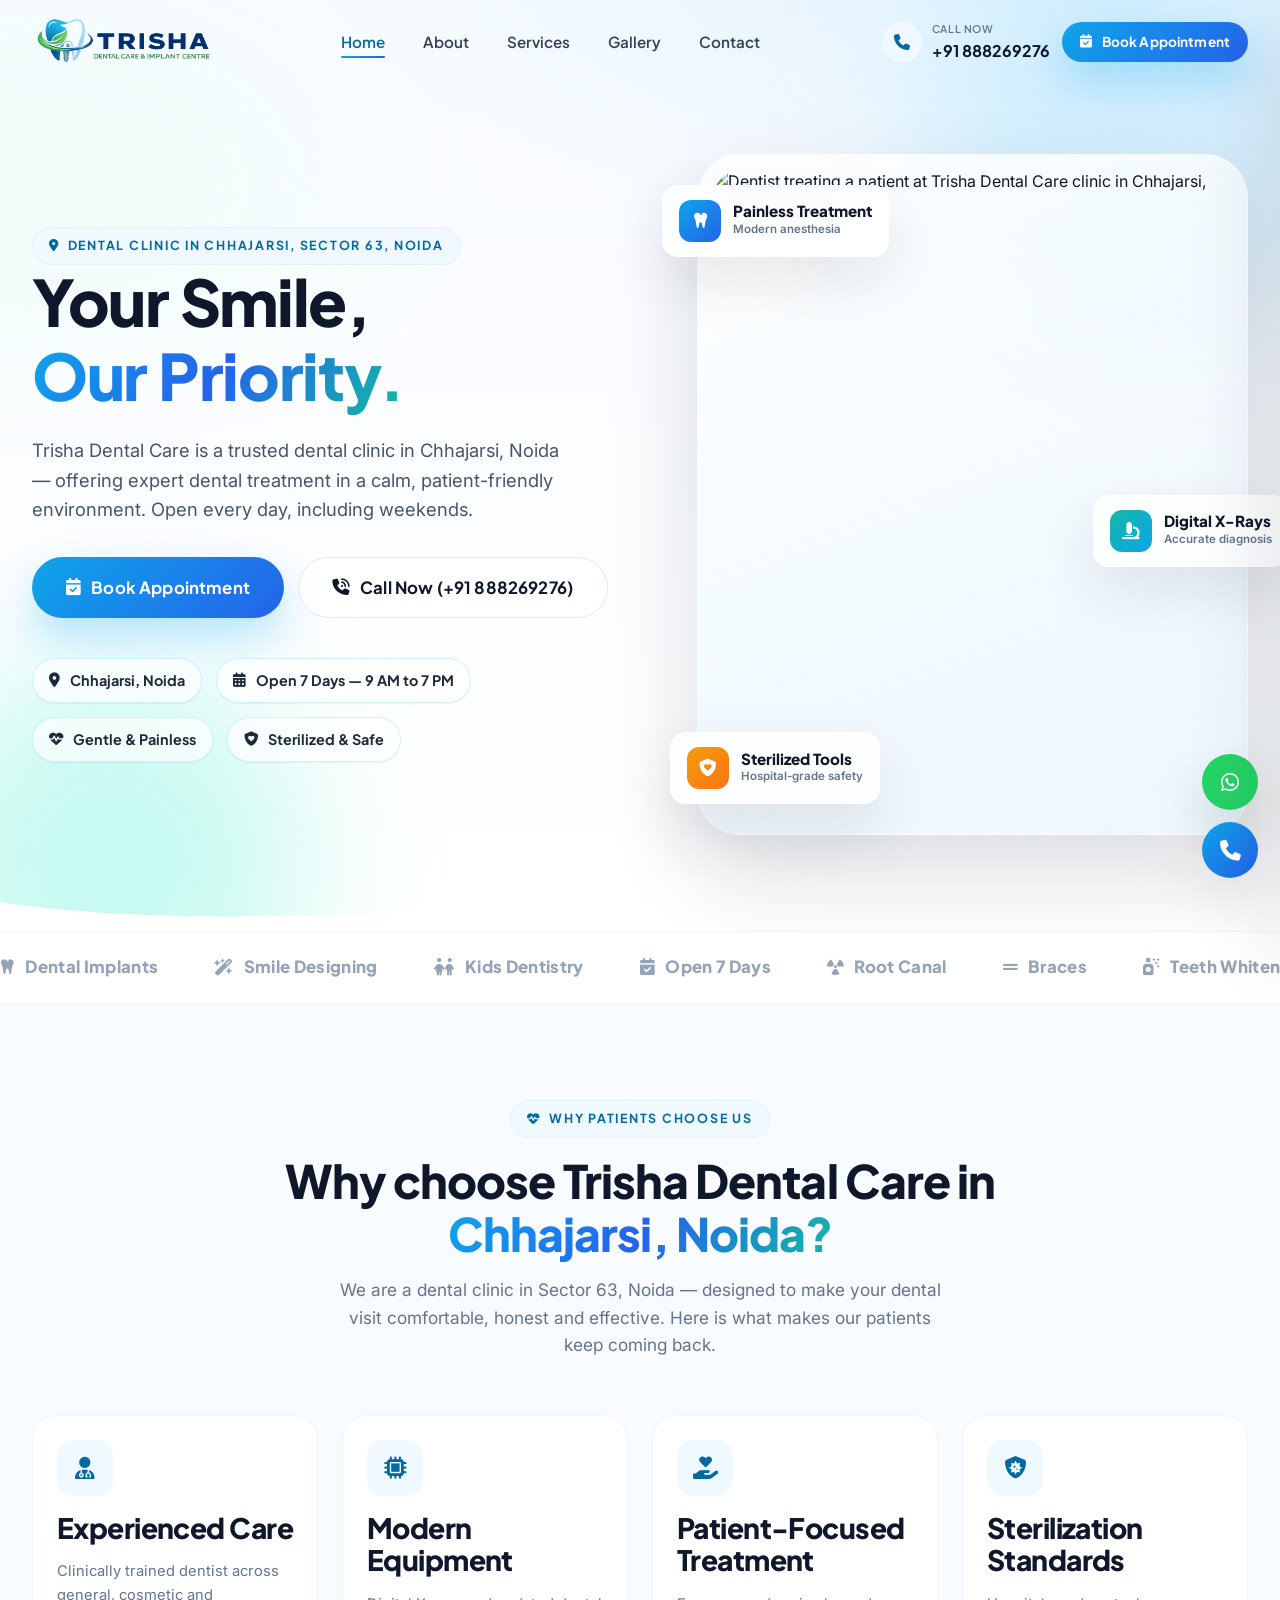
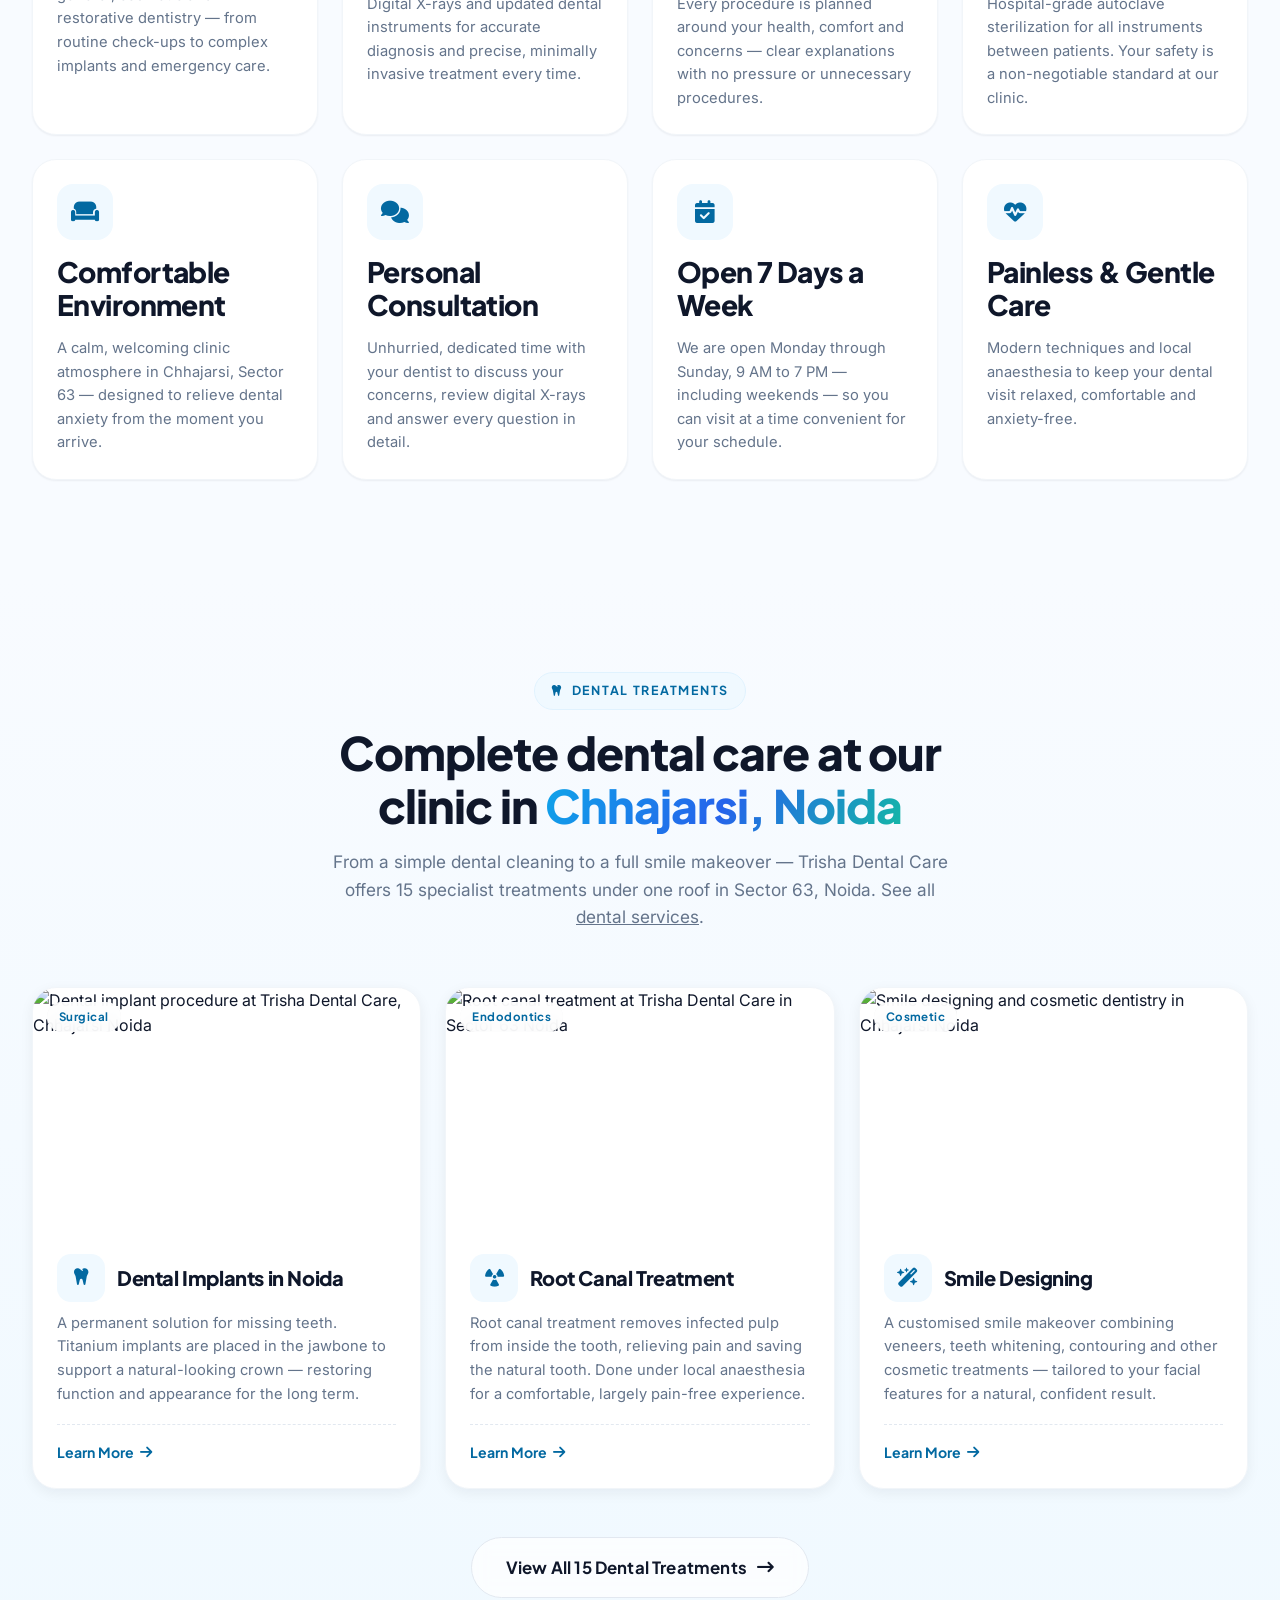
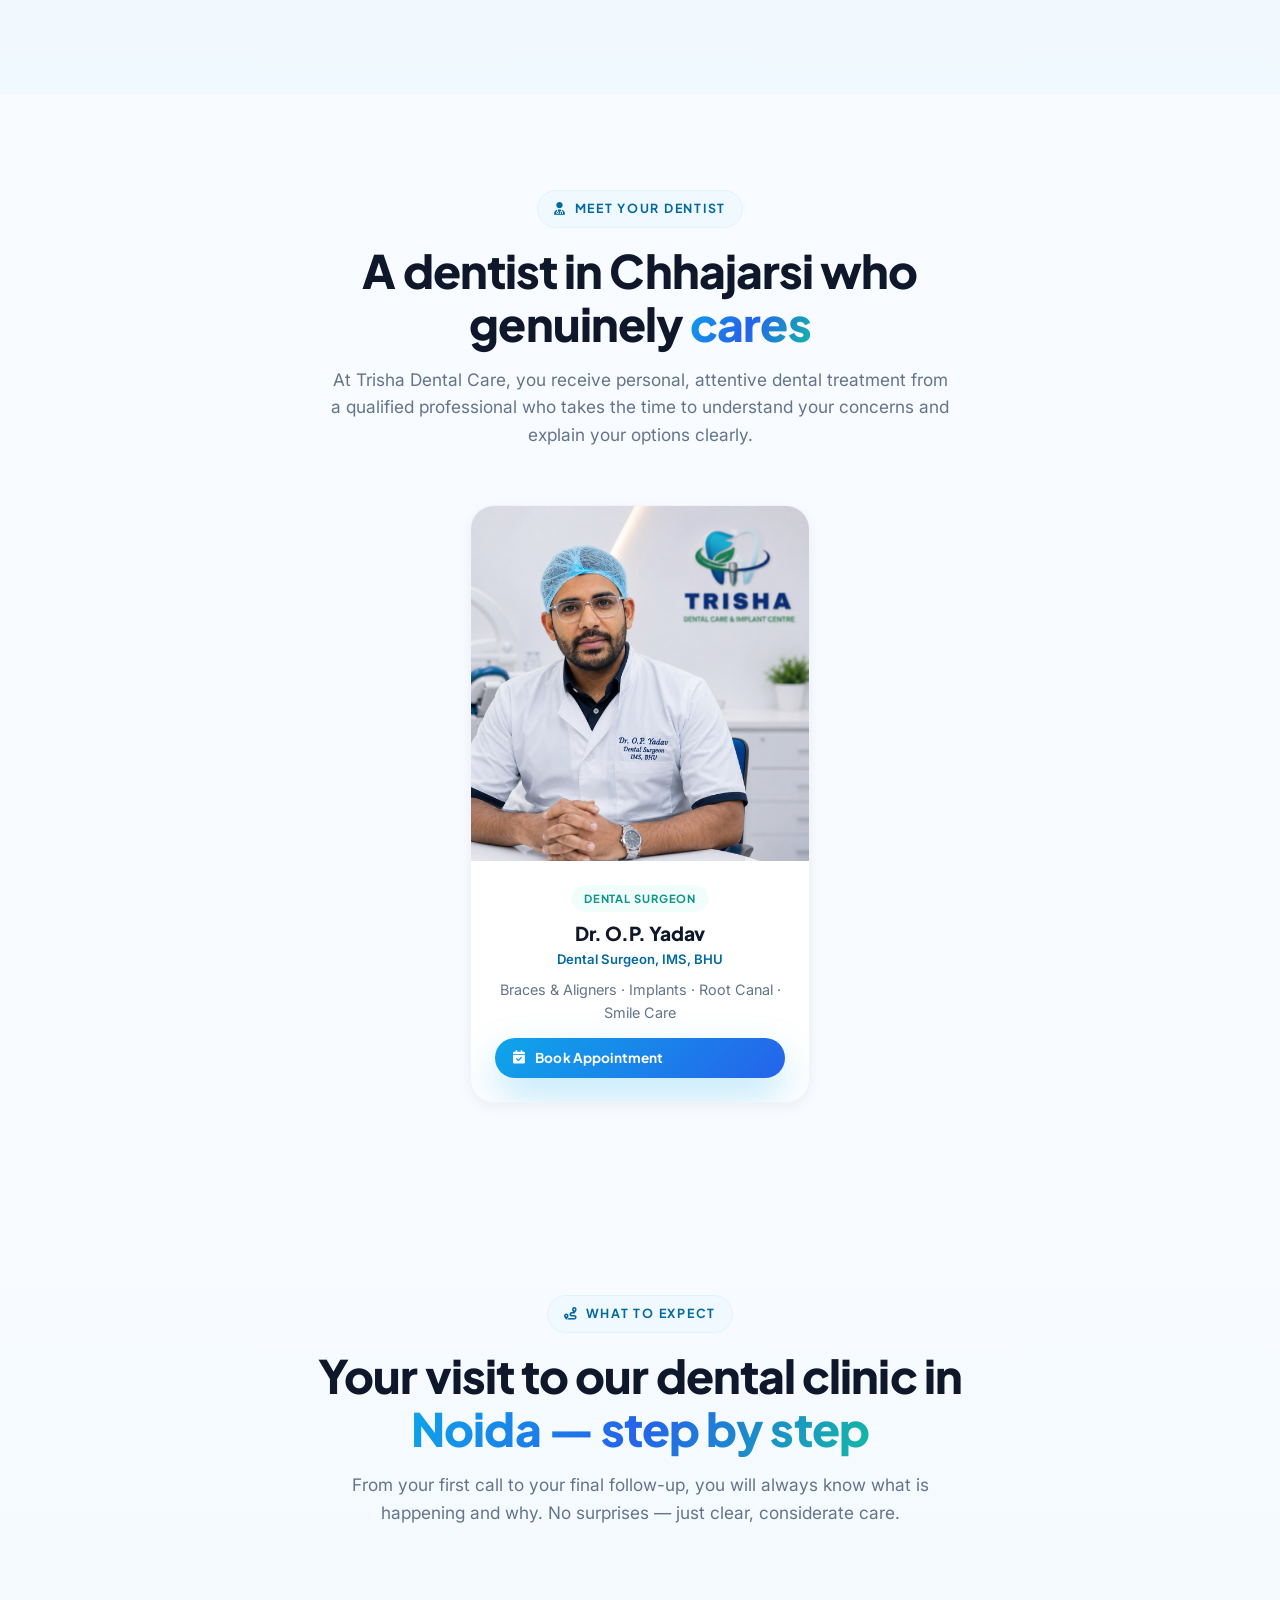
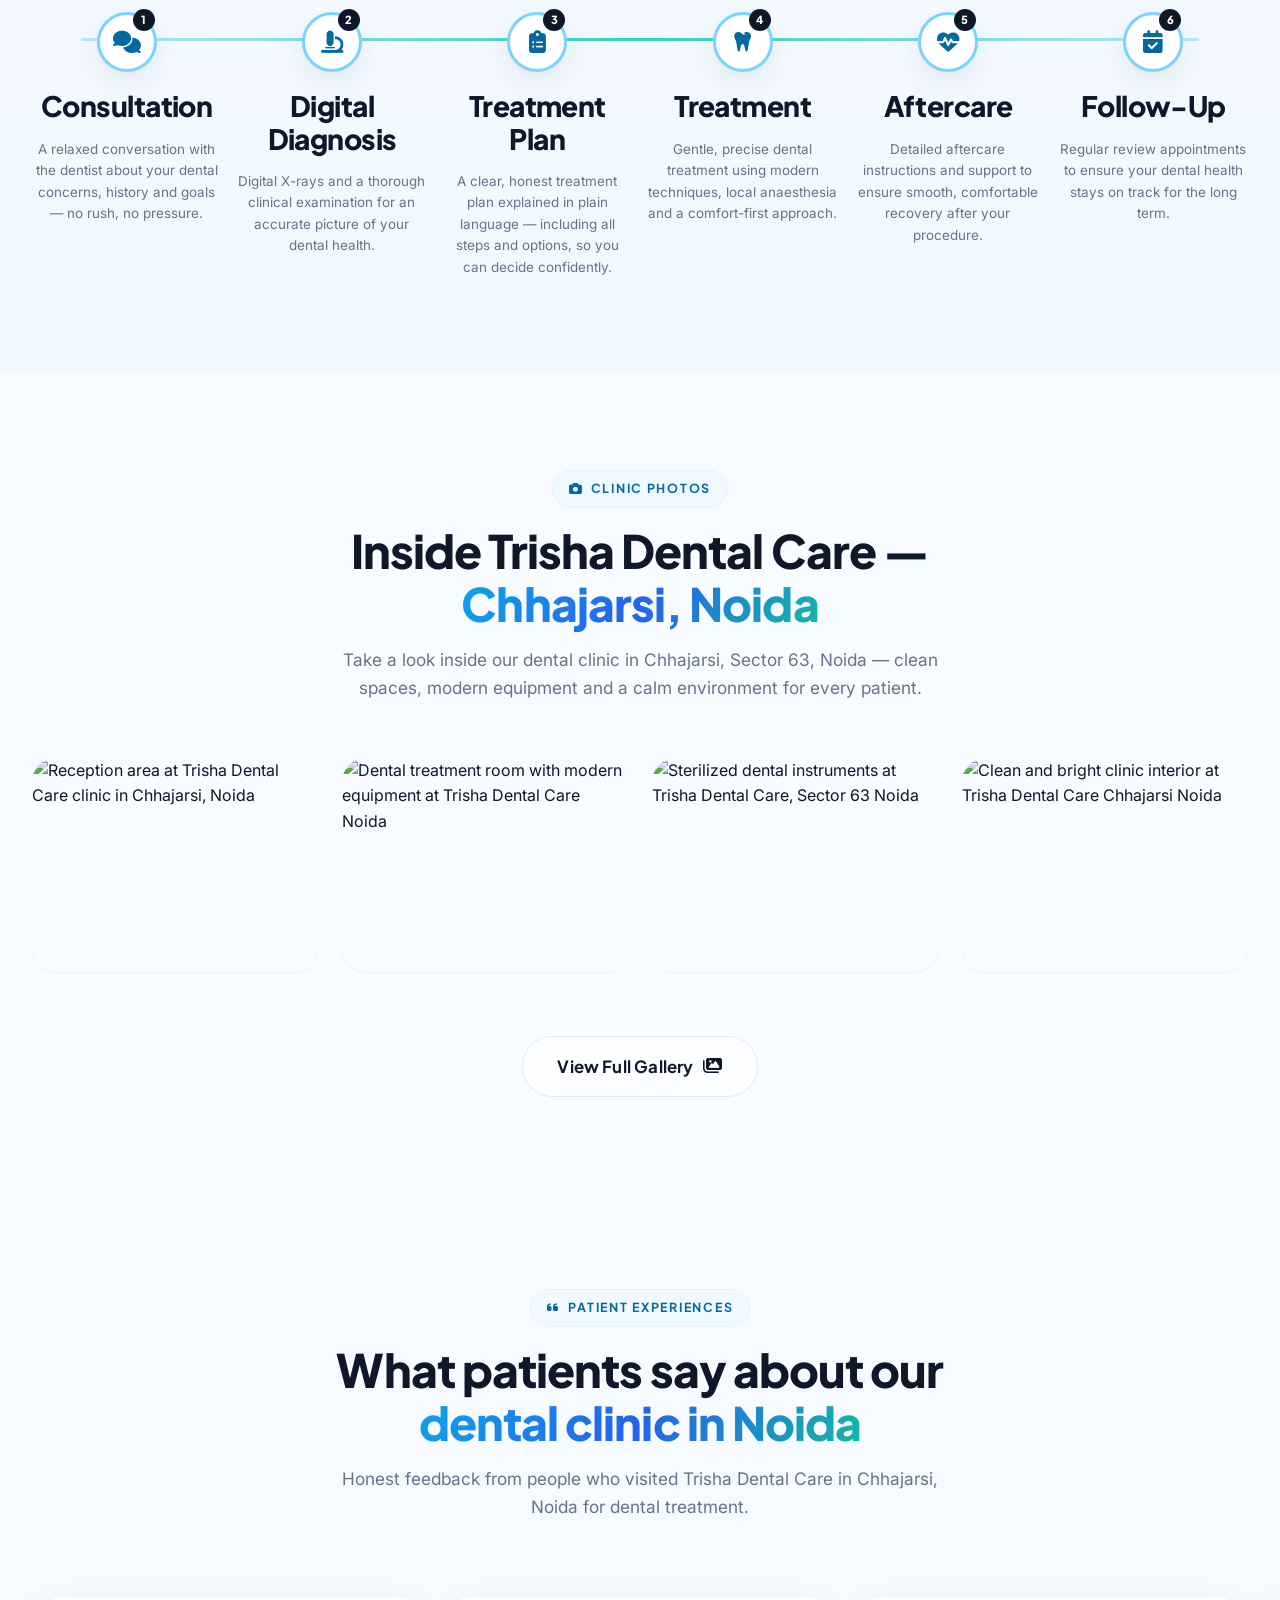
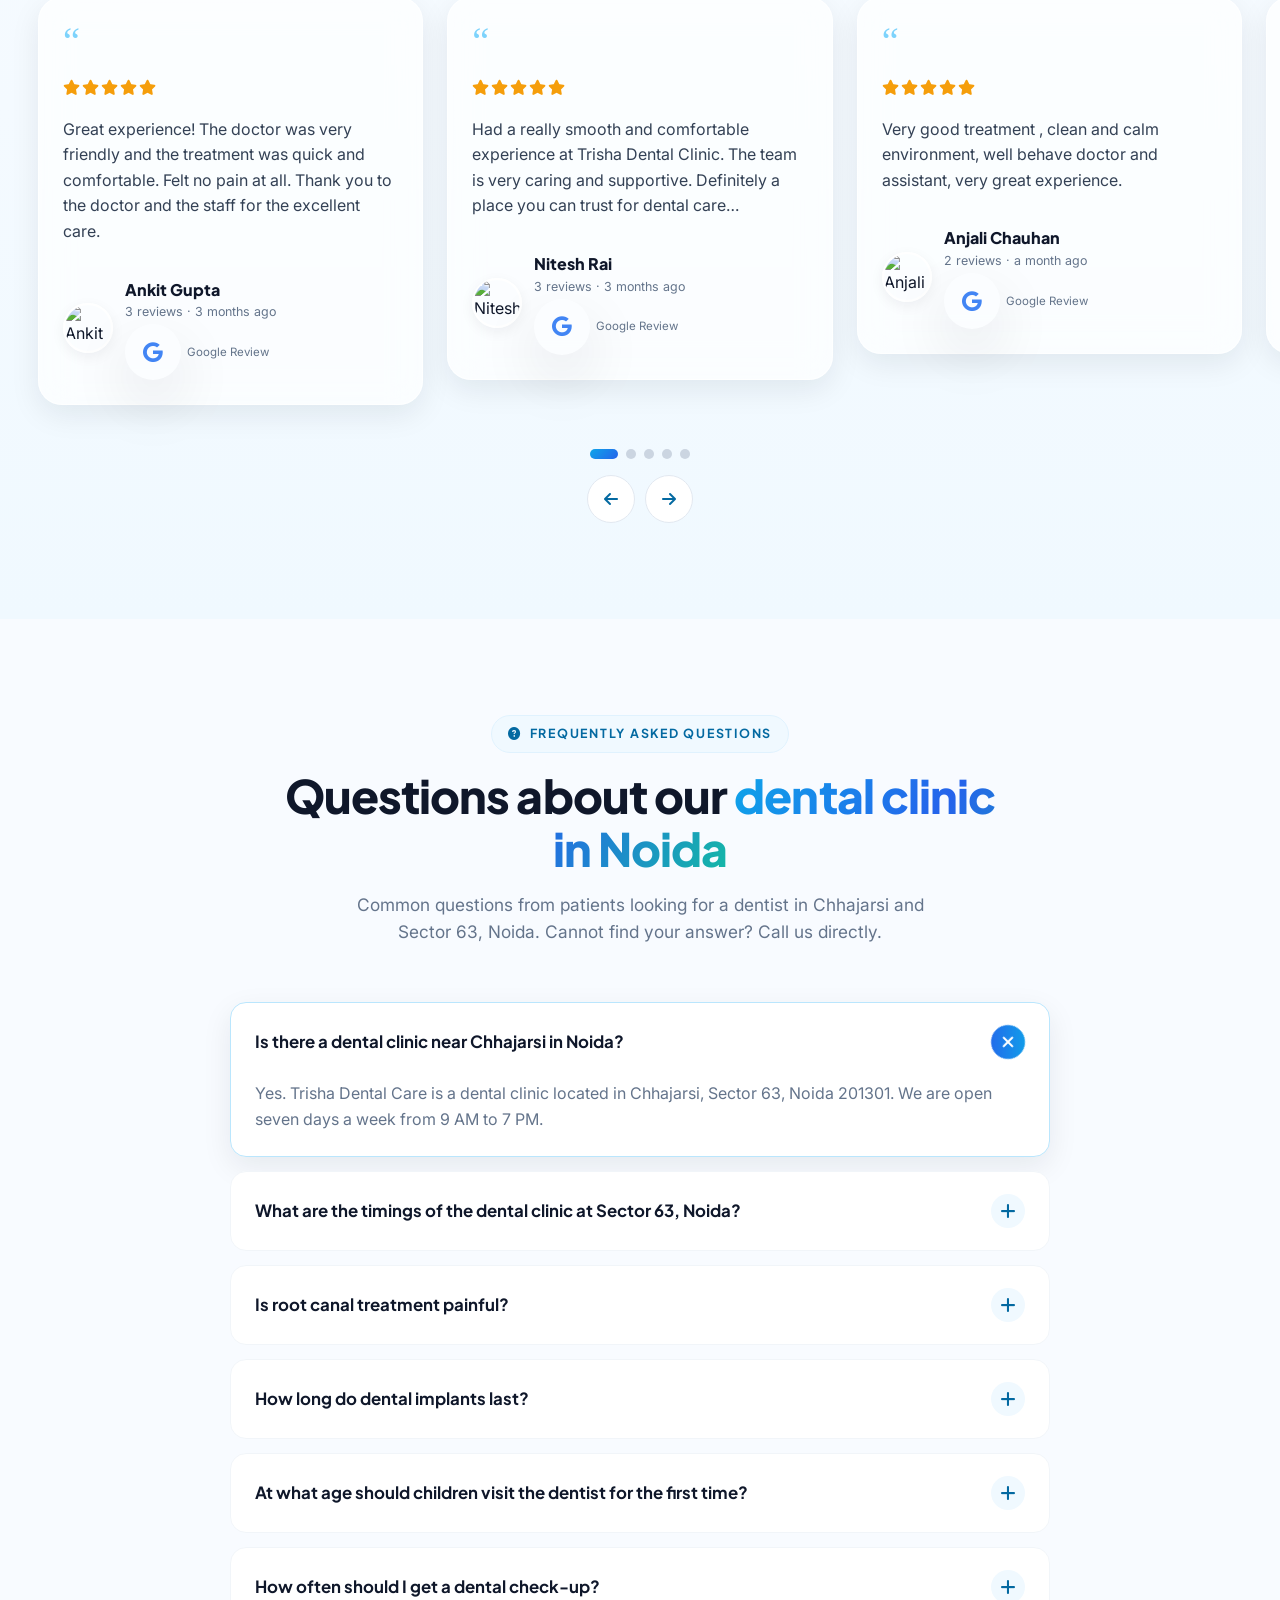
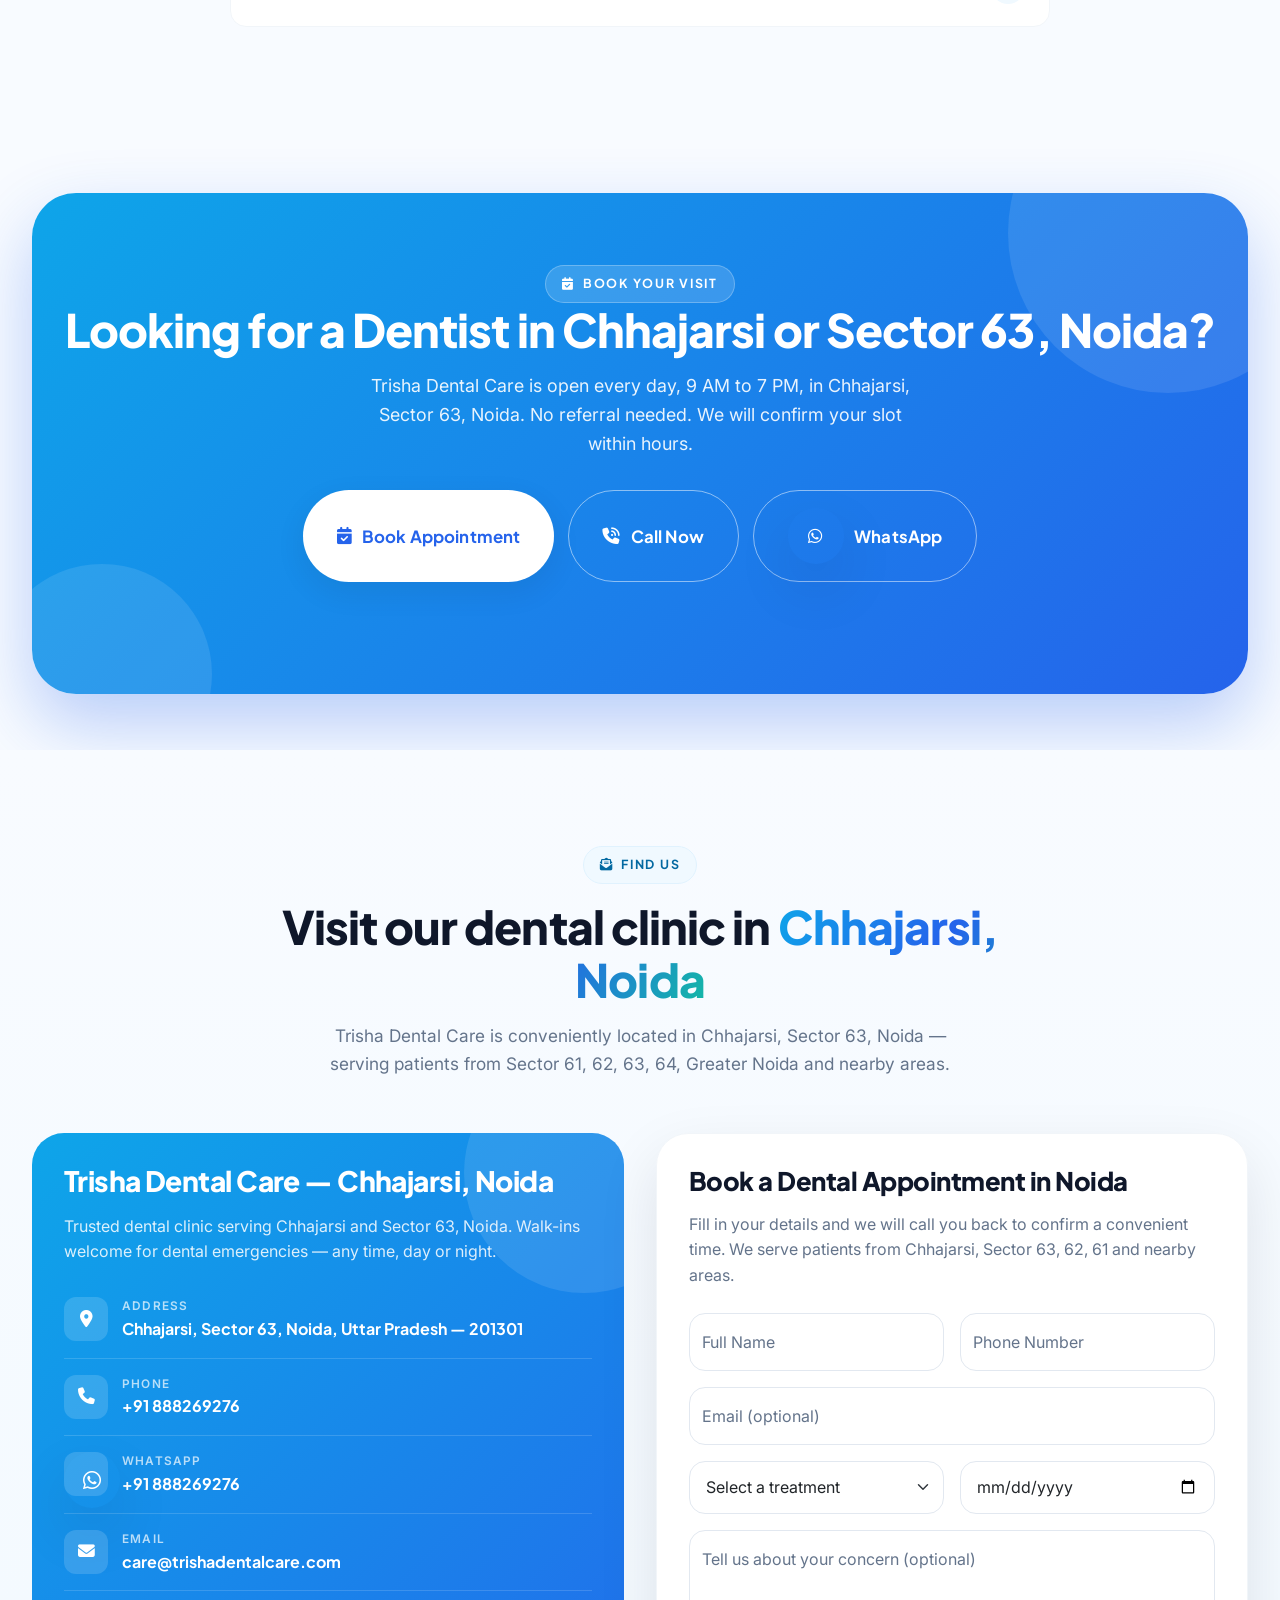
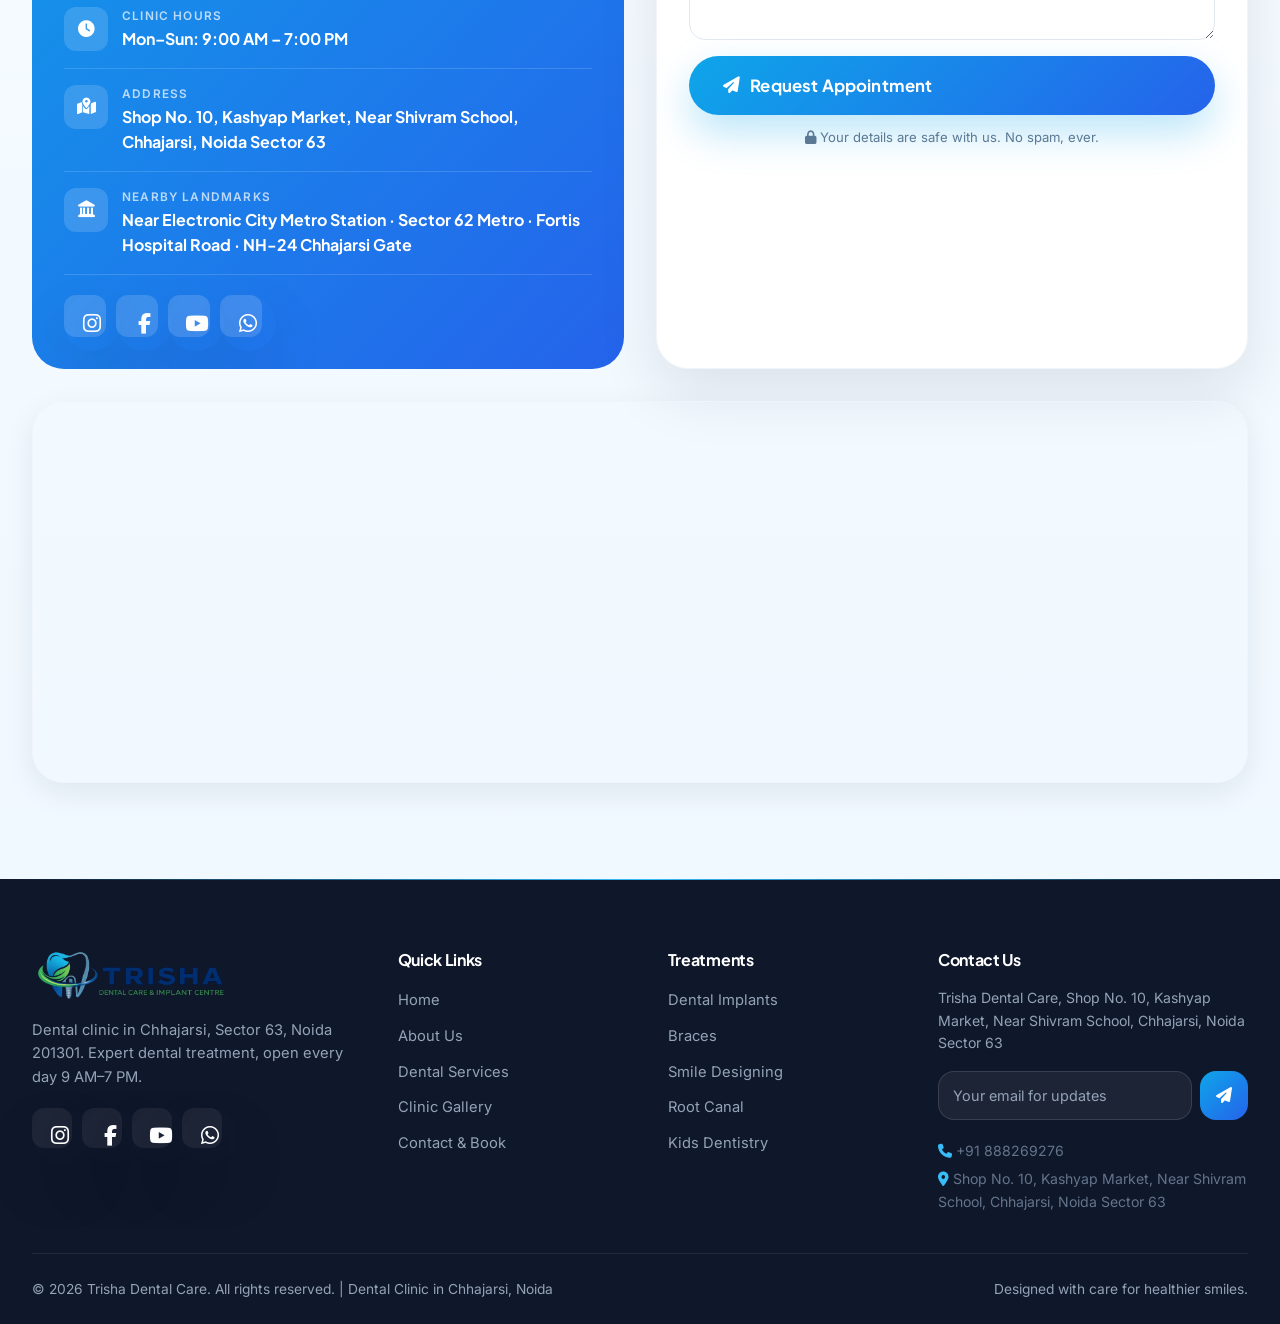
==== commit 17258a7f: "feat: update testimonial section with new reviews and add clinic logo asset" ====
--- a/index.html
+++ b/index.html
@@ -231,11 +231,7 @@
   <header class="site-header">
     <div class="container d-flex align-items-center justify-content-between">
       <a href="index.html" class="nav-brand" aria-label="Trisha Dental Care — Home">
-        <span class="brand-mark"><i class="fas fa-tooth"></i></span>
-        <span class="brand-name">
-          Trisha<b>Dental</b>
-          <span class="brand-sub">Care</span>
-        </span>
+        <img src="assets/img/trisha logo.png" alt="Trisha Dental Care Logo" class="logo-img" width="200" height="50" />
       </a>
 
       <nav class="nav-links" aria-label="Primary navigation">
@@ -602,7 +598,7 @@
         <p>Take a look inside our dental clinic in Chhajarsi, Sector 63, Noida — clean spaces, modern equipment and a calm environment for every patient.</p>
       </div>
 
-      <div class="services-grid" style="grid-template-columns:repeat(4,1fr)">
+      <div class="clinic-gallery-grid">
         <div class="masonry-item" data-aos="zoom-in" data-aos-delay="0">
           <img src="https://encrypted-tbn0.gstatic.com/images?q=tbn:ANd9GcSGGgd3sNJ9PwzAXJTXZkNTNjwYFqwT9ejbysLqGjOkDg&s=10" alt="Reception area at Trisha Dental Care clinic in Chhajarsi, Noida" loading="lazy" width="600" height="450" />
           <div class="m-overlay"><div class="m-cap">Reception <small>Welcoming lounge</small></div></div>
@@ -645,81 +641,85 @@
       <div class="testi-wrap" data-aos="fade-up">
         <div class="swiper testi-swiper">
           <div class="swiper-wrapper">
-            <!-- Slide 1 -->
+            <!-- Slide 1: Ankit Gupta -->
             <div class="swiper-slide">
               <div class="testi-card">
                 <div class="testi-quote">&ldquo;</div>
                 <div class="testi-stars"><i class="fas fa-star"></i><i class="fas fa-star"></i><i class="fas fa-star"></i><i class="fas fa-star"></i><i class="fas fa-star"></i></div>
-                <p class="testi-text">I was very nervous about my dental implant but the experience here was calm and painless. The dentist explained every step clearly before starting. Glad I found a good dentist near me in Noida.</p>
+                <p class="testi-text">Great experience! The doctor was very friendly and the treatment was quick and comfortable. Felt no pain at all. Thank you to the doctor and the staff for the excellent care.</p>
                 <div class="testi-author">
-                  <img src="https://images.pexels.com/photos/774909/pexels-photo-774909.jpeg?auto=compress&w=120" alt="Patient who visited Trisha Dental Care for dental implant in Noida" loading="lazy" width="120" height="120" />
+                  <img src="https://ui-avatars.com/api/?name=Ankit+Gupta&amp;background=0EA5E9&amp;color=fff&amp;font-size=0.45" alt="Ankit Gupta review for Trisha Dental Care" loading="lazy" width="120" height="120" />
                   <div>
-                    <div class="ta-name">Sneha R.</div>
-                    <div class="ta-meta">Dental Implant — Noida</div>
+                    <div class="ta-name">Ankit Gupta</div>
+                    <div class="ta-meta">3 reviews · 3 months ago</div>
                     <div class="ta-google"><i class="fab fa-google"></i> Google Review</div>
                   </div>
                 </div>
               </div>
             </div>
-            <!-- Slide 2 -->
+
+            <!-- Slide 2: Nitesh Rai -->
             <div class="swiper-slide">
               <div class="testi-card">
                 <div class="testi-quote">&ldquo;</div>
                 <div class="testi-stars"><i class="fas fa-star"></i><i class="fas fa-star"></i><i class="fas fa-star"></i><i class="fas fa-star"></i><i class="fas fa-star"></i></div>
-                <p class="testi-text">Got braces done here and very happy with the result. The dentist was patient and took time to walk me through the whole treatment. The clinic in Sector 63 is clean, modern and easy to reach.</p>
+                <p class="testi-text">Had a really smooth and comfortable experience at Trisha Dental Clinic. The team is very caring and supportive. Definitely a place you can trust for dental care…</p>
                 <div class="testi-author">
-                  <img src="https://images.pexels.com/photos/1239291/pexels-photo-1239291.jpeg?auto=compress&w=120" alt="Patient who got braces at Trisha Dental Care Sector 63 Noida" loading="lazy" width="120" height="120" />
+                  <img src="https://ui-avatars.com/api/?name=Nitesh+Rai&amp;background=0284C7&amp;color=fff&amp;font-size=0.45" alt="Nitesh Rai review for Trisha Dental Care" loading="lazy" width="120" height="120" />
                   <div>
-                    <div class="ta-name">Arjun M.</div>
-                    <div class="ta-meta">Braces — Sector 63, Noida</div>
+                    <div class="ta-name">Nitesh Rai</div>
+                    <div class="ta-meta">3 reviews · 3 months ago</div>
                     <div class="ta-google"><i class="fab fa-google"></i> Google Review</div>
                   </div>
                 </div>
               </div>
             </div>
-            <!-- Slide 3 -->
+
+            <!-- Slide 3: Anjali Chauhan -->
             <div class="swiper-slide">
               <div class="testi-card">
                 <div class="testi-quote">&ldquo;</div>
                 <div class="testi-stars"><i class="fas fa-star"></i><i class="fas fa-star"></i><i class="fas fa-star"></i><i class="fas fa-star"></i><i class="fas fa-star"></i></div>
-                <p class="testi-text">My child enjoyed the visit — which surprised me! The dentist here is so gentle with kids. The clinic near Chhajarsi is well-maintained and the staff made my son feel at ease throughout.</p>
+                <p class="testi-text">Very good treatment , clean and calm environment, well behave doctor and assistant, very great experience.</p>
                 <div class="testi-author">
-                  <img src="https://images.pexels.com/photos/1130626/pexels-photo-1130626.jpeg?auto=compress&w=120" alt="Parent whose child received kids dentistry at Trisha Dental Care Chhajarsi Noida" loading="lazy" width="120" height="120" />
+                  <img src="https://ui-avatars.com/api/?name=Anjali+Chauhan&amp;background=0D9488&amp;color=fff&amp;font-size=0.45" alt="Anjali Chauhan review for Trisha Dental Care" loading="lazy" width="120" height="120" />
                   <div>
-                    <div class="ta-name">Priya K.</div>
-                    <div class="ta-meta">Kids Dentistry — Chhajarsi</div>
+                    <div class="ta-name">Anjali Chauhan</div>
+                    <div class="ta-meta">2 reviews · a month ago</div>
                     <div class="ta-google"><i class="fab fa-google"></i> Google Review</div>
                   </div>
                 </div>
               </div>
             </div>
-            <!-- Slide 4 -->
+
+            <!-- Slide 4: Ritanshu Jaiswal -->
             <div class="swiper-slide">
               <div class="testi-card">
                 <div class="testi-quote">&ldquo;</div>
                 <div class="testi-stars"><i class="fas fa-star"></i><i class="fas fa-star"></i><i class="fas fa-star"></i><i class="fas fa-star"></i><i class="fas fa-star"></i></div>
-                <p class="testi-text">My smile makeover turned out beautifully. The veneers look natural and I finally feel confident. If you're looking for a cosmetic dentist in Noida, this is the place to go.</p>
+                <p class="testi-text">Genuine work and consulatation. Very happy with doctor sahab polite nature and guidance.</p>
                 <div class="testi-author">
-                  <img src="https://images.pexels.com/photos/415829/pexels-photo-415829.jpeg?auto=compress&w=120" alt="Patient after smile designing treatment at Trisha Dental Care Noida" loading="lazy" width="120" height="120" />
+                  <img src="https://ui-avatars.com/api/?name=Ritanshu+Jaiswal&amp;background=6366F1&amp;color=fff&amp;font-size=0.45" alt="Ritanshu Jaiswal review for Trisha Dental Care" loading="lazy" width="120" height="120" />
                   <div>
-                    <div class="ta-name">Vikram S.</div>
-                    <div class="ta-meta">Smile Designing — Noida</div>
+                    <div class="ta-name">Ritanshu Jaiswal</div>
+                    <div class="ta-meta">6 reviews · 3 months ago</div>
                     <div class="ta-google"><i class="fab fa-google"></i> Google Review</div>
                   </div>
                 </div>
               </div>
             </div>
-            <!-- Slide 5 -->
+
+            <!-- Slide 5: Ramnewaj Pal -->
             <div class="swiper-slide">
               <div class="testi-card">
                 <div class="testi-quote">&ldquo;</div>
                 <div class="testi-stars"><i class="fas fa-star"></i><i class="fas fa-star"></i><i class="fas fa-star"></i><i class="fas fa-star"></i><i class="fas fa-star"></i></div>
-                <p class="testi-text">Had severe toothache and got a root canal done here. The procedure was completely smooth and painless. Very relieved to have a gentle and reliable dentist in Chhajarsi, Noida.</p>
+                <p class="testi-text">Mind blowing experience thanks you so much doctor &#x1F9D1;&#x200D;&#x2695;&#xFE0F;</p>
                 <div class="testi-author">
-                  <img src="https://images.pexels.com/photos/733872/pexels-photo-733872.jpeg?auto=compress&w=120" alt="Patient who received root canal treatment at Trisha Dental Care Noida" loading="lazy" width="120" height="120" />
+                  <img src="https://ui-avatars.com/api/?name=Ramnewaj+Pal&amp;background=8B5CF6&amp;color=fff&amp;font-size=0.45" alt="Ramnewaj Pal review for Trisha Dental Care" loading="lazy" width="120" height="120" />
                   <div>
-                    <div class="ta-name">Meera D.</div>
-                    <div class="ta-meta">Root Canal Treatment — Noida</div>
+                    <div class="ta-name">Ramnewaj Pal</div>
+                    <div class="ta-meta">1 review · 3 months ago</div>
                     <div class="ta-google"><i class="fab fa-google"></i> Google Review</div>
                   </div>
                 </div>
@@ -930,8 +930,7 @@
       <div class="footer-grid">
         <div class="footer-brand">
           <a href="index.html" class="nav-brand" aria-label="Trisha Dental Care home">
-            <span class="brand-mark"><i class="fas fa-tooth"></i></span>
-            <span class="brand-name">Trisha<b>Dental</b><span class="brand-sub">Care</span></span>
+            <img src="assets/img/trisha logo.png" alt="Trisha Dental Care Logo" class="logo-img" width="200" height="50" />
           </a>
           <p>Dental clinic in Chhajarsi, Sector 63, Noida 201301. Expert dental treatment, open every day 9 AM–7 PM.</p>
           <div class="footer-social">
--- a/assets/css/style.css
+++ b/assets/css/style.css
@@ -404,6 +404,17 @@
   letter-spacing: -0.02em;
 }
 .nav-brand:hover { color: var(--c-text); }
+.nav-brand img.logo-img {
+  height: 48px;
+  width: auto;
+  max-width: 210px;
+  object-fit: contain;
+  transition: transform 0.4s var(--ease);
+}
+.site-footer .nav-brand img.logo-img {
+  height: 52px;
+}
+.nav-brand:hover img.logo-img { transform: scale(1.04); }
 .nav-brand .brand-mark {
   width: 44px; height: 44px;
   border-radius: 14px;
@@ -1346,6 +1357,24 @@
 .app-toast.show { transform: translate(-50%, 0); }
 .app-toast .fa { color: var(--c-accent-400); font-size: 1.1rem; }
 
+/* Clinic Gallery Grid */
+.clinic-gallery-grid {
+  display: grid;
+  grid-template-columns: repeat(4, 1fr);
+  gap: var(--sp-3);
+}
+.clinic-gallery-grid .masonry-item {
+  border-radius: var(--r-lg);
+  overflow: hidden;
+  position: relative;
+  aspect-ratio: 4/3;
+}
+.clinic-gallery-grid .masonry-item img {
+  width: 100%;
+  height: 100%;
+  object-fit: cover;
+}
+
 /* =========================================================
    25. RESPONSIVE BREAKPOINTS
    ========================================================= */
@@ -1358,12 +1387,22 @@
   :root { --header-h: 70px; }
   .nav-links, .header-call, .nav-actions .btn-brand { display: none; }
   .nav-toggle { display: flex; }
-  .hero-grid { grid-template-columns: 1fr; gap: var(--sp-6); }
-  .hero-visual { max-width: 480px; margin: 0 auto; }
-  .float-card.fc-top { left: -10px; }
+  .hero { text-align: center; padding: calc(var(--header-h) + 24px) 0 var(--sp-6); }
+  .hero-grid { grid-template-columns: 1fr; gap: var(--sp-5); }
+  .hero-copy .sub { margin-inline: auto; }
+  .hero-cta { justify-content: center; }
+  .hero-trust { justify-content: center; }
+  .hero-visual { max-width: 480px; margin: 0 auto; width: 100%; }
+  .hero-photo { aspect-ratio: 16/10; }
+  .float-card { padding: 10px 14px; }
+  .float-card .fc-ico { width: 34px; height: 34px; font-size: 0.95rem; }
+  .float-card .fc-title { font-size: 0.85rem; }
+  .float-card .fc-sub { font-size: 0.68rem; }
+  .float-card.fc-top { left: -10px; top: 16px; }
   .float-card.fc-mid { right: -10px; }
-  .float-card.fc-bot { left: 10px; }
+  .float-card.fc-bot { left: -10px; bottom: 16px; }
   .services-grid { grid-template-columns: repeat(2, 1fr); }
+  .clinic-gallery-grid { grid-template-columns: repeat(2, 1fr); gap: 14px; }
   .contact-grid { grid-template-columns: 1fr; }
   .story-grid { grid-template-columns: 1fr; }
   .story-imgs { max-width: 460px; margin: 0 auto; }
@@ -1386,12 +1425,18 @@
 @media (max-width: 560px) {
   .why-grid { grid-template-columns: 1fr; }
   .services-grid { grid-template-columns: 1fr; }
+  .clinic-gallery-grid { grid-template-columns: repeat(2, 1fr); gap: 10px; }
   .doctors-grid { grid-template-columns: 1fr; }
+  .hero-copy h1 { font-size: 2.2rem; line-height: 1.16; margin-bottom: 12px; }
+  .hero-copy .sub { font-size: 0.96rem; line-height: 1.5; margin-bottom: 18px; }
   .hero-cta .btn, .cta-band .btn { width: 100%; justify-content: center; }
-  .hero-cta, .cta-band .hero-cta { flex-direction: column; }
+  .hero-cta, .cta-band .hero-cta { flex-direction: column; gap: 10px; }
+  .hero-trust { gap: 8px; justify-content: center; }
+  .trust-chip { font-size: 0.78rem; padding: 7px 12px; gap: 6px; }
   .timeline { grid-template-columns: 1fr; }
   .masonry { columns: 1; }
-  .hero-photo-wrap { padding: 8px; }
+  .hero-photo-wrap { padding: 6px; }
+  .hero-photo { aspect-ratio: 4/3; }
   .float-card { display: none; }
   .nav-brand .brand-sub { display: none; }
   .section { padding: var(--sp-6) 0; }
@@ -1401,7 +1446,8 @@
 }
 
 @media (max-width: 360px) {
-  .hero-copy h1 { font-size: 2.1rem; }
-  .btn { padding: 12px 20px; font-size: 0.88rem; }
-  .trust-chip { font-size: 0.8rem; padding: 8px 12px; }
-}
+  .hero-copy h1 { font-size: 1.95rem; }
+  .btn { padding: 12px 18px; font-size: 0.86rem; }
+  .trust-chip { font-size: 0.74rem; padding: 6px 10px; }
+  .clinic-gallery-grid { grid-template-columns: 1fr; }
+}
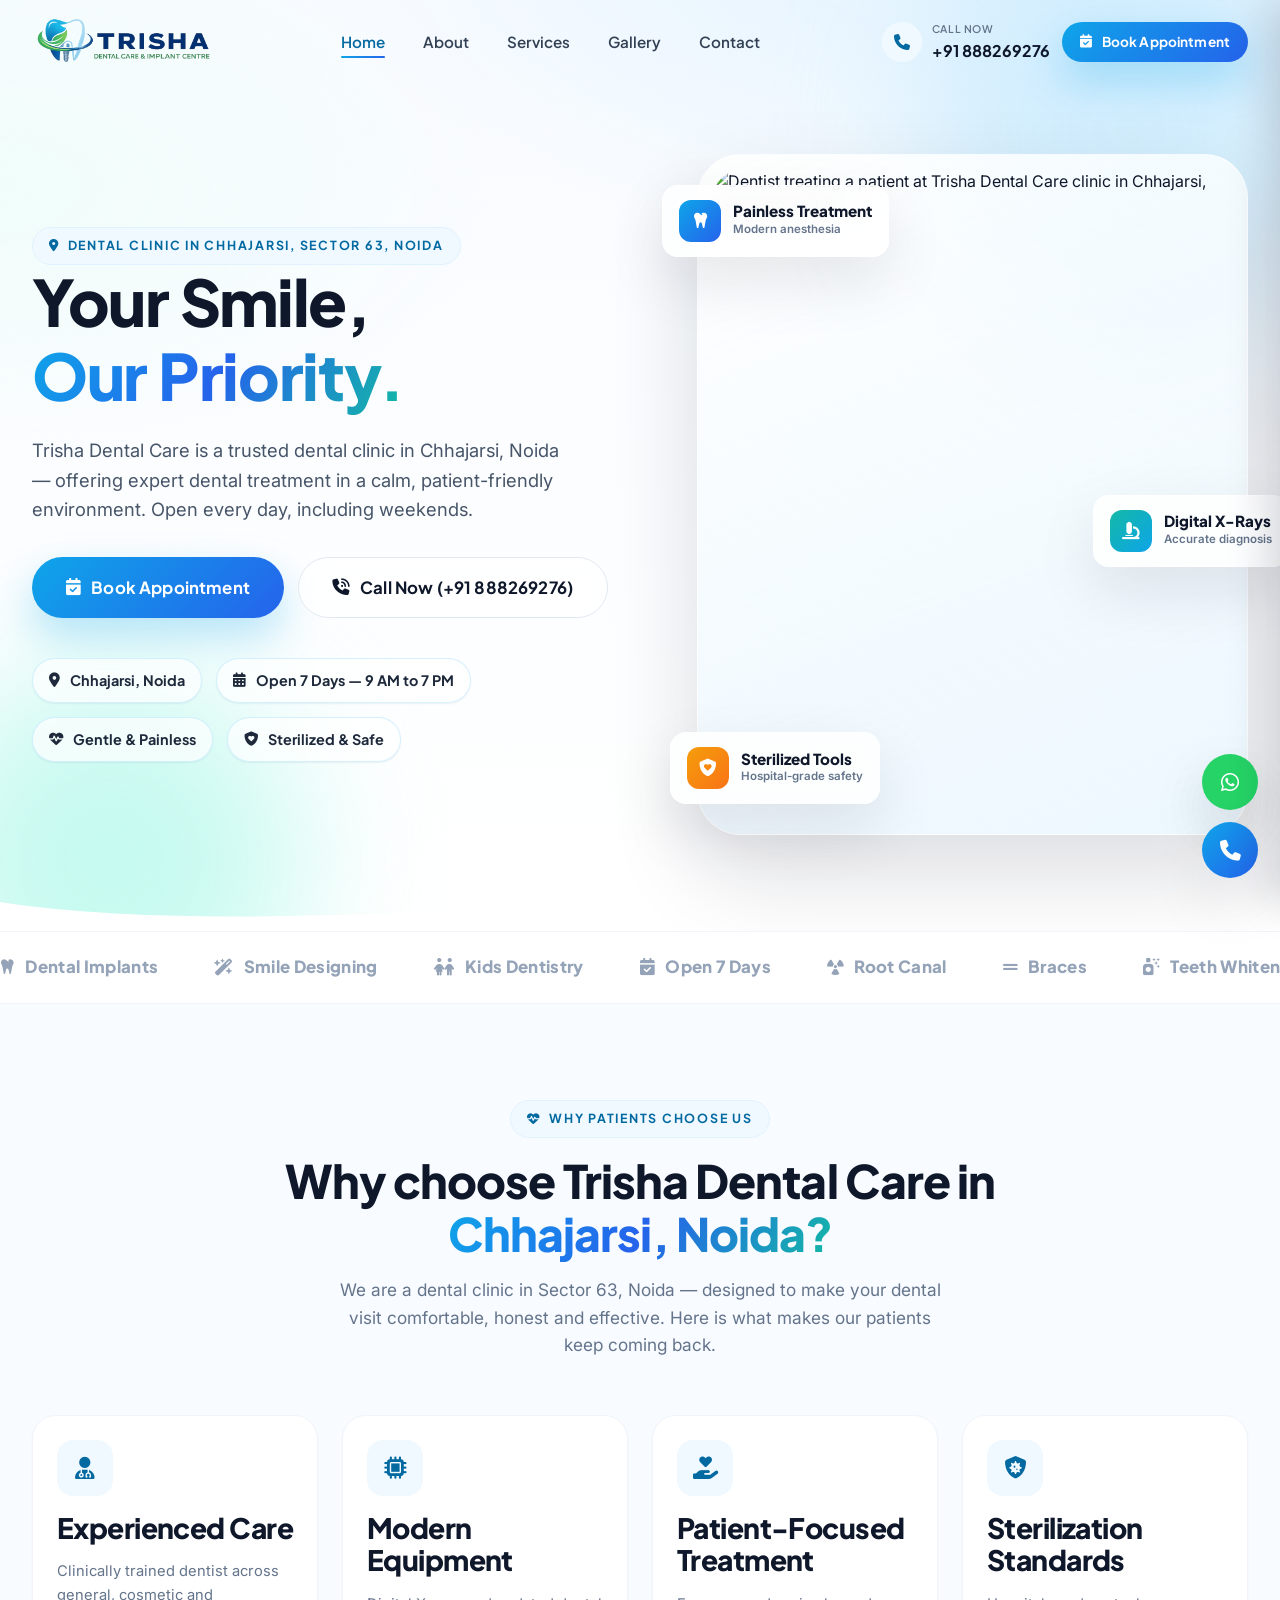
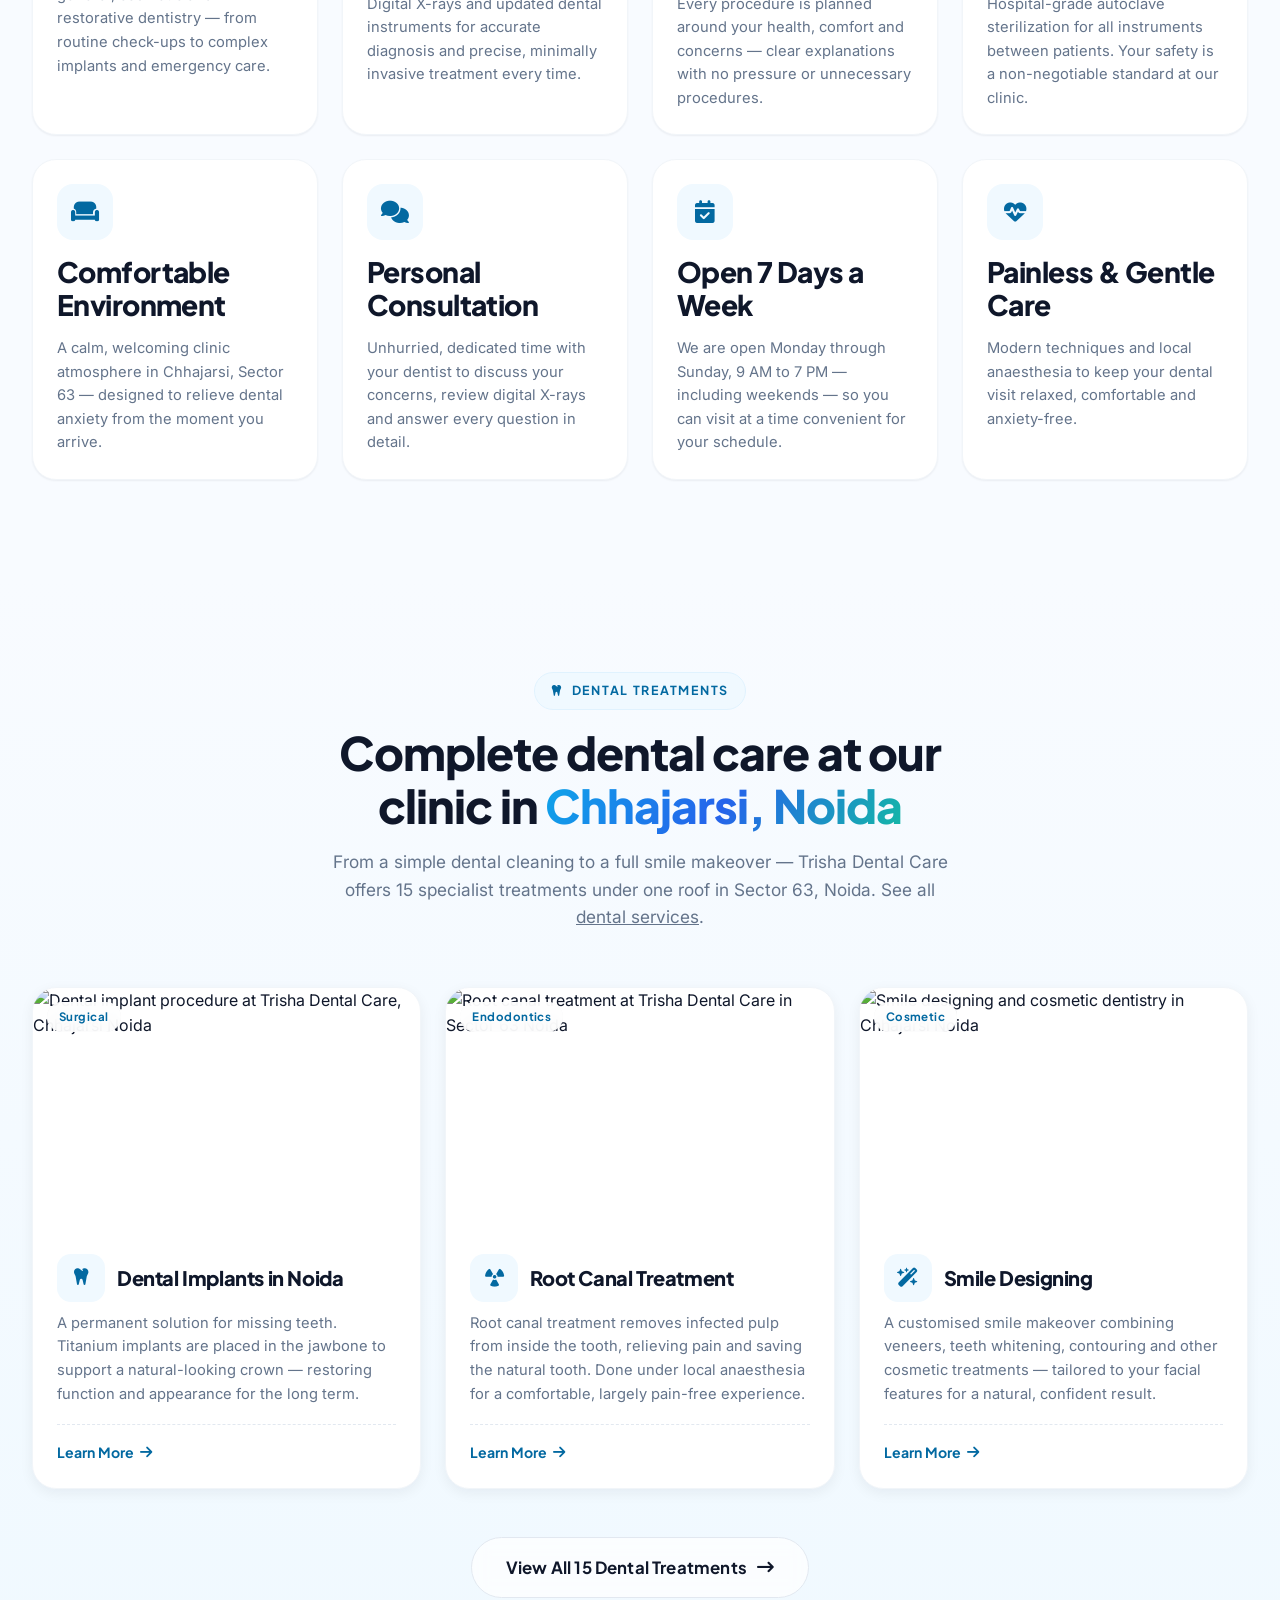
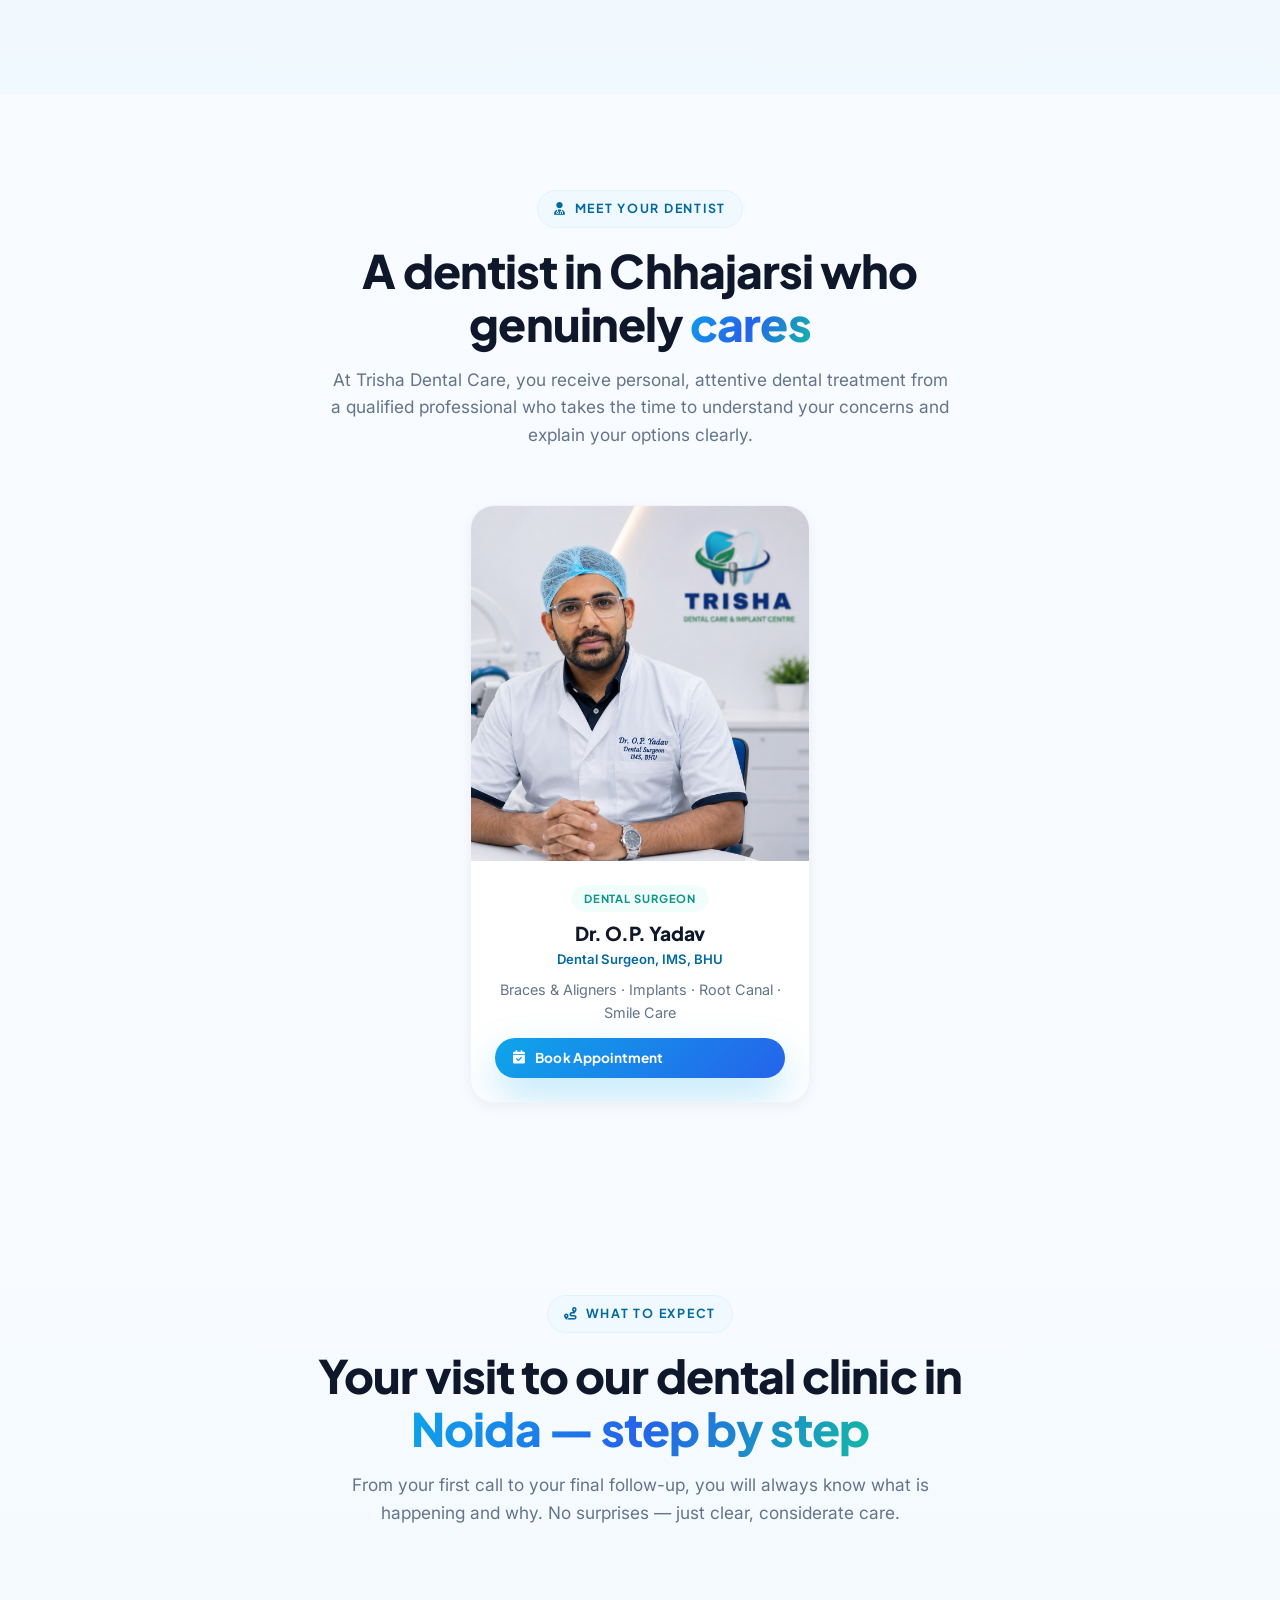
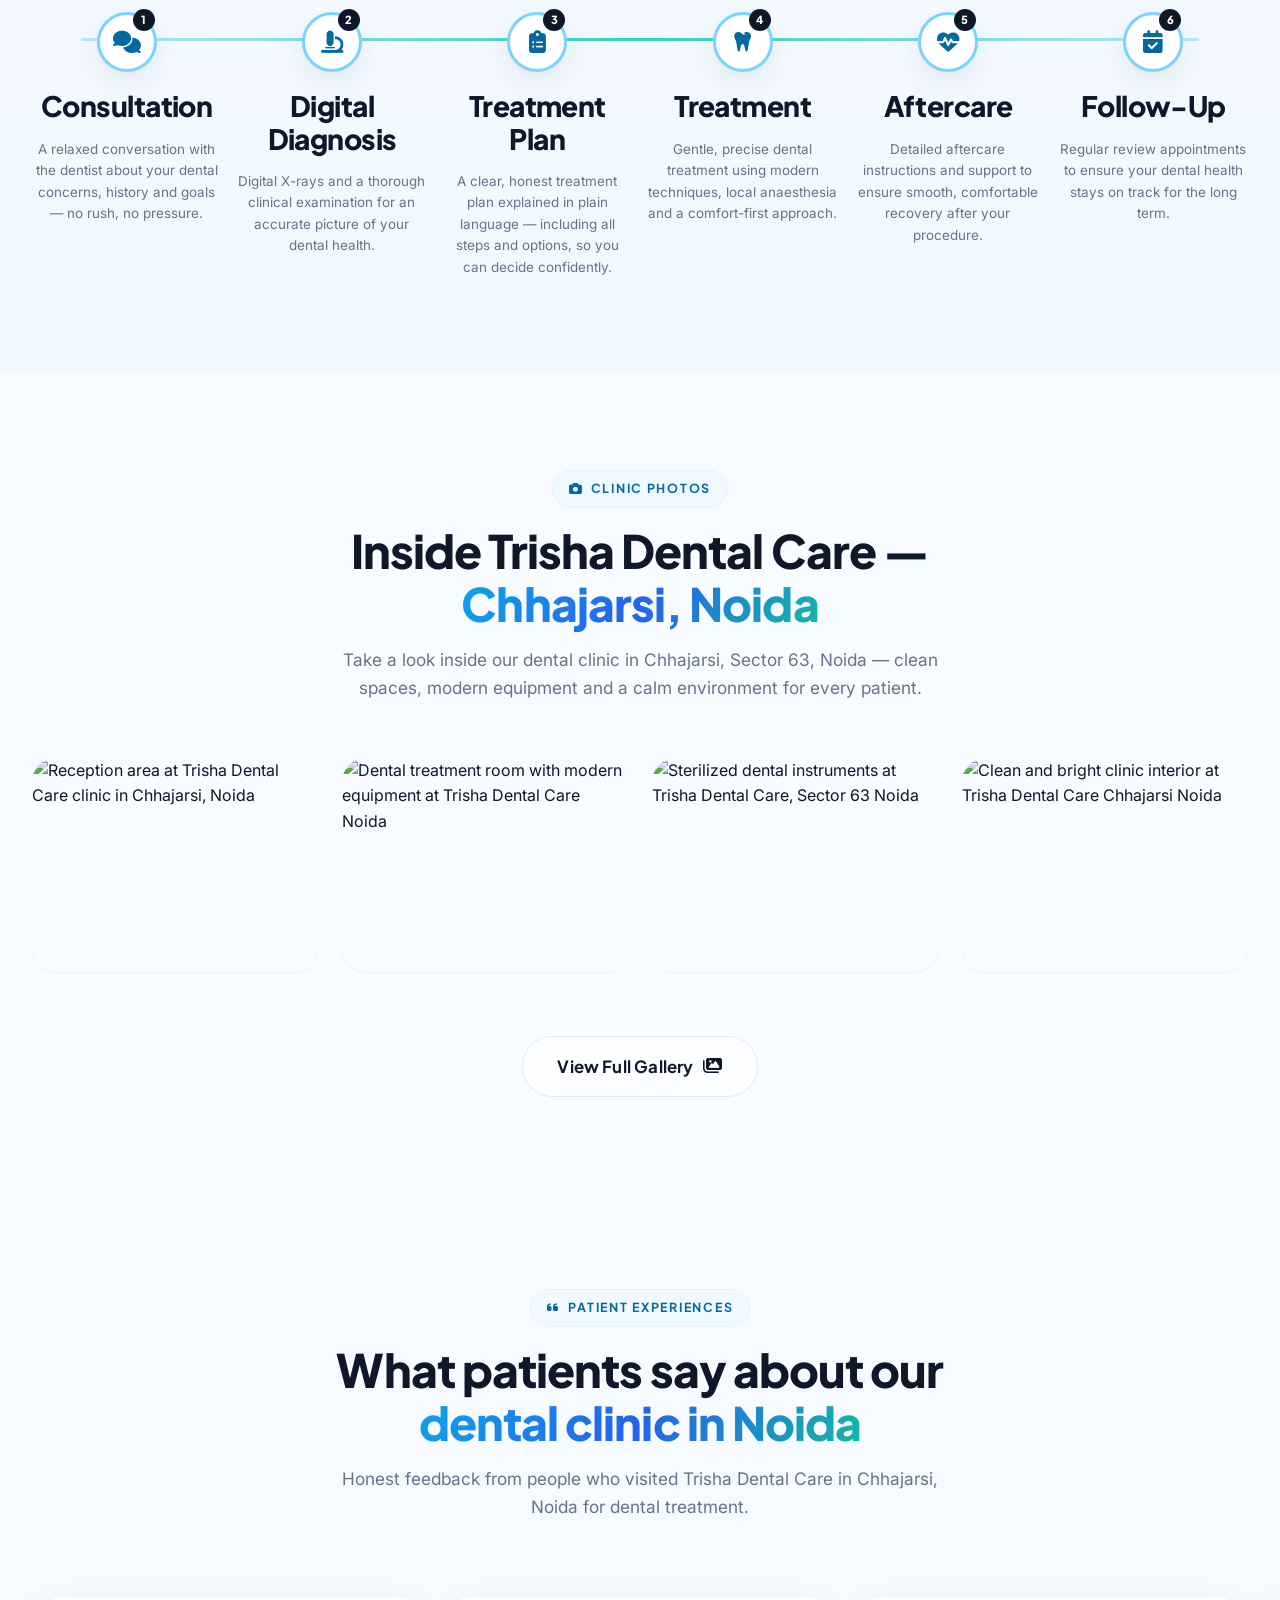
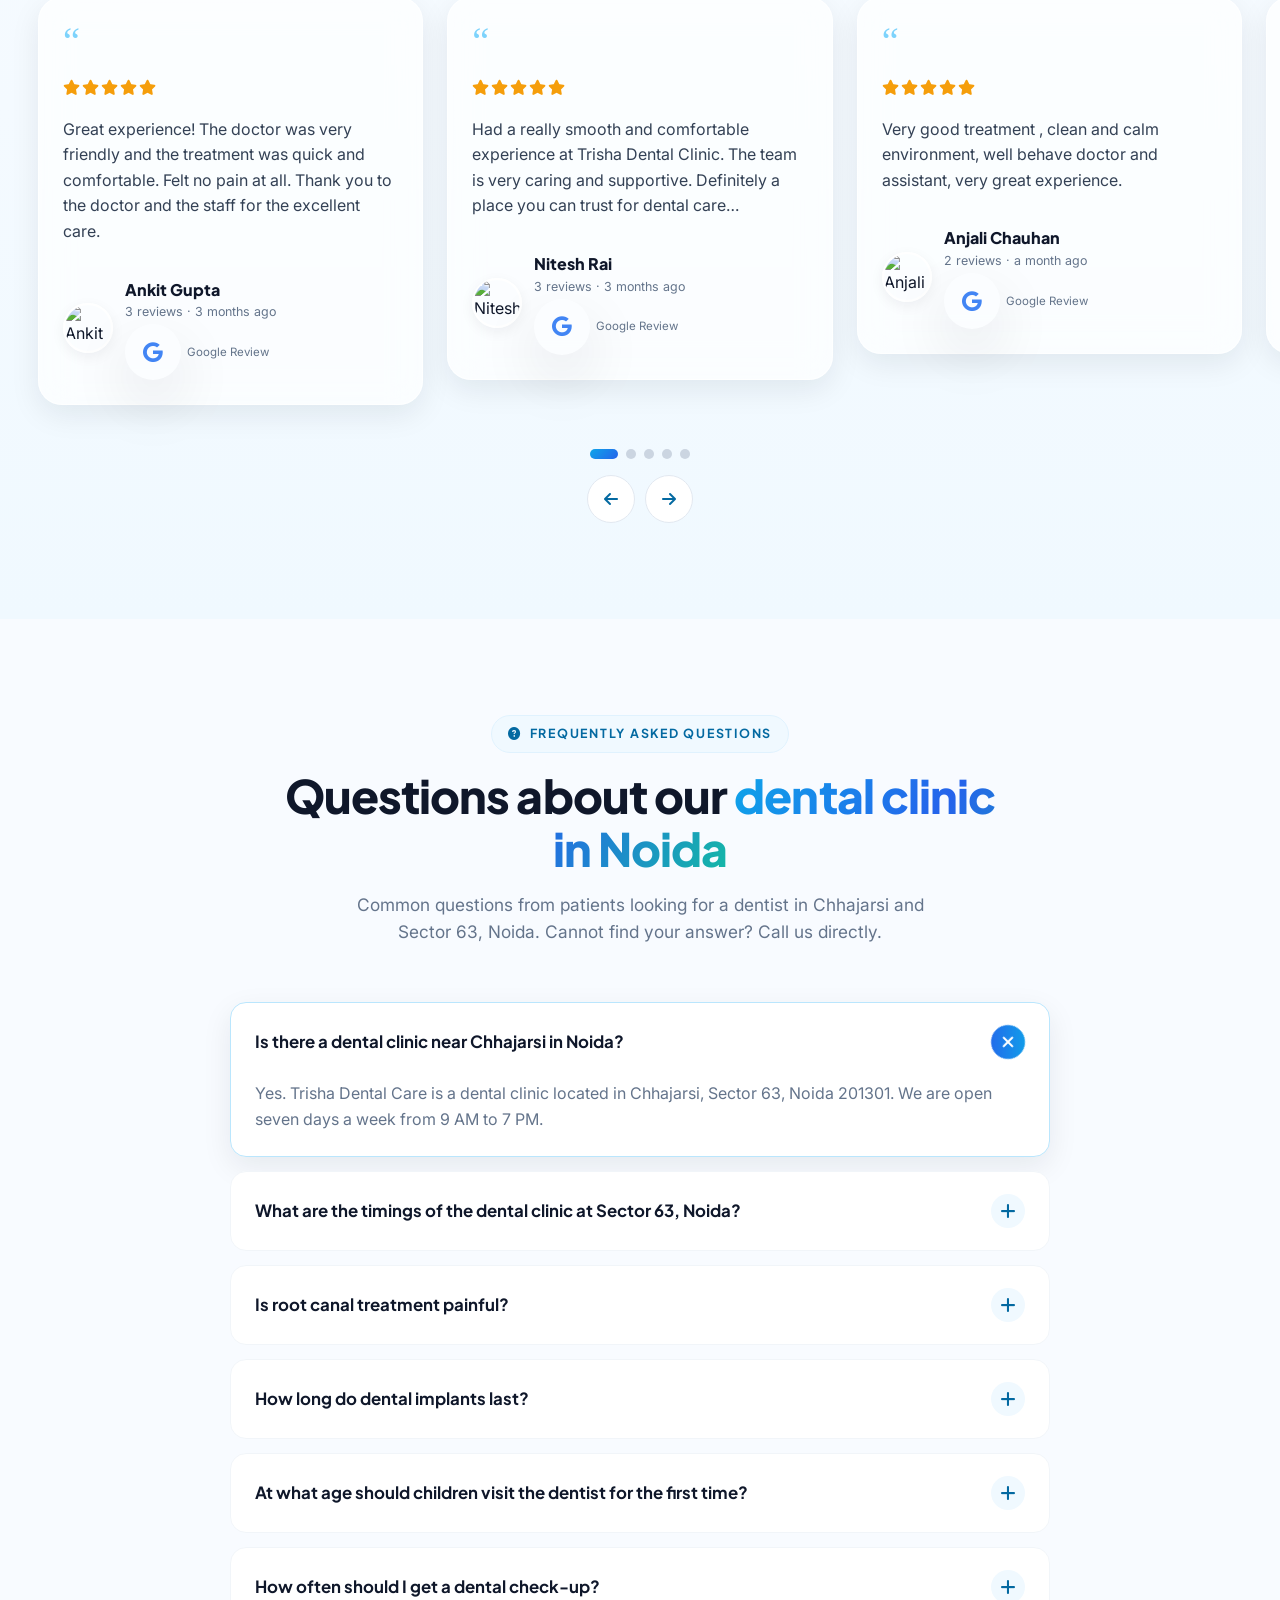
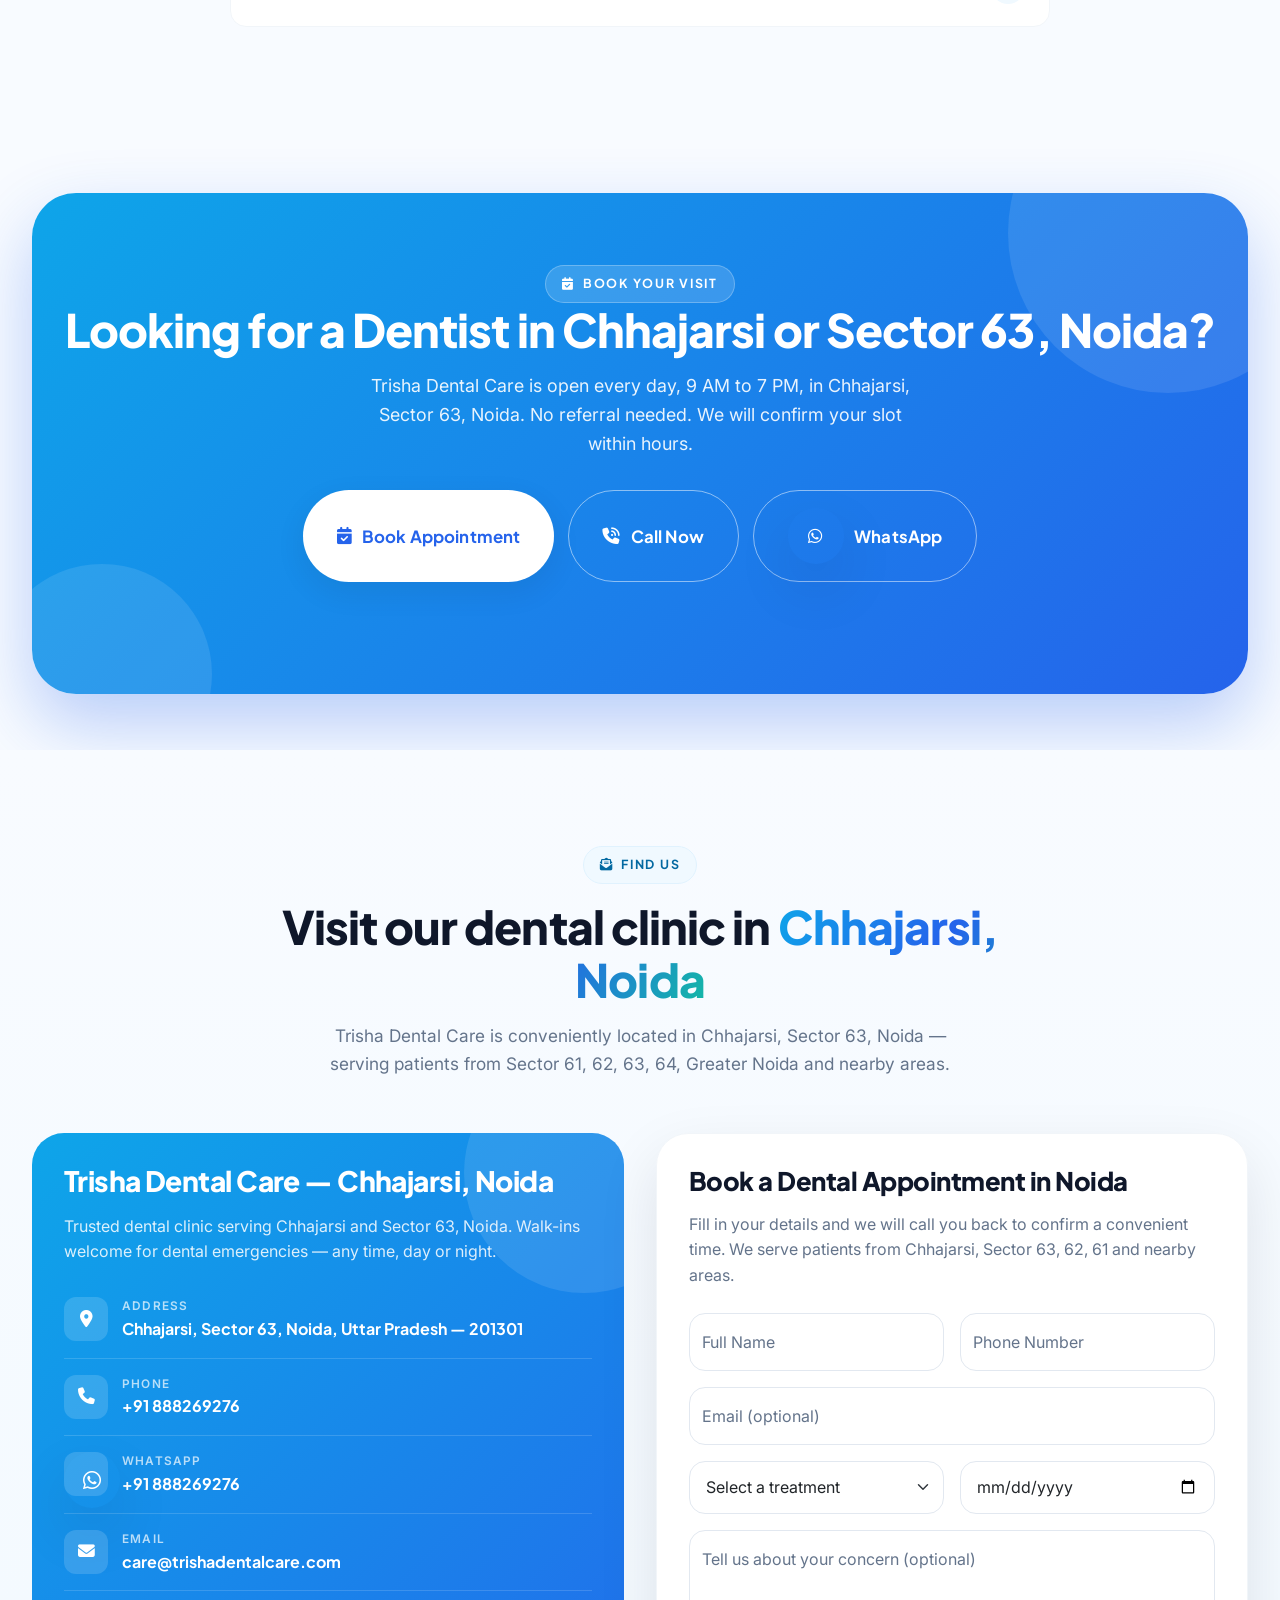
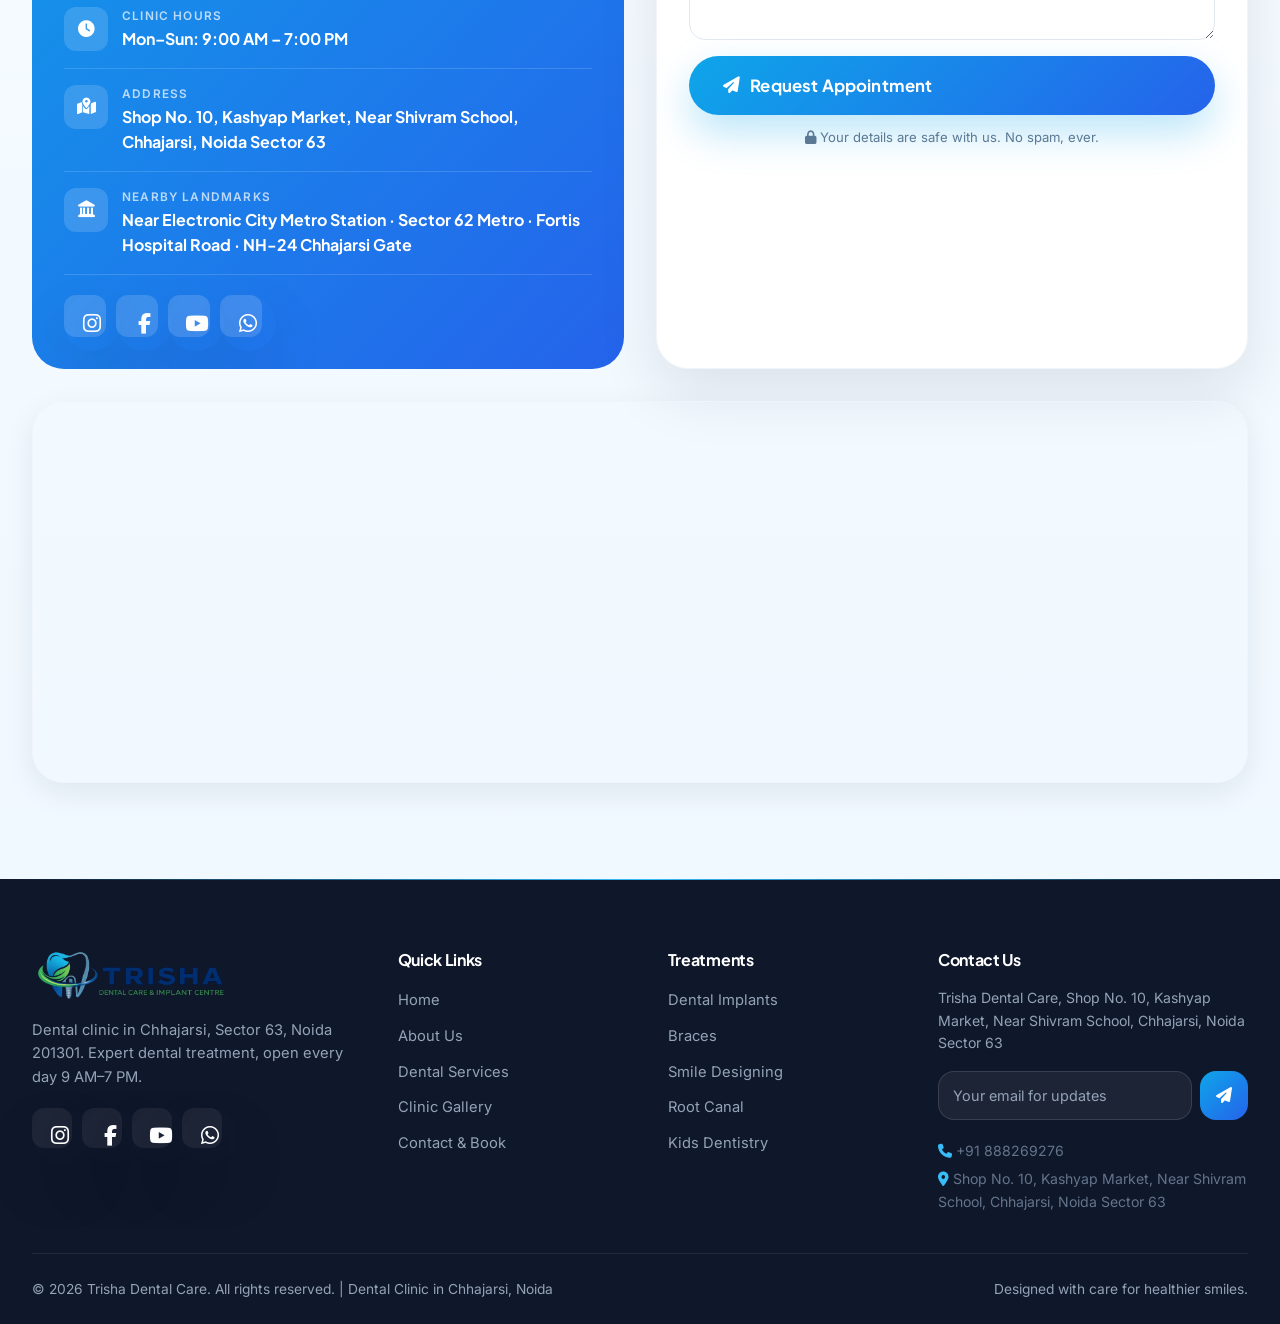
==== commit 61a63e6c: "feat: implement site-wide styling, add navigation utility components, and establish a centralized de" ====
--- a/index.html
+++ b/index.html
@@ -263,11 +263,13 @@
   <!-- Mobile drawer + backdrop -->
   <div class="nav-backdrop"></div>
   <aside class="mobile-nav" aria-label="Mobile navigation">
-    <a href="index.html">Home <i class="fas fa-chevron-right"></i></a>
-    <a href="about.html">About <i class="fas fa-chevron-right"></i></a>
-    <a href="services.html">Services <i class="fas fa-chevron-right"></i></a>
-    <a href="gallery.html">Gallery <i class="fas fa-chevron-right"></i></a>
-    <a href="contact.html">Contact <i class="fas fa-chevron-right"></i></a>
+    <div class="m-links">
+      <a href="index.html">Home <i class="fas fa-chevron-right"></i></a>
+      <a href="about.html">About <i class="fas fa-chevron-right"></i></a>
+      <a href="services.html">Services <i class="fas fa-chevron-right"></i></a>
+      <a href="gallery.html">Gallery <i class="fas fa-chevron-right"></i></a>
+      <a href="contact.html">Contact <i class="fas fa-chevron-right"></i></a>
+    </div>
     <div class="m-actions">
       <a href="contact.html#book" class="btn btn-brand"><i class="fas fa-calendar-check"></i> Book Appointment</a>
       <a href="tel:+91888269276" class="btn btn-ghost"><i class="fas fa-phone"></i> Call Us</a>
--- a/assets/css/style.css
+++ b/assets/css/style.css
@@ -506,30 +506,67 @@
 .mobile-nav {
   position: fixed;
   top: 0; right: 0;
-  width: min(86vw, 380px);
+  width: min(86vw, 360px);
   height: 100vh;
-  background: #fff;
+  height: 100dvh;
+  background: #ffffff;
   z-index: 1100;
   transform: translateX(100%);
-  transition: transform 0.5s var(--ease);
-  padding: 90px 28px 40px;
-  box-shadow: var(--shadow-xl);
+  transition: transform 0.4s var(--ease);
+  padding: 80px 24px 32px;
+  box-shadow: -10px 0 40px rgba(15, 23, 42, 0.18);
   overflow-y: auto;
+  display: flex;
+  flex-direction: column;
+  justify-content: space-between;
 }
 .mobile-nav.open { transform: translateX(0); }
-.mobile-nav a {
+
+.mobile-nav .m-links {
+  display: flex;
+  flex-direction: column;
+}
+.mobile-nav .m-links a {
   display: flex;
   align-items: center;
   justify-content: space-between;
   font-family: var(--font-heading);
   font-weight: 700;
-  font-size: 1.15rem;
+  font-size: 1.1rem;
   color: var(--c-text);
-  padding: 16px 6px;
+  padding: 14px 8px;
   border-bottom: 1px solid var(--c-slate-100);
-}
-.mobile-nav a .fa-chevron-right { color: var(--c-primary-400); font-size: 0.8rem; }
-.mobile-nav .m-actions { margin-top: 24px; display: grid; gap: 12px; }
+  text-decoration: none;
+  transition: color 0.3s var(--ease), padding-left 0.3s var(--ease);
+}
+.mobile-nav .m-links a:hover,
+.mobile-nav .m-links a.active {
+  color: var(--c-primary-700);
+  padding-left: 12px;
+}
+.mobile-nav .m-links a .fa-chevron-right {
+  color: var(--c-primary-400);
+  font-size: 0.8rem;
+}
+
+.mobile-nav .m-actions {
+  margin-top: 28px;
+  display: flex;
+  flex-direction: column;
+  gap: 12px;
+}
+.mobile-nav .m-actions .btn {
+  width: 100%;
+  display: inline-flex;
+  justify-content: center;
+  align-items: center;
+  gap: 10px;
+  padding: 13px 20px;
+  font-size: 0.95rem;
+  font-weight: 700;
+  border-radius: var(--r-pill);
+  border-bottom: none !important;
+}
 .nav-backdrop {
   position: fixed; inset: 0;
   background: rgba(15, 23, 42, 0.35);
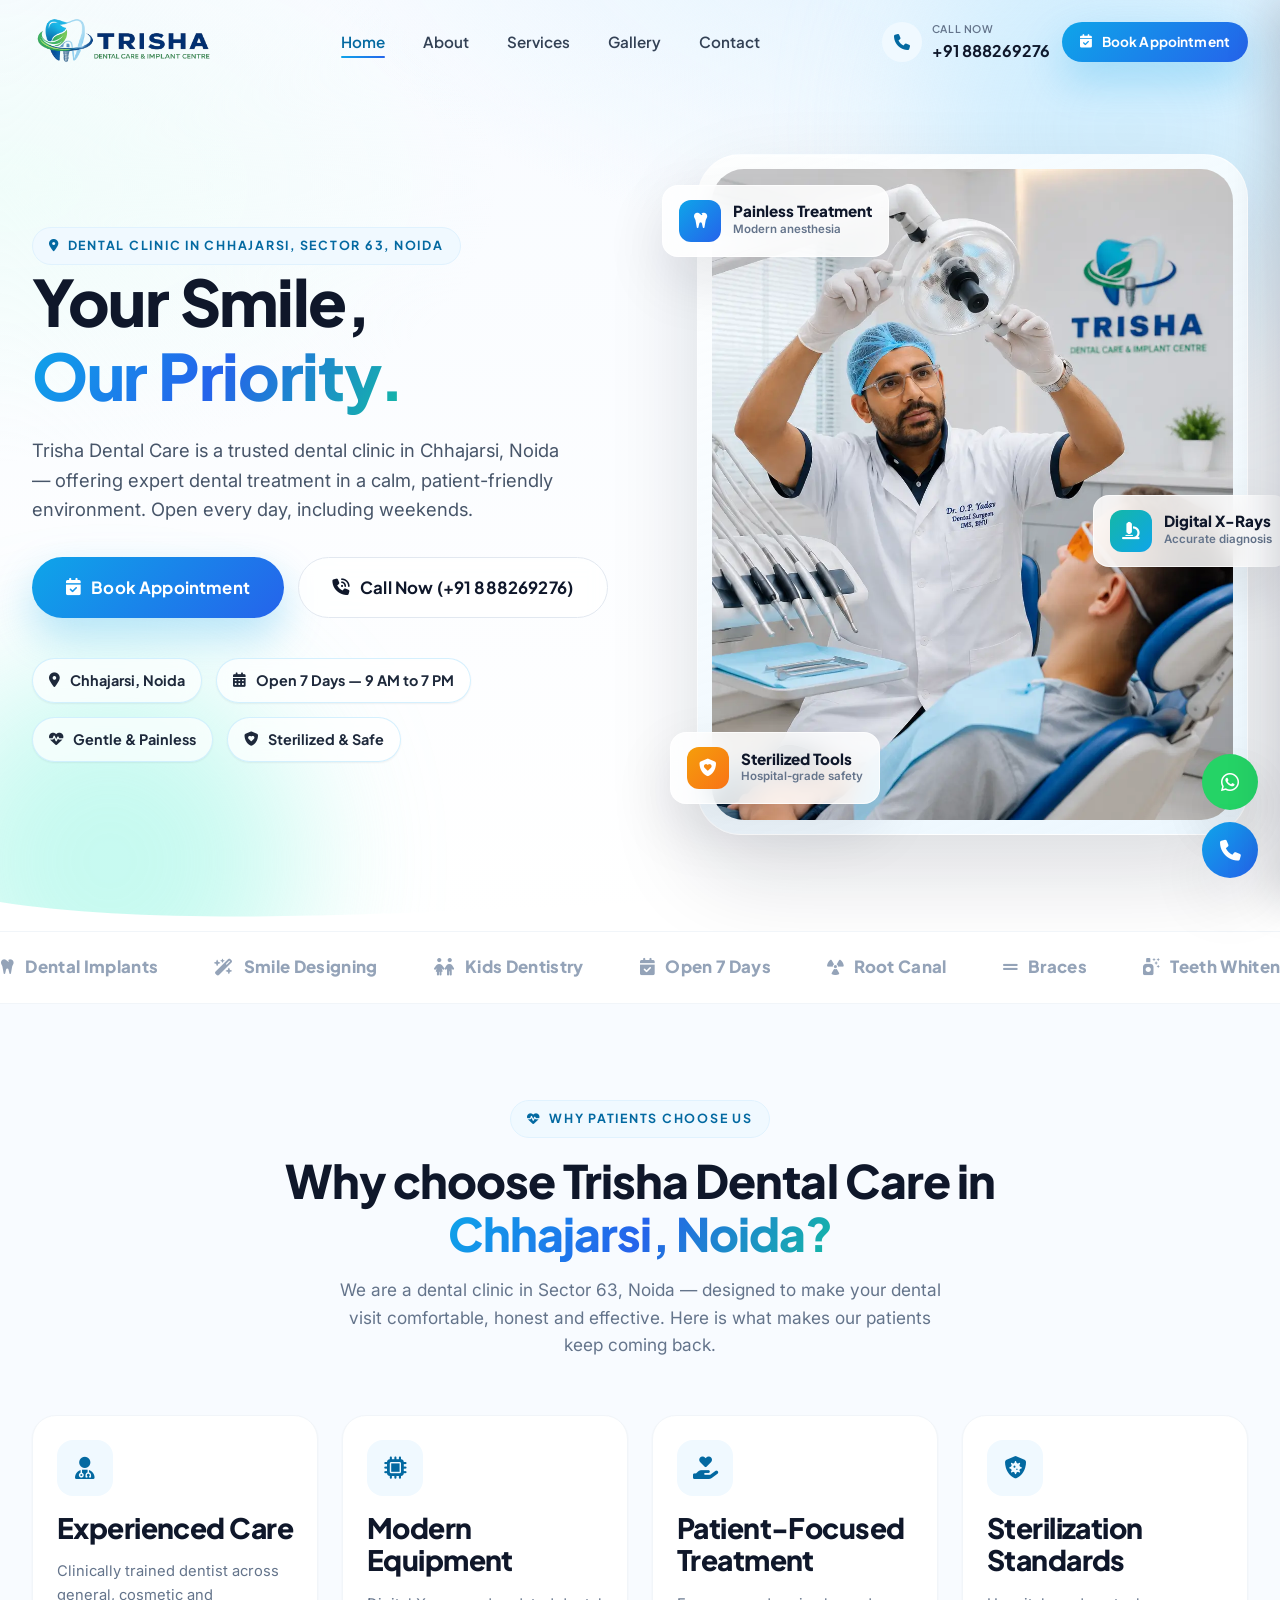
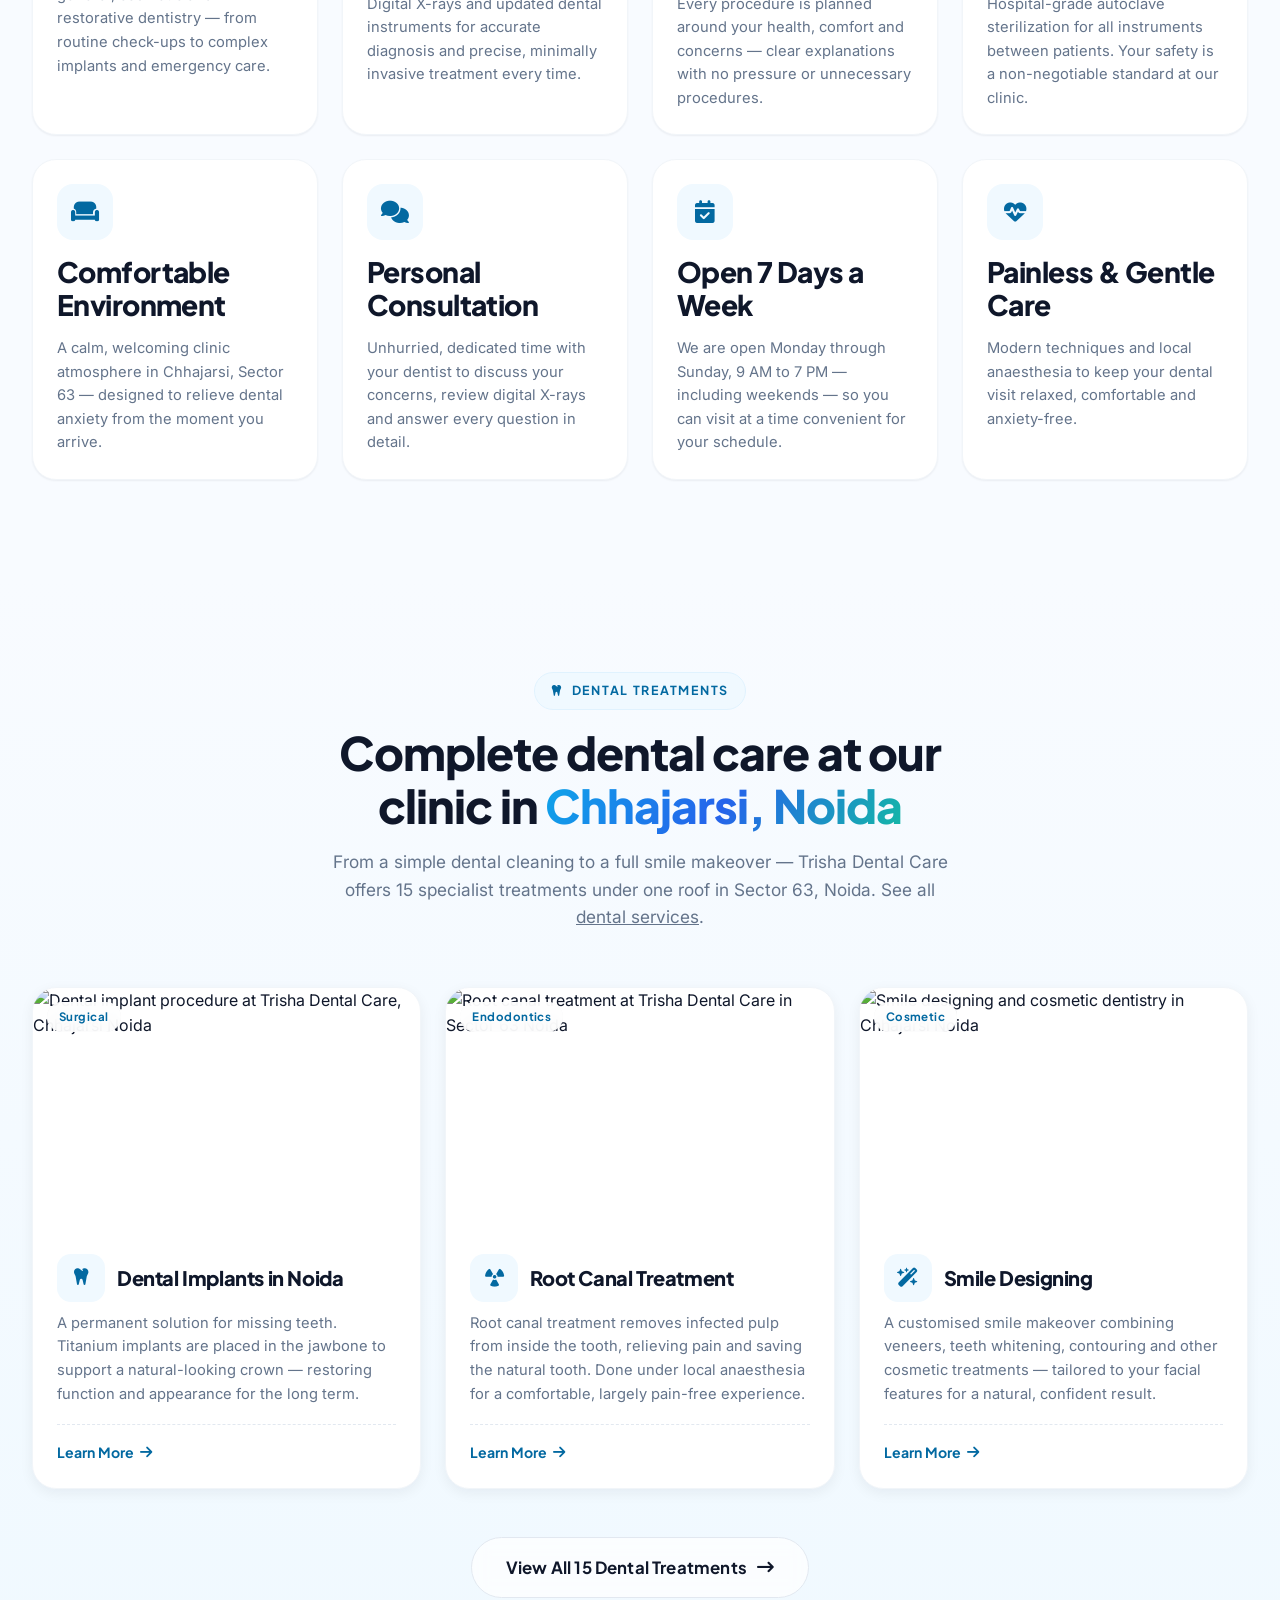
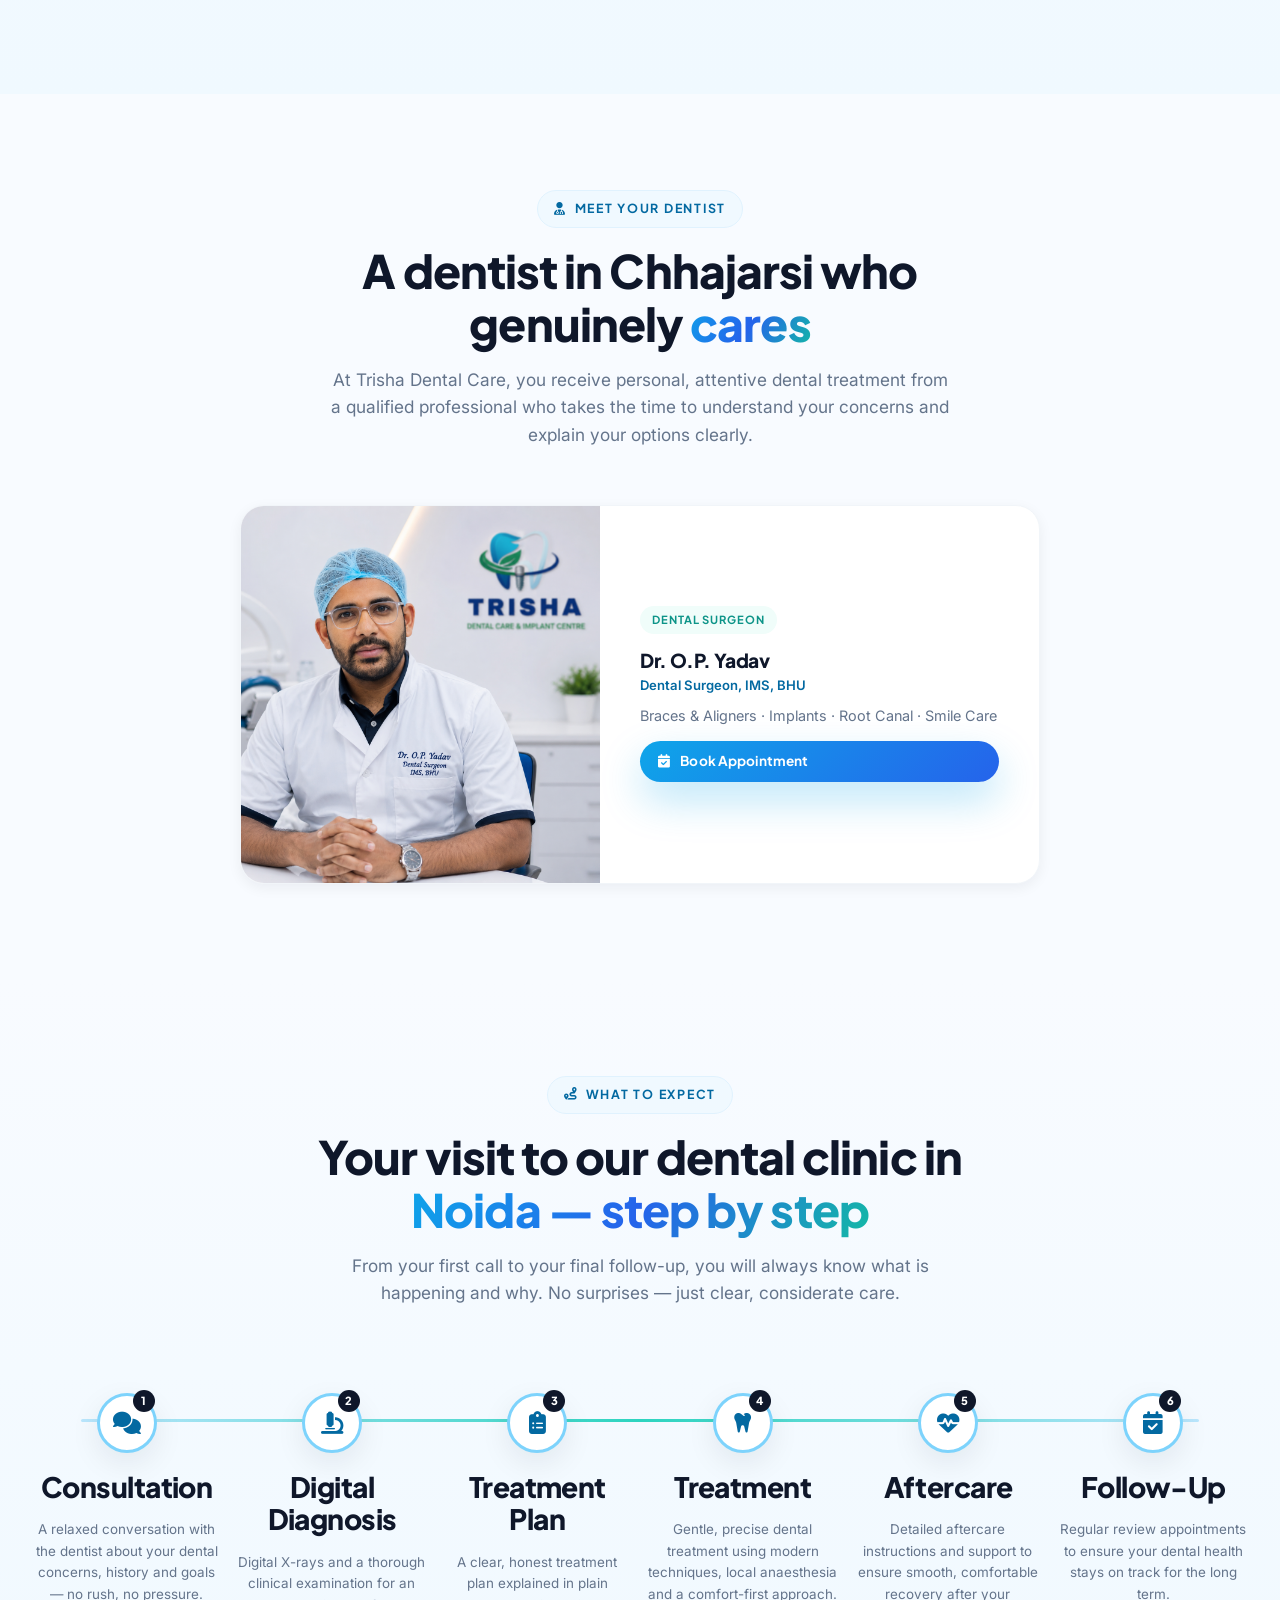
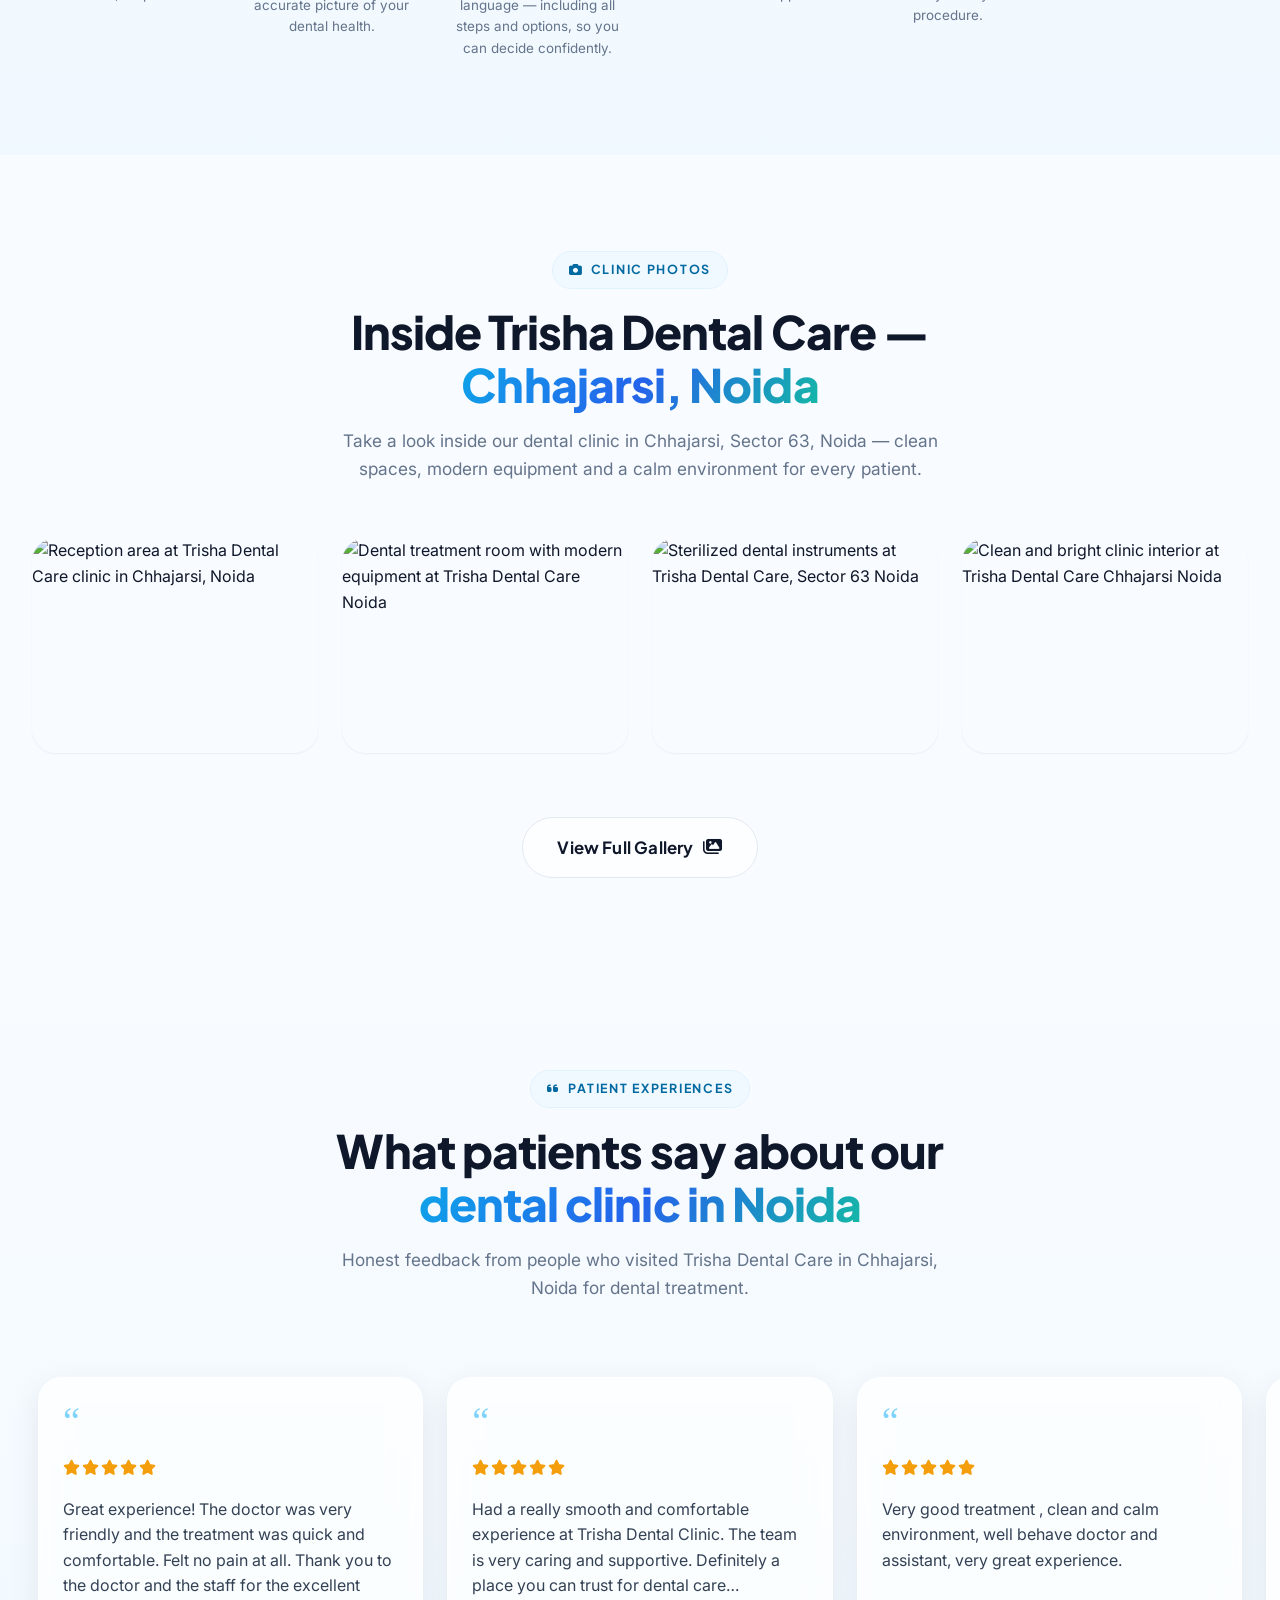
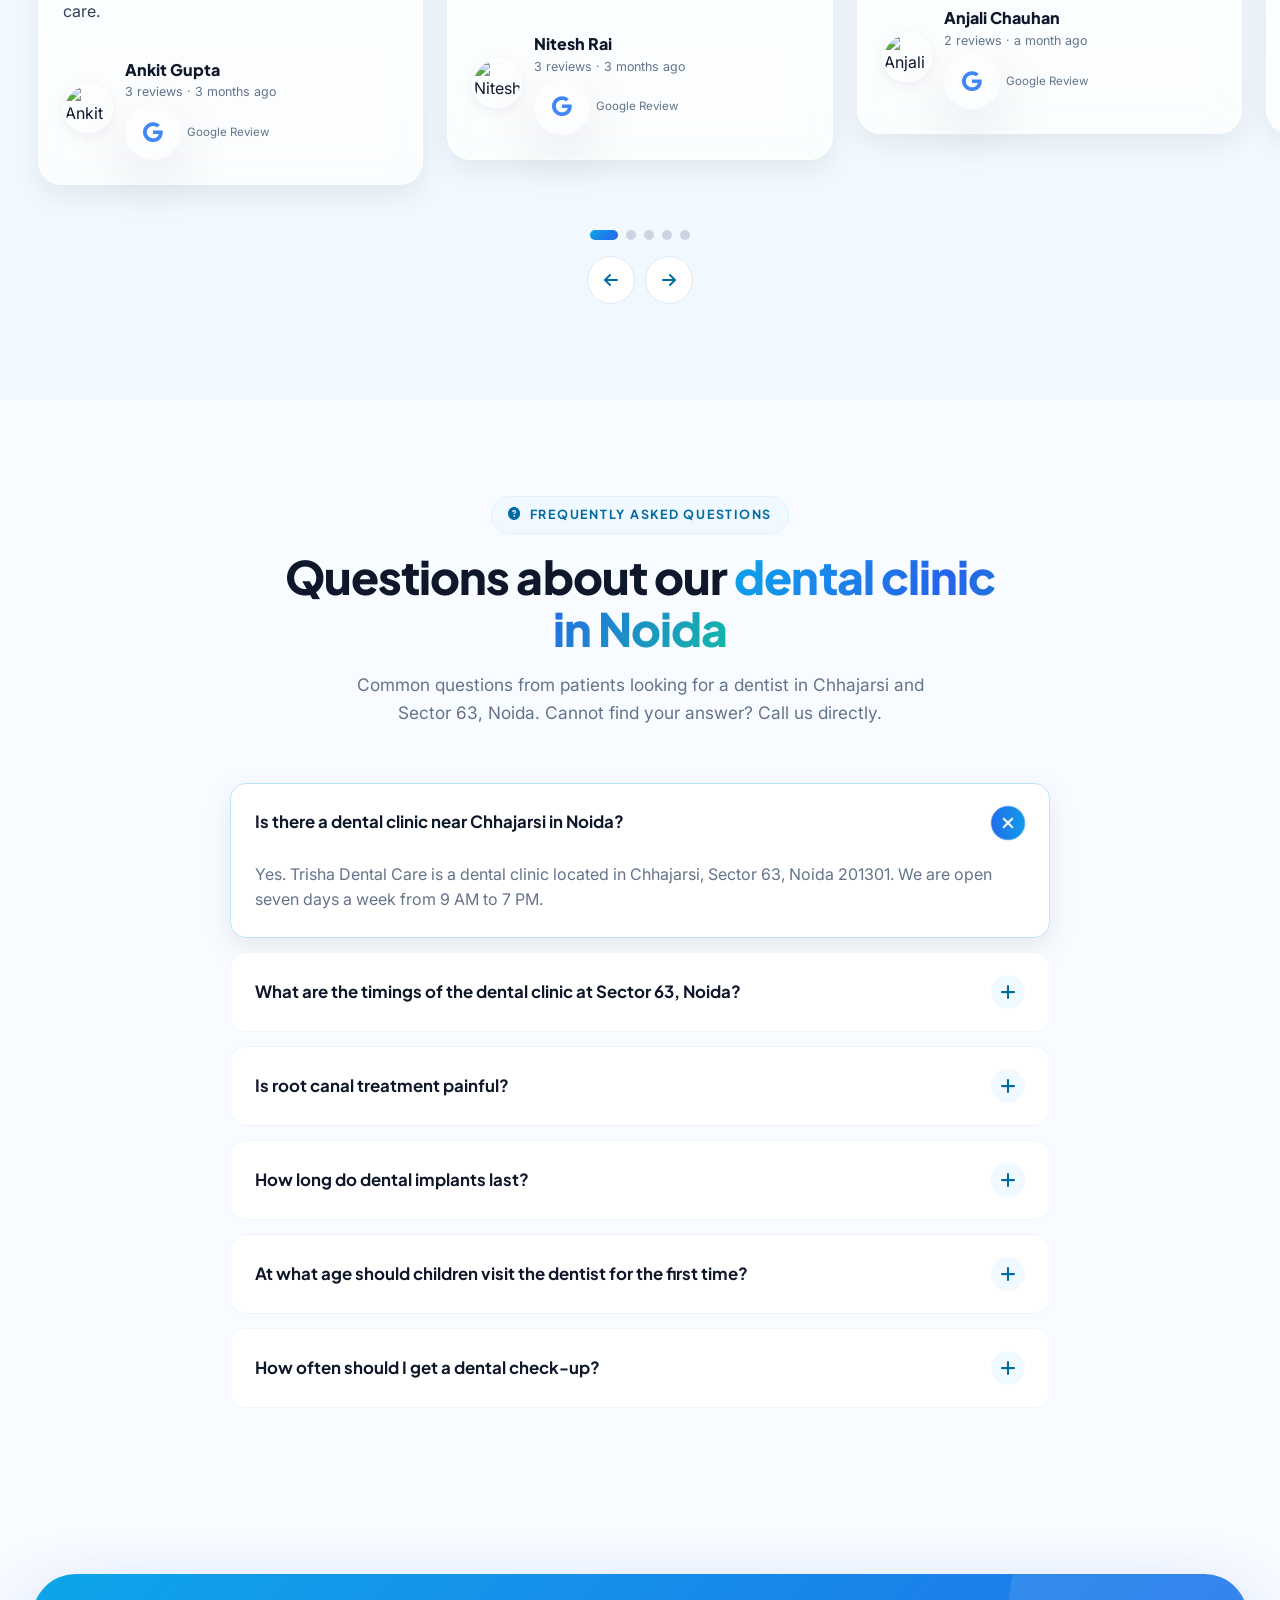
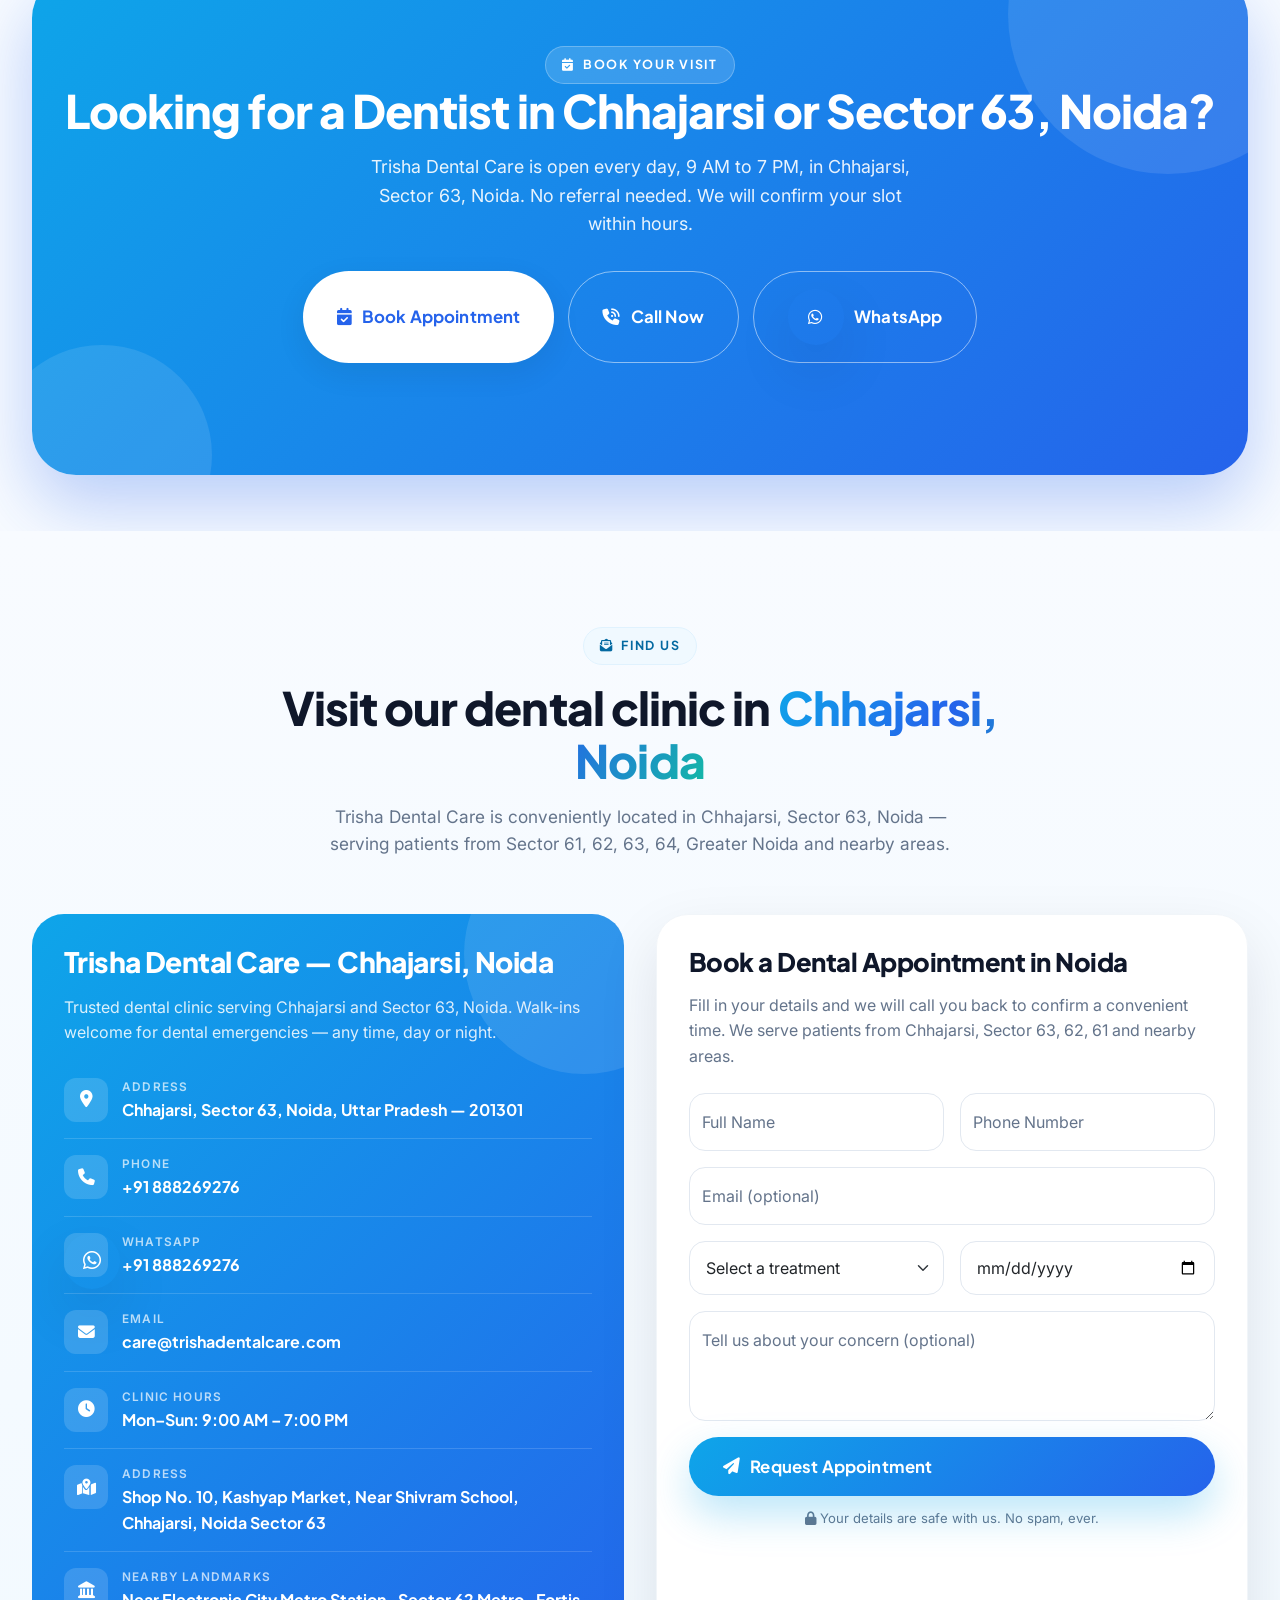
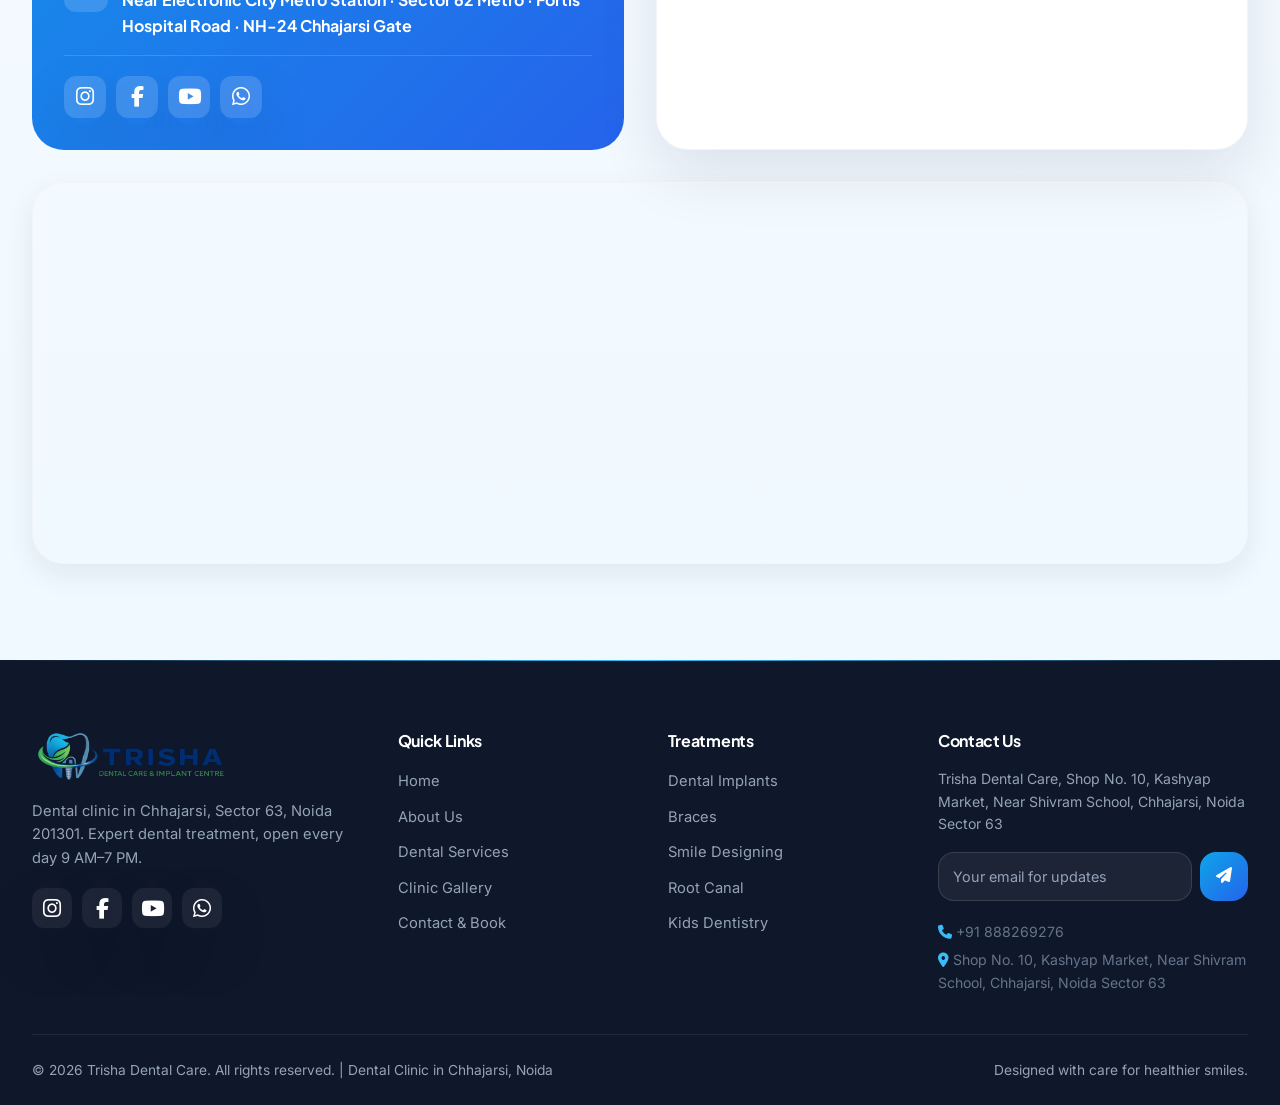
==== commit d9d430ed: "feat: introduce comprehensive stylesheet and optimize media assets across pages" ====
--- a/index.html
+++ b/index.html
@@ -317,7 +317,7 @@
         <div class="hero-visual" data-hero="visual" style="opacity:0;transform:translateX(40px)">
           <div class="hero-photo-wrap">
             <div class="hero-photo">
-              <img src="https://images.pexels.com/photos/6627447/pexels-photo-6627447.jpeg?auto=compress&w=900"
+              <img src="assets/img/hero-section.webp"
                    alt="Dentist treating a patient at Trisha Dental Care clinic in Chhajarsi, Sector 63, Noida" loading="eager" width="900" height="600" />
             </div>
             <!-- Floating cards -->
@@ -520,8 +520,7 @@
         <p>At Trisha Dental Care, you receive personal, attentive dental treatment from a qualified professional who takes the time to understand your concerns and explain your options clearly.</p>
       </div>
 
-      <div style="display:flex;justify-content:center;align-items:flex-start;">
-        <div style="max-width:340px;width:100%;">
+      <div class="doctor-card-wrapper">
         <article class="doctor-card" data-aos="fade-up" data-aos-delay="0">
           <div class="doctor-photo">
             <img src="assets/img/trisha dr.png" alt="Dr. O.P. Yadav — Dental Surgeon, IMS BHU at Trisha Dental Care" loading="lazy" width="600" height="600" />
@@ -538,7 +537,6 @@
             <a href="contact.html#book" class="btn btn-brand btn-sm w-100"><i class="fas fa-calendar-check"></i> Book Appointment</a>
           </div>
         </article>
-        </div>
       </div>
     </div>
   </section>
--- a/assets/css/style.css
+++ b/assets/css/style.css
@@ -896,6 +896,8 @@
   overflow: hidden;
   box-shadow: var(--shadow-sm);
   transition: transform 0.5s var(--ease), box-shadow 0.5s var(--ease);
+  display: flex;
+  flex-direction: column;
 }
 .doctor-card:hover { transform: translateY(-10px); box-shadow: var(--shadow-lg); }
 .doctor-photo { aspect-ratio: 1/1.05; overflow: hidden; position: relative; }
@@ -929,6 +931,27 @@
 .doctor-body .dr-spec { font-size: 0.9rem; color: var(--c-muted); margin-bottom: 14px; }
 .doctor-body .dr-exp { font-size: 0.78rem; color: var(--c-slate-500); border-top: 1px dashed var(--c-slate-200); padding-top: 12px; margin-bottom: 14px; }
 .doctor-body .dr-exp b { color: var(--c-text); }
+
+@media (min-width: 768px) {
+  .doctor-card {
+    flex-direction: row;
+    align-items: center;
+    max-width: 800px;
+    margin: 0 auto;
+  }
+  .doctor-card .doctor-photo {
+    width: 45%;
+    flex-shrink: 0;
+  }
+  .doctor-card .doctor-body {
+    width: 55%;
+    text-align: left;
+    padding: var(--sp-4) var(--sp-5);
+  }
+  .doctor-card .doctor-body .dr-badge {
+    margin-bottom: 15px;
+  }
+}
 
 /* =========================================================
    16. TREATMENT TIMELINE
@@ -1183,7 +1206,7 @@
 .ci-socials a {
   width: 42px; height: 42px; border-radius: 12px;
   background: rgba(255,255,255,0.15); color: #fff;
-  display: grid; place-items: center;
+  display: flex; align-items: center; justify-content: center;
   transition: 0.35s var(--ease);
 }
 .ci-socials a:hover { background: #fff; color: var(--c-primary-700); transform: translateY(-3px); }
@@ -1257,7 +1280,7 @@
 .footer-social a {
   width: 40px; height: 40px; border-radius: 12px;
   background: rgba(255,255,255,0.06); color: #fff;
-  display: grid; place-items: center; transition: 0.35s var(--ease);
+  display: flex; align-items: center; justify-content: center; transition: 0.35s var(--ease);
 }
 .footer-social a:hover { background: var(--grad-brand); transform: translateY(-3px); }
 
